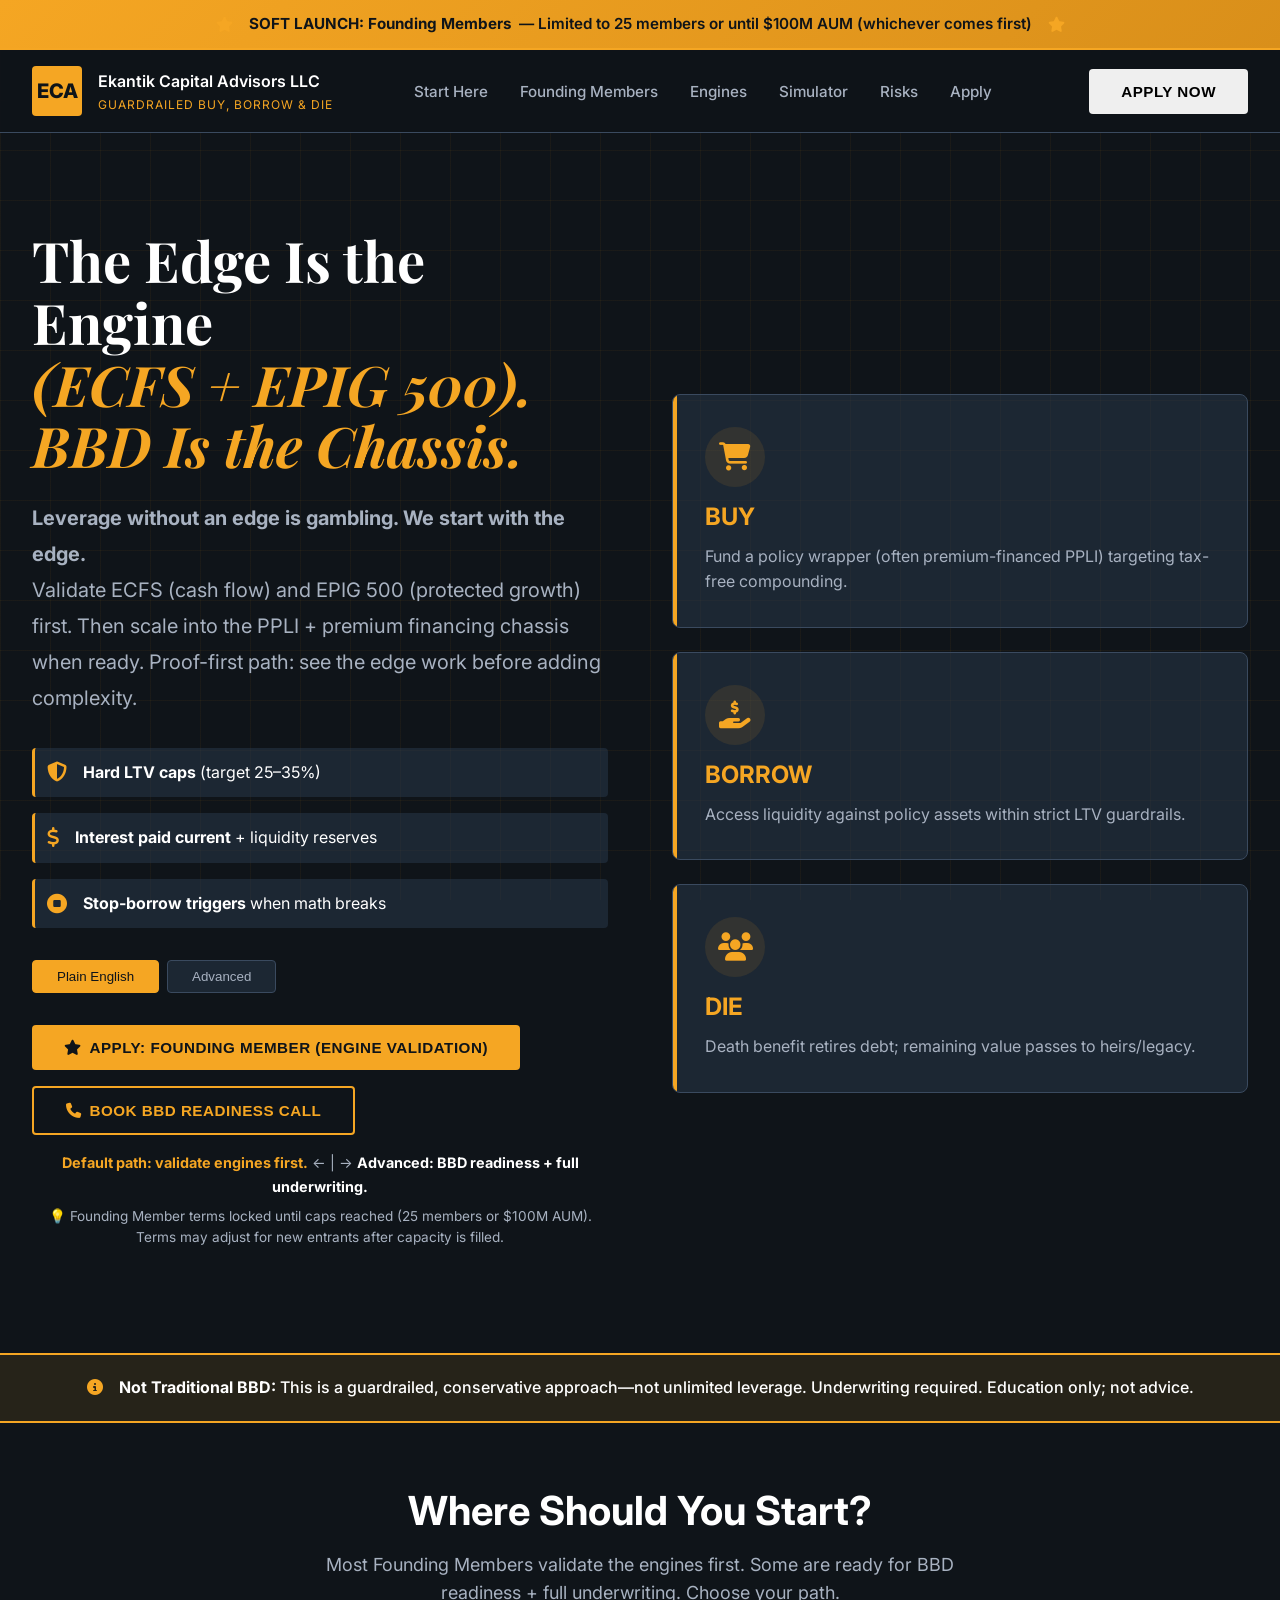
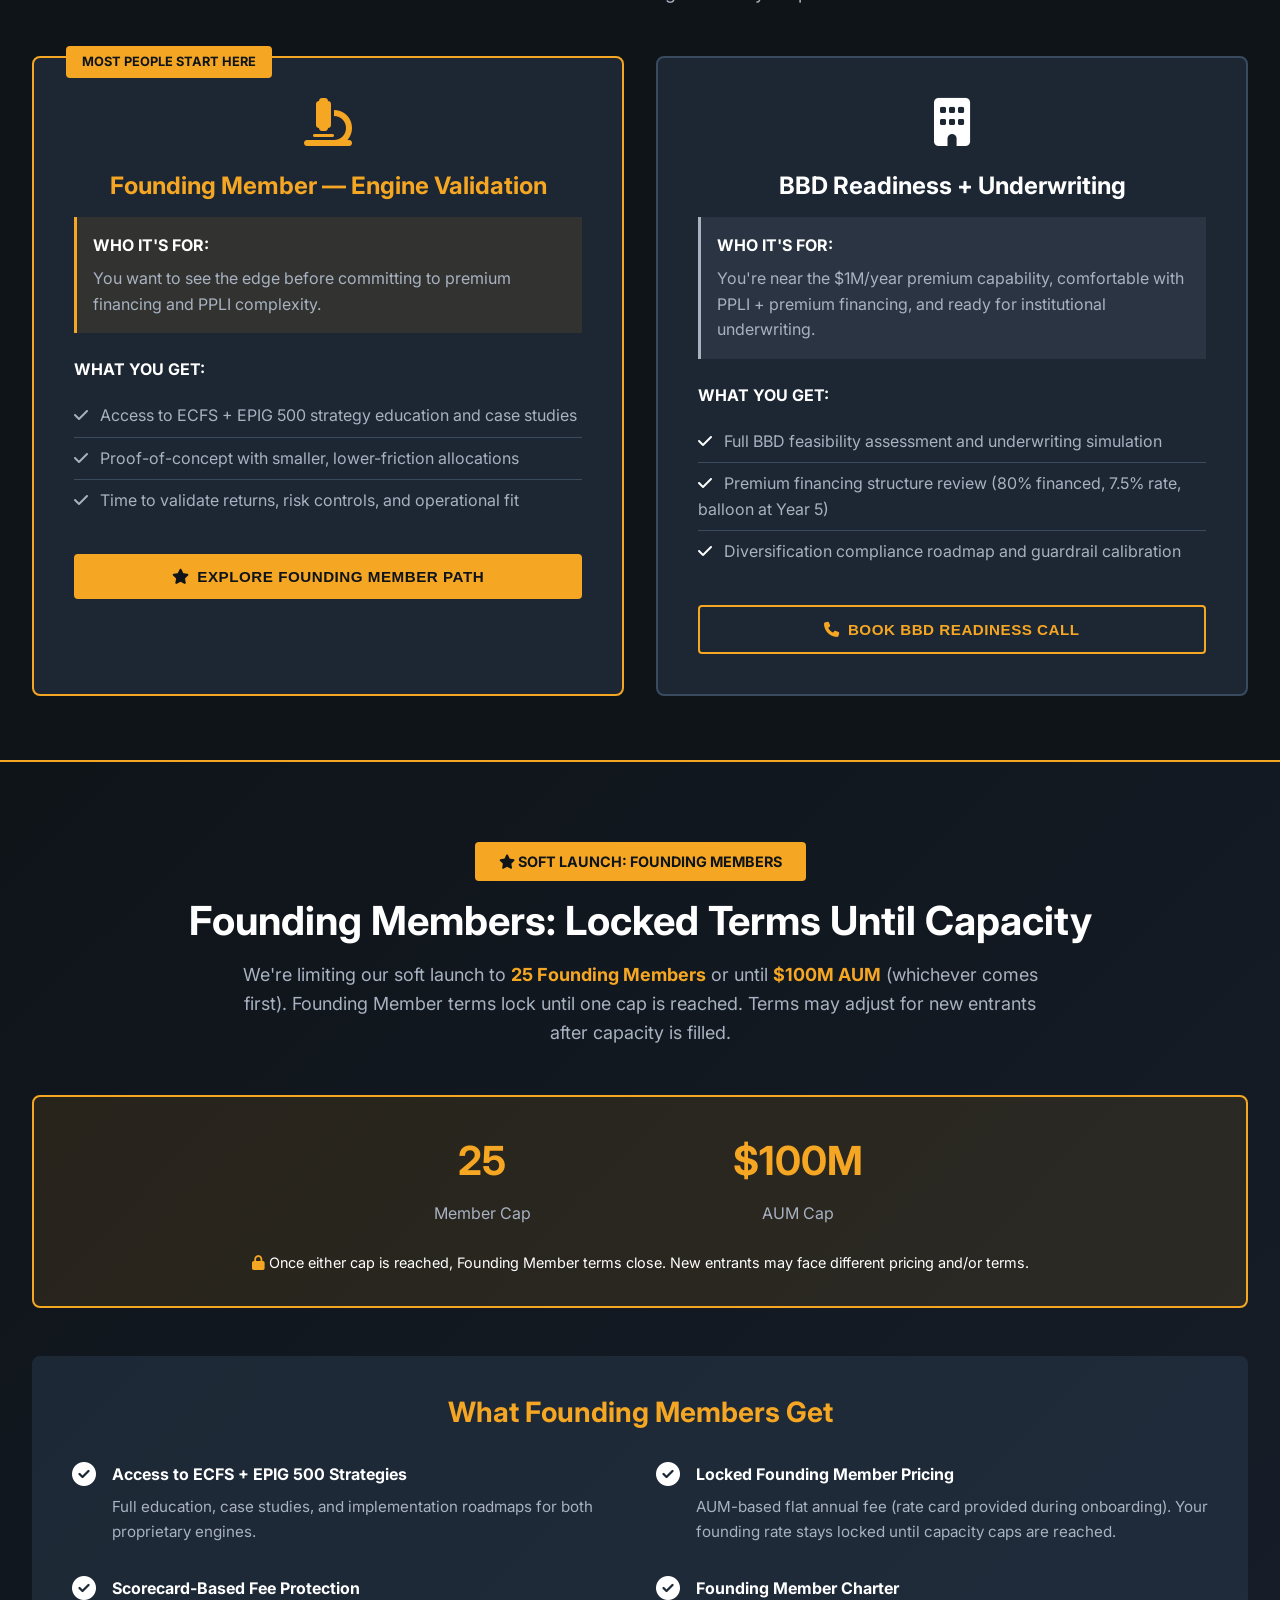
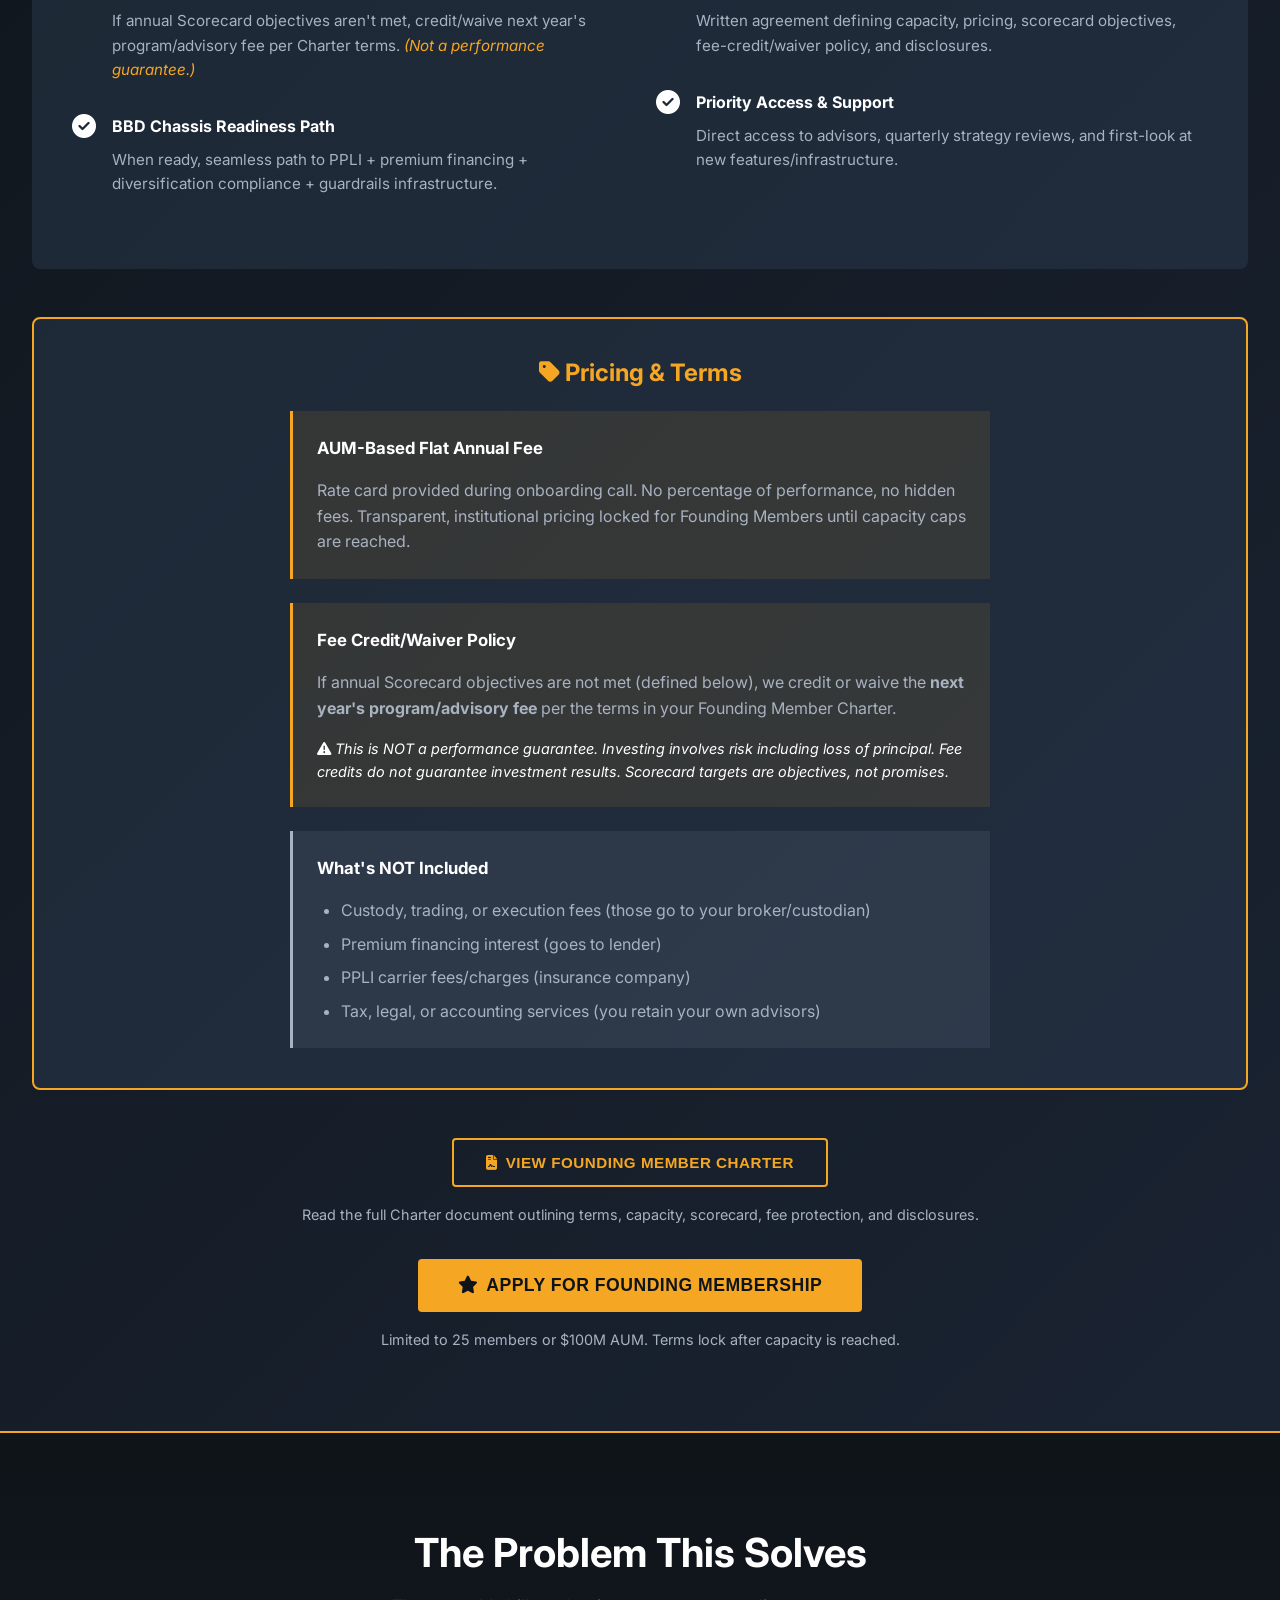
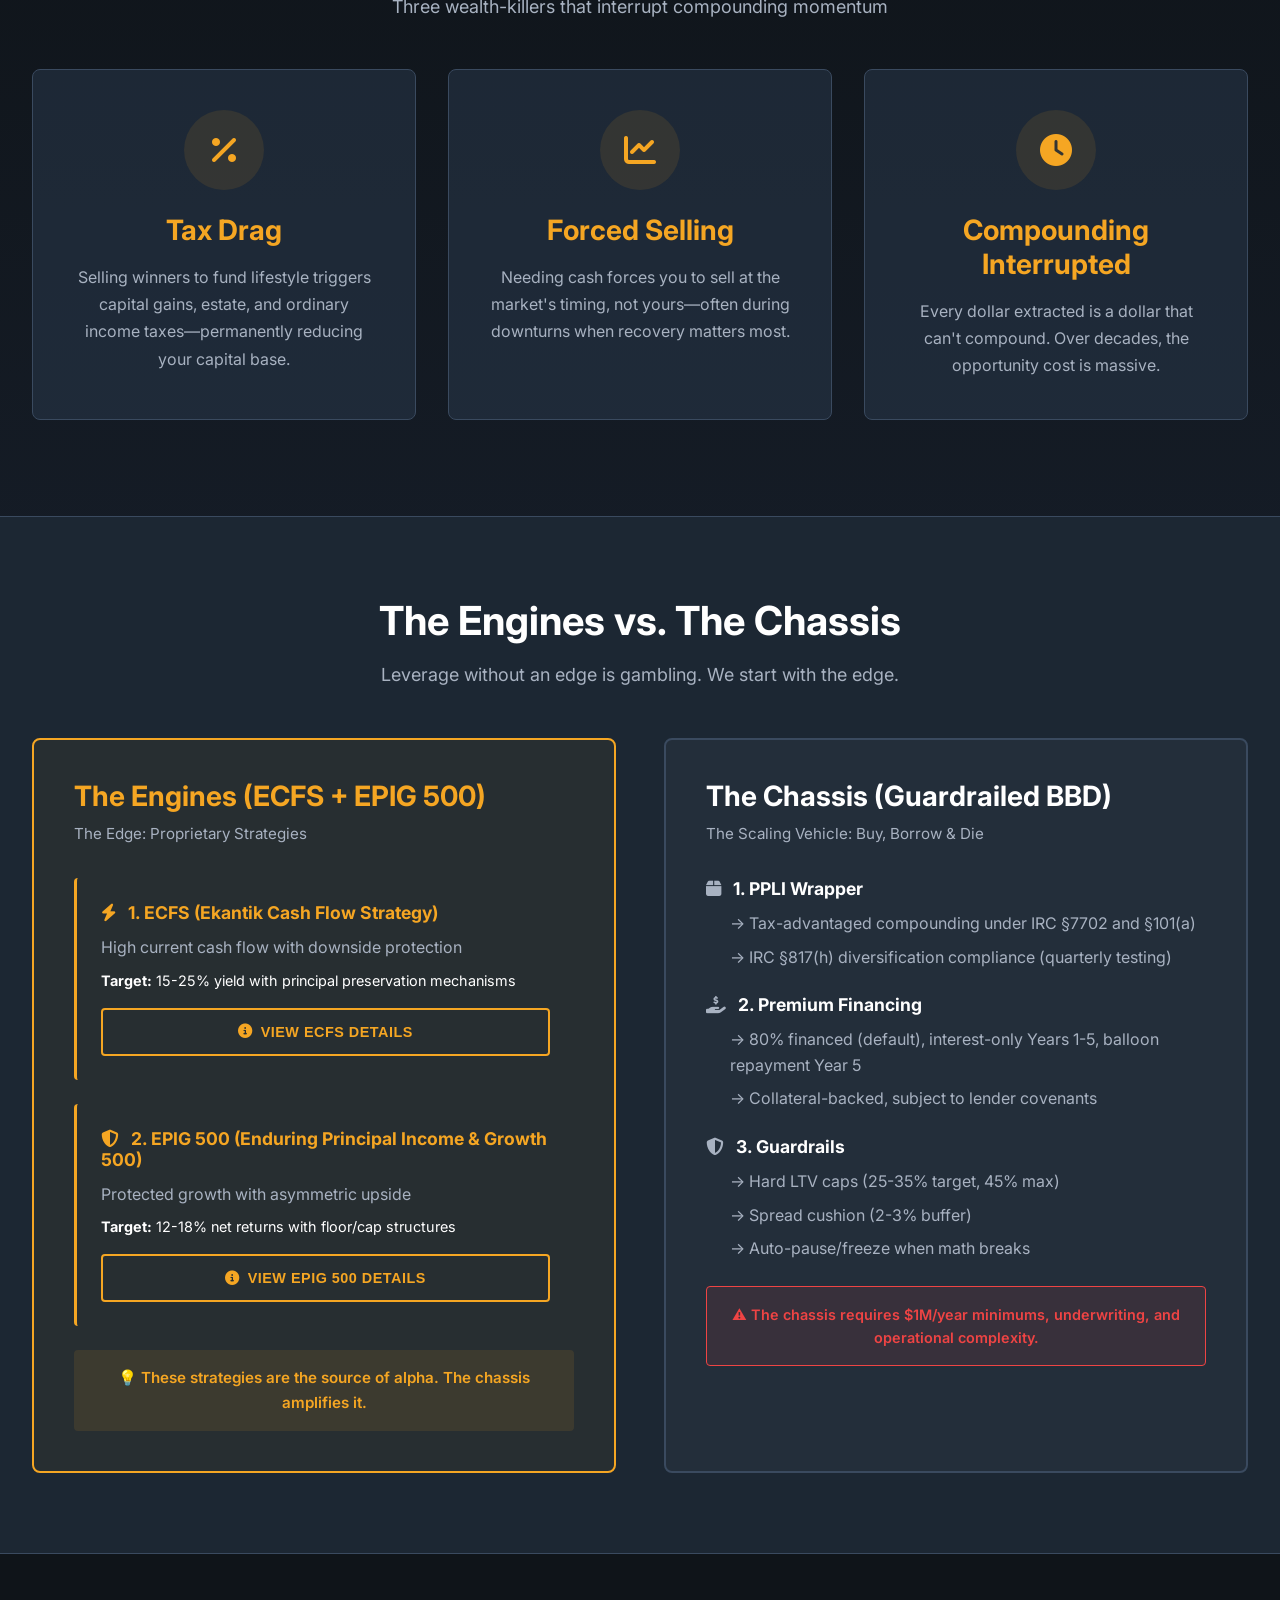
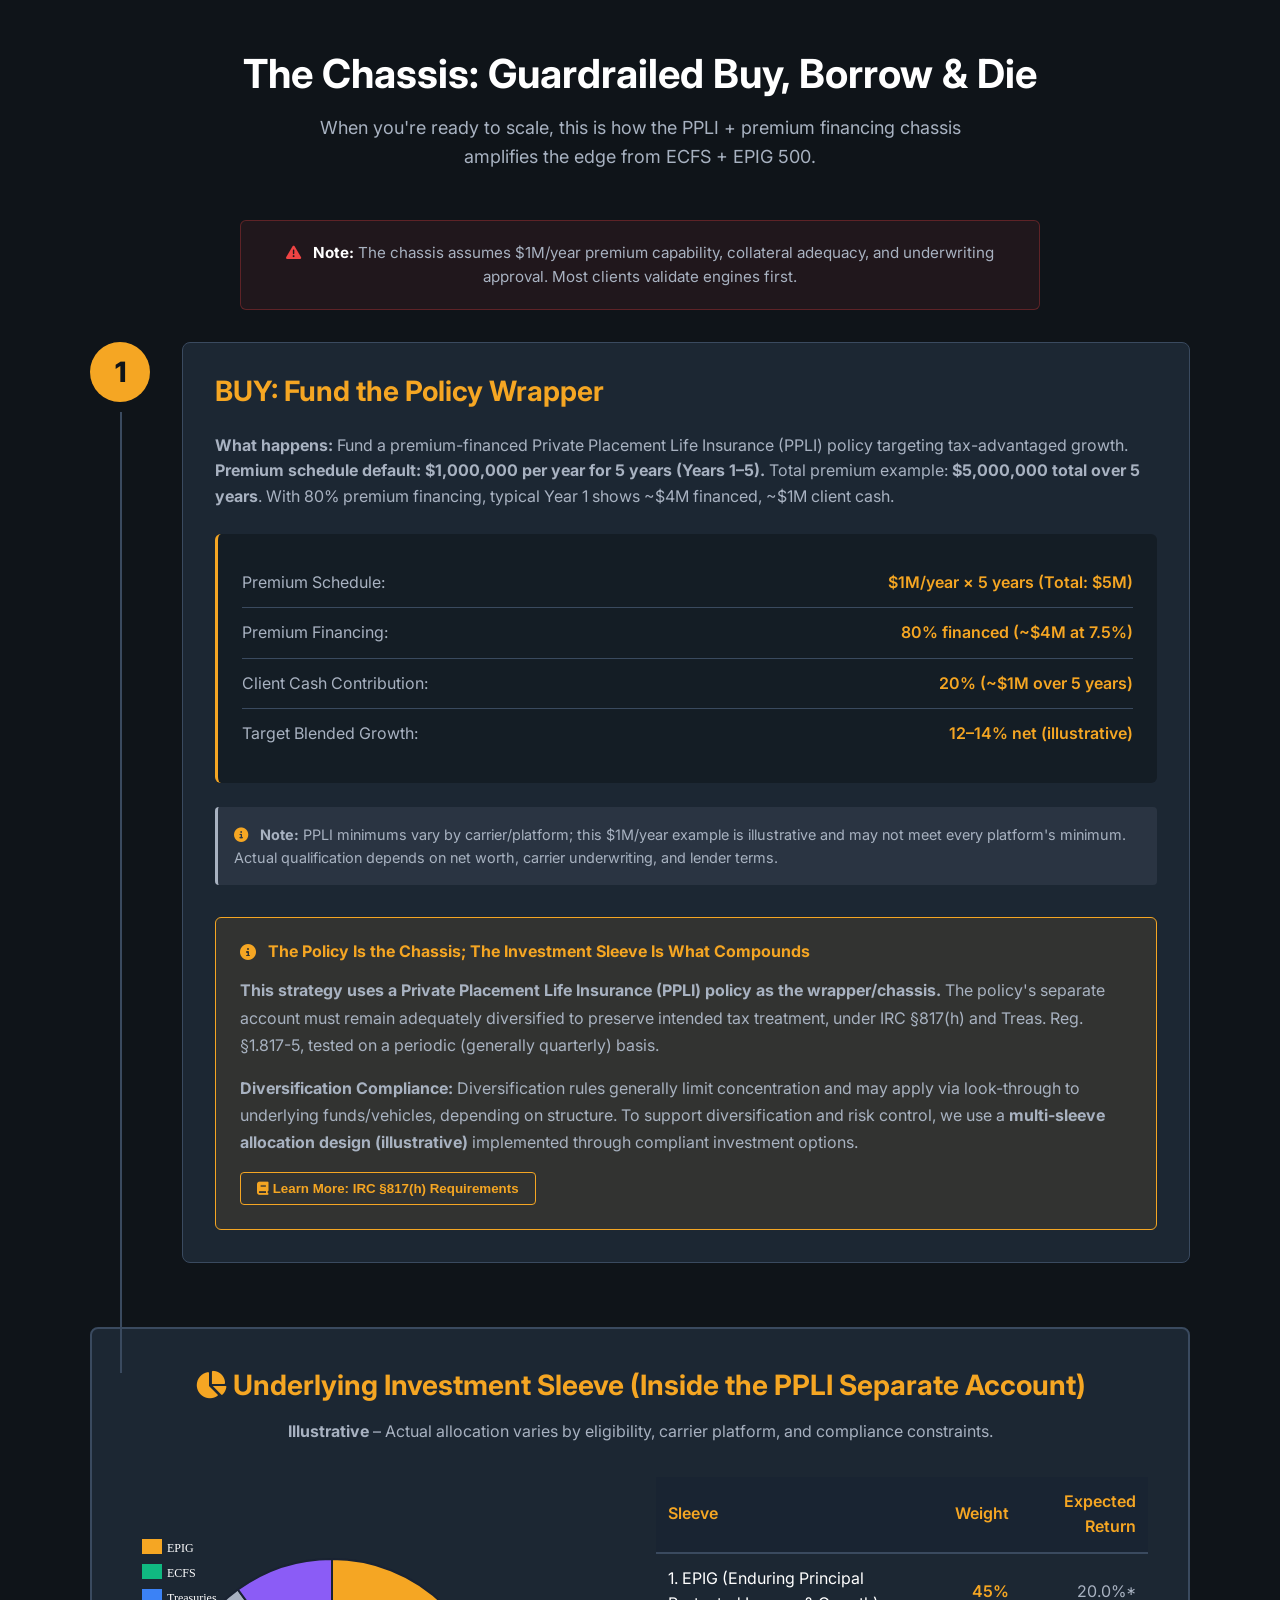
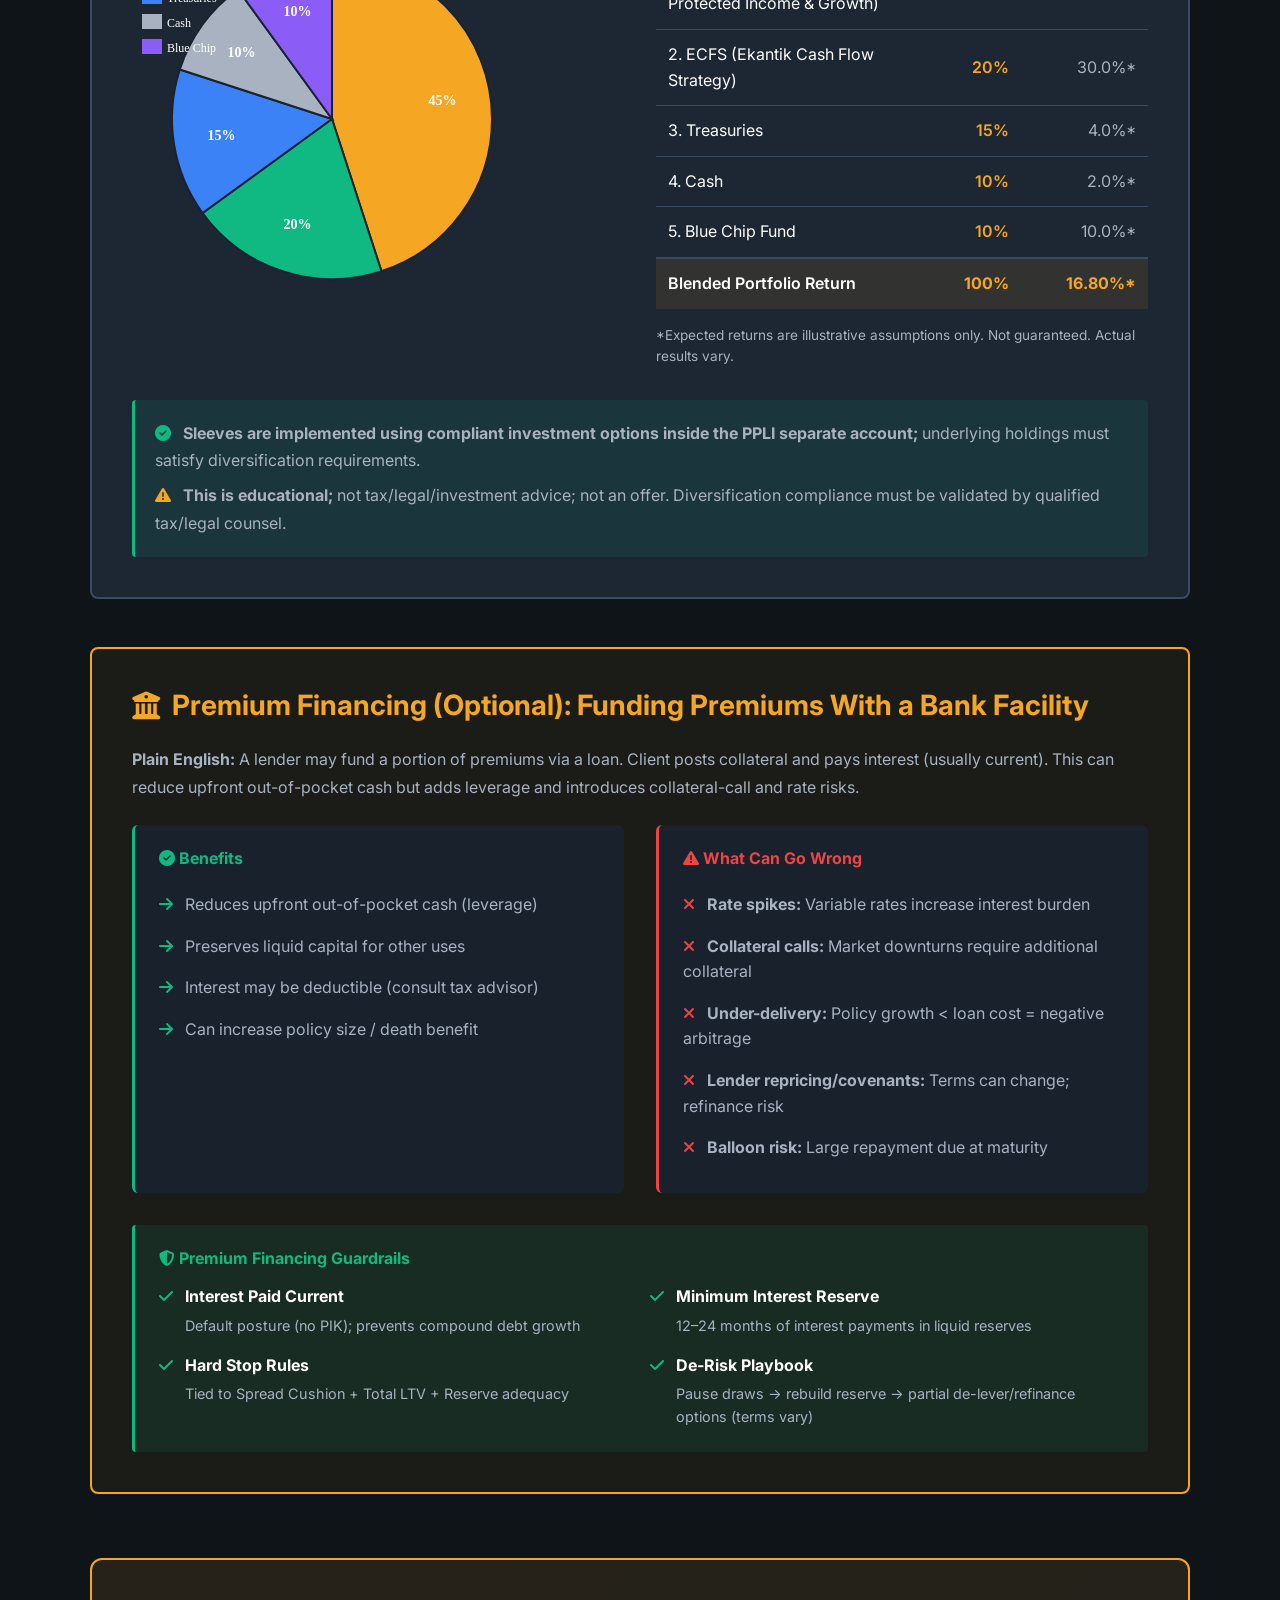
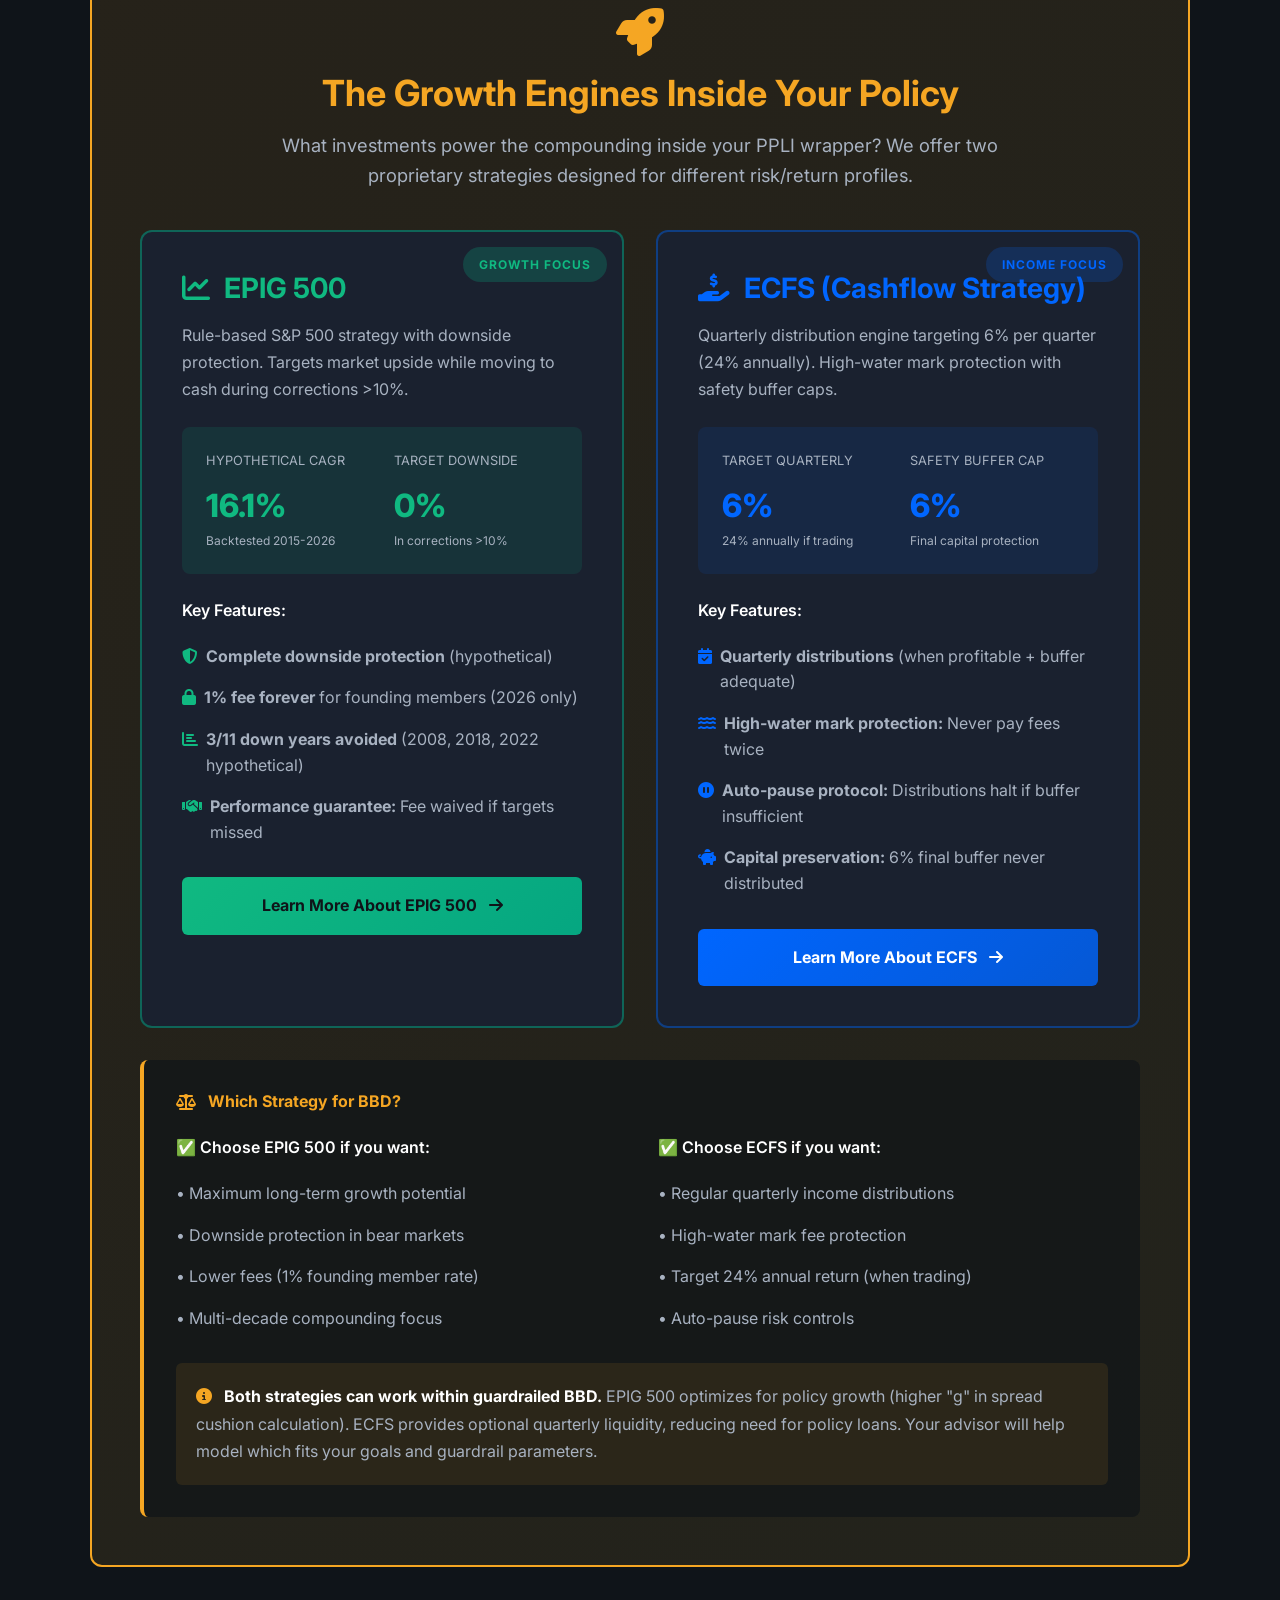
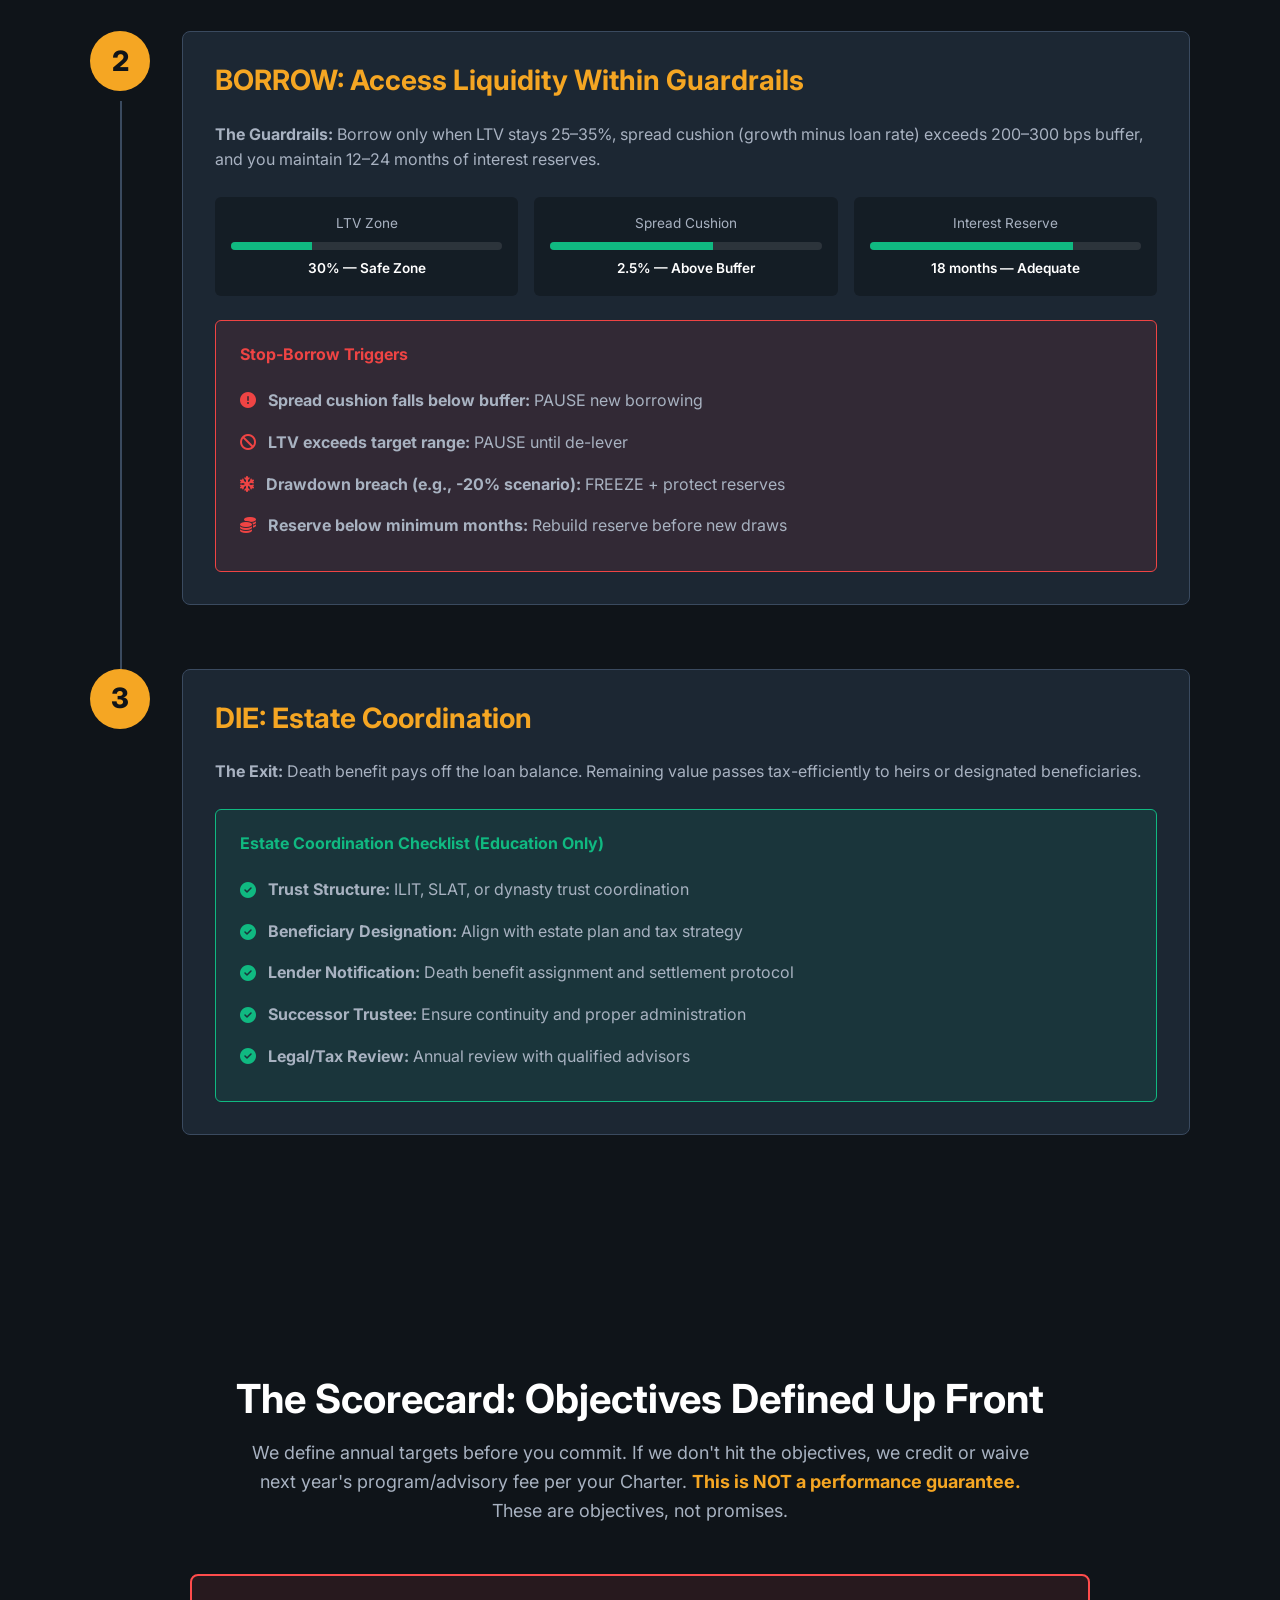
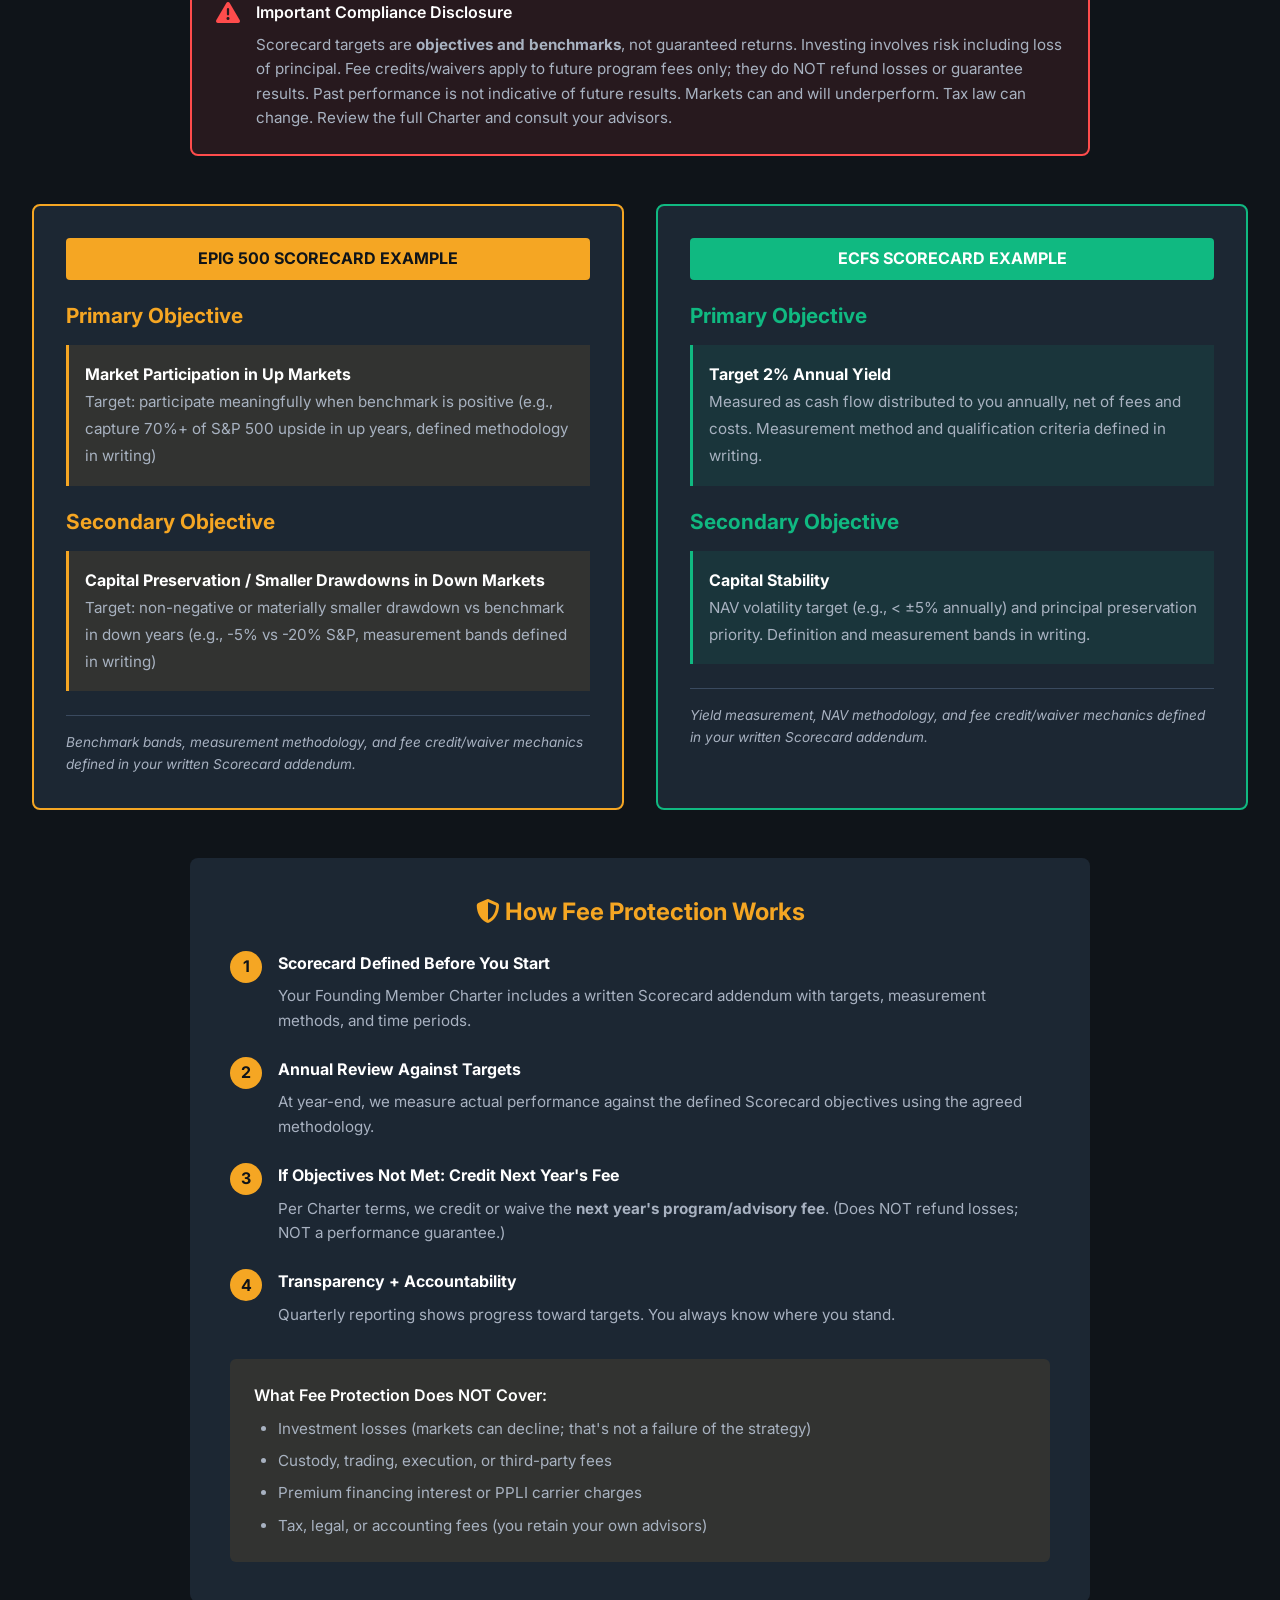
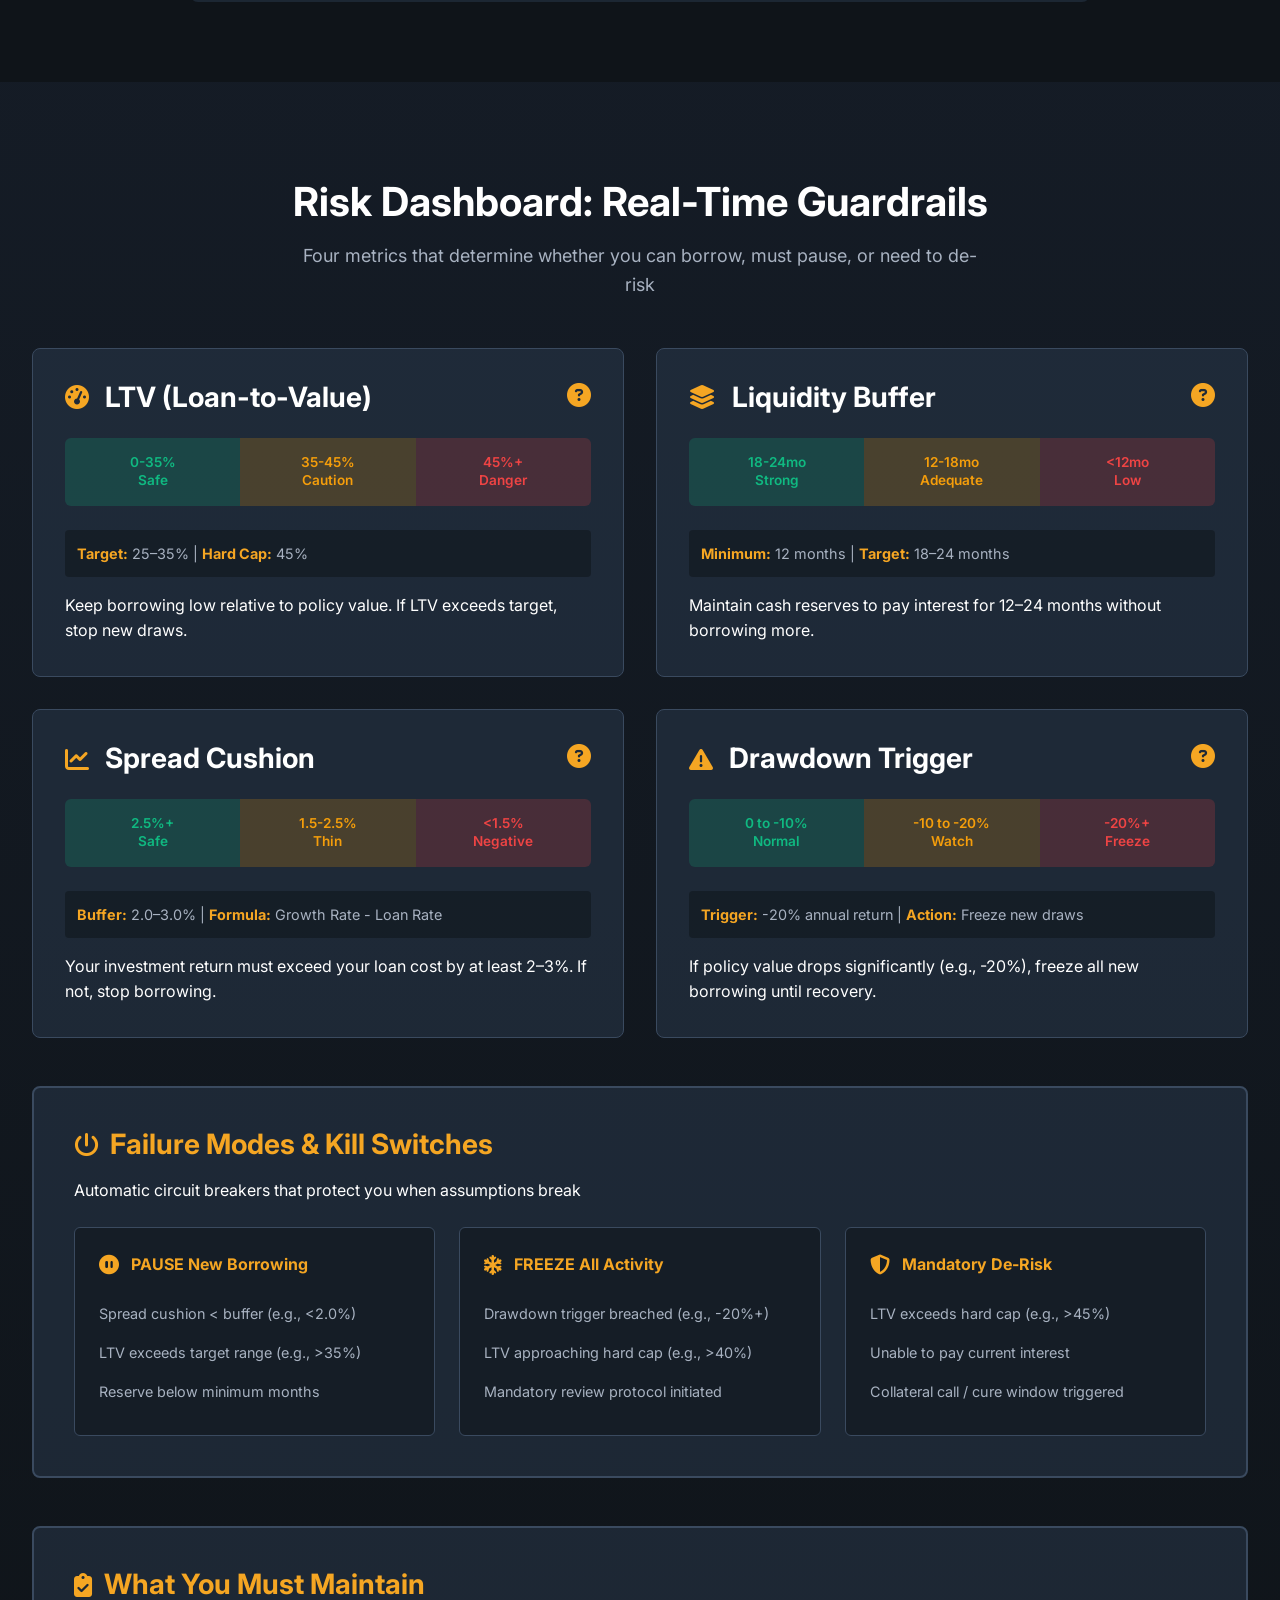
==== index.html @ 48457f81 "Add files via upload" ====
<!DOCTYPE html>
<html lang="en">
<head>
    <meta charset="UTF-8">
    <meta name="viewport" content="width=device-width, initial-scale=1.0">
    <title>Guardrailed Buy, Borrow & Die | Ekantik Capital Advisors</title>
    <link rel="stylesheet" href="css/style.css">
    <link href="https://fonts.googleapis.com/css2?family=Inter:wght@300;400;500;600;700;800&family=Playfair+Display:wght@600;700;800&display=swap" rel="stylesheet">
    <link rel="stylesheet" href="https://cdn.jsdelivr.net/npm/@fortawesome/fontawesome-free@6.4.0/css/all.min.css">
</head>
<body>
    <!-- Soft Launch Banner -->
    <div class="soft-launch-banner">
        <div class="banner-container">
            <i class="fas fa-star" style="color: var(--gold-primary); margin-right: 0.5rem;"></i>
            <strong>SOFT LAUNCH: Founding Members</strong> — Limited to 25 members or until $100M AUM (whichever comes first)
            <i class="fas fa-star" style="color: var(--gold-primary); margin-left: 0.5rem;"></i>
        </div>
    </div>

    <!-- Sticky Navigation -->
    <nav class="sticky-nav">
        <div class="nav-container">
            <div class="nav-logo">
                <div class="logo-box">ECA</div>
                <div class="logo-text">
                    <div class="company-name">Ekantik Capital Advisors LLC</div>
                    <div class="tagline">GUARDRAILED BUY, BORROW & DIE</div>
                </div>
            </div>
            <ul class="nav-menu">
                <li><a href="#start-here">Start Here</a></li>
                <li><a href="#founding-members">Founding Members</a></li>
                <li><a href="#engines">Engines</a></li>
                <li><a href="#underwriting-simulator">Simulator</a></li>
                <li><a href="#risks">Risks</a></li>
                <li><a href="#apply">Apply</a></li>
            </ul>
            <button class="cta-btn nav-cta" onclick="scrollToSection('apply')">APPLY NOW</button>
            <button class="mobile-menu-toggle" id="mobileMenuToggle">
                <i class="fas fa-bars"></i>
            </button>
        </div>
    </nav>

    <!-- Hero Section -->
    <section class="hero" id="hero">
        <div class="hero-container">
            <div class="hero-left">
                <h1 class="hero-title">
                    The Edge Is the Engine<br>
                    <span class="hero-accent">(ECFS + EPIG 500).<br>BBD Is the Chassis.</span>
                </h1>
                <p class="hero-subtitle">
                    <strong>Leverage without an edge is gambling. We start with the edge.</strong><br>
                    Validate ECFS (cash flow) and EPIG 500 (protected growth) first. Then scale into the PPLI + premium financing chassis when ready. Proof-first path: see the edge work before adding complexity.
                </p>
                
                <div class="guardrail-bullets">
                    <div class="bullet-item">
                        <i class="fas fa-shield-alt"></i>
                        <span><strong>Hard LTV caps</strong> (target 25–35%)</span>
                    </div>
                    <div class="bullet-item">
                        <i class="fas fa-dollar-sign"></i>
                        <span><strong>Interest paid current</strong> + liquidity reserves</span>
                    </div>
                    <div class="bullet-item">
                        <i class="fas fa-stop-circle"></i>
                        <span><strong>Stop-borrow triggers</strong> when math breaks</span>
                    </div>
                </div>

                <div class="hero-toggle">
                    <button class="toggle-btn active" data-mode="plain">Plain English</button>
                    <button class="toggle-btn" data-mode="advanced">Advanced</button>
                </div>

                <div class="hero-ctas">
                    <button class="cta-btn primary" onclick="scrollToSection('founding-members')">
                        <i class="fas fa-star"></i> APPLY: FOUNDING MEMBER (ENGINE VALIDATION)
                    </button>
                    <button class="cta-btn secondary" onclick="scrollToSection('apply')">
                        <i class="fas fa-phone"></i> BOOK BBD READINESS CALL
                    </button>
                </div>
                <div class="hero-cta-microcopy" style="text-align: center; margin-top: 1rem; color: var(--text-muted); font-size: 0.9rem; max-width: 600px; margin-left: auto; margin-right: auto;">
                    <p style="margin: 0.5rem 0;"><strong style="color: var(--gold-primary);">Default path: validate engines first.</strong> ← <span style="color: var(--text-muted);">|</span> → <strong style="color: var(--text-light);">Advanced: BBD readiness + full underwriting.</strong></p>
                    <p style="margin: 0.5rem 0; font-size: 0.85rem;">💡 Founding Member terms locked until caps reached (25 members or $100M AUM). Terms may adjust for new entrants after capacity is filled.</p>
                </div>
            </div>

            <div class="hero-right">
                <div class="system-cards">
                    <div class="system-card buy">
                        <div class="card-icon">
                            <i class="fas fa-shopping-cart"></i>
                        </div>
                        <h3>BUY</h3>
                        <p class="plain-text">Fund a policy wrapper (often premium-financed PPLI) targeting tax-free compounding.</p>
                        <p class="advanced-text hidden">Fund a premium-financed PPLI structure targeting IRC §7702 compliant tax-deferred growth with diversified underlying investments.</p>
                    </div>
                    <div class="system-card borrow">
                        <div class="card-icon">
                            <i class="fas fa-hand-holding-usd"></i>
                        </div>
                        <h3>BORROW</h3>
                        <p class="plain-text">Access liquidity against policy assets within strict LTV guardrails.</p>
                        <p class="advanced-text hidden">Execute policy loan or collateral assignment within 25–35% target LTV, maintaining 200–300 bps spread cushion and 12–24 month interest reserves.</p>
                    </div>
                    <div class="system-card die">
                        <div class="card-icon">
                            <i class="fas fa-users"></i>
                        </div>
                        <h3>DIE</h3>
                        <p class="plain-text">Death benefit retires debt; remaining value passes to heirs/legacy.</p>
                        <p class="advanced-text hidden">IRC §101(a) death benefit provides tax-free settlement of loan balance; net proceeds transfer to designated beneficiaries via ILIT/SLAT/dynasty structure.</p>
                    </div>
                </div>
            </div>
        </div>
    </section>

    <!-- Important Notice Banner -->
    <div class="notice-banner">
        <i class="fas fa-info-circle"></i>
        <span><strong>Not Traditional BBD:</strong> This is a guardrailed, conservative approach—not unlimited leverage. Underwriting required. Education only; not advice.</span>
    </div>

    <!-- Start Here Section -->
    <section class="start-here-section" id="start-here" style="background: var(--body-bg); padding: 4rem 0;">
        <div class="container">
            <h2 class="section-title">Where Should You Start?</h2>
            <p class="section-subtitle">Most Founding Members validate the engines first. Some are ready for BBD readiness + full underwriting. Choose your path.</p>
            
            <div style="display: grid; grid-template-columns: 1fr 1fr; gap: 2rem; margin-top: 3rem;">
                <!-- Card A: Engine Validation -->
                <div style="background: var(--card-bg); border: 2px solid var(--gold-primary); border-radius: 8px; padding: 2.5rem; position: relative;">
                    <div style="position: absolute; top: -12px; left: 2rem; background: var(--gold-primary); color: var(--navy-dark); padding: 0.35rem 1rem; border-radius: 4px; font-weight: 700; font-size: 0.8rem;">
                        MOST PEOPLE START HERE
                    </div>
                    
                    <div style="text-align: center; margin-bottom: 1.5rem;">
                        <i class="fas fa-microscope" style="font-size: 3rem; color: var(--gold-primary);"></i>
                    </div>
                    
                    <h3 style="color: var(--gold-primary); text-align: center; margin-bottom: 1rem; font-size: 1.5rem;">Founding Member — Engine Validation</h3>
                    
                    <div style="background: rgba(245, 166, 35, 0.1); border-left: 3px solid var(--gold-primary); padding: 1rem; margin-bottom: 1.5rem;">
                        <strong style="color: var(--text-light);">WHO IT'S FOR:</strong>
                        <p style="margin: 0.5rem 0 0 0; color: var(--text-muted);">You want to see the edge before committing to premium financing and PPLI complexity.</p>
                    </div>
                    
                    <div style="margin-bottom: 2rem;">
                        <strong style="color: var(--text-light); display: block; margin-bottom: 0.75rem;">WHAT YOU GET:</strong>
                        <ul style="list-style: none; padding: 0; margin: 0;">
                            <li style="padding: 0.5rem 0; border-bottom: 1px solid var(--border-color); color: var(--text-muted);">
                                <i class="fas fa-check" style="color: var(--green-success); margin-right: 0.5rem;"></i>
                                Access to ECFS + EPIG 500 strategy education and case studies
                            </li>
                            <li style="padding: 0.5rem 0; border-bottom: 1px solid var(--border-color); color: var(--text-muted);">
                                <i class="fas fa-check" style="color: var(--green-success); margin-right: 0.5rem;"></i>
                                Proof-of-concept with smaller, lower-friction allocations
                            </li>
                            <li style="padding: 0.5rem 0; color: var(--text-muted);">
                                <i class="fas fa-check" style="color: var(--green-success); margin-right: 0.5rem;"></i>
                                Time to validate returns, risk controls, and operational fit
                            </li>
                        </ul>
                    </div>
                    
                    <button class="cta-btn primary" onclick="scrollToSection('founding-members')" style="width: 100%; justify-content: center;">
                        <i class="fas fa-star"></i> EXPLORE FOUNDING MEMBER PATH
                    </button>
                </div>
                
                <!-- Card B: BBD Readiness -->
                <div style="background: var(--card-bg); border: 2px solid var(--border-color); border-radius: 8px; padding: 2.5rem;">
                    <div style="text-align: center; margin-bottom: 1.5rem;">
                        <i class="fas fa-building" style="font-size: 3rem; color: var(--text-light);"></i>
                    </div>
                    
                    <h3 style="color: var(--text-light); text-align: center; margin-bottom: 1rem; font-size: 1.5rem;">BBD Readiness + Underwriting</h3>
                    
                    <div style="background: rgba(168, 178, 193, 0.1); border-left: 3px solid var(--text-muted); padding: 1rem; margin-bottom: 1.5rem;">
                        <strong style="color: var(--text-light);">WHO IT'S FOR:</strong>
                        <p style="margin: 0.5rem 0 0 0; color: var(--text-muted);">You're near the $1M/year premium capability, comfortable with PPLI + premium financing, and ready for institutional underwriting.</p>
                    </div>
                    
                    <div style="margin-bottom: 2rem;">
                        <strong style="color: var(--text-light); display: block; margin-bottom: 0.75rem;">WHAT YOU GET:</strong>
                        <ul style="list-style: none; padding: 0; margin: 0;">
                            <li style="padding: 0.5rem 0; border-bottom: 1px solid var(--border-color); color: var(--text-muted);">
                                <i class="fas fa-check" style="color: var(--text-light); margin-right: 0.5rem;"></i>
                                Full BBD feasibility assessment and underwriting simulation
                            </li>
                            <li style="padding: 0.5rem 0; border-bottom: 1px solid var(--border-color); color: var(--text-muted);">
                                <i class="fas fa-check" style="color: var(--text-light); margin-right: 0.5rem;"></i>
                                Premium financing structure review (80% financed, 7.5% rate, balloon at Year 5)
                            </li>
                            <li style="padding: 0.5rem 0; color: var(--text-muted);">
                                <i class="fas fa-check" style="color: var(--text-light); margin-right: 0.5rem;"></i>
                                Diversification compliance roadmap and guardrail calibration
                            </li>
                        </ul>
                    </div>
                    
                    <button class="cta-btn secondary" onclick="scrollToSection('apply')" style="width: 100%; justify-content: center;">
                        <i class="fas fa-phone"></i> BOOK BBD READINESS CALL
                    </button>
                </div>
            </div>
        </div>
    </section>

    <!-- Founding Members Offer Section (NEW) -->
    <section class="founding-members-section" id="founding-members" style="background: linear-gradient(135deg, #0f1419 0%, #1a2332 100%); padding: 5rem 0; border-top: 2px solid var(--gold-primary); border-bottom: 2px solid var(--gold-primary);">
        <div class="container">
            <div style="text-align: center; margin-bottom: 3rem;">
                <div style="display: inline-block; background: var(--gold-primary); color: var(--navy-dark); padding: 0.5rem 1.5rem; border-radius: 4px; font-weight: 700; font-size: 0.9rem; margin-bottom: 1rem;">
                    <i class="fas fa-star"></i> SOFT LAUNCH: FOUNDING MEMBERS
                </div>
                <h2 class="section-title" style="margin-bottom: 1rem;">Founding Members: Locked Terms Until Capacity</h2>
                <p class="section-subtitle" style="max-width: 800px; margin: 0 auto;">
                    We're limiting our soft launch to <strong style="color: var(--gold-primary);">25 Founding Members</strong> or until <strong style="color: var(--gold-primary);">$100M AUM</strong> (whichever comes first). Founding Member terms lock until one cap is reached. Terms may adjust for new entrants after capacity is filled.
                </p>
            </div>

            <!-- Capacity Counter -->
            <div style="background: rgba(245, 166, 35, 0.1); border: 2px solid var(--gold-primary); border-radius: 8px; padding: 2rem; margin-bottom: 3rem; text-align: center;">
                <div style="display: grid; grid-template-columns: 1fr 1fr; gap: 2rem; max-width: 600px; margin: 0 auto;">
                    <div>
                        <div style="font-size: 2.5rem; font-weight: 700; color: var(--gold-primary);">25</div>
                        <div style="color: var(--text-muted); margin-top: 0.5rem;">Member Cap</div>
                    </div>
                    <div>
                        <div style="font-size: 2.5rem; font-weight: 700; color: var(--gold-primary);">$100M</div>
                        <div style="color: var(--text-muted); margin-top: 0.5rem;">AUM Cap</div>
                    </div>
                </div>
                <div style="margin-top: 1.5rem; font-size: 0.9rem; color: var(--text-light);">
                    <i class="fas fa-lock" style="color: var(--gold-primary);"></i> Once either cap is reached, Founding Member terms close. New entrants may face different pricing and/or terms.
                </div>
            </div>

            <!-- What You Get -->
            <div style="background: var(--card-bg); border-radius: 8px; padding: 2.5rem; margin-bottom: 3rem;">
                <h3 style="color: var(--gold-primary); margin-bottom: 2rem; text-align: center; font-size: 1.75rem;">What Founding Members Get</h3>
                
                <div style="display: grid; grid-template-columns: 1fr 1fr; gap: 2rem;">
                    <!-- Left Column -->
                    <div>
                        <div style="margin-bottom: 2rem;">
                            <div style="display: flex; align-items: start; margin-bottom: 1rem;">
                                <i class="fas fa-check-circle" style="color: var(--green-success); font-size: 1.5rem; margin-right: 1rem; flex-shrink: 0;"></i>
                                <div>
                                    <strong style="color: var(--text-light); display: block; margin-bottom: 0.5rem;">Access to ECFS + EPIG 500 Strategies</strong>
                                    <p style="margin: 0; color: var(--text-muted); font-size: 0.95rem;">Full education, case studies, and implementation roadmaps for both proprietary engines.</p>
                                </div>
                            </div>
                        </div>

                        <div style="margin-bottom: 2rem;">
                            <div style="display: flex; align-items: start; margin-bottom: 1rem;">
                                <i class="fas fa-check-circle" style="color: var(--green-success); font-size: 1.5rem; margin-right: 1rem; flex-shrink: 0;"></i>
                                <div>
                                    <strong style="color: var(--text-light); display: block; margin-bottom: 0.5rem;">Scorecard-Based Fee Protection</strong>
                                    <p style="margin: 0; color: var(--text-muted); font-size: 0.95rem;">If annual Scorecard objectives aren't met, credit/waive next year's program/advisory fee per Charter terms. <em style="color: var(--gold-primary);">(Not a performance guarantee.)</em></p>
                                </div>
                            </div>
                        </div>

                        <div style="margin-bottom: 2rem;">
                            <div style="display: flex; align-items: start; margin-bottom: 1rem;">
                                <i class="fas fa-check-circle" style="color: var(--green-success); font-size: 1.5rem; margin-right: 1rem; flex-shrink: 0;"></i>
                                <div>
                                    <strong style="color: var(--text-light); display: block; margin-bottom: 0.5rem;">BBD Chassis Readiness Path</strong>
                                    <p style="margin: 0; color: var(--text-muted); font-size: 0.95rem;">When ready, seamless path to PPLI + premium financing + diversification compliance + guardrails infrastructure.</p>
                                </div>
                            </div>
                        </div>
                    </div>

                    <!-- Right Column -->
                    <div>
                        <div style="margin-bottom: 2rem;">
                            <div style="display: flex; align-items: start; margin-bottom: 1rem;">
                                <i class="fas fa-check-circle" style="color: var(--green-success); font-size: 1.5rem; margin-right: 1rem; flex-shrink: 0;"></i>
                                <div>
                                    <strong style="color: var(--text-light); display: block; margin-bottom: 0.5rem;">Locked Founding Member Pricing</strong>
                                    <p style="margin: 0; color: var(--text-muted); font-size: 0.95rem;">AUM-based flat annual fee (rate card provided during onboarding). Your founding rate stays locked until capacity caps are reached.</p>
                                </div>
                            </div>
                        </div>

                        <div style="margin-bottom: 2rem;">
                            <div style="display: flex; align-items: start; margin-bottom: 1rem;">
                                <i class="fas fa-check-circle" style="color: var(--green-success); font-size: 1.5rem; margin-right: 1rem; flex-shrink: 0;"></i>
                                <div>
                                    <strong style="color: var(--text-light); display: block; margin-bottom: 0.5rem;">Founding Member Charter</strong>
                                    <p style="margin: 0; color: var(--text-muted); font-size: 0.95rem;">Written agreement defining capacity, pricing, scorecard objectives, fee-credit/waiver policy, and disclosures.</p>
                                </div>
                            </div>
                        </div>

                        <div style="margin-bottom: 2rem;">
                            <div style="display: flex; align-items: start; margin-bottom: 1rem;">
                                <i class="fas fa-check-circle" style="color: var(--green-success); font-size: 1.5rem; margin-right: 1rem; flex-shrink: 0;"></i>
                                <div>
                                    <strong style="color: var(--text-light); display: block; margin-bottom: 0.5rem;">Priority Access & Support</strong>
                                    <p style="margin: 0; color: var(--text-muted); font-size: 0.95rem;">Direct access to advisors, quarterly strategy reviews, and first-look at new features/infrastructure.</p>
                                </div>
                            </div>
                        </div>
                    </div>
                </div>
            </div>

            <!-- Pricing & Terms -->
            <div style="background: var(--card-bg); border: 2px solid var(--gold-primary); border-radius: 8px; padding: 2.5rem; margin-bottom: 3rem;">
                <h3 style="color: var(--gold-primary); margin-bottom: 1.5rem; text-align: center; font-size: 1.5rem;">
                    <i class="fas fa-tag"></i> Pricing & Terms
                </h3>
                
                <div style="max-width: 700px; margin: 0 auto;">
                    <div style="background: rgba(245, 166, 35, 0.1); border-left: 3px solid var(--gold-primary); padding: 1.5rem; margin-bottom: 1.5rem;">
                        <p style="margin: 0 0 1rem 0; color: var(--text-light); font-size: 1.05rem;"><strong>AUM-Based Flat Annual Fee</strong></p>
                        <p style="margin: 0; color: var(--text-muted);">Rate card provided during onboarding call. No percentage of performance, no hidden fees. Transparent, institutional pricing locked for Founding Members until capacity caps are reached.</p>
                    </div>

                    <div style="background: rgba(245, 166, 35, 0.1); border-left: 3px solid var(--gold-primary); padding: 1.5rem; margin-bottom: 1.5rem;">
                        <p style="margin: 0 0 1rem 0; color: var(--text-light); font-size: 1.05rem;"><strong>Fee Credit/Waiver Policy</strong></p>
                        <p style="margin: 0 0 1rem 0; color: var(--text-muted);">If annual Scorecard objectives are not met (defined below), we credit or waive the <strong>next year's program/advisory fee</strong> per the terms in your Founding Member Charter.</p>
                        <p style="margin: 0; color: var(--gold-muted); font-size: 0.9rem; font-style: italic;">
                            <i class="fas fa-exclamation-triangle"></i> This is NOT a performance guarantee. Investing involves risk including loss of principal. Fee credits do not guarantee investment results. Scorecard targets are objectives, not promises.
                        </p>
                    </div>

                    <div style="background: rgba(168, 178, 193, 0.1); border-left: 3px solid var(--text-muted); padding: 1.5rem;">
                        <p style="margin: 0 0 1rem 0; color: var(--text-light); font-size: 1.05rem;"><strong>What's NOT Included</strong></p>
                        <ul style="margin: 0; padding-left: 1.5rem; color: var(--text-muted);">
                            <li style="margin-bottom: 0.5rem;">Custody, trading, or execution fees (those go to your broker/custodian)</li>
                            <li style="margin-bottom: 0.5rem;">Premium financing interest (goes to lender)</li>
                            <li style="margin-bottom: 0.5rem;">PPLI carrier fees/charges (insurance company)</li>
                            <li>Tax, legal, or accounting services (you retain your own advisors)</li>
                        </ul>
                    </div>
                </div>
            </div>

            <!-- Download Charter -->
            <div style="text-align: center; margin-bottom: 2rem;">
                <button class="cta-btn secondary" onclick="openFoundingCharterModal()" style="display: inline-flex; align-items: center; gap: 0.5rem;">
                    <i class="fas fa-file-contract"></i> VIEW FOUNDING MEMBER CHARTER
                </button>
                <p style="margin-top: 1rem; color: var(--text-muted); font-size: 0.9rem;">
                    Read the full Charter document outlining terms, capacity, scorecard, fee protection, and disclosures.
                </p>
            </div>

            <!-- CTA -->
            <div style="text-align: center;">
                <button class="cta-btn primary" onclick="scrollToSection('apply')" style="font-size: 1.1rem; padding: 1rem 2.5rem;">
                    <i class="fas fa-star"></i> APPLY FOR FOUNDING MEMBERSHIP
                </button>
                <p style="margin-top: 1rem; color: var(--text-muted); font-size: 0.9rem;">
                    Limited to 25 members or $100M AUM. Terms lock after capacity is reached.
                </p>
            </div>
        </div>
    </section>

    <!-- The Problem Section -->
    <section class="problem-section" id="the-problem">
        <div class="container">
            <h2 class="section-title">The Problem This Solves</h2>
            <p class="section-subtitle">Three wealth-killers that interrupt compounding momentum</p>
            
            <div class="problem-grid">
                <div class="problem-card">
                    <div class="problem-icon">
                        <i class="fas fa-percent"></i>
                    </div>
                    <h3>Tax Drag</h3>
                    <p class="plain-text">Selling winners to fund lifestyle triggers capital gains, estate, and ordinary income taxes—permanently reducing your capital base.</p>
                    <p class="advanced-text hidden">Liquidation events crystallize long-term capital gains (23.8% federal max), state taxes, and potential NIIT exposure. Estate inclusion subjects assets to 40% federal estate tax above exemption thresholds.</p>
                </div>
                <div class="problem-card">
                    <div class="problem-icon">
                        <i class="fas fa-chart-line"></i>
                    </div>
                    <h3>Forced Selling</h3>
                    <p class="plain-text">Needing cash forces you to sell at the market's timing, not yours—often during downturns when recovery matters most.</p>
                    <p class="advanced-text hidden">Liquidity needs during market dislocations force pro-cyclical asset sales at depressed valuations, impairing long-term compounded annual growth rate (CAGR) and sequence-of-returns risk.</p>
                </div>
                <div class="problem-card">
                    <div class="problem-icon">
                        <i class="fas fa-clock"></i>
                    </div>
                    <h3>Compounding Interrupted</h3>
                    <p class="plain-text">Every dollar extracted is a dollar that can't compound. Over decades, the opportunity cost is massive.</p>
                    <p class="advanced-text hidden">Withdrawals reduce principal subjected to exponential growth. At 8% annual return, $1M withdrawn at age 50 represents ~$10M+ in foregone terminal wealth by age 80.</p>
                </div>
            </div>
        </div>
    </section>

    <!-- Engine vs Chassis Section (NEW) -->
    <section class="engine-chassis-section" style="background: var(--card-bg); padding: 5rem 0; border-top: 1px solid var(--border-color); border-bottom: 1px solid var(--border-color);">
        <div class="container">
            <h2 class="section-title">The Engines vs. The Chassis</h2>
            <p class="section-subtitle" style="max-width: 700px; margin: 0 auto 1rem auto;">Leverage without an edge is gambling. We start with the edge.</p>
            
            <div style="display: grid; grid-template-columns: 1fr 1fr; gap: 3rem; margin-top: 3rem;">
                <!-- LEFT: The Engines -->
                <div style="background: rgba(245, 166, 35, 0.05); border: 2px solid var(--gold-primary); border-radius: 8px; padding: 2.5rem;">
                    <h3 style="color: var(--gold-primary); margin-bottom: 0.5rem; font-size: 1.75rem;">The Engines (ECFS + EPIG 500)</h3>
                    <p style="color: var(--text-muted); font-size: 0.95rem; margin-bottom: 2rem;">The Edge: Proprietary Strategies</p>
                    
                    <div style="background: var(--body-bg); border-left: 3px solid var(--gold-primary); padding: 1.5rem; margin-bottom: 1.5rem; border-radius: 4px;">
                        <h4 style="color: var(--gold-primary); margin-bottom: 0.75rem; font-size: 1.1rem;">
                            <i class="fas fa-bolt" style="margin-right: 0.5rem;"></i>
                            1. ECFS (Ekantik Cash Flow Strategy)
                        </h4>
                        <p style="color: var(--text-muted); margin-bottom: 0.5rem; line-height: 1.6;">
                            High current cash flow with downside protection
                        </p>
                        <p style="color: var(--text-light); font-size: 0.9rem; margin-bottom: 1rem;">
                            <strong>Target:</strong> 15-25% yield with principal preservation mechanisms
                        </p>
                        <button class="cta-btn secondary" onclick="openECFSModal()" style="width: 100%; justify-content: center; font-size: 0.9rem;">
                            <i class="fas fa-info-circle"></i> VIEW ECFS DETAILS
                        </button>
                    </div>
                    
                    <div style="background: var(--body-bg); border-left: 3px solid var(--gold-primary); padding: 1.5rem; border-radius: 4px;">
                        <h4 style="color: var(--gold-primary); margin-bottom: 0.75rem; font-size: 1.1rem;">
                            <i class="fas fa-shield-alt" style="margin-right: 0.5rem;"></i>
                            2. EPIG 500 (Enduring Principal Income & Growth 500)
                        </h4>
                        <p style="color: var(--text-muted); margin-bottom: 0.5rem; line-height: 1.6;">
                            Protected growth with asymmetric upside
                        </p>
                        <p style="color: var(--text-light); font-size: 0.9rem; margin-bottom: 1rem;">
                            <strong>Target:</strong> 12-18% net returns with floor/cap structures
                        </p>
                        <button class="cta-btn secondary" onclick="openEPIGModal()" style="width: 100%; justify-content: center; font-size: 0.9rem;">
                            <i class="fas fa-info-circle"></i> VIEW EPIG 500 DETAILS
                        </button>
                    </div>
                    
                    <div style="background: rgba(245, 166, 35, 0.1); border-radius: 4px; padding: 1rem; margin-top: 1.5rem; text-align: center;">
                        <p style="margin: 0; color: var(--gold-primary); font-weight: 600; font-size: 0.95rem;">
                            💡 These strategies are the source of alpha. The chassis amplifies it.
                        </p>
                    </div>
                </div>
                
                <!-- RIGHT: The Chassis -->
                <div style="background: rgba(168, 178, 193, 0.05); border: 2px solid var(--border-color); border-radius: 8px; padding: 2.5rem;">
                    <h3 style="color: var(--text-light); margin-bottom: 0.5rem; font-size: 1.75rem;">The Chassis (Guardrailed BBD)</h3>
                    <p style="color: var(--text-muted); font-size: 0.95rem; margin-bottom: 2rem;">The Scaling Vehicle: Buy, Borrow & Die</p>
                    
                    <div style="margin-bottom: 1.5rem;">
                        <h4 style="color: var(--text-light); margin-bottom: 0.75rem; font-size: 1.1rem;">
                            <i class="fas fa-box" style="margin-right: 0.5rem; color: var(--text-muted);"></i>
                            1. PPLI Wrapper
                        </h4>
                        <ul style="list-style: none; padding: 0; margin: 0 0 0 1.5rem;">
                            <li style="color: var(--text-muted); margin-bottom: 0.5rem; line-height: 1.6;">
                                → Tax-advantaged compounding under IRC §7702 and §101(a)
                            </li>
                            <li style="color: var(--text-muted); line-height: 1.6;">
                                → IRC §817(h) diversification compliance (quarterly testing)
                            </li>
                        </ul>
                    </div>
                    
                    <div style="margin-bottom: 1.5rem;">
                        <h4 style="color: var(--text-light); margin-bottom: 0.75rem; font-size: 1.1rem;">
                            <i class="fas fa-hand-holding-usd" style="margin-right: 0.5rem; color: var(--text-muted);"></i>
                            2. Premium Financing
                        </h4>
                        <ul style="list-style: none; padding: 0; margin: 0 0 0 1.5rem;">
                            <li style="color: var(--text-muted); margin-bottom: 0.5rem; line-height: 1.6;">
                                → 80% financed (default), interest-only Years 1-5, balloon repayment Year 5
                            </li>
                            <li style="color: var(--text-muted); line-height: 1.6;">
                                → Collateral-backed, subject to lender covenants
                            </li>
                        </ul>
                    </div>
                    
                    <div style="margin-bottom: 1.5rem;">
                        <h4 style="color: var(--text-light); margin-bottom: 0.75rem; font-size: 1.1rem;">
                            <i class="fas fa-shield-alt" style="margin-right: 0.5rem; color: var(--text-muted);"></i>
                            3. Guardrails
                        </h4>
                        <ul style="list-style: none; padding: 0; margin: 0 0 0 1.5rem;">
                            <li style="color: var(--text-muted); margin-bottom: 0.5rem; line-height: 1.6;">
                                → Hard LTV caps (25-35% target, 45% max)
                            </li>
                            <li style="color: var(--text-muted); margin-bottom: 0.5rem; line-height: 1.6;">
                                → Spread cushion (2-3% buffer)
                            </li>
                            <li style="color: var(--text-muted); line-height: 1.6;">
                                → Auto-pause/freeze when math breaks
                            </li>
                        </ul>
                    </div>
                    
                    <div style="background: rgba(239, 68, 68, 0.1); border: 1px solid var(--red-danger); border-radius: 4px; padding: 1rem; text-align: center;">
                        <p style="margin: 0; color: var(--red-danger); font-weight: 600; font-size: 0.9rem;">
                            ⚠️ The chassis requires $1M/year minimums, underwriting, and operational complexity.
                        </p>
                    </div>
                </div>
            </div>
        </div>
    </section>

    <!-- How It Works Section -->
    <section class="how-it-works-section" id="how-it-works">
        <div class="container">
            <h2 class="section-title">The Chassis: Guardrailed Buy, Borrow & Die</h2>
            <p class="section-subtitle">When you're ready to scale, this is how the PPLI + premium financing chassis amplifies the edge from ECFS + EPIG 500.</p>
            
            <div style="background: rgba(239, 68, 68, 0.08); border: 1px solid rgba(239, 68, 68, 0.3); border-radius: 6px; padding: 1.25rem; margin: 2rem auto; max-width: 800px; text-align: center;">
                <p style="margin: 0; color: var(--text-muted); font-size: 0.95rem;">
                    <i class="fas fa-exclamation-triangle" style="color: var(--red-danger); margin-right: 0.5rem;"></i>
                    <strong style="color: var(--text-light);">Note:</strong> The chassis assumes $1M/year premium capability, collateral adequacy, and underwriting approval. Most clients validate engines first.
                </p>
            </div>
            
            <div class="stepper-timeline">
                <div class="step-item">
                    <div class="step-number">1</div>
                    <div class="step-content">
                        <h3>BUY: Fund the Policy Wrapper</h3>
                        <div class="step-details">
                            <p class="plain-text"><strong>What happens:</strong> Fund a premium-financed Private Placement Life Insurance (PPLI) policy targeting tax-advantaged growth. <strong>Premium schedule default: $1,000,000 per year for 5 years (Years 1–5).</strong> Total premium example: <strong>$5,000,000 total over 5 years</strong>. With 80% premium financing, typical Year 1 shows ~$4M financed, ~$1M client cash.</p>
                            <p class="advanced-text hidden"><strong>Structure:</strong> IRC §7702-compliant PPLI with institutional-grade carrier. Premium financing at advantageous rates reduces Year 1 out-of-pocket. Underlying assets: diversified alternatives, equities, fixed income per investor control requirements. <strong>Default financing: 80% financed (interest-only Years 1–5, balloon repayment at Year 5); PF loan rate 7.5% (5.0% reference + 2.5% spread); Collateral ratio 100% of PF loan.</strong></p>
                            
                            <div class="step-specs">
                                <div class="spec-item">
                                    <span class="spec-label">Premium Schedule:</span>
                                    <span class="spec-value">$1M/year × 5 years (Total: $5M)</span>
                                </div>
                                <div class="spec-item">
                                    <span class="spec-label">Premium Financing:</span>
                                    <span class="spec-value">80% financed (~$4M at 7.5%)</span>
                                </div>
                                <div class="spec-item">
                                    <span class="spec-label">Client Cash Contribution:</span>
                                    <span class="spec-value">20% (~$1M over 5 years)</span>
                                </div>
                                <div class="spec-item">
                                    <span class="spec-label">Target Blended Growth:</span>
                                    <span class="spec-value">12–14% net (illustrative)</span>
                                </div>
                            </div>
                            
                            <!-- PPLI Platform Minimums Disclaimer -->
                            <div class="platform-minimums-note" style="margin-top: 1.5rem; padding: 1rem; background: rgba(168, 178, 193, 0.1); border-left: 3px solid var(--text-muted); border-radius: 4px;">
                                <p style="color: var(--text-muted); font-size: 0.9rem; line-height: 1.6; margin: 0;">
                                    <i class="fas fa-info-circle" style="color: var(--gold-primary); margin-right: 0.5rem;"></i>
                                    <strong>Note:</strong> PPLI minimums vary by carrier/platform; this $1M/year example is illustrative and may not meet every platform's minimum. Actual qualification depends on net worth, carrier underwriting, and lender terms.
                                </p>
                            </div>
                            
                            <!-- Critical Clarification: The Chassis -->
                            <div class="chassis-clarification" style="margin-top: 2rem; padding: 1.5rem; background: rgba(245, 166, 35, 0.1); border: 1px solid var(--gold-primary); border-radius: 6px;">
                                <h4 style="color: var(--gold-primary); margin-bottom: 1rem; display: flex; align-items: center; gap: 0.75rem;">
                                    <i class="fas fa-info-circle"></i>
                                    The Policy Is the Chassis; The Investment Sleeve Is What Compounds
                                </h4>
                                <p class="plain-text" style="color: var(--text-muted); line-height: 1.7; margin-bottom: 1rem;">
                                    <strong>This strategy uses a Private Placement Life Insurance (PPLI) policy as the wrapper/chassis.</strong> The policy's separate account must remain adequately diversified to preserve intended tax treatment, under IRC §817(h) and Treas. Reg. §1.817-5, tested on a periodic (generally quarterly) basis.
                                </p>
                                <p class="advanced-text hidden" style="color: var(--text-muted); line-height: 1.7; margin-bottom: 1rem;">
                                    <strong>Technical: IRC §7702-compliant PPLI chassis.</strong> The policy separate account holds underlying investments that must satisfy diversification requirements under IRC §817(h) and implementing regulations (Treas. Reg. §1.817-5). Diversification rules generally limit concentration and may apply via look-through to underlying funds/vehicles, depending on structure. Compliance is tested periodically (generally quarterly) with safe harbors and related rules specified in regulations.
                                </p>
                                <p style="color: var(--text-muted); line-height: 1.7; margin-bottom: 1rem;">
                                    <strong>Diversification Compliance:</strong> Diversification rules generally limit concentration and may apply via look-through to underlying funds/vehicles, depending on structure. To support diversification and risk control, we use a <strong>multi-sleeve allocation design (illustrative)</strong> implemented through compliant investment options.
                                </p>
                                <button class="tooltip-trigger-btn" onclick="openDiversificationModal()" style="background: transparent; border: 1px solid var(--gold-primary); color: var(--gold-primary); padding: 0.5rem 1rem; border-radius: 4px; cursor: pointer; font-weight: 600; transition: all 0.3s;">
                                    <i class="fas fa-book"></i> Learn More: IRC §817(h) Requirements
                                </button>
                            </div>
                        </div>
                    </div>
                </div>
                
                <!-- NEW SECTION: 5-Sleeve Investment Allocation -->
                <div class="sleeve-allocation-section" style="margin: 3rem 0; padding: 2.5rem; background: var(--card-bg); border: 2px solid var(--border-color); border-radius: 8px;">
                    <h3 style="color: var(--gold-primary); margin-bottom: 1rem; text-align: center;">
                        <i class="fas fa-pie-chart"></i> Underlying Investment Sleeve (Inside the PPLI Separate Account)
                    </h3>
                    <p style="text-align: center; color: var(--text-muted); margin-bottom: 2rem; max-width: 800px; margin-left: auto; margin-right: auto;">
                        <strong>Illustrative</strong> – Actual allocation varies by eligibility, carrier platform, and compliance constraints.
                    </p>
                    
                    <div style="display: grid; grid-template-columns: 1fr 1fr; gap: 2rem; align-items: center;">
                        <!-- Pie Chart Visual -->
                        <div class="allocation-chart">
                            <canvas id="allocationPieChart" style="max-width: 400px; margin: 0 auto;"></canvas>
                        </div>
                        
                        <!-- Allocation Table -->
                        <div class="allocation-table-container">
                            <table class="allocation-table" style="width: 100%; border-collapse: collapse;">
                                <thead>
                                    <tr style="background: rgba(26, 35, 50, 0.8); border-bottom: 2px solid var(--border-color);">
                                        <th style="padding: 0.75rem; text-align: left; color: var(--gold-primary); font-weight: 600;">Sleeve</th>
                                        <th style="padding: 0.75rem; text-align: right; color: var(--gold-primary); font-weight: 600;">Weight</th>
                                        <th style="padding: 0.75rem; text-align: right; color: var(--gold-primary); font-weight: 600;">Expected Return</th>
                                    </tr>
                                </thead>
                                <tbody>
                                    <tr style="border-bottom: 1px solid var(--border-color);">
                                        <td style="padding: 0.75rem; color: var(--text-light);">1. EPIG (Enduring Principal Protected Income & Growth)</td>
                                        <td style="padding: 0.75rem; text-align: right; color: var(--gold-primary); font-weight: 600;">45%</td>
                                        <td style="padding: 0.75rem; text-align: right; color: var(--text-muted);">20.0%*</td>
                                    </tr>
                                    <tr style="border-bottom: 1px solid var(--border-color);">
                                        <td style="padding: 0.75rem; color: var(--text-light);">2. ECFS (Ekantik Cash Flow Strategy)</td>
                                        <td style="padding: 0.75rem; text-align: right; color: var(--gold-primary); font-weight: 600;">20%</td>
                                        <td style="padding: 0.75rem; text-align: right; color: var(--text-muted);">30.0%*</td>
                                    </tr>
                                    <tr style="border-bottom: 1px solid var(--border-color);">
                                        <td style="padding: 0.75rem; color: var(--text-light);">3. Treasuries</td>
                                        <td style="padding: 0.75rem; text-align: right; color: var(--gold-primary); font-weight: 600;">15%</td>
                                        <td style="padding: 0.75rem; text-align: right; color: var(--text-muted);">4.0%*</td>
                                    </tr>
                                    <tr style="border-bottom: 1px solid var(--border-color);">
                                        <td style="padding: 0.75rem; color: var(--text-light);">4. Cash</td>
                                        <td style="padding: 0.75rem; text-align: right; color: var(--gold-primary); font-weight: 600;">10%</td>
                                        <td style="padding: 0.75rem; text-align: right; color: var(--text-muted);">2.0%*</td>
                                    </tr>
                                    <tr style="border-bottom: 2px solid var(--border-color);">
                                        <td style="padding: 0.75rem; color: var(--text-light);">5. Blue Chip Fund</td>
                                        <td style="padding: 0.75rem; text-align: right; color: var(--gold-primary); font-weight: 600;">10%</td>
                                        <td style="padding: 0.75rem; text-align: right; color: var(--text-muted);">10.0%*</td>
                                    </tr>
                                    <tr style="background: rgba(245, 166, 35, 0.1);">
                                        <td style="padding: 0.75rem; color: var(--text-light); font-weight: 600;">Blended Portfolio Return</td>
                                        <td style="padding: 0.75rem; text-align: right; color: var(--gold-primary); font-weight: 700;">100%</td>
                                        <td style="padding: 0.75rem; text-align: right; color: var(--gold-primary); font-weight: 700;">16.80%*</td>
                                    </tr>
                                </tbody>
                            </table>
                            <p style="font-size: 0.85rem; color: var(--text-muted); margin-top: 1rem; line-height: 1.6;">
                                *Expected returns are illustrative assumptions only. Not guaranteed. Actual results vary.
                            </p>
                        </div>
                    </div>
                    
                    <div style="margin-top: 2rem; padding: 1.25rem; background: rgba(16, 185, 129, 0.1); border-left: 3px solid var(--green-safe); border-radius: 4px;">
                        <p style="color: var(--text-muted); line-height: 1.7; margin-bottom: 0.5rem;">
                            <i class="fas fa-check-circle" style="color: var(--green-safe); margin-right: 0.5rem;"></i>
                            <strong>Sleeves are implemented using compliant investment options inside the PPLI separate account;</strong> underlying holdings must satisfy diversification requirements.
                        </p>
                        <p style="color: var(--text-muted); line-height: 1.7; margin: 0;">
                            <i class="fas fa-exclamation-triangle" style="color: var(--gold-primary); margin-right: 0.5rem;"></i>
                            <strong>This is educational;</strong> not tax/legal/investment advice; not an offer. Diversification compliance must be validated by qualified tax/legal counsel.
                        </p>
                    </div>
                </div>

                <!-- NEW SECTION: Premium Financing (Optional) -->
                <div class="pf-section" style="margin: 3rem 0; padding: 2.5rem; background: rgba(245, 166, 35, 0.05); border: 2px solid var(--gold-primary); border-radius: 8px;">
                    <h3 style="color: var(--gold-primary); margin-bottom: 1.5rem; display: flex; align-items: center; gap: 0.75rem;">
                        <i class="fas fa-university"></i>
                        Premium Financing (Optional): Funding Premiums With a Bank Facility
                    </h3>
                    
                    <p class="plain-text" style="color: var(--text-muted); line-height: 1.7; margin-bottom: 1.5rem;">
                        <strong>Plain English:</strong> A lender may fund a portion of premiums via a loan. Client posts collateral and pays interest (usually current). This can reduce upfront out-of-pocket cash but adds leverage and introduces collateral-call and rate risks.
                    </p>
                    
                    <p class="advanced-text hidden" style="color: var(--text-muted); line-height: 1.7; margin-bottom: 1.5rem;">
                        <strong>Technical:</strong> Premium financing facility provides debt capital to fund PPLI premiums (typically 70-90% of premium). Borrower posts collateral (liquid securities, real estate, or policy itself after sufficient cash value buildup). Interest typically paid current; capitalization increases risk profile. Loan structured as interest-only with balloon maturity (commonly 5-10 years) or amortizing. Lender may require minimum FICO, net worth, liquid assets. Covenants include LTV maintenance, collateral value maintenance, timely interest payment.
                    </p>
                    
                    <div style="display: grid; grid-template-columns: 1fr 1fr; gap: 2rem; margin-bottom: 2rem;">
                        <div style="background: rgba(26, 35, 50, 0.8); padding: 1.5rem; border-radius: 6px; border-left: 3px solid var(--green-safe);">
                            <h4 style="color: var(--green-safe); margin-bottom: 1rem;"><i class="fas fa-check-circle"></i> Benefits</h4>
                            <ul style="list-style: none; padding: 0; margin: 0;">
                                <li style="padding: 0.5rem 0; color: var(--text-muted);"><i class="fas fa-arrow-right" style="color: var(--green-safe); margin-right: 0.5rem;"></i> Reduces upfront out-of-pocket cash (leverage)</li>
                                <li style="padding: 0.5rem 0; color: var(--text-muted);"><i class="fas fa-arrow-right" style="color: var(--green-safe); margin-right: 0.5rem;"></i> Preserves liquid capital for other uses</li>
                                <li style="padding: 0.5rem 0; color: var(--text-muted);"><i class="fas fa-arrow-right" style="color: var(--green-safe); margin-right: 0.5rem;"></i> Interest may be deductible (consult tax advisor)</li>
                                <li style="padding: 0.5rem 0; color: var(--text-muted);"><i class="fas fa-arrow-right" style="color: var(--green-safe); margin-right: 0.5rem;"></i> Can increase policy size / death benefit</li>
                            </ul>
                        </div>
                        
                        <div style="background: rgba(26, 35, 50, 0.8); padding: 1.5rem; border-radius: 6px; border-left: 3px solid var(--red-danger);">
                            <h4 style="color: var(--red-danger); margin-bottom: 1rem;"><i class="fas fa-exclamation-triangle"></i> What Can Go Wrong</h4>
                            <ul style="list-style: none; padding: 0; margin: 0;">
                                <li style="padding: 0.5rem 0; color: var(--text-muted);"><i class="fas fa-times" style="color: var(--red-danger); margin-right: 0.5rem;"></i> <strong>Rate spikes:</strong> Variable rates increase interest burden</li>
                                <li style="padding: 0.5rem 0; color: var(--text-muted);"><i class="fas fa-times" style="color: var(--red-danger); margin-right: 0.5rem;"></i> <strong>Collateral calls:</strong> Market downturns require additional collateral</li>
                                <li style="padding: 0.5rem 0; color: var(--text-muted);"><i class="fas fa-times" style="color: var(--red-danger); margin-right: 0.5rem;"></i> <strong>Under-delivery:</strong> Policy growth &lt; loan cost = negative arbitrage</li>
                                <li style="padding: 0.5rem 0; color: var(--text-muted);"><i class="fas fa-times" style="color: var(--red-danger); margin-right: 0.5rem;"></i> <strong>Lender repricing/covenants:</strong> Terms can change; refinance risk</li>
                                <li style="padding: 0.5rem 0; color: var(--text-muted);"><i class="fas fa-times" style="color: var(--red-danger); margin-right: 0.5rem;"></i> <strong>Balloon risk:</strong> Large repayment due at maturity</li>
                            </ul>
                        </div>
                    </div>
                    
                    <div style="background: rgba(16, 185, 129, 0.1); padding: 1.5rem; border-left: 3px solid var(--green-safe); border-radius: 4px;">
                        <h4 style="color: var(--green-safe); margin-bottom: 1rem;"><i class="fas fa-shield-alt"></i> Premium Financing Guardrails</h4>
                        <div style="display: grid; grid-template-columns: repeat(2, 1fr); gap: 1rem;">
                            <div style="display: flex; gap: 0.75rem;">
                                <i class="fas fa-check" style="color: var(--green-safe); margin-top: 0.25rem;"></i>
                                <div>
                                    <strong style="color: var(--text-light);">Interest Paid Current</strong>
                                    <p style="color: var(--text-muted); font-size: 0.9rem; margin: 0.25rem 0 0 0;">Default posture (no PIK); prevents compound debt growth</p>
                                </div>
                            </div>
                            <div style="display: flex; gap: 0.75rem;">
                                <i class="fas fa-check" style="color: var(--green-safe); margin-top: 0.25rem;"></i>
                                <div>
                                    <strong style="color: var(--text-light);">Minimum Interest Reserve</strong>
                                    <p style="color: var(--text-muted); font-size: 0.9rem; margin: 0.25rem 0 0 0;">12–24 months of interest payments in liquid reserves</p>
                                </div>
                            </div>
                            <div style="display: flex; gap: 0.75rem;">
                                <i class="fas fa-check" style="color: var(--green-safe); margin-top: 0.25rem;"></i>
                                <div>
                                    <strong style="color: var(--text-light);">Hard Stop Rules</strong>
                                    <p style="color: var(--text-muted); font-size: 0.9rem; margin: 0.25rem 0 0 0;">Tied to Spread Cushion + Total LTV + Reserve adequacy</p>
                                </div>
                            </div>
                            <div style="display: flex; gap: 0.75rem;">
                                <i class="fas fa-check" style="color: var(--green-safe); margin-top: 0.25rem;"></i>
                                <div>
                                    <strong style="color: var(--text-light);">De-Risk Playbook</strong>
                                    <p style="color: var(--text-muted); font-size: 0.9rem; margin: 0.25rem 0 0 0;">Pause draws → rebuild reserve → partial de-lever/refinance options (terms vary)</p>
                                </div>
                            </div>
                        </div>
                    </div>
                </div>

                <!-- Investment Engines Section -->
                <div id="engines" style="margin: 4rem 0; padding: 3rem; background: linear-gradient(135deg, rgba(245, 166, 35, 0.1) 0%, rgba(212, 175, 55, 0.1) 100%); border: 2px solid var(--gold-primary); border-radius: 12px;">
                    <div style="text-align: center; margin-bottom: 2.5rem;">
                        <i class="fas fa-rocket" style="font-size: 3rem; color: var(--gold-primary); margin-bottom: 1rem;"></i>
                        <h3 style="color: var(--gold-primary); font-size: 2.25rem; margin-bottom: 1rem;">The Growth Engines Inside Your Policy</h3>
                        <p style="color: var(--text-muted); font-size: 1.15rem; max-width: 800px; margin: 0 auto;">
                            What investments power the compounding inside your PPLI wrapper? We offer two proprietary strategies designed for different risk/return profiles.
                        </p>
                    </div>

                    <div style="display: grid; grid-template-columns: 1fr 1fr; gap: 2rem; margin-bottom: 2rem;">
                        <!-- EPIG 500 Card -->
                        <div style="background: rgba(26, 35, 50, 0.9); border: 2px solid rgba(0, 200, 150, 0.4); border-radius: 12px; padding: 2.5rem; position: relative; overflow: hidden;">
                            <div style="position: absolute; top: 15px; right: 15px;">
                                <div style="background: rgba(0, 200, 150, 0.2); color: var(--green-safe); padding: 0.5rem 1rem; border-radius: 20px; font-size: 0.75rem; font-weight: 700; text-transform: uppercase; letter-spacing: 1px;">
                                    Growth Focus
                                </div>
                            </div>

                            <h4 style="color: var(--green-safe); font-size: 1.75rem; margin-bottom: 1rem;">
                                <i class="fas fa-chart-line" style="margin-right: 0.5rem;"></i>
                                EPIG 500
                            </h4>
                            <p style="color: var(--text-muted); margin-bottom: 1.5rem; line-height: 1.7;">
                                Rule-based S&P 500 strategy with downside protection. Targets market upside while moving to cash during corrections >10%.
                            </p>

                            <div style="background: rgba(0, 200, 150, 0.1); padding: 1.5rem; border-radius: 8px; margin-bottom: 1.5rem;">
                                <div style="display: grid; grid-template-columns: repeat(2, 1fr); gap: 1.5rem;">
                                    <div>
                                        <div style="font-size: 0.8rem; color: var(--text-muted); text-transform: uppercase; margin-bottom: 0.5rem;">Hypothetical CAGR</div>
                                        <div style="font-size: 2rem; color: var(--green-safe); font-weight: 800;">16.1%</div>
                                        <div style="font-size: 0.75rem; color: var(--text-muted);">Backtested 2015-2026</div>
                                    </div>
                                    <div>
                                        <div style="font-size: 0.8rem; color: var(--text-muted); text-transform: uppercase; margin-bottom: 0.5rem;">Target Downside</div>
                                        <div style="font-size: 2rem; color: var(--green-safe); font-weight: 800;">0%</div>
                                        <div style="font-size: 0.75rem; color: var(--text-muted);">In corrections >10%</div>
                                    </div>
                                </div>
                            </div>

                            <div style="margin-bottom: 1.5rem;">
                                <div style="color: var(--text-light); font-weight: 600; margin-bottom: 0.75rem;">Key Features:</div>
                                <ul style="list-style: none; padding: 0; margin: 0;">
                                    <li style="padding: 0.5rem 0; color: var(--text-muted); display: flex; align-items: start; gap: 0.5rem;">
                                        <i class="fas fa-shield-alt" style="color: var(--green-safe); margin-top: 0.25rem;"></i>
                                        <span><strong>Complete downside protection</strong> (hypothetical)</span>
                                    </li>
                                    <li style="padding: 0.5rem 0; color: var(--text-muted); display: flex; align-items: start; gap: 0.5rem;">
                                        <i class="fas fa-lock" style="color: var(--green-safe); margin-top: 0.25rem;"></i>
                                        <span><strong>1% fee forever</strong> for founding members (2026 only)</span>
                                    </li>
                                    <li style="padding: 0.5rem 0; color: var(--text-muted); display: flex; align-items: start; gap: 0.5rem;">
                                        <i class="fas fa-chart-bar" style="color: var(--green-safe); margin-top: 0.25rem;"></i>
                                        <span><strong>3/11 down years avoided</strong> (2008, 2018, 2022 hypothetical)</span>
                                    </li>
                                    <li style="padding: 0.5rem 0; color: var(--text-muted); display: flex; align-items: start; gap: 0.5rem;">
                                        <i class="fas fa-handshake" style="color: var(--green-safe); margin-top: 0.25rem;"></i>
                                        <span><strong>Performance guarantee:</strong> Fee waived if targets missed</span>
                                    </li>
                                </ul>
                            </div>

                            <a href="https://epig500.ekantikcapital.com/" target="_blank" rel="noopener noreferrer" style="display: block; text-align: center; padding: 1rem; background: linear-gradient(135deg, var(--green-safe) 0%, rgba(0, 200, 150, 0.8) 100%); color: var(--navy-dark); font-weight: 700; text-decoration: none; border-radius: 6px; transition: all 0.3s;">
                                Learn More About EPIG 500 <i class="fas fa-arrow-right" style="margin-left: 0.5rem;"></i>
                            </a>
                        </div>

                        <!-- ECFS Card -->
                        <div style="background: rgba(26, 35, 50, 0.9); border: 2px solid rgba(0, 102, 255, 0.4); border-radius: 12px; padding: 2.5rem; position: relative; overflow: hidden;">
                            <div style="position: absolute; top: 15px; right: 15px;">
                                <div style="background: rgba(0, 102, 255, 0.2); color: #0066FF; padding: 0.5rem 1rem; border-radius: 20px; font-size: 0.75rem; font-weight: 700; text-transform: uppercase; letter-spacing: 1px;">
                                    Income Focus
                                </div>
                            </div>

                            <h4 style="color: #0066FF; font-size: 1.75rem; margin-bottom: 1rem;">
                                <i class="fas fa-hand-holding-usd" style="margin-right: 0.5rem;"></i>
                                ECFS (Cashflow Strategy)
                            </h4>
                            <p style="color: var(--text-muted); margin-bottom: 1.5rem; line-height: 1.7;">
                                Quarterly distribution engine targeting 6% per quarter (24% annually). High-water mark protection with safety buffer caps.
                            </p>

                            <div style="background: rgba(0, 102, 255, 0.1); padding: 1.5rem; border-radius: 8px; margin-bottom: 1.5rem;">
                                <div style="display: grid; grid-template-columns: repeat(2, 1fr); gap: 1.5rem;">
                                    <div>
                                        <div style="font-size: 0.8rem; color: var(--text-muted); text-transform: uppercase; margin-bottom: 0.5rem;">Target Quarterly</div>
                                        <div style="font-size: 2rem; color: #0066FF; font-weight: 800;">6%</div>
                                        <div style="font-size: 0.75rem; color: var(--text-muted);">24% annually if trading</div>
                                    </div>
                                    <div>
                                        <div style="font-size: 0.8rem; color: var(--text-muted); text-transform: uppercase; margin-bottom: 0.5rem;">Safety Buffer Cap</div>
                                        <div style="font-size: 2rem; color: #0066FF; font-weight: 800;">6%</div>
                                        <div style="font-size: 0.75rem; color: var(--text-muted);">Final capital protection</div>
                                    </div>
                                </div>
                            </div>

                            <div style="margin-bottom: 1.5rem;">
                                <div style="color: var(--text-light); font-weight: 600; margin-bottom: 0.75rem;">Key Features:</div>
                                <ul style="list-style: none; padding: 0; margin: 0;">
                                    <li style="padding: 0.5rem 0; color: var(--text-muted); display: flex; align-items: start; gap: 0.5rem;">
                                        <i class="fas fa-calendar-check" style="color: #0066FF; margin-top: 0.25rem;"></i>
                                        <span><strong>Quarterly distributions</strong> (when profitable + buffer adequate)</span>
                                    </li>
                                    <li style="padding: 0.5rem 0; color: var(--text-muted); display: flex; align-items: start; gap: 0.5rem;">
                                        <i class="fas fa-water" style="color: #0066FF; margin-top: 0.25rem;"></i>
                                        <span><strong>High-water mark protection:</strong> Never pay fees twice</span>
                                    </li>
                                    <li style="padding: 0.5rem 0; color: var(--text-muted); display: flex; align-items: start; gap: 0.5rem;">
                                        <i class="fas fa-pause-circle" style="color: #0066FF; margin-top: 0.25rem;"></i>
                                        <span><strong>Auto-pause protocol:</strong> Distributions halt if buffer insufficient</span>
                                    </li>
                                    <li style="padding: 0.5rem 0; color: var(--text-muted); display: flex; align-items: start; gap: 0.5rem;">
                                        <i class="fas fa-piggy-bank" style="color: #0066FF; margin-top: 0.25rem;"></i>
                                        <span><strong>Capital preservation:</strong> 6% final buffer never distributed</span>
                                    </li>
                                </ul>
                            </div>

                            <a href="https://cashflow.ekantikcapital.com/" target="_blank" rel="noopener noreferrer" style="display: block; text-align: center; padding: 1rem; background: linear-gradient(135deg, #0066FF 0%, rgba(0, 102, 255, 0.8) 100%); color: white; font-weight: 700; text-decoration: none; border-radius: 6px; transition: all 0.3s;">
                                Learn More About ECFS <i class="fas fa-arrow-right" style="margin-left: 0.5rem;"></i>
                            </a>
                        </div>
                    </div>

                    <!-- Comparison Summary -->
                    <div style="background: rgba(15, 20, 25, 0.7); padding: 2rem; border-radius: 8px; border-left: 4px solid var(--gold-primary);">
                        <h4 style="color: var(--gold-primary); margin-bottom: 1.5rem; display: flex; align-items: center; gap: 0.75rem;">
                            <i class="fas fa-balance-scale"></i>
                            Which Strategy for BBD?
                        </h4>
                        <div style="display: grid; grid-template-columns: 1fr 1fr; gap: 2rem;">
                            <div>
                                <div style="color: var(--text-light); font-weight: 600; margin-bottom: 0.75rem;">✅ Choose EPIG 500 if you want:</div>
                                <ul style="list-style: none; padding: 0; margin: 0; color: var(--text-muted);">
                                    <li style="padding: 0.5rem 0;">• Maximum long-term growth potential</li>
                                    <li style="padding: 0.5rem 0;">• Downside protection in bear markets</li>
                                    <li style="padding: 0.5rem 0;">• Lower fees (1% founding member rate)</li>
                                    <li style="padding: 0.5rem 0;">• Multi-decade compounding focus</li>
                                </ul>
                            </div>
                            <div>
                                <div style="color: var(--text-light); font-weight: 600; margin-bottom: 0.75rem;">✅ Choose ECFS if you want:</div>
                                <ul style="list-style: none; padding: 0; margin: 0; color: var(--text-muted);">
                                    <li style="padding: 0.5rem 0;">• Regular quarterly income distributions</li>
                                    <li style="padding: 0.5rem 0;">• High-water mark fee protection</li>
                                    <li style="padding: 0.5rem 0;">• Target 24% annual return (when trading)</li>
                                    <li style="padding: 0.5rem 0;">• Auto-pause risk controls</li>
                                </ul>
                            </div>
                        </div>
                        <div style="margin-top: 1.5rem; padding: 1.25rem; background: rgba(245, 166, 35, 0.1); border-radius: 6px;">
                            <p style="margin: 0; color: var(--text-muted); line-height: 1.7;">
                                <i class="fas fa-info-circle" style="color: var(--gold-primary); margin-right: 0.5rem;"></i>
                                <strong style="color: var(--text-light);">Both strategies can work within guardrailed BBD.</strong> EPIG 500 optimizes for policy growth (higher "g" in spread cushion calculation). ECFS provides optional quarterly liquidity, reducing need for policy loans. Your advisor will help model which fits your goals and guardrail parameters.
                            </p>
                        </div>
                    </div>
                </div>

                <div class="step-item">
                    <div class="step-number">2</div>
                    <div class="step-content">
                        <h3>BORROW: Access Liquidity Within Guardrails</h3>
                        <div class="step-details">
                            <p class="plain-text"><strong>The Guardrails:</strong> Borrow only when LTV stays 25–35%, spread cushion (growth minus loan rate) exceeds 200–300 bps buffer, and you maintain 12–24 months of interest reserves.</p>
                            <p class="advanced-text hidden"><strong>Loan Mechanics:</strong> Policy loan or collateral assignment against cash value. Reference rate (e.g., SOFR) + spread. Guardrailed LTV target 25–35%, hard cap 45%. Spread cushion = (g - r) must exceed buffer (2.0–3.0%). Interest paid current (no PIK in early years). Reserve requirement prevents liquidity crunch.</p>
                            
                            <div class="guardrail-dashboard-preview">
                                <div class="gauge-preview">
                                    <div class="gauge-label">LTV Zone</div>
                                    <div class="gauge-bar">
                                        <div class="gauge-fill safe" style="width: 30%;"></div>
                                    </div>
                                    <div class="gauge-status">30% — Safe Zone</div>
                                </div>
                                <div class="gauge-preview">
                                    <div class="gauge-label">Spread Cushion</div>
                                    <div class="gauge-bar">
                                        <div class="gauge-fill safe" style="width: 60%;"></div>
                                    </div>
                                    <div class="gauge-status">2.5% — Above Buffer</div>
                                </div>
                                <div class="gauge-preview">
                                    <div class="gauge-label">Interest Reserve</div>
                                    <div class="gauge-bar">
                                        <div class="gauge-fill safe" style="width: 75%;"></div>
                                    </div>
                                    <div class="gauge-status">18 months — Adequate</div>
                                </div>
                            </div>

                            <div class="borrow-triggers">
                                <h4>Stop-Borrow Triggers</h4>
                                <ul>
                                    <li><i class="fas fa-exclamation-circle"></i> <strong>Spread cushion falls below buffer:</strong> PAUSE new borrowing</li>
                                    <li><i class="fas fa-ban"></i> <strong>LTV exceeds target range:</strong> PAUSE until de-lever</li>
                                    <li><i class="fas fa-snowflake"></i> <strong>Drawdown breach (e.g., -20% scenario):</strong> FREEZE + protect reserves</li>
                                    <li><i class="fas fa-coins"></i> <strong>Reserve below minimum months:</strong> Rebuild reserve before new draws</li>
                                </ul>
                            </div>
                        </div>
                    </div>
                </div>

                <div class="step-item">
                    <div class="step-number">3</div>
                    <div class="step-content">
                        <h3>DIE: Estate Coordination</h3>
                        <div class="step-details">
                            <p class="plain-text"><strong>The Exit:</strong> Death benefit pays off the loan balance. Remaining value passes tax-efficiently to heirs or designated beneficiaries.</p>
                            <p class="advanced-text hidden"><strong>Estate Structures (education only):</strong> IRC §101(a) provides income-tax-free death benefit. ILIT (Irrevocable Life Insurance Trust) removes policy from taxable estate. SLAT (Spousal Lifetime Access Trust) or dynasty trust for multi-generational wealth transfer. Coordination with estate attorney essential.</p>
                            
                            <div class="estate-checklist">
                                <h4>Estate Coordination Checklist (Education Only)</h4>
                                <div class="checklist-item">
                                    <i class="fas fa-check-circle"></i>
                                    <span><strong>Trust Structure:</strong> ILIT, SLAT, or dynasty trust coordination</span>
                                </div>
                                <div class="checklist-item">
                                    <i class="fas fa-check-circle"></i>
                                    <span><strong>Beneficiary Designation:</strong> Align with estate plan and tax strategy</span>
                                </div>
                                <div class="checklist-item">
                                    <i class="fas fa-check-circle"></i>
                                    <span><strong>Lender Notification:</strong> Death benefit assignment and settlement protocol</span>
                                </div>
                                <div class="checklist-item">
                                    <i class="fas fa-check-circle"></i>
                                    <span><strong>Successor Trustee:</strong> Ensure continuity and proper administration</span>
                                </div>
                                <div class="checklist-item">
                                    <i class="fas fa-check-circle"></i>
                                    <span><strong>Legal/Tax Review:</strong> Annual review with qualified advisors</span>
                                </div>
                            </div>
                        </div>
                    </div>
                </div>
            </div>
        </div>
    </section>

    <!-- Scorecard Section (NEW) -->
    <section class="scorecard-section" id="scorecard" style="background: var(--body-bg); padding: 5rem 0;">
        <div class="container">
            <h2 class="section-title">The Scorecard: Objectives Defined Up Front</h2>
            <p class="section-subtitle" style="max-width: 800px; margin: 0 auto 3rem auto;">
                We define annual targets before you commit. If we don't hit the objectives, we credit or waive next year's program/advisory fee per your Charter. <strong style="color: var(--gold-primary);">This is NOT a performance guarantee.</strong> These are objectives, not promises.
            </p>

            <!-- Scorecard Disclaimer -->
            <div style="background: rgba(255, 76, 76, 0.1); border: 2px solid #ff4c4c; border-radius: 8px; padding: 1.5rem; margin-bottom: 3rem; max-width: 900px; margin-left: auto; margin-right: auto;">
                <div style="display: flex; align-items: start; gap: 1rem;">
                    <i class="fas fa-exclamation-triangle" style="color: #ff4c4c; font-size: 1.5rem; flex-shrink: 0;"></i>
                    <div>
                        <p style="margin: 0 0 0.5rem 0; color: var(--text-light); font-weight: 600;">Important Compliance Disclosure</p>
                        <p style="margin: 0; color: var(--text-muted); font-size: 0.95rem; line-height: 1.6;">
                            Scorecard targets are <strong>objectives and benchmarks</strong>, not guaranteed returns. Investing involves risk including loss of principal. Fee credits/waivers apply to future program fees only; they do NOT refund losses or guarantee results. Past performance is not indicative of future results. Markets can and will underperform. Tax law can change. Review the full Charter and consult your advisors.
                        </p>
                    </div>
                </div>
            </div>

            <!-- Example Scorecards -->
            <div style="display: grid; grid-template-columns: 1fr 1fr; gap: 2rem; margin-bottom: 3rem;">
                <!-- EPIG 500 Scorecard -->
                <div style="background: var(--card-bg); border: 2px solid var(--gold-primary); border-radius: 8px; padding: 2rem;">
                    <div style="background: var(--gold-primary); color: var(--navy-dark); padding: 0.5rem 1rem; border-radius: 4px; font-weight: 700; text-align: center; margin-bottom: 1.5rem;">
                        EPIG 500 SCORECARD EXAMPLE
                    </div>

                    <h3 style="color: var(--gold-primary); margin-bottom: 1rem; font-size: 1.3rem;">Primary Objective</h3>
                    <div style="background: rgba(245, 166, 35, 0.1); border-left: 3px solid var(--gold-primary); padding: 1rem; margin-bottom: 1.5rem;">
                        <p style="margin: 0; color: var(--text-light); line-height: 1.7;">
                            <strong>Market Participation in Up Markets</strong><br>
                            <span style="color: var(--text-muted); font-size: 0.95rem;">Target: participate meaningfully when benchmark is positive (e.g., capture 70%+ of S&P 500 upside in up years, defined methodology in writing)</span>
                        </p>
                    </div>

                    <h3 style="color: var(--gold-primary); margin-bottom: 1rem; font-size: 1.3rem;">Secondary Objective</h3>
                    <div style="background: rgba(245, 166, 35, 0.1); border-left: 3px solid var(--gold-primary); padding: 1rem; margin-bottom: 1.5rem;">
                        <p style="margin: 0; color: var(--text-light); line-height: 1.7;">
                            <strong>Capital Preservation / Smaller Drawdowns in Down Markets</strong><br>
                            <span style="color: var(--text-muted); font-size: 0.95rem;">Target: non-negative or materially smaller drawdown vs benchmark in down years (e.g., -5% vs -20% S&P, measurement bands defined in writing)</span>
                        </p>
                    </div>

                    <div style="border-top: 1px solid var(--border-color); padding-top: 1rem; margin-top: 1rem;">
                        <p style="margin: 0; color: var(--text-muted); font-size: 0.85rem; font-style: italic;">
                            Benchmark bands, measurement methodology, and fee credit/waiver mechanics defined in your written Scorecard addendum.
                        </p>
                    </div>
                </div>

                <!-- ECFS Scorecard -->
                <div style="background: var(--card-bg); border: 2px solid #10b981; border-radius: 8px; padding: 2rem;">
                    <div style="background: #10b981; color: white; padding: 0.5rem 1rem; border-radius: 4px; font-weight: 700; text-align: center; margin-bottom: 1.5rem;">
                        ECFS SCORECARD EXAMPLE
                    </div>

                    <h3 style="color: #10b981; margin-bottom: 1rem; font-size: 1.3rem;">Primary Objective</h3>
                    <div style="background: rgba(16, 185, 129, 0.1); border-left: 3px solid #10b981; padding: 1rem; margin-bottom: 1.5rem;">
                        <p style="margin: 0; color: var(--text-light); line-height: 1.7;">
                            <strong>Target 2% Annual Yield</strong><br>
                            <span style="color: var(--text-muted); font-size: 0.95rem;">Measured as cash flow distributed to you annually, net of fees and costs. Measurement method and qualification criteria defined in writing.</span>
                        </p>
                    </div>

                    <h3 style="color: #10b981; margin-bottom: 1rem; font-size: 1.3rem;">Secondary Objective</h3>
                    <div style="background: rgba(16, 185, 129, 0.1); border-left: 3px solid #10b981; padding: 1rem; margin-bottom: 1.5rem;">
                        <p style="margin: 0; color: var(--text-light); line-height: 1.7;">
                            <strong>Capital Stability</strong><br>
                            <span style="color: var(--text-muted); font-size: 0.95rem;">NAV volatility target (e.g., < ±5% annually) and principal preservation priority. Definition and measurement bands in writing.</span>
                        </p>
                    </div>

                    <div style="border-top: 1px solid var(--border-color); padding-top: 1rem; margin-top: 1rem;">
                        <p style="margin: 0; color: var(--text-muted); font-size: 0.85rem; font-style: italic;">
                            Yield measurement, NAV methodology, and fee credit/waiver mechanics defined in your written Scorecard addendum.
                        </p>
                    </div>
                </div>
            </div>

            <!-- How Fee Protection Works -->
            <div style="background: var(--card-bg); border-radius: 8px; padding: 2.5rem; max-width: 900px; margin: 0 auto;">
                <h3 style="color: var(--gold-primary); margin-bottom: 1.5rem; text-align: center; font-size: 1.5rem;">
                    <i class="fas fa-shield-alt"></i> How Fee Protection Works
                </h3>

                <div style="display: grid; gap: 1.5rem;">
                    <div style="display: flex; align-items: start; gap: 1rem;">
                        <div style="background: var(--gold-primary); color: var(--navy-dark); width: 32px; height: 32px; border-radius: 50%; display: flex; align-items: center; justify-content: center; flex-shrink: 0; font-weight: 700;">
                            1
                        </div>
                        <div>
                            <p style="margin: 0; color: var(--text-light);"><strong>Scorecard Defined Before You Start</strong></p>
                            <p style="margin: 0.5rem 0 0 0; color: var(--text-muted); font-size: 0.95rem;">Your Founding Member Charter includes a written Scorecard addendum with targets, measurement methods, and time periods.</p>
                        </div>
                    </div>

                    <div style="display: flex; align-items: start; gap: 1rem;">
                        <div style="background: var(--gold-primary); color: var(--navy-dark); width: 32px; height: 32px; border-radius: 50%; display: flex; align-items: center; justify-content: center; flex-shrink: 0; font-weight: 700;">
                            2
                        </div>
                        <div>
                            <p style="margin: 0; color: var(--text-light);"><strong>Annual Review Against Targets</strong></p>
                            <p style="margin: 0.5rem 0 0 0; color: var(--text-muted); font-size: 0.95rem;">At year-end, we measure actual performance against the defined Scorecard objectives using the agreed methodology.</p>
                        </div>
                    </div>

                    <div style="display: flex; align-items: start; gap: 1rem;">
                        <div style="background: var(--gold-primary); color: var(--navy-dark); width: 32px; height: 32px; border-radius: 50%; display: flex; align-items: center; justify-content: center; flex-shrink: 0; font-weight: 700;">
                            3
                        </div>
                        <div>
                            <p style="margin: 0; color: var(--text-light);"><strong>If Objectives Not Met: Credit Next Year's Fee</strong></p>
                            <p style="margin: 0.5rem 0 0 0; color: var(--text-muted); font-size: 0.95rem;">Per Charter terms, we credit or waive the <strong>next year's program/advisory fee</strong>. (Does NOT refund losses; NOT a performance guarantee.)</p>
                        </div>
                    </div>

                    <div style="display: flex; align-items: start; gap: 1rem;">
                        <div style="background: var(--gold-primary); color: var(--navy-dark); width: 32px; height: 32px; border-radius: 50%; display: flex; align-items: center; justify-content: center; flex-shrink: 0; font-weight: 700;">
                            4
                        </div>
                        <div>
                            <p style="margin: 0; color: var(--text-light);"><strong>Transparency + Accountability</strong></p>
                            <p style="margin: 0.5rem 0 0 0; color: var(--text-muted); font-size: 0.95rem;">Quarterly reporting shows progress toward targets. You always know where you stand.</p>
                        </div>
                    </div>
                </div>

                <div style="background: rgba(245, 166, 35, 0.1); border-radius: 6px; padding: 1.5rem; margin-top: 2rem;">
                    <p style="margin: 0 0 0.5rem 0; color: var(--text-light); font-weight: 600;">What Fee Protection Does NOT Cover:</p>
                    <ul style="margin: 0; padding-left: 1.5rem; color: var(--text-muted); font-size: 0.95rem;">
                        <li style="margin-bottom: 0.5rem;">Investment losses (markets can decline; that's not a failure of the strategy)</li>
                        <li style="margin-bottom: 0.5rem;">Custody, trading, execution, or third-party fees</li>
                        <li style="margin-bottom: 0.5rem;">Premium financing interest or PPLI carrier charges</li>
                        <li>Tax, legal, or accounting fees (you retain your own advisors)</li>
                    </ul>
                </div>
            </div>
        </div>
    </section>

    <!-- Guardrails Dashboard Section -->
    <section class="guardrails-section" id="guardrails">
        <div class="container">
            <h2 class="section-title">Risk Dashboard: Real-Time Guardrails</h2>
            <p class="section-subtitle">Four metrics that determine whether you can borrow, must pause, or need to de-risk</p>
            
            <div class="dashboard-grid">
                <div class="dashboard-card">
                    <div class="dashboard-header">
                        <i class="fas fa-tachometer-alt"></i>
                        <h3>LTV (Loan-to-Value)</h3>
                        <span class="tooltip-trigger" data-tooltip="ltv-tooltip">
                            <i class="fas fa-question-circle"></i>
                        </span>
                    </div>
                    <div class="dashboard-gauge">
                        <div class="gauge-zones">
                            <div class="zone green">0-35%<br>Safe</div>
                            <div class="zone amber">35-45%<br>Caution</div>
                            <div class="zone red">45%+<br>Danger</div>
                        </div>
                        <div class="gauge-needle" style="transform: rotate(30deg);"></div>
                    </div>
                    <div class="dashboard-status">
                        <strong>Target:</strong> 25–35% | <strong>Hard Cap:</strong> 45%
                    </div>
                    <p class="plain-text">Keep borrowing low relative to policy value. If LTV exceeds target, stop new draws.</p>
                    <p class="advanced-text hidden">LTV = Loan Balance / Policy Value. Target range 25–35% maintains substantial equity buffer. Hard cap at 45% prevents over-leverage. Exceeding cap triggers mandatory de-risk protocol.</p>
                </div>

                <div class="dashboard-card">
                    <div class="dashboard-header">
                        <i class="fas fa-layer-group"></i>
                        <h3>Liquidity Buffer</h3>
                        <span class="tooltip-trigger" data-tooltip="buffer-tooltip">
                            <i class="fas fa-question-circle"></i>
                        </span>
                    </div>
                    <div class="dashboard-gauge">
                        <div class="gauge-zones">
                            <div class="zone green">18-24mo<br>Strong</div>
                            <div class="zone amber">12-18mo<br>Adequate</div>
                            <div class="zone red">&lt;12mo<br>Low</div>
                        </div>
                        <div class="gauge-needle" style="transform: rotate(60deg);"></div>
                    </div>
                    <div class="dashboard-status">
                        <strong>Minimum:</strong> 12 months | <strong>Target:</strong> 18–24 months
                    </div>
                    <p class="plain-text">Maintain cash reserves to pay interest for 12–24 months without borrowing more.</p>
                    <p class="advanced-text hidden">Interest Reserve = Annual Interest Cost × (Reserve Months / 12). Prevents forced draws during market stress. Below minimum triggers mandatory rebuild before new borrowing.</p>
                </div>

                <div class="dashboard-card">
                    <div class="dashboard-header">
                        <i class="fas fa-chart-line"></i>
                        <h3>Spread Cushion</h3>
                        <span class="tooltip-trigger" data-tooltip="spread-tooltip">
                            <i class="fas fa-question-circle"></i>
                        </span>
                    </div>
                    <div class="dashboard-gauge">
                        <div class="gauge-zones">
                            <div class="zone green">2.5%+<br>Safe</div>
                            <div class="zone amber">1.5-2.5%<br>Thin</div>
                            <div class="zone red">&lt;1.5%<br>Negative</div>
                        </div>
                        <div class="gauge-needle" style="transform: rotate(45deg);"></div>
                    </div>
                    <div class="dashboard-status">
                        <strong>Buffer:</strong> 2.0–3.0% | <strong>Formula:</strong> Growth Rate - Loan Rate
                    </div>
                    <p class="plain-text">Your investment return must exceed your loan cost by at least 2–3%. If not, stop borrowing.</p>
                    <p class="advanced-text hidden">Spread Cushion = Net Policy Growth Rate (g) - All-in Loan Rate (r). Must exceed 200–300 bps buffer to ensure positive arbitrage. Falling below buffer triggers pause on new borrowing.</p>
                </div>

                <div class="dashboard-card">
                    <div class="dashboard-header">
                        <i class="fas fa-exclamation-triangle"></i>
                        <h3>Drawdown Trigger</h3>
                        <span class="tooltip-trigger" data-tooltip="drawdown-tooltip">
                            <i class="fas fa-question-circle"></i>
                        </span>
                    </div>
                    <div class="dashboard-gauge">
                        <div class="gauge-zones">
                            <div class="zone green">0 to -10%<br>Normal</div>
                            <div class="zone amber">-10 to -20%<br>Watch</div>
                            <div class="zone red">-20%+<br>Freeze</div>
                        </div>
                        <div class="gauge-needle" style="transform: rotate(15deg);"></div>
                    </div>
                    <div class="dashboard-status">
                        <strong>Trigger:</strong> -20% annual return | <strong>Action:</strong> Freeze new draws
                    </div>
                    <p class="plain-text">If policy value drops significantly (e.g., -20%), freeze all new borrowing until recovery.</p>
                    <p class="advanced-text hidden">Severe drawdown scenarios (-20% or worse) trigger immediate freeze on new borrowing and mandatory portfolio review. Prevents forced selling at depressed valuations while maintaining collateral adequacy.</p>
                </div>
            </div>

            <!-- Failure Modes Panel -->
            <div class="failure-modes-panel">
                <h3><i class="fas fa-power-off"></i> Failure Modes & Kill Switches</h3>
                <p>Automatic circuit breakers that protect you when assumptions break</p>
                
                <div class="failure-grid">
                    <div class="failure-item">
                        <div class="failure-header">
                            <i class="fas fa-pause-circle"></i>
                            <strong>PAUSE New Borrowing</strong>
                        </div>
                        <ul>
                            <li>Spread cushion &lt; buffer (e.g., &lt;2.0%)</li>
                            <li>LTV exceeds target range (e.g., &gt;35%)</li>
                            <li>Reserve below minimum months</li>
                        </ul>
                    </div>
                    <div class="failure-item">
                        <div class="failure-header">
                            <i class="fas fa-snowflake"></i>
                            <strong>FREEZE All Activity</strong>
                        </div>
                        <ul>
                            <li>Drawdown trigger breached (e.g., -20%+)</li>
                            <li>LTV approaching hard cap (e.g., &gt;40%)</li>
                            <li>Mandatory review protocol initiated</li>
                        </ul>
                    </div>
                    <div class="failure-item">
                        <div class="failure-header">
                            <i class="fas fa-shield-alt"></i>
                            <strong>Mandatory De-Risk</strong>
                        </div>
                        <ul>
                            <li>LTV exceeds hard cap (e.g., &gt;45%)</li>
                            <li>Unable to pay current interest</li>
                            <li>Collateral call / cure window triggered</li>
                        </ul>
                    </div>
                </div>
            </div>

            <!-- What You Must Maintain -->
            <div class="requirements-panel">
                <h3><i class="fas fa-clipboard-check"></i> What You Must Maintain</h3>
                <div class="requirements-grid">
                    <div class="requirement-item">
                        <i class="fas fa-money-check-alt"></i>
                        <div>
                            <strong>Interest Paid Current</strong>
                            <p class="plain-text">Pay loan interest as it accrues—no payment-in-kind (PIK) in early years.</p>
                            <p class="advanced-text hidden">Current interest payments prevent compound debt growth. PIK (payment-in-kind) accelerates loan balance and LTV deterioration. Discipline required.</p>
                        </div>
                    </div>
                    <div class="requirement-item">
                        <i class="fas fa-piggy-bank"></i>
                        <div>
                            <strong>Required Interest Reserve</strong>
                            <p class="plain-text">Maintain 12–24 months of interest payments in liquid reserves.</p>
                            <p class="advanced-text hidden">Reserve Requirement = Annual Interest × (12-24 months / 12). Provides buffer during market volatility or personal cashflow disruption.</p>
                        </div>
                    </div>
                    <div class="requirement-item">
                        <i class="fas fa-balance-scale"></i>
                        <div>
                            <strong>Collateral / Cure Window</strong>
                            <p class="plain-text">If LTV or covenant breach occurs, you may need to post additional collateral or de-lever within specified timeframe.</p>
                            <p class="advanced-text hidden">Loan agreements typically include covenant triggers and cure periods (30-90 days). Additional collateral, cash infusion, or partial loan repayment may be required to restore compliance. (Education only—actual terms vary by lender.)</p>
                        </div>
                    </div>
                </div>
            </div>
        </div>
    </section>

    <!-- Calculator Section -->
    <section class="calculator-section" id="underwriting-simulator">
        <div class="container">
            <h2 class="section-title">Underwriting Simulator (Illustrative)</h2>
            <p class="section-subtitle">This is an underwriting tool, not a sales tool. Stress-test assumptions and see what breaks before you commit. The simulator shows when guardrails trigger—that's a feature, not a bug.</p>
            
            <!-- Skeptic Mode Panel (NEW) -->
            <div style="background: rgba(168, 178, 193, 0.1); border: 2px solid var(--text-muted); border-radius: 8px; padding: 2rem; margin: 2rem 0; max-width: 900px; margin-left: auto; margin-right: auto;">
                <div style="display: flex; align-items: flex-start; gap: 1.5rem;">
                    <div style="flex-shrink: 0;">
                        <i class="fas fa-flask" style="font-size: 2.5rem; color: var(--text-muted);"></i>
                    </div>
                    <div>
                        <h3 style="color: var(--text-light); margin-bottom: 1rem; font-size: 1.3rem;">SKEPTIC MODE ENCOURAGED</h3>
                        <p style="color: var(--text-muted); margin-bottom: 1rem; line-height: 1.7;">
                            This simulator is designed to show you failure modes, not just success cases.
                        </p>
                        <ul style="list-style: none; padding: 0; margin: 0 0 1rem 0;">
                            <li style="padding: 0.5rem 0; color: var(--text-muted);">
                                <i class="fas fa-check" style="color: var(--green-success); margin-right: 0.5rem;"></i>
                                Lower the sleeve returns to stress-test under-delivery
                            </li>
                            <li style="padding: 0.5rem 0; color: var(--text-muted);">
                                <i class="fas fa-check" style="color: var(--green-success); margin-right: 0.5rem;"></i>
                                Raise the loan rates to model a rate spike (+2-3%)
                            </li>
                            <li style="padding: 0.5rem 0; color: var(--text-muted);">
                                <i class="fas fa-check" style="color: var(--green-success); margin-right: 0.5rem;"></i>
                                Trigger the drawdown scenario (e.g., -20% in Year 3)
                            </li>
                        </ul>
                        <p style="color: var(--text-light); font-weight: 600; margin-bottom: 0.5rem;">
                            If the simulator suggests "Pause" or "Freeze," the guardrails are working.
                        </p>
                        <p style="color: var(--text-muted); font-size: 0.9rem; margin: 0;">
                            That's the system protecting you from forced selling or collateral calls.
                        </p>
                        <p style="color: var(--text-muted); font-size: 0.85rem; margin: 1rem 0 0 0; font-style: italic;">
                            ⚠️ Illustrative only. Actual performance will vary. Not a guarantee.
                        </p>
                    </div>
                </div>
            </div>
            
            <div class="calculator-tabs">
                <button class="calc-tab-btn active" data-calc="feasibility">
                    <i class="fas fa-calculator"></i> Feasibility Calculator
                </button>
                <button class="calc-tab-btn" data-calc="stress">
                    <i class="fas fa-bolt"></i> Stress Test Simulator
                </button>
            </div>

            <!-- Calculator #1: Feasibility -->
            <div class="calculator-panel" id="feasibility-calc">
                <div class="calc-disclaimer">
                    <i class="fas fa-exclamation-triangle"></i>
                    <strong>Illustrative Only.</strong> Not a guarantee. Actual results vary. Not advice. Underwriting required.
                </div>

                <div class="calc-layout">
                    <div class="calc-inputs">
                        <h3>Your Assumptions</h3>
                        
                        <!-- Policy Value & Loan Balance Section -->
                        <div class="calc-section-collapsible" id="section-policy-loan">
                            <button class="calc-section-header" type="button">
                                <h4><i class="fas fa-wallet"></i> Policy Value & Loan Balance</h4>
                                <span class="calc-section-toggle"><i class="fas fa-chevron-down"></i></span>
                            </button>
                            <div class="calc-section-content">
                                <div class="input-group">
                                    <label>
                                        Initial Policy Value (P₀)
                                        <span class="tooltip-trigger" data-tooltip="p0-tooltip"><i class="fas fa-question-circle"></i></span>
                                    </label>
                                    <div class="input-with-prefix">
                                        <span class="prefix">$</span>
                                        <input type="number" id="policyValue" value="5000000" step="100000" min="1000000" placeholder="5000000">
                                    </div>
                                    <p class="input-hint">Example: 5,000,000 = $5 million</p>
                                </div>

                                <div class="input-group">
                                    <label>
                                        Initial Loan Balance (L₀)
                                        <span class="tooltip-trigger" data-tooltip="l0-tooltip"><i class="fas fa-question-circle"></i></span>
                                    </label>
                                    <div class="input-with-prefix">
                                        <span class="prefix">$</span>
                                        <input type="number" id="loanBalance" value="1750000" step="100000" min="0" placeholder="1750000">
                                    </div>
                                    <p class="input-hint">Recommended: 25-35% of policy value. Example: 1,750,000 = 35% of $5M</p>
                                </div>
                            </div>
                        </div>

                        <!-- Portfolio Sleeve Returns Section -->
                        <div class="calc-section-collapsible collapsed" id="section-portfolio">
                            <button class="calc-section-header" type="button">
                                <h4><i class="fas fa-layer-group"></i> Portfolio Sleeve Returns (Blended)</h4>
                                <span class="calc-section-toggle"><i class="fas fa-chevron-down"></i></span>
                            </button>
                            <div class="calc-section-content">
                                <div style="background: rgba(245, 166, 35, 0.05); padding: 1.5rem; border-radius: 6px; border: 1px solid var(--gold-primary);">
                                    <div style="display: flex; align-items: center; justify-content: space-between; margin-bottom: 1rem;">
                                        <span style="font-weight: 600;">Configure Allocation</span>
                                        <button type="button" class="toggle-sleeve-mode" onclick="toggleSleeveMode()" style="background: transparent; border: 1px solid var(--gold-primary); color: var(--gold-primary); padding: 0.25rem 0.75rem; border-radius: 4px; font-size: 0.85rem; cursor: pointer;">
                                            <i class="fas fa-exchange-alt"></i> <span id="sleeveModeLabel">Switch to Simple</span>
                                        </button>
                                    </div>
                            <!-- Blended Portfolio Mode (Default) -->
                            <div id="blendedMode" class="sleeve-inputs">
                                <!-- IRC 817(h) Compliance Badge -->
                                <div style="background: rgba(16, 185, 129, 0.15); border: 2px solid var(--green-safe); border-radius: 6px; padding: 1rem; margin: 1rem 0 1.5rem 0;">
                                    <div style="display: flex; align-items: center; gap: 0.75rem; margin-bottom: 0.5rem;">
                                        <i class="fas fa-shield-alt" style="color: var(--green-safe); font-size: 1.5rem;"></i>
                                        <div style="flex: 1;">
                                            <div class="irc-compliance-status" style="color: var(--green-safe); font-weight: 700; font-size: 1.05rem;">
                                                ✓ IRC §817(h) COMPLIANT
                                            </div>
                                            <div style="color: var(--text-light); font-size: 0.85rem; margin-top: 0.25rem;">
                                                Default allocation meets PPLI diversification safe harbor requirements
                                            </div>
                                        </div>
                                    </div>
                                    <div style="background: rgba(26, 35, 50, 0.6); padding: 0.75rem; border-radius: 4px; margin-top: 0.75rem;">
                                        <div style="font-size: 0.8rem; color: var(--text-muted); line-height: 1.5;">
                                            <strong style="color: var(--text-light);">Safe Harbor Test (Real-Time):</strong><br>
                                            <span class="irc-compliance-tests">
                                                • Single asset ≤ 55% (highest: 45% ✓)<br>
                                                • Any 2 assets ≤ 70% (top 2: 65% ✓)<br>
                                                • Any 3 assets ≤ 80% (top 3: 80% ✓)<br>
                                                • Any 4 assets ≤ 90% (top 4: 90% ✓)
                                            </span>
                                        </div>
                                    </div>
                                </div>
                                
                                <div class="allocation-warning" style="background: rgba(239, 68, 68, 0.1); border: 1px solid var(--red-danger); border-radius: 4px; padding: 0.75rem; margin: 1rem 0 1.5rem 0; font-size: 0.85rem;">
                                    <i class="fas fa-exclamation-triangle" style="color: var(--red-danger);"></i>
                                    <strong style="color: var(--red-danger);">Important:</strong> If you adjust allocations, you must ensure continued compliance with IRC §817(h) diversification requirements (Reg. §1.817-5). Failing safe harbor tests may result in loss of PPLI tax benefits.
                                </div>
                                
                                <div style="margin-bottom: 1rem;">
                                    <div style="display: flex; justify-content: space-between; align-items: center; margin-bottom: 0.5rem;">
                                        <label style="margin: 0;">1. EPIG</label>
                                        <span style="color: var(--gold-primary); font-weight: 600;"><span id="epigWeightDisplay">45</span>%</span>
                                    </div>
                                    <input type="range" id="epigWeight" min="0" max="100" step="5" value="45" onchange="updateWeights()">
                                    <div style="margin-top: 0.5rem;">
                                        <label style="font-size: 0.85rem; color: var(--text-muted);">Expected Return:</label>
                                        <input type="range" id="epigReturn" min="3" max="25" step="0.5" value="20.0">
                                        <div class="range-value"><span id="epigReturnValue">20.0</span>%</div>
                                    </div>
                                </div>
                                
                                <div style="margin-bottom: 1rem;">
                                    <div style="display: flex; justify-content: space-between; align-items: center; margin-bottom: 0.5rem;">
                                        <label style="margin: 0;">2. ECFS</label>
                                        <span style="color: var(--gold-primary); font-weight: 600;"><span id="ecfsWeightDisplay">20</span>%</span>
                                    </div>
                                    <input type="range" id="ecfsWeight" min="0" max="100" step="5" value="20" onchange="updateWeights()">
                                    <div style="margin-top: 0.5rem;">
                                        <label style="font-size: 0.85rem; color: var(--text-muted);">Expected Return:</label>
                                        <input type="range" id="ecfsReturn" min="3" max="40" step="0.5" value="30.0">
                                        <div class="range-value"><span id="ecfsReturnValue">30.0</span>%</div>
                                    </div>
                                </div>
                                
                                <div style="margin-bottom: 1rem;">
                                    <div style="display: flex; justify-content: space-between; align-items: center; margin-bottom: 0.5rem;">
                                        <label style="margin: 0;">3. Treasuries</label>
                                        <span style="color: var(--gold-primary); font-weight: 600;"><span id="tsyWeightDisplay">15</span>%</span>
                                    </div>
                                    <input type="range" id="tsyWeight" min="0" max="100" step="5" value="15" onchange="updateWeights()">
                                    <div style="margin-top: 0.5rem;">
                                        <label style="font-size: 0.85rem; color: var(--text-muted);">Expected Return:</label>
                                        <input type="range" id="tsyReturn" min="2" max="8" step="0.25" value="4.0">
                                        <div class="range-value"><span id="tsyReturnValue">4.0</span>%</div>
                                    </div>
                                </div>
                                
                                <div style="margin-bottom: 1rem;">
                                    <div style="display: flex; justify-content: space-between; align-items: center; margin-bottom: 0.5rem;">
                                        <label style="margin: 0;">4. Cash</label>
                                        <span style="color: var(--gold-primary); font-weight: 600;"><span id="cashWeightDisplay">10</span>%</span>
                                    </div>
                                    <input type="range" id="cashWeight" min="0" max="100" step="5" value="10" onchange="updateWeights()">
                                    <div style="margin-top: 0.5rem;">
                                        <label style="font-size: 0.85rem; color: var(--text-muted);">Expected Return:</label>
                                        <input type="range" id="cashReturn" min="0" max="6" step="0.25" value="2.0">
                                        <div class="range-value"><span id="cashReturnValue">2.0</span>%</div>
                                    </div>
                                </div>
                                
                                <div style="margin-bottom: 1rem;">
                                    <div style="display: flex; justify-content: space-between; align-items: center; margin-bottom: 0.5rem;">
                                        <label style="margin: 0;">5. Blue Chip Fund</label>
                                        <span style="color: var(--gold-primary); font-weight: 600;"><span id="blueWeightDisplay">10</span>%</span>
                                    </div>
                                    <input type="range" id="blueWeight" min="0" max="100" step="5" value="10" onchange="updateWeights()">
                                    <div style="margin-top: 0.5rem;">
                                        <label style="font-size: 0.85rem; color: var(--text-muted);">Expected Return:</label>
                                        <input type="range" id="blueReturn" min="4" max="18" step="0.5" value="10.0">
                                        <div class="range-value"><span id="blueReturnValue">10.0</span>%</div>
                                    </div>
                                </div>
                                
                                <div style="background: rgba(26, 35, 50, 0.8); padding: 1rem; border-radius: 4px; border-left: 3px solid var(--gold-primary); margin-top: 1.5rem;">
                                    <div style="display: flex; justify-content: space-between; align-items: center;">
                                        <strong style="color: var(--text-light);">Total Weight:</strong>
                                        <span id="totalWeight" style="color: var(--gold-primary); font-weight: 700; font-size: 1.1rem;">100%</span>
                                    </div>
                                    <div style="display: flex; justify-content: space-between; align-items: center; margin-top: 0.75rem;">
                                        <strong style="color: var(--text-light);">Blended Return (r_BLEND):</strong>
                                        <span id="blendedReturn" style="color: var(--gold-primary); font-weight: 700; font-size: 1.25rem;">16.80%</span>
                                    </div>
                                    <p style="font-size: 0.8rem; color: var(--text-muted); margin-top: 0.5rem; margin-bottom: 0;">
                                        Formula: r_BLEND = Σ (w<sub>i</sub> × r<sub>i</sub>) where Σw<sub>i</sub> = 100%
                                    </p>
                                </div>
                            </div>
                            
                            <!-- Simple Mode (Hidden by default) -->
                            <div id="simpleMode" style="display: none;">
                                <div class="input-group">
                                    <label>
                                        Net Policy Growth Rate (g)
                                        <span class="tooltip-trigger" data-tooltip="growth-tooltip"><i class="fas fa-question-circle"></i></span>
                                    </label>
                                    <input type="range" id="growthRate" min="4" max="25" step="0.5" value="16.80">
                                    <div class="range-value"><span id="growthRateValue">16.80</span>%</div>
                                    <p class="input-hint">Net of policy fees/charges (illustrative)</p>
                                </div>
                            </div>
                        </div>
                            </div>
                        </div>

                        <!-- TWO-PHASE RETURN REGIME (NEW) -->
                        <div class="calc-section-collapsible collapsed" id="section-two-phase">
                            <button class="calc-section-header" type="button">
                                <h4><i class="fas fa-chart-line"></i> Return Regime: Two-Phase Model</h4>
                                <span class="calc-section-toggle"><i class="fas fa-chevron-down"></i></span>
                            </button>
                            <div class="calc-section-content">
                                <div style="background: rgba(16, 185, 129, 0.05); padding: 1.5rem; border-radius: 6px; border: 1px solid var(--green-safe);">
                            <h4 style="display: flex; align-items: center; gap: 0.5rem;">
                                <i class="fas fa-chart-line" style="color: var(--green-safe);"></i> 
                                Return Regime: Two-Phase Model
                            </h4>
                            <p style="font-size: 0.85rem; color: var(--text-muted); margin-bottom: 1rem;">
                                <strong>Years 1-N:</strong> Active engine strategies (ECFS + EPIG 500).<br>
                                <strong>Years N+:</strong> Transition to diversified index (SPY-like) for long-term sustainability.
                            </p>
                            
                            <div class="input-group">
                                <label>Engine Years (N)</label>
                                <input type="range" id="engineYears" min="5" max="20" step="1" value="10">
                                <div class="range-value"><span id="engineYearsValue">10</span> years</div>
                                <p class="input-hint">How many years to use active engine returns before transitioning to index</p>
                            </div>
                            
                            <div class="input-group">
                                <label>Engine Return (Years 1-N)</label>
                                <input type="range" id="engineReturn" min="10" max="35" step="1" value="15">
                                <div class="range-value"><span id="engineReturnValue">15.0</span>%</div>
                                <p class="input-hint">Target blended return during active engine phase</p>
                            </div>
                            
                            <div class="input-group">
                                <label>Index Return (Years N+)</label>
                                <input type="range" id="spyReturn" min="6" max="15" step="0.5" value="10">
                                <div class="range-value"><span id="spyReturnValue">10.0</span>%</div>
                                <p class="input-hint">Long-term index return assumption (historical SPY ~10%)</p>
                            </div>
                            
                            <div style="background: rgba(26, 35, 50, 0.8); padding: 1rem; border-radius: 4px; margin-top: 1rem;">
                                <div style="font-size: 0.85rem; color: var(--text-muted);">
                                    <strong style="color: var(--green-safe);">Preset: Guardrailed Example</strong><br>
                                    Years 1-10: 15% (Engines) → Years 11+: 10% (Index)
                                </div>
                            </div>
                        </div>
                            </div>
                        </div>

                        <!-- Loan Rate Section -->
                        <div class="calc-section-collapsible collapsed" id="section-loan-rate">
                            <button class="calc-section-header" type="button">
                                <h4><i class="fas fa-percent"></i> Loan Rate</h4>
                                <span class="calc-section-toggle"><i class="fas fa-chevron-down"></i></span>
                            </button>
                            <div class="calc-section-content">
                                <div class="input-group">
                            <label>Loan Rate (r)</label>
                            <div class="radio-group">
                                <label class="radio-label">
                                    <input type="radio" name="rateType" value="components" checked>
                                    <span>Reference Rate + Spread</span>
                                </label>
                                <label class="radio-label">
                                    <input type="radio" name="rateType" value="allin">
                                    <span>All-in Rate</span>
                                </label>
                            </div>
                            
                            <div id="rateComponents">
                                <div class="input-subgroup">
                                    <label>Reference Rate (e.g., SOFR)</label>
                                    <input type="range" id="refRate" min="2" max="8" step="0.25" value="4.5">
                                    <div class="range-value"><span id="refRateValue">4.5</span>%</div>
                                </div>
                                <div class="input-subgroup">
                                    <label>Spread</label>
                                    <input type="range" id="spread" min="1.0" max="5" step="0.25" value="1.5">
                                    <div class="range-value"><span id="spreadValue">1.5</span>%</div>
                                </div>
                            </div>
                            
                            <div id="allInRate" style="display: none;">
                                <input type="range" id="allInRateInput" min="3" max="12" step="0.25" value="6.0">
                                <div class="range-value"><span id="allInRateValue">6.0</span>%</div>
                            </div>
                        </div>

                        <div class="input-group">
                            <label>Interest Handling</label>
                            <div class="toggle-switch">
                                <input type="checkbox" id="payCurrentInterest" checked>
                                <label for="payCurrentInterest">
                                    <span class="toggle-label-on">Pay Current (Recommended)</span>
                                    <span class="toggle-label-off">Capitalize Interest (Higher Risk)</span>
                                </label>
                            </div>
                        </div>
                            </div>
                        </div>

                        <!-- Guardrail Settings Section -->
                        <div class="calc-section-collapsible collapsed" id="section-guardrails">
                            <button class="calc-section-header" type="button">
                                <h4><i class="fas fa-shield-alt"></i> Guardrail Settings</h4>
                                <span class="calc-section-toggle"><i class="fas fa-chevron-down"></i></span>
                            </button>
                            <div class="calc-section-content">
                                <div class="input-group-section">
                            <h4 style="margin-top: 0;">Guardrail Settings</h4>
                            
                            <div class="input-group">
                                <label>LTV Target Range</label>
                                <div class="dual-input">
                                    <input type="number" id="ltvMin" value="25" step="1" min="10" max="40">
                                    <span>to</span>
                                    <input type="number" id="ltvMax" value="35" step="1" min="15" max="45">
                                    <span>%</span>
                                </div>
                            </div>

                            <div class="input-group">
                                <label>LTV Hard Cap</label>
                                <input type="range" id="ltvCap" min="40" max="60" step="1" value="45">
                                <div class="range-value"><span id="ltvCapValue">45</span>%</div>
                            </div>

                            <div class="input-group">
                                <label>Spread Safety Buffer</label>
                                <input type="range" id="spreadBuffer" min="1.0" max="4.0" step="0.25" value="2.0">
                                <div class="range-value"><span id="spreadBufferValue">2.0</span>%</div>
                            </div>

                            <div class="input-group">
                                <label>Drawdown Freeze Trigger</label>
                                <input type="range" id="drawdownTrigger" min="-35" max="-10" step="1" value="-20">
                                <div class="range-value"><span id="drawdownTriggerValue">-20</span>%</div>
                            </div>
                        </div>
                            </div>
                        </div>

                        <!-- Reserve & Borrowing Section -->
                        <div class="calc-section-collapsible collapsed" id="section-reserve">
                            <button class="calc-section-header" type="button">
                                <h4><i class="fas fa-piggy-bank"></i> Reserve & Borrowing</h4>
                                <span class="calc-section-toggle"><i class="fas fa-chevron-down"></i></span>
                            </button>
                            <div class="calc-section-content">
                                <div class="input-group-section">
                            <h4>Reserve & Borrowing</h4>
                            
                            <div class="input-group">
                                <label>Interest Reserve (months)</label>
                                <input type="range" id="reserveMonths" min="12" max="24" step="1" value="18">
                                <div class="range-value"><span id="reserveMonthsValue">18</span> months</div>
                            </div>

                            <div class="input-group">
                                <label>Additional Borrowing Plan</label>
                                <div class="radio-group">
                                    <label class="radio-label">
                                        <input type="radio" name="borrowPlan" value="auto" checked>
                                        <span>Auto: Borrow up to LTV target</span>
                                    </label>
                                    <label class="radio-label">
                                        <input type="radio" name="borrowPlan" value="manual">
                                        <span>Manual: Annual amount</span>
                                    </label>
                                </div>
                                <div id="manualBorrowInput" style="display: none;">
                                    <div class="input-with-prefix">
                                        <span class="prefix">$</span>
                                        <input type="number" id="annualBorrow" value="0" step="50000" min="0">
                                    </div>
                                </div>
                            </div>
                        </div>

                        </div>
                            </div>
                        </div>

                        <!-- Platform Minimums Section -->
                        <div class="calc-section-collapsible collapsed" id="section-platform-min">
                            <button class="calc-section-header" type="button">
                                <h4><i class="fas fa-clipboard-check"></i> Platform Minimums Check (Optional)</h4>
                                <span class="calc-section-toggle"><i class="fas fa-chevron-down"></i></span>
                            </button>
                            <div class="calc-section-content">
                        <!-- Platform Minimums Check Panel (Optional) -->
                        <div class="input-group-section" style="background: rgba(168, 178, 193, 0.08); border: 1px dashed var(--border-color);">
                            <h4 style="display: flex; align-items: center; gap: 0.5rem;">
                                <i class="fas fa-clipboard-check"></i> Platform Minimums Check (Optional)
                            </h4>
                            <p style="font-size: 0.85rem; color: var(--text-muted); margin-bottom: 1rem;">
                                PPLI carriers have varying minimum premium requirements. Use this to verify your scenario meets common thresholds.
                            </p>
                            
                            <div class="input-group">
                                <label>First-Year Premium Minimum</label>
                                <select id="platformFirstYearMin" style="width: 100%; padding: 0.75rem; background: var(--card-bg); border: 1px solid var(--border-color); color: var(--text-light); border-radius: 4px; font-size: 0.95rem;">
                                    <option value="1000000" selected>$1,000,000</option>
                                    <option value="2000000">$2,000,000</option>
                                    <option value="5000000">$5,000,000</option>
                                    <option value="custom">Custom</option>
                                </select>
                            </div>

                            <div class="input-group">
                                <label>Total Premium Minimum (5 years)</label>
                                <select id="platformTotalMin" style="width: 100%; padding: 0.75rem; background: var(--card-bg); border: 1px solid var(--border-color); color: var(--text-light); border-radius: 4px; font-size: 0.95rem;">
                                    <option value="5000000" selected>$5,000,000</option>
                                    <option value="10000000">$10,000,000</option>
                                    <option value="custom">Custom</option>
                                </select>
                            </div>

                            <div id="platformMinimumStatus" style="margin-top: 1rem; padding: 0.75rem; border-radius: 4px; display: none;">
                                <!-- Populated by JavaScript -->
                            </div>
                        </div>

                        </div>
                            </div>
                        </div>

                        <!-- DEATH BENEFIT ESTIMATOR (NEW) -->
                        <div class="calc-section-collapsible collapsed" id="section-death-benefit">
                            <button class="calc-section-header" type="button">
                                <h4><i class="fas fa-heartbeat"></i> Death Benefit Estimator (Illustrative)</h4>
                                <span class="calc-section-toggle"><i class="fas fa-chevron-down"></i></span>
                            </button>
                            <div class="calc-section-content">
                        <div class="input-group-section" style="background: rgba(168, 178, 193, 0.08); border: 1px dashed var(--gold-primary);">
                            <h4 style="display: flex; align-items: center; gap: 0.5rem;">
                                <i class="fas fa-heartbeat"></i> Death Benefit Estimator (Illustrative)
                            </h4>
                            <p style="font-size: 0.85rem; color: var(--text-muted); margin-bottom: 1rem;">
                                <strong style="color: var(--amber-caution);">IMPORTANT:</strong> This is NOT a carrier illustration. Actual death benefit depends on underwriting, corridor rules, charges, and carrier pricing.
                            </p>
                            
                            <div class="input-group">
                                <label>Current Age</label>
                                <input type="number" id="dbAge" min="30" max="85" step="1" value="50" style="width: 100%; padding: 0.75rem; background: var(--card-bg); border: 1px solid var(--border-color); color: var(--text-light); border-radius: 4px;">
                            </div>
                            
                            <div class="input-group">
                                <label>Sex</label>
                                <select id="dbSex" style="width: 100%; padding: 0.75rem; background: var(--card-bg); border: 1px solid var(--border-color); color: var(--text-light); border-radius: 4px;">
                                    <option value="Male" selected>Male</option>
                                    <option value="Female">Female</option>
                                </select>
                            </div>
                            
                            <div class="input-group">
                                <label>Underwriting Class</label>
                                <select id="dbClass" style="width: 100%; padding: 0.75rem; background: var(--card-bg); border: 1px solid var(--border-color); color: var(--text-light); border-radius: 4px;">
                                    <option value="Standard" selected>Standard</option>
                                    <option value="Preferred">Preferred</option>
                                    <option value="PreferredPlus">Preferred Plus</option>
                                </select>
                            </div>
                            
                            <div class="input-group">
                                <label>Death Benefit Option</label>
                                <select id="dbOption" style="width: 100%; padding: 0.75rem; background: var(--card-bg); border: 1px solid var(--border-color); color: var(--text-light); border-radius: 4px;">
                                    <option value="A">Option A: Level</option>
                                    <option value="B" selected>Option B: Increasing (Recommended for accumulation)</option>
                                </select>
                                <p class="input-hint">Option B: DB = Specified Amount + Cash Value</p>
                            </div>
                            
                            <div class="input-group">
                                <label>Initial Specified Amount</label>
                                <div class="input-with-prefix">
                                    <span class="prefix">$</span>
                                    <input type="number" id="dbSpecified" value="0" step="100000" min="0">
                                </div>
                                <p class="input-hint">Optional: Additional death benefit beyond policy value. Often $0 for max accumulation.</p>
                            </div>
                            
                            <div class="input-group">
                                <label>
                                    <input type="checkbox" id="dbUseCorridor" checked style="margin-right: 0.5rem;">
                                    Use Corridor Minimum
                                </label>
                                <p class="input-hint">IRC §7702 requires minimum death benefit (corridor factor) based on age</p>
                            </div>
                            
                            <div style="background: rgba(26, 35, 50, 0.8); padding: 1rem; border-radius: 4px; margin-top: 1rem;">
                                <div style="font-size: 0.8rem; color: var(--text-muted); line-height: 1.6;">
                                    <strong>Corridor Factors (Actuarial Proxy):</strong><br>
                                    Age ≤40: 1.25x | Age 41-50: 1.20x | Age 51-60: 1.15x | Age 61-70: 1.10x | Age 71+: 1.05x
                                </div>
                            </div>
                        </div>
                            </div>
                        </div>

                        <!-- COMPARE MODE TOGGLE (NEW) -->
                        <div class="input-group" style="background: rgba(245, 166, 35, 0.05); padding: 1rem; border-radius: 6px; border: 1px solid var(--gold-primary);">
                            <label style="display: flex; align-items: center; gap: 0.5rem; cursor: pointer;">
                                <input type="checkbox" id="compareMode" style="width: 20px; height: 20px; cursor: pointer;">
                                <span style="font-weight: 600; color: var(--gold-primary);">
                                    <i class="fas fa-balance-scale"></i> Compare: Engines vs SPY-Only
                                </span>
                            </label>
                            <p style="font-size: 0.85rem; color: var(--text-muted); margin: 0.5rem 0 0 0;">
                                Shows side-by-side comparison: Two-phase engines vs SPY-only for all 30 years
                            </p>
                        </div>

                        <button class="cta-btn primary" id="calculateBtn">
                            <i class="fas fa-calculator"></i> Calculate Projections
                        </button>
                    </div>

                    <div class="calc-outputs" id="calcOutputs">
                        <div class="output-placeholder">
                            <i class="fas fa-chart-line"></i>
                            <p>Adjust assumptions and click Calculate to see your projections</p>
                        </div>
                    </div>
                </div>
                
                <!-- Pause/Freeze Explanation Panel (NEW) -->
                <div style="background: rgba(168, 178, 193, 0.08); border: 1px solid var(--border-color); border-radius: 8px; padding: 2rem; margin-top: 2rem;">
                    <h4 style="color: var(--text-light); margin-bottom: 1rem; font-size: 1.2rem;">
                        <i class="fas fa-info-circle" style="color: var(--gold-primary); margin-right: 0.5rem;"></i>
                        WHAT "PAUSE" OR "FREEZE" MEANS
                    </h4>
                    <div style="display: grid; grid-template-columns: repeat(auto-fit, minmax(250px, 1fr)); gap: 1.5rem;">
                        <div>
                            <div style="display: flex; align-items: center; gap: 0.5rem; margin-bottom: 0.5rem;">
                                <i class="fas fa-check" style="color: var(--green-success);"></i>
                                <strong style="color: var(--text-light);">PAUSE</strong>
                            </div>
                            <p style="color: var(--text-muted); font-size: 0.9rem; margin: 0;">
                                Stop new borrowing until LTV or spread cushion improves
                            </p>
                        </div>
                        <div>
                            <div style="display: flex; align-items: center; gap: 0.5rem; margin-bottom: 0.5rem;">
                                <i class="fas fa-check" style="color: #3b82f6;"></i>
                                <strong style="color: var(--text-light);">FREEZE</strong>
                            </div>
                            <p style="color: var(--text-muted); font-size: 0.9rem; margin: 0;">
                                Severe drawdown detected; preserve reserves and avoid new leverage
                            </p>
                        </div>
                        <div>
                            <div style="display: flex; align-items: center; gap: 0.5rem; margin-bottom: 0.5rem;">
                                <i class="fas fa-check" style="color: var(--red-danger);"></i>
                                <strong style="color: var(--text-light);">RED</strong>
                            </div>
                            <p style="color: var(--text-muted); font-size: 0.9rem; margin: 0;">
                                Hard cap breach; mandatory de-lever or collateral call imminent
                            </p>
                        </div>
                    </div>
                    <div style="background: rgba(245, 166, 35, 0.1); border-left: 3px solid var(--gold-primary); padding: 1rem; margin-top: 1.5rem; border-radius: 4px;">
                        <p style="margin: 0; color: var(--text-muted); line-height: 1.7;">
                            <strong style="color: var(--gold-primary);">These are features.</strong> The guardrails exist to prevent catastrophic outcomes.
                        </p>
                        <p style="margin: 0.75rem 0 0 0; color: var(--text-muted); font-size: 0.9rem; line-height: 1.6;">
                            If the simulator shows frequent Pause/Freeze triggers, the strategy may not be suitable for your risk tolerance or return assumptions. That's valuable information before committing $1M/year.
                        </p>
                    </div>
                </div>
            </div>

            <!-- Calculator #2: Stress Test -->
            <div class="calculator-panel" id="stress-calc" style="display: none;">
                <div class="calc-disclaimer">
                    <i class="fas fa-exclamation-triangle"></i>
                    <strong>Scenario Analysis.</strong> Shows how guardrails respond under stress. Illustrative only.
                </div>

                <div class="stress-layout">
                    <div class="stress-controls">
                        <h3>Stress Scenarios</h3>
                        
                        <div class="scenario-selector">
                            <button class="scenario-btn active" data-scenario="base">
                                <i class="fas fa-check-circle"></i>
                                <strong>Base Case</strong>
                                <span>Growth 8% | Rate 7%</span>
                            </button>
                            <button class="scenario-btn" data-scenario="rate-spike">
                                <i class="fas fa-arrow-up"></i>
                                <strong>Rate Spike</strong>
                                <span>Growth 8% | Rate +2% (9%)</span>
                            </button>
                            <button class="scenario-btn" data-scenario="under-deliver">
                                <i class="fas fa-arrow-down"></i>
                                <strong>Under-Delivery</strong>
                                <span>Growth -3% (5%) | Rate 7%</span>
                            </button>
                            <button class="scenario-btn" data-scenario="drawdown">
                                <i class="fas fa-exclamation-triangle"></i>
                                <strong>Drawdown Year</strong>
                                <span>One year shock: -15% to -30%</span>
                            </button>
                        </div>

                        <div class="custom-scenario" id="customScenario">
                            <h4>Custom Scenario</h4>
                            
                            <div class="input-group">
                                <label>Base Growth Rate</label>
                                <input type="range" id="stressGrowth" min="2" max="12" step="0.5" value="8">
                                <div class="range-value"><span id="stressGrowthValue">8.0</span>%</div>
                            </div>

                            <div class="input-group">
                                <label>Loan Rate</label>
                                <input type="range" id="stressRate" min="4" max="12" step="0.5" value="7">
                                <div class="range-value"><span id="stressRateValue">7.0</span>%</div>
                            </div>

                            <div class="input-group" id="drawdownControls" style="display: none;">
                                <label>Drawdown Year Return</label>
                                <input type="range" id="drawdownReturn" min="-30" max="-10" step="1" value="-20">
                                <div class="range-value"><span id="drawdownReturnValue">-20</span>%</div>
                                
                                <label>Which Year?</label>
                                <input type="number" id="drawdownYear" value="3" min="1" max="10" step="1">
                            </div>
                        </div>

                        <button class="cta-btn primary" id="runStressTest">
                            <i class="fas fa-bolt"></i> Run Stress Test
                        </button>
                    </div>

                    <div class="stress-results" id="stressResults">
                        <div class="output-placeholder">
                            <i class="fas fa-vial"></i>
                            <p>Select a scenario and run the stress test</p>
                        </div>
                    </div>
                </div>
            </div>

            <div class="calculator-footer">
                <button class="cta-btn secondary" id="downloadScenario">
                    <i class="fas fa-download"></i> Download Your Scenario
                </button>
                <button class="cta-btn primary" onclick="scrollToSection('qualify')">
                    <i class="fas fa-phone"></i> Discuss Results with Advisor
                </button>
            </div>
        </div>
    </section>

    <!-- De-Risking & Failure Modes Section -->
    <section class="risks-section" id="risks">
        <div class="container">
            <h2 class="section-title">How It Fails—And What We Do</h2>
            <p class="section-subtitle">Transparency first. Here's what can go wrong, how the guardrails respond, and when we pull the kill switch.</p>
            
            <div class="risks-grid">
                <div class="risk-card">
                    <div class="risk-icon">
                        <i class="fas fa-chart-line"></i>
                    </div>
                    <h3>Under-Delivery Risk</h3>
                    <div class="risk-content">
                        <p class="plain-text"><strong>What happens:</strong> Investment returns fall short of projections. Spread cushion shrinks or goes negative.</p>
                        <p class="advanced-text hidden"><strong>Technical:</strong> Realized net policy return (g_actual) &lt; projected (g_assumed). Spread cushion (g - r) compresses. If cushion &lt; buffer (e.g., &lt;2%), automatic PAUSE on new borrowing.</p>
                        
                        <div class="risk-response">
                            <strong>Guardrail Response:</strong>
                            <ul>
                                <li><i class="fas fa-pause-circle"></i> Auto-pause new borrowing when spread &lt; buffer</li>
                                <li><i class="fas fa-search"></i> Reassess investment strategy and assumptions</li>
                                <li><i class="fas fa-piggy-bank"></i> Rebuild reserves or consider partial de-lever</li>
                            </ul>
                        </div>
                    </div>
                </div>

                <div class="risk-card">
                    <div class="risk-icon">
                        <i class="fas fa-arrow-down"></i>
                    </div>
                    <h3>Drawdown Risk</h3>
                    <div class="risk-content">
                        <p class="plain-text"><strong>What happens:</strong> Market crash causes policy value to drop sharply (e.g., -20% or worse). LTV spikes.</p>
                        <p class="advanced-text hidden"><strong>Technical:</strong> Severe negative return (e.g., -20%+) reduces Pt significantly while Lt remains constant. LTV = Lt / Pt increases. May approach hard cap or trigger covenant breach.</p>
                        
                        <div class="risk-response">
                            <strong>Guardrail Response:</strong>
                            <ul>
                                <li><i class="fas fa-snowflake"></i> FREEZE all new borrowing immediately</li>
                                <li><i class="fas fa-shield-alt"></i> Preserve liquidity reserves for interest payments</li>
                                <li><i class="fas fa-balance-scale"></i> Monitor collateral adequacy; prepare cure options</li>
                                <li><i class="fas fa-chart-bar"></i> Wait for recovery; avoid forced selling at depressed levels</li>
                            </ul>
                        </div>
                    </div>
                </div>

                <div class="risk-card">
                    <div class="risk-icon">
                        <i class="fas fa-percentage"></i>
                    </div>
                    <h3>Rate Spike Risk</h3>
                    <div class="risk-content">
                        <p class="plain-text"><strong>What happens:</strong> Reference rates (SOFR, etc.) jump higher. Your loan cost increases, spread cushion shrinks.</p>
                        <p class="advanced-text hidden"><strong>Technical:</strong> If reference rate increases +200 bps, all-in rate r increases proportionally. Spread cushion (g - r) compresses. If r &gt; g, negative arbitrage condition.</p>
                        
                        <div class="risk-response">
                            <strong>Guardrail Response:</strong>
                            <ul>
                                <li><i class="fas fa-pause-circle"></i> Auto-pause if spread &lt; buffer (prevents digging deeper)</li>
                                <li><i class="fas fa-money-bill-wave"></i> Increase reserve to cover higher interest cost</li>
                                <li><i class="fas fa-handshake"></i> Explore rate hedging or loan renegotiation</li>
                                <li><i class="fas fa-hand-holding-usd"></i> Consider partial repayment to lower interest burden</li>
                            </ul>
                        </div>
                    </div>
                </div>

                <div class="risk-card">
                    <div class="risk-icon">
                        <i class="fas fa-building"></i>
                    </div>
                    <h3>Carrier / Lender Risk</h3>
                    <div class="risk-content">
                        <p class="plain-text"><strong>What happens:</strong> Policy carrier rating downgrade, lender changes terms, or availability disruption.</p>
                        <p class="advanced-text hidden"><strong>Technical:</strong> Carrier financial strength rating downgrade may trigger policy replacement considerations. Lender covenant changes or credit line reduction may require refinancing or delever.</p>
                        
                        <div class="risk-response">
                            <strong>Guardrail Response:</strong>
                            <ul>
                                <li><i class="fas fa-shield-alt"></i> Use only highly-rated carriers (A+ or better recommended)</li>
                                <li><i class="fas fa-sync-alt"></i> Maintain diversified lender relationships where feasible</li>
                                <li><i class="fas fa-clipboard-list"></i> Annual review of carrier and lender health</li>
                                <li><i class="fas fa-exchange-alt"></i> Have contingency refinancing plan</li>
                            </ul>
                        </div>
                    </div>
                </div>

                <div class="risk-card">
                    <div class="risk-icon">
                        <i class="fas fa-gavel"></i>
                    </div>
                    <h3>Compliance / Tax Law Risk</h3>
                    <div class="risk-content">
                        <p class="plain-text"><strong>What happens:</strong> Tax laws change. IRC §7702 rules modified. Policy loses favorable tax treatment.</p>
                        <p class="advanced-text hidden"><strong>Technical:</strong> Congressional changes to IRC §7702 (life insurance definition), §101(a) (death benefit exclusion), or new anti-abuse provisions could alter tax efficiency or require policy restructuring.</p>
                        
                        <div class="risk-response">
                            <strong>Guardrail Response:</strong>
                            <ul>
                                <li><i class="fas fa-user-tie"></i> Annual tax/legal review with qualified advisors</li>
                                <li><i class="fas fa-file-contract"></i> Monitor legislative changes and IRS guidance</li>
                                <li><i class="fas fa-exclamation-triangle"></i> Conservative structuring minimizes aggressive positions</li>
                                <li><i class="fas fa-tools"></i> Restructuring options if laws change materially</li>
                            </ul>
                        </div>
                    </div>
                </div>

                <div class="risk-card">
                    <div class="risk-icon">
                        <i class="fas fa-user"></i>
                    </div>
                    <h3>Personal Liquidity Risk</h3>
                    <div class="risk-content">
                        <p class="plain-text"><strong>What happens:</strong> You can't pay current interest due to personal cashflow disruption.</p>
                        <p class="advanced-text hidden"><strong>Technical:</strong> Income loss, unexpected expenses, or other cashflow shock prevents timely interest payment. Forced to capitalize interest (PIK), accelerating loan balance and LTV growth.</p>
                        
                        <div class="risk-response">
                            <strong>Guardrail Response:</strong>
                            <ul>
                                <li><i class="fas fa-piggy-bank"></i> Mandatory 12–24 month interest reserve provides buffer</li>
                                <li><i class="fas fa-pause-circle"></i> Reserves allow time to resolve cashflow issues</li>
                                <li><i class="fas fa-hand-holding-usd"></i> Options: tap reserves, partial policy loan, or de-lever</li>
                                <li><i class="fas fa-exclamation-circle"></i> Avoid PIK if possible—compounds debt problem</li>
                            </ul>
                        </div>
                    </div>
                </div>
            </div>

            <div class="trust-statement">
                <i class="fas fa-certificate"></i>
                <div>
                    <h3>Our Philosophy: Conservative, Transparent, Guardrailed</h3>
                    <p>We don't promise guarantees. We engineer risk controls. This strategy works best when growth exceeds borrowing cost with margin to spare—and when you have the discipline and resources to maintain the guardrails. If assumptions break, we stop, reassess, and protect capital. That's the difference.</p>
                </div>
            </div>
        </div>
    </section>

    <!-- What's Required from You Section -->
    <section class="requirements-highlight-section" style="padding: 4rem 0; background: linear-gradient(180deg, rgba(15, 20, 25, 0) 0%, rgba(26, 35, 50, 0.5) 100%);">
        <div class="container">
            <h2 class="section-title" style="color: var(--gold-primary);">What's Required from You</h2>
            <p class="section-subtitle" style="max-width: 800px;">This strategy demands discipline, resources, and active engagement—not just capital</p>
            
            <div style="display: grid; grid-template-columns: repeat(2, 1fr); gap: 2rem; max-width: 1000px; margin: 0 auto;">
                <div style="background: var(--card-bg); padding: 2rem; border-radius: 8px; border-left: 4px solid var(--gold-primary);">
                    <div style="display: flex; align-items: center; gap: 1rem; margin-bottom: 1rem;">
                        <i class="fas fa-money-check-alt" style="font-size: 2rem; color: var(--gold-primary);"></i>
                        <h3 style="color: var(--text-light); margin: 0;">Stable Cashflow</h3>
                    </div>
                    <p style="color: var(--text-muted); line-height: 1.7;">
                        You must pay loan interest <strong>current</strong> (especially in early years) without relying on further borrowing. Income disruptions require immediate mitigation plans.
                    </p>
                </div>
                
                <div style="background: var(--card-bg); padding: 2rem; border-radius: 8px; border-left: 4px solid var(--gold-primary);">
                    <div style="display: flex; align-items: center; gap: 1rem; margin-bottom: 1rem;">
                        <i class="fas fa-piggy-bank" style="font-size: 2rem; color: var(--gold-primary);"></i>
                        <h3 style="color: var(--text-light); margin: 0;">Reserve Discipline</h3>
                    </div>
                    <p style="color: var(--text-muted); line-height: 1.7;">
                        Maintain 12–24 months of interest reserves at all times. If reserves fall below minimum, you must rebuild <strong>before</strong> any new borrowing. No exceptions.
                    </p>
                </div>
                
                <div style="background: var(--card-bg); padding: 2rem; border-radius: 8px; border-left: 4px solid var(--gold-primary);">
                    <div style="display: flex; align-items: center; gap: 1rem; margin-bottom: 1rem;">
                        <i class="fas fa-balance-scale" style="font-size: 2rem; color: var(--gold-primary);"></i>
                        <h3 style="color: var(--text-light); margin: 0;">Collateral Tolerance</h3>
                    </div>
                    <p style="color: var(--text-muted); line-height: 1.7;">
                        Understand and accept that market downturns may trigger collateral calls or cure windows (30–90 days). You need liquidity options or additional collateral.
                    </p>
                </div>
                
                <div style="background: var(--card-bg); padding: 2rem; border-radius: 8px; border-left: 4px solid var(--gold-primary);">
                    <div style="display: flex; align-items: center; gap: 1rem; margin-bottom: 1rem;">
                        <i class="fas fa-stop-circle" style="font-size: 2rem; color: var(--gold-primary);"></i>
                        <h3 style="color: var(--text-light); margin: 0;">Pause/Freeze Adherence</h3>
                    </div>
                    <p style="color: var(--text-muted); line-height: 1.7;">
                        When guardrails trigger <strong>PAUSE</strong> or <strong>FREEZE</strong>, you must comply immediately. Ignoring triggers accelerates risk and defeats the system.
                    </p>
                </div>
            </div>
            
            <div style="margin-top: 3rem; padding: 1.5rem; background: rgba(239, 68, 68, 0.1); border: 2px solid var(--red-danger); border-radius: 6px; max-width: 900px; margin-left: auto; margin-right: auto; text-align: center;">
                <i class="fas fa-exclamation-triangle" style="color: var(--red-danger); font-size: 2rem; margin-bottom: 0.75rem;"></i>
                <p style="color: var(--text-light); font-weight: 600; margin-bottom: 0.5rem; font-size: 1.1rem;">
                    Compliance Requirement
                </p>
                <p style="color: var(--text-muted); line-height: 1.7; margin: 0;">
                    <strong>Diversification compliance is tested periodically (generally quarterly)</strong> and structure must be validated by qualified tax/legal counsel. IRC §817(h) and Treas. Reg. §1.817-5 requirements are complex and non-negotiable for preserving tax treatment.
                </p>
            </div>
            
            <!-- Kill Switch Protocol Panel (NEW) -->
            <div style="background: rgba(239, 68, 68, 0.08); border: 3px solid var(--red-danger); border-radius: 8px; padding: 2.5rem; margin-top: 3rem;">
                <div style="text-align: center; margin-bottom: 2rem;">
                    <i class="fas fa-power-off" style="font-size: 3rem; color: var(--red-danger); margin-bottom: 1rem;"></i>
                    <h3 style="color: var(--red-danger); font-size: 1.75rem; margin-bottom: 0.5rem;">🚨 KILL SWITCH PROTOCOL</h3>
                    <p style="color: var(--text-muted); max-width: 700px; margin: 0 auto;">
                        When guardrails breach hard caps or lender covenants trigger, we execute a systematic de-risk protocol. This is not optional—it's part of the underwriting.
                    </p>
                </div>
                
                <div style="display: grid; grid-template-columns: repeat(auto-fit, minmax(280px, 1fr)); gap: 1.5rem; margin-bottom: 2rem;">
                    <div style="background: var(--card-bg); border-left: 4px solid var(--red-danger); padding: 1.5rem; border-radius: 4px;">
                        <h4 style="color: var(--red-danger); margin-bottom: 0.75rem; font-size: 1.1rem;">
                            STEP 1: PAUSE NEW BORROWING
                        </h4>
                        <p style="color: var(--text-muted); font-size: 0.9rem; margin: 0; line-height: 1.6;">
                            Stop all new liquidity draws immediately. Preserve capital for interest coverage.
                        </p>
                    </div>
                    
                    <div style="background: var(--card-bg); border-left: 4px solid var(--red-danger); padding: 1.5rem; border-radius: 4px;">
                        <h4 style="color: var(--red-danger); margin-bottom: 0.75rem; font-size: 1.1rem;">
                            STEP 2: REBUILD RESERVES
                        </h4>
                        <p style="color: var(--text-muted); font-size: 0.9rem; margin: 0; line-height: 1.6;">
                            Restore 12-24 months of interest reserves from external sources or policy distributions.
                        </p>
                    </div>
                    
                    <div style="background: var(--card-bg); border-left: 4px solid var(--red-danger); padding: 1.5rem; border-radius: 4px;">
                        <h4 style="color: var(--red-danger); margin-bottom: 0.75rem; font-size: 1.1rem;">
                            STEP 3: REDUCE LEVERAGE
                        </h4>
                        <p style="color: var(--text-muted); font-size: 0.9rem; margin: 0; line-height: 1.6;">
                            Partial de-lever: repay PF loan or liquidity loan to bring Total LTV below hard cap (45%).
                        </p>
                    </div>
                    
                    <div style="background: var(--card-bg); border-left: 4px solid var(--red-danger); padding: 1.5rem; border-radius: 4px;">
                        <h4 style="color: var(--red-danger); margin-bottom: 0.75rem; font-size: 1.1rem;">
                            STEP 4: RE-UNDERWRITE ASSUMPTIONS
                        </h4>
                        <p style="color: var(--text-muted); font-size: 0.9rem; margin: 0; line-height: 1.6;">
                            Recalibrate sleeve returns, loan rates, and guardrail settings. Stress-test new baseline.
                        </p>
                    </div>
                    
                    <div style="background: var(--card-bg); border-left: 4px solid var(--red-danger); padding: 1.5rem; border-radius: 4px;">
                        <h4 style="color: var(--red-danger); margin-bottom: 0.75rem; font-size: 1.1rem;">
                            STEP 5: CONSIDER RESTRUCTURE/REFINANCE
                        </h4>
                        <p style="color: var(--text-muted); font-size: 0.9rem; margin: 0; line-height: 1.6;">
                            Evaluate: refinance PF loan at lower rate, extend balloon term, or pivot to alternative structure. Terms vary by lender, carrier, and market conditions.
                        </p>
                    </div>
                </div>
                
                <div style="background: var(--body-bg); border: 1px solid var(--red-danger); border-radius: 4px; padding: 1.5rem;">
                    <p style="color: var(--text-muted); font-size: 0.9rem; margin: 0; line-height: 1.7;">
                        <i class="fas fa-exclamation-triangle" style="color: var(--red-danger); margin-right: 0.5rem;"></i>
                        <strong style="color: var(--text-light);">Kill switch execution may require additional capital, collateral top-ups, or liquidation of external assets.</strong> This is not advice—consult your legal, tax, and financial advisors.
                    </p>
                </div>
            </div>
        </div>
    </section>
    
    <!-- Who This Is For Section -->
    <section class="who-section">
        <div class="container">
            <h2 class="section-title">Who This Is For / Not For</h2>
            
            <div class="who-grid">
                <div class="who-card for">
                    <div class="who-header">
                        <i class="fas fa-check-circle"></i>
                        <h3>This Strategy Is For You If:</h3>
                    </div>
                    <ul>
                        <li>
                            <i class="fas fa-dollar-sign"></i>
                            <div class="who-item-content">
                                <span class="who-label">You have</span>
                                <strong>substantial liquid net worth</strong>
                                <span class="who-detail">($5M–$50M+) and stable cashflow</span>
                            </div>
                        </li>
                        <li>
                            <i class="fas fa-chart-line"></i>
                            <div class="who-item-content">
                                <span class="who-label">You want to</span>
                                <strong>preserve compounding</strong>
                                <span class="who-detail">while accessing liquidity for lifestyle or opportunities</span>
                            </div>
                        </li>
                        <li>
                            <i class="fas fa-brain"></i>
                            <div class="who-item-content">
                                <span class="who-label">You understand leverage and can</span>
                                <strong>maintain discipline</strong>
                                <span class="who-detail">during market volatility</span>
                            </div>
                        </li>
                        <li>
                            <i class="fas fa-clock"></i>
                            <div class="who-item-content">
                                <span class="who-label">You have</span>
                                <strong>multi-decade time horizon</strong>
                                <span class="who-detail">and aren't forced to sell during downturns</span>
                            </div>
                        </li>
                        <li>
                            <i class="fas fa-piggy-bank"></i>
                            <div class="who-item-content">
                                <span class="who-label">You can</span>
                                <strong>maintain interest reserves</strong>
                                <span class="who-detail">(12–24 months) and pay interest current</span>
                            </div>
                        </li>
                        <li>
                            <i class="fas fa-users"></i>
                            <div class="who-item-content">
                                <span class="who-label">You have</span>
                                <strong>estate planning goals</strong>
                                <span class="who-detail">and want tax-efficient wealth transfer</span>
                            </div>
                        </li>
                        <li>
                            <i class="fas fa-user-tie"></i>
                            <div class="who-item-content">
                                <span class="who-label">You work with</span>
                                <strong>qualified advisors</strong>
                                <span class="who-detail">(tax, legal, financial) and do annual reviews</span>
                            </div>
                        </li>
                    </ul>
                </div>

                <div class="who-card not-for">
                    <div class="who-header">
                        <i class="fas fa-times-circle"></i>
                        <h3>This Strategy Is NOT For You If:</h3>
                    </div>
                    <ul>
                        <li>
                            <i class="fas fa-money-bill-wave"></i>
                            <div class="who-item-content">
                                <span class="who-label">You need</span>
                                <strong>liquidity immediately</strong>
                                <span class="who-detail">or can't wait for underwriting/setup (3–6+ months)</span>
                            </div>
                        </li>
                        <li>
                            <i class="fas fa-exclamation-triangle"></i>
                            <div class="who-item-content">
                                <span class="who-label">You're</span>
                                <strong>uncomfortable with leverage</strong>
                                <span class="who-detail">or can't maintain guardrails under stress</span>
                            </div>
                        </li>
                        <li>
                            <i class="fas fa-ban"></i>
                            <div class="who-item-content">
                                <span class="who-label">You want</span>
                                <strong>guaranteed returns</strong>
                                <span class="who-detail">or can't tolerate market volatility</span>
                            </div>
                        </li>
                        <li>
                            <i class="fas fa-hourglass-end"></i>
                            <div class="who-item-content">
                                <span class="who-label">You have a</span>
                                <strong>short time horizon</strong>
                                <span class="who-detail">(&lt;10 years) or need to exit soon</span>
                            </div>
                        </li>
                        <li>
                            <i class="fas fa-coins"></i>
                            <div class="who-item-content">
                                <span class="who-label">You</span>
                                <strong>can't maintain interest reserves</strong>
                                <span class="who-detail">or pay current interest consistently</span>
                            </div>
                        </li>
                        <li>
                            <i class="fas fa-user-slash"></i>
                            <div class="who-item-content">
                                <span class="who-label">You don't have or won't engage</span>
                                <strong>qualified advisors</strong>
                                <span class="who-detail">for annual oversight</span>
                            </div>
                        </li>
                        <li>
                            <i class="fas fa-hand-paper"></i>
                            <div class="who-item-content">
                                <span class="who-label">You expect this to be</span>
                                <strong>"set and forget"</strong>
                                <span class="who-detail">—this requires active monitoring</span>
                            </div>
                        </li>
                        <li>
                            <i class="fas fa-rocket"></i>
                            <div class="who-item-content">
                                <span class="who-label">You're seeking</span>
                                <strong>aggressive leverage</strong>
                                <span class="who-detail">or maximum borrowing capacity</span>
                            </div>
                        </li>
                    </ul>
                </div>
            </div>

            <div class="qualification-note">
                <i class="fas fa-clipboard-check"></i>
                <p><strong>Important:</strong> This strategy requires comprehensive underwriting including financial statements, tax returns, investment policy statement, estate plan review, and carrier/lender approval. Not everyone will qualify. The strategy must fit your specific situation—we won't force a square peg into a round hole.</p>
            </div>
        </div>
    </section>

    <!-- FAQ Section -->
    <section class="faq-section" id="faq">
        <div class="container">
            <h2 class="section-title">Frequently Asked Questions</h2>
            <p class="section-subtitle" style="text-align: center; margin-bottom: 3rem;">Browse by category or expand sections to explore comprehensive answers</p>
            
            <!-- FAQ Category: FOUNDING MEMBERS PROGRAM -->
            <div class="faq-category active">
                <div class="faq-category-header">
                    <i class="fas fa-star"></i>
                    <h3>Founding Members Program</h3>
                    <i class="fas fa-chevron-down"></i>
                </div>
                <div class="faq-category-content">
                    <div class="faq-grid">
                        <!-- FAQ #1 -->
                        <div class="faq-item">
                            <div class="faq-question">
                                <i class="fas fa-chevron-down"></i>
                                <h3>What is Founding Member status and why does it matter?</h3>
                            </div>
                            <div class="faq-answer">
                                <p class="plain-text">Founding Members get locked pricing, scorecard-based fee protection, and priority access until capacity caps are reached (25 members or $100M AUM). Once either cap is hit, new entrants may face different pricing/terms. It's a soft launch opportunity to lock in favorable terms early.</p>
                                <p class="advanced-text hidden">Founding Member benefits: (1) AUM-based flat annual fee locked until capacity caps reached; (2) Scorecard addendum with defined ECFS/EPIG 500 objectives; (3) Fee credit/waiver if objectives not met (next year's program fee waived—NOT a refund of losses or guarantee); (4) Priority access to advisors, quarterly reviews, first-look at new features; (5) Written Founding Member Charter documenting all terms. Capacity limited to 25 members OR $100M AUM (whichever first). After capacity filled, new entrants subject to standard pricing/terms at ECA's discretion. Founding Members lock favorable economics during soft launch phase.</p>
                            </div>
                        </div>

                        <!-- FAQ #2 -->
                        <div class="faq-item">
                            <div class="faq-question">
                                <i class="fas fa-chevron-down"></i>
                                <h3>How does the Scorecard work and what are the targets?</h3>
                            </div>
                            <div class="faq-answer">
                                <p class="plain-text">Your Scorecard defines annual performance objectives (not guarantees) for ECFS and EPIG 500. Example: EPIG 500 might target meaningful market participation in up years and smaller drawdowns in down years; ECFS targets 2% yield. If objectives aren't met, we credit/waive next year's program fee. Targets are objectives, not promises.</p>
                                <p class="advanced-text hidden">Scorecard structure: (1) Written addendum signed at onboarding defining objectives, benchmark bands, measurement methodology, time periods; (2) Example EPIG 500 targets: (a) Primary: market participation in up markets (e.g., capture 70%+ of S&P 500 upside in positive years); (b) Secondary: capital preservation / materially smaller drawdowns in down markets (e.g., -5% vs -20% S&P); (3) Example ECFS targets: (a) Primary: 2% annual yield (cash flow distributed net of fees); (b) Secondary: capital stability (NAV volatility target); (4) Annual review at year-end measures actual vs targets using agreed methodology; (5) If objectives not met, fee credit/waiver applies to NEXT year's program/advisory fee only (not a refund of losses; not a guarantee). Scorecard provides transparency and accountability but does NOT eliminate investment risk. Markets can underperform—that's not a strategy failure.</p>
                            </div>
                        </div>

                        <!-- FAQ #3 -->
                        <div class="faq-item">
                            <div class="faq-question">
                                <i class="fas fa-chevron-down"></i>
                                <h3>What does the fee credit/waiver policy cover (and NOT cover)?</h3>
                            </div>
                            <div class="faq-answer">
                                <p class="plain-text">COVERS: If Scorecard objectives aren't met, we credit/waive next year's ECA program/advisory fee. DOES NOT COVER: Investment losses, custody/trading fees, premium financing interest, PPLI carrier charges, tax/legal fees. This is NOT a performance guarantee or refund policy. It's accountability for our part of the equation.</p>
                                <p class="advanced-text hidden">Fee credit/waiver mechanics: (1) At year-end, ECA measures actual performance against written Scorecard objectives; (2) If objectives not met, ECA credits or waives the NEXT year's program/advisory fee per Charter terms; (3) Credit/waiver is prospective (future fee), not retroactive (no refund of prior year's fee or investment losses); (4) Exclusions: (a) Investment losses (market declines are not strategy failures); (b) Custody, trading, execution fees paid to third parties; (c) Premium financing interest or lender fees; (d) PPLI carrier fees/charges/policy costs; (e) Tax, legal, accounting services (Member retains own advisors). Rationale: ECA controls strategy design, education, and implementation roadmap. ECA does NOT control markets, third-party costs, or external fees. Fee protection aligns incentives: if we don't deliver on our defined objectives, we don't get paid for that year's program services. But it is NOT insurance against market losses or a performance guarantee.</p>
                            </div>
                        </div>

                        <!-- FAQ #4 -->
                        <div class="faq-item">
                            <div class="faq-question">
                                <i class="fas fa-chevron-down"></i>
                                <h3>Can I start as a Founding Member (Engine Validation) and add the BBD chassis later?</h3>
                            </div>
                            <div class="faq-answer">
                                <p class="plain-text">Yes. Most Founding Members start with ECFS/EPIG 500 validation in taxable accounts or trusts. Once you've validated returns, operational fit, and the edge is proven, you can transition to the BBD chassis (PPLI + premium financing + guardrails) when you're ready. No pressure to commit upfront.</p>
                                <p class="advanced-text hidden">Typical Founding Member path: (1) Onboarding: Review ECFS/EPIG 500 case studies, sign Charter, deploy initial allocations in taxable accounts or existing trusts; (2) Validation phase (6-24 months): Monitor returns, cash flow, risk controls, operational integration; assess edge vs objectives in Scorecard; (3) BBD Readiness decision: If validation successful and Member is near $1M/year premium capability, initiate BBD feasibility assessment: (a) PPLI carrier selection and underwriting; (b) Premium financing term sheet (80% LTV, 7.5% rate, balloon structure); (c) IRC §817(h) diversification compliance roadmap; (d) Guardrails calibration (LTV targets, reserves, spread cushions); (4) Implementation (3-6+ months): Underwriting, carrier approval, lender approval, policy issuance, transfer of existing ECFS/EPIG 500 positions into policy (if compatible with carrier); (5) Ongoing: Quarterly reviews, annual Scorecard reconciliation, fee credit/waiver determination. Founding Member status and locked pricing persist regardless of BBD adoption timeline (until capacity caps reached). Modular approach reduces commitment risk and allows Member to validate edge before scaling into leverage and complexity.</p>
                            </div>
                        </div>

                        <!-- FAQ #5 -->
                        <div class="faq-item">
                            <div class="faq-question">
                                <i class="fas fa-chevron-down"></i>
                                <h3>What happens to my Founding Member terms after capacity caps are reached?</h3>
                            </div>
                            <div class="faq-answer">
                                <p class="plain-text">Your locked Founding Member pricing and Charter terms continue indefinitely (until you terminate the relationship). Once either capacity cap is hit (25 members or $100M AUM), new entrants may face different pricing/terms, but YOUR terms stay locked. First-mover advantage.</p>
                                <p class="advanced-text hidden">Founding Member term protection: (1) Once you're accepted as a Founding Member (before capacity caps reached), your AUM-based fee rate, Scorecard objectives, and fee credit/waiver policy lock per your Charter; (2) Your locked terms continue annually until you terminate the relationship (60 days' written notice) or ECA terminates for cause (rare; defined in Investment Advisory Agreement); (3) After capacity caps reached (25 members OR $100M AUM), ECA may adjust pricing/terms for new entrants at its discretion—but YOUR terms remain unchanged; (4) Example: If you lock Founding Member pricing at 0.X% on AUM in Year 1, and ECA raises standard pricing to 0.Y% for new entrants in Year 3, you continue paying 0.X%; (5) Rationale: Founding Members take early commitment risk during soft launch; locked terms reward that commitment and provide predictability. This is a permanent lock (subject only to voluntary termination or for-cause termination), not a temporary promotional rate.</p>
                            </div>
                        </div>
                    </div>
                </div>
            </div>

            <!-- FAQ Category: GETTING STARTED & PATH OPTIONS -->
            <div class="faq-category active">
                <div class="faq-category-header">
                    <i class="fas fa-route"></i>
                    <h3>Getting Started & Path Options</h3>
                    <i class="fas fa-chevron-down"></i>
                </div>
                <div class="faq-category-content">
                    <div class="faq-grid">
                        <!-- FAQ #6 -->
                        <div class="faq-item">
                            <div class="faq-question">
                                <i class="fas fa-chevron-down"></i>
                                <h3>What's the difference between Engine Validation and BBD Readiness?</h3>
                            </div>
                            <div class="faq-answer">
                                <p class="plain-text">Engine Validation is a lower-friction starting point where you validate ECFS + EPIG 500 strategies (the "engines") with smaller allocations before committing to $1M/year PPLI premiums. BBD Readiness assumes you're near the premium capability, comfortable with leverage, and ready for institutional underwriting. Most clients start with validation.</p>
                                <p class="advanced-text hidden">Engine Validation path: (1) Review ECFS (high cash flow strategy) and EPIG 500 (protected growth strategy) case studies; (2) Deploy smaller, standalone allocations in taxable accounts or trusts; (3) Validate returns, operational fit, and risk controls over 6-12 months; (4) Scale into PPLI chassis if math works and edge is proven. BBD Readiness path: (1) Immediate feasibility assessment for $1M/year PPLI + 80% premium financing; (2) Full underwriting (financial, insurance, legal); (3) Carrier/lender structuring; (4) 3-6+ month implementation timeline. Engine Validation reduces commitment risk and provides proof before complexity.</p>
                            </div>
                        </div>

                        <!-- FAQ #7 -->
                        <div class="faq-item">
                            <div class="faq-question">
                                <i class="fas fa-chevron-down"></i>
                                <h3>Can I use ECFS or EPIG 500 outside of the BBD chassis?</h3>
                            </div>
                            <div class="faq-answer">
                                <p class="plain-text">Yes. ECFS and EPIG 500 are standalone proprietary strategies. You can deploy them in taxable accounts, trusts, or other structures without PPLI. The BBD chassis (PPLI + premium financing) amplifies tax efficiency and scaling potential, but it's optional. Validate the engines first.</p>
                                <p class="advanced-text hidden">ECFS (Ekantik Cash Flow Strategy) and EPIG 500 (Enduring Principal Income & Growth 500) are proprietary investment strategies that can be implemented independently: (1) Taxable brokerage accounts; (2) Revocable or irrevocable trusts; (3) Corporate/entity structures; (4) Standalone managed accounts. The BBD chassis adds: (a) IRC §7702 tax-deferred compounding; (b) IRC §101(a) death benefit tax treatment; (c) Premium financing (80% leverage at 7.5%); (d) IRC §817(h) diversification compliance obligations. Chassis is powerful scaling vehicle but adds complexity, cost, and underwriting requirements. Many clients validate ECFS/EPIG 500 standalone for 12-24 months before scaling into PPLI + financing.</p>
                            </div>
                        </div>

                        <!-- FAQ #8 -->
                        <div class="faq-item">
                            <div class="faq-question">
                                <i class="fas fa-chevron-down"></i>
                                <h3>What if the Underwriting Simulator shows frequent "Pause" or "Freeze" triggers?</h3>
                            </div>
                            <div class="faq-answer">
                                <p class="plain-text">That's valuable information. It means the strategy may not suit your return assumptions, risk tolerance, or liquidity needs. Frequent guardrail triggers suggest you should either: (a) lower your borrowing assumptions, (b) increase your return expectations (if justified), or (c) skip BBD and deploy ECFS/EPIG 500 standalone. The simulator is designed to reveal failure modes—use it.</p>
                                <p class="advanced-text hidden">Frequent Pause/Freeze triggers indicate: (1) Spread cushion (g - r) insufficient to support target LTV with 2-3% buffer; (2) Volatility/drawdown assumptions incompatible with leveraged structure; (3) Interest coverage fragile relative to reserve capacity. Diagnostic steps: (a) Reduce target LTV from 30% to 20-25%; (b) Increase reserve months from 18 to 24; (c) Lower expected growth rate (g) by 1-2% to stress-test; (d) Raise loan rate (r) by 100-200 bps to model rate spike scenario. If adjustments still show frequent triggers, BBD may not be suitable—consider ECFS/EPIG 500 in taxable accounts or lower-leverage structures. Simulator honesty prevents over-commitment to unsuitable strategy.</p>
                            </div>
                        </div>
                    </div>
                </div>
            </div>

            <!-- FAQ Category: BBD STRATEGY & STRUCTURE -->
            <div class="faq-category">
                <div class="faq-category-header">
                    <i class="fas fa-chart-line"></i>
                    <h3>BBD Strategy & Structure</h3>
                    <i class="fas fa-chevron-down"></i>
                </div>
                <div class="faq-category-content">
                    <div class="faq-grid">
                        <!-- FAQ #9 -->
                        <div class="faq-item">
                            <div class="faq-question">
                                <i class="fas fa-chevron-down"></i>
                                <h3>How is this different from traditional "Buy, Borrow, Die"?</h3>
                            </div>
                            <div class="faq-answer">
                                <p class="plain-text">Traditional BBD often lacks explicit guardrails and can lead to over-leverage. Our approach adds hard LTV caps (25–35% target, 45% max), spread cushion requirements (2–3% buffer), mandatory interest reserves (12–24 months), and automatic stop-borrow triggers. If the math breaks, we pause—not accelerate.</p>
                                <p class="advanced-text hidden">Traditional BBD strategies may allow LTV ratios exceeding 50–70%, capitalize interest (PIK), and lack formal stop-loss triggers. Our guardrailed variant explicitly defines: (1) target and hard-cap LTV thresholds; (2) spread cushion requirements ensuring positive arbitrage; (3) mandatory liquidity reserves; (4) drawdown freeze protocols. This conservative framework prioritizes capital preservation over maximum leverage.</p>
                            </div>
                        </div>

                        <!-- FAQ #10 -->
                        <div class="faq-item">
                            <div class="faq-question">
                                <i class="fas fa-chevron-down"></i>
                                <h3>What is PPLI and why use it?</h3>
                            </div>
                            <div class="faq-answer">
                                <p class="plain-text">Private Placement Life Insurance (PPLI) is a tax-advantaged insurance wrapper that lets you invest in diversified assets while growth compounds tax-deferred (and death benefit is potentially tax-free). It's designed for accredited investors seeking tax efficiency.</p>
                                <p class="advanced-text hidden">PPLI is a variable life insurance product complying with IRC §7702 (life insurance tax treatment) and typically offered under Regulation D exemptions to qualified purchasers/accredited investors. Benefits: (1) Tax-deferred growth on underlying investments; (2) IRC §101(a) income-tax-free death benefit; (3) Estate planning flexibility via ILIT/SLAT structures; (4) Investor control over diversified alternatives/equities/fixed income within policy guidelines. Requires robust compliance and annual administration.</p>
                            </div>
                        </div>
                    </div>
                </div>
            </div>

            <!-- FAQ Category: TAX & LEGAL -->
            <div class="faq-category">
                <div class="faq-category-header">
                    <i class="fas fa-balance-scale"></i>
                    <h3>Tax & Legal</h3>
                    <i class="fas fa-chevron-down"></i>
                </div>
                <div class="faq-category-content">
                    <div class="faq-grid">
                        <!-- FAQ #11 -->
                        <div class="faq-item">
                            <div class="faq-question">
                                <i class="fas fa-chevron-down"></i>
                                <h3>Is the growth and death benefit really "tax-free"?</h3>
                            </div>
                            <div class="faq-answer">
                                <p class="plain-text">Not guaranteed. <em>Potentially</em> tax-advantaged, depending on structure and laws. Growth inside a properly-structured life insurance policy is tax-deferred. Death benefits under IRC §101(a) are generally income-tax-free, but tax laws can change. Not advice—consult your tax advisor.</p>
                                <p class="advanced-text hidden">IRC §7702 defines qualifying life insurance; internal buildup is tax-deferred (not taxed annually). IRC §101(a) excludes death benefits from gross income. However: (1) Tax laws subject to Congressional change; (2) Improper structuring or policy lapses can trigger taxable events (e.g., MEC status, §7702A); (3) Estate tax may apply if policy not held in ILIT; (4) Lifetime distributions may have tax consequences depending on withdrawal/loan structure. Tax treatment is <em>conditionally favorable</em>, not "guaranteed tax-free." Legal/tax counsel essential.</p>
                            </div>
                        </div>

                        <!-- FAQ #12 -->
                        <div class="faq-item">
                            <div class="faq-question">
                                <i class="fas fa-chevron-down"></i>
                                <h3>Is this legal? Is this aggressive tax planning?</h3>
                            </div>
                            <div class="faq-answer">
                                <p class="plain-text">Yes, it's legal when structured correctly. Life insurance tax benefits (IRC §7702, §101(a)) and borrowing against assets are well-established. We use conservative structures and qualified advisors to stay well within legal boundaries. This is <em>efficient</em>, not <em>aggressive</em>. But tax laws can change—annual reviews essential.</p>
                                <p class="advanced-text hidden">Legal foundations: (1) IRC §7702 defines life insurance tax treatment (decades-old, well-established law); (2) IRC §101(a) excludes life insurance death benefits from gross income (since 1913 tax code); (3) Borrowing against policy or using collateral assignment is standard financial practice; (4) PPLI has IRS guidance and decades of precedent. <strong>Not aggressive:</strong> We avoid variable prepaid forwards, monetized installment sales, or abusive micro-captives. We use institutional carriers, transparent fee structures, and economic substance. <strong>Compliance:</strong> Investor control limitations per Rev Rul 2003-91, diversification requirements per Rev Rul 2003-92, proper §7702 corridor maintenance. <strong>Risk:</strong> Congressional tax reform could alter §7702 or §101(a) treatment (historically stable but not guaranteed). Annual legal/tax review ensures ongoing compliance. Conservative structuring minimizes audit and challenge risk.</p>
                            </div>
                        </div>
                    </div>
                </div>
            </div>

            <!-- FAQ Category: RISK MANAGEMENT & STRESS SCENARIOS -->
            <div class="faq-category">
                <div class="faq-category-header">
                    <i class="fas fa-shield-alt"></i>
                    <h3>Risk Management & Stress Scenarios</h3>
                    <i class="fas fa-chevron-down"></i>
                </div>
                <div class="faq-category-content">
                    <div class="faq-grid">
                        <!-- FAQ #13 -->
                        <div class="faq-item">
                            <div class="faq-question">
                                <i class="fas fa-chevron-down"></i>
                                <h3>What happens if I can't pay the interest one year?</h3>
                            </div>
                            <div class="faq-answer">
                                <p class="plain-text">Your 12–24 month interest reserve is designed for this scenario. You tap reserves to cover payments temporarily. If reserves run low, you must rebuild them or consider partial loan repayment. Avoid capitalizing interest (PIK) if possible—it accelerates debt growth.</p>
                                <p class="advanced-text hidden">Interest reserve provides liquidity buffer during personal cashflow disruptions. If reserves fall below minimum months, guardrails trigger mandatory rebuild protocol before new borrowing allowed. If unable to pay current and reserves exhausted, options: (1) Capitalize interest (PIK)—increases loan balance Lt, deteriorates LTV and spread cushion; (2) Partial loan repayment from other assets; (3) Policy loan/withdrawal (may trigger tax/compliance issues); (4) Full de-lever and exit strategy. PIK should be avoided in early years as it compounds risk. Discipline and reserve maintenance critical.</p>
                            </div>
                        </div>

                        <!-- FAQ #14 -->
                        <div class="faq-item">
                            <div class="faq-question">
                                <i class="fas fa-chevron-down"></i>
                                <h3>What if the market crashes 30% in one year?</h3>
                            </div>
                            <div class="faq-answer">
                                <p class="plain-text">The drawdown trigger (e.g., -20%) would activate, freezing all new borrowing. You'd continue paying interest from reserves but stop increasing leverage. The goal: preserve liquidity and wait for recovery rather than forced selling at the bottom. If LTV approaches the hard cap, you may need to post additional collateral or de-lever.</p>
                                <p class="advanced-text hidden">Severe drawdown scenario (e.g., -30% return) reduces Pt significantly. Example: $5M policy → $3.5M post-crash. If loan balance Lt = $1.75M (was 35% LTV), new LTV = $1.75M / $3.5M = 50%, exceeding hard cap (45%). Guardrail response: (1) FREEZE new borrowing immediately; (2) Preserve liquidity reserves for interest continuity; (3) Monitor covenant compliance—lender may issue collateral call with cure window (30-90 days); (4) Options: post additional collateral, inject cash to pay down loan, or wait for Pt recovery if cure window allows. Critical: do NOT sell underlying assets at depressed prices unless forced. Guardrails designed to avoid this by maintaining low baseline LTV (25-35%) with buffer to hard cap.</p>
                            </div>
                        </div>

                        <!-- FAQ #15 -->
                        <div class="faq-item">
                            <div class="faq-question">
                                <i class="fas fa-chevron-down"></i>
                                <h3>What if I outlive the policy projections?</h3>
                            </div>
                            <div class="faq-answer">
                                <p class="plain-text">PPLI policies are designed to age 100+. If you live longer than expected (great news!), the policy continues. You may need to adjust borrowing, make additional premium payments, or reduce loan balance to ensure policy stays in force. Annual reviews help manage this.</p>
                                <p class="advanced-text hidden">Life insurance policies illustrate performance to age 100–121 (varies by carrier). Longevity beyond projections can stress policy if: (1) Insurance charges (mortality costs) increase at older ages; (2) Loan balance + accrued interest grows larger than projected; (3) Cash value insufficient to cover charges + loan interest. Mitigation: (1) Conservative initial LTV (25-35%) provides buffer; (2) Paying current interest prevents compound debt growth; (3) Annual policy performance reviews allow mid-course corrections (additional premiums, loan paydown, borrowing reduction); (4) High-quality carriers with strong long-term performance reduce risk; (5) Flexible premium options allow adjustments. Policy lapse protection and guaranteed minimum death benefit riders (if available) add security. Annual monitoring essential to ensure policy sustainability across extended lifespans.</p>
                            </div>
                        </div>
                    </div>
                </div>
            </div>

            <!-- FAQ Category: COSTS, FEES & ECONOMICS -->
            <div class="faq-category">
                <div class="faq-category-header">
                    <i class="fas fa-dollar-sign"></i>
                    <h3>Costs, Fees & Economics</h3>
                    <i class="fas fa-chevron-down"></i>
                </div>
                <div class="faq-category-content">
                    <div class="faq-grid">
                        <!-- FAQ #16 -->
                        <div class="faq-item">
                            <div class="faq-question">
                                <i class="fas fa-chevron-down"></i>
                                <h3>What are the typical costs and fees?</h3>
                            </div>
                            <div class="faq-answer">
                                <p class="plain-text">PPLI has insurance charges (mortality, administrative), investment management fees inside the policy (vary by underlying funds), potential premium financing costs, and loan interest. Total costs typically range 1.5–3%+ annually depending on structure. Costs reduce net growth rate (which is why we stress-test scenarios).</p>
                                <p class="advanced-text hidden">Typical PPLI cost structure: (1) Insurance charges: mortality & expense (M&E) ~0.5–1.5%, administrative ~0.1–0.3%; (2) Underlying investment fees: 0.5–2.0%+ depending on asset class (alternatives higher); (3) Premium financing interest (if used): market rates during financing period; (4) Loan interest: reference rate + spread (e.g., SOFR + 2.5%); (5) Advisory/structuring fees: varies by advisor. Aggregate impact on net return (g): if gross return 10%, total costs 2%, net g = 8%. Transparency critical—request full fee disclosure and illustration before commitment.</p>
                            </div>
                        </div>

                        <!-- FAQ #17 -->
                        <div class="faq-item">
                            <div class="faq-question">
                                <i class="fas fa-chevron-down"></i>
                                <h3>Can I get my money back out if I change my mind?</h3>
                            </div>
                            <div class="faq-answer">
                                <p class="plain-text">PPLI policies have surrender charges (especially early years) and loan repayment obligations. Exiting early can be expensive and may trigger taxes. This is a long-term (multi-decade) strategy. If you need short-term flexibility, this isn't the right approach.</p>
                                <p class="advanced-text hidden">PPLI policies typically have back-end surrender charges (declining over 7-15 years) and limited liquidity during early years (due to insurance charges and premium financing payoff requirements). Early exit triggers: (1) Surrender charges reducing net cash value; (2) Loan repayment obligation—must repay Lt from policy cash value or external funds; (3) Potential taxable event if policy gain exceeds cost basis; (4) Loss of tax-deferred compounding and estate benefits. Illiquidity is intentional—designed for long-term wealth compounding and transfer, not short-term liquidity. Minimum recommended horizon: 10–20+ years.</p>
                            </div>
                        </div>
                    </div>
                </div>
            </div>

            <!-- FAQ Category: IMPLEMENTATION & REQUIREMENTS -->
            <div class="faq-category">
                <div class="faq-category-header">
                    <i class="fas fa-tasks"></i>
                    <h3>Implementation & Requirements</h3>
                    <i class="fas fa-chevron-down"></i>
                </div>
                <div class="faq-category-content">
                    <div class="faq-grid">
                        <!-- FAQ #18 -->
                        <div class="faq-item">
                            <div class="faq-question">
                                <i class="fas fa-chevron-down"></i>
                                <h3>How long does setup take?</h3>
                            </div>
                            <div class="faq-answer">
                                <p class="plain-text">Plan for 3–6+ months. Steps include: initial strategy session, financial underwriting, insurance underwriting (medical exams, etc.), legal review (estate structures), carrier approval, lender approval, policy issuance, and funding. Complex cases take longer.</p>
                                <p class="advanced-text hidden">Typical timeline: (1) Strategy session & feasibility analysis: 2–4 weeks; (2) Financial underwriting (net worth verification, tax returns, etc.): 2–4 weeks; (3) Insurance underwriting (medical exams, carrier review): 4–8 weeks (can be longer for complex health or high face amounts); (4) Legal structuring (ILIT/SLAT drafting, estate plan coordination): 4–6 weeks; (5) Carrier policy issuance: 2–4 weeks post-underwriting approval; (6) Lender loan approval & documentation: 4–6 weeks; (7) Funding & policy delivery: 1–2 weeks. Accelerated timelines possible for straightforward cases; complex situations (multi-jurisdiction, unique assets, estate complexity) can extend to 9–12 months. Plan accordingly.</p>
                            </div>
                        </div>

                        <!-- FAQ #19 -->
                        <div class="faq-item">
                            <div class="faq-question">
                                <i class="fas fa-chevron-down"></i>
                                <h3>What's the minimum net worth or policy size?</h3>
                            </div>
                            <div class="faq-answer">
                                <p class="plain-text">Typically $5M+ liquid net worth and $2M+ policy face amount. PPLI economics and premium financing work better at scale. Smaller cases may not justify the complexity and costs. Each situation is unique—we'll assess feasibility during qualification.</p>
                                <p class="advanced-text hidden">PPLI is designed for high-net-worth / ultra-high-net-worth clients (generally $5M–$50M+ liquid net worth). Minimum policy sizes typically $2M–$5M face amount to achieve favorable pricing and justify fixed structuring costs (legal, administration). Below minimums, cost-to-benefit ratio deteriorates. Premium financing also scale-dependent—lenders typically require minimum loan amounts ($1M+). Qualified purchaser ($5M+ investable assets) or accredited investor status required for most PPLI carriers. Specific carrier, lender, and advisor minimums vary. Qualification process will determine suitability and feasibility.</p>
                            </div>
                        </div>

                        <!-- FAQ #20 -->
                        <div class="faq-item">
                            <div class="faq-question">
                                <i class="fas fa-chevron-down"></i>
                                <h3>Who provides the loan—the insurance carrier or a bank?</h3>
                            </div>
                            <div class="faq-answer">
                                <p class="plain-text">Loans can come from the insurance carrier (policy loan) or an external lender (collateral assignment). Policy loans often have simpler terms but may affect death benefit. External lenders may offer better rates but require more underwriting. We'll help structure the optimal approach for your situation.</p>
                                <p class="advanced-text hidden">Two primary structures: (1) <strong>Policy Loan</strong>: Carrier loans against policy cash value. Pros: simpler, no external credit review, often fixed loan rates, less documentation. Cons: reduces death benefit dollar-for-dollar until repaid, carrier-specific terms, may have lower LTV limits. (2) <strong>Collateral Assignment</strong>: External lender (bank, specialty finance firm) loans against policy as collateral. Pros: potentially better rates (reference rate + spread), higher LTV flexibility, death benefit preserved (loan paid from benefit at death). Cons: requires lender underwriting, personal guarantees or additional collateral may be required, covenant compliance. Hybrid structures also possible. Optimal choice depends on client credit profile, desired LTV, rate environment, and estate planning goals. Advisory team will model both and recommend structure.</p>
                            </div>
                        </div>
                    </div>
                </div>
            </div>
        </div>
    </section>


    <!-- CTA + Qualification Form Section -->
    <section class="qualify-section" id="apply">
        <div class="container">
            <div class="qualify-header">
                <h2 class="section-title">Choose Your Starting Point</h2>
                <p class="section-subtitle">Founding Member or BBD Readiness. No pressure. No wrong answer. Start where you're comfortable.</p>
            </div>

            <div style="display: grid; grid-template-columns: 1fr 1fr; gap: 3rem; margin-top: 3rem;">
                <!-- CTA A: Founding Member - Engine Validation -->
                <div style="background: var(--card-bg); border: 3px solid var(--gold-primary); border-radius: 8px; padding: 3rem; text-align: center;">
                    <div style="margin-bottom: 2rem;">
                        <i class="fas fa-star" style="font-size: 4rem; color: var(--gold-primary);"></i>
                    </div>
                    
                    <h3 style="color: var(--gold-primary); font-size: 1.75rem; margin-bottom: 1rem;">FOUNDING MEMBER:<br>ENGINE VALIDATION</h3>
                    
                    <p style="color: var(--text-muted); margin-bottom: 1.5rem; font-size: 1.05rem;">
                        Validate ECFS + EPIG 500 first. Locked Founding Member terms until capacity caps.
                    </p>
                    
                    <div style="background: rgba(245, 166, 35, 0.1); border-radius: 6px; padding: 1.5rem; margin-bottom: 2rem; text-align: left;">
                        <strong style="color: var(--text-light); display: block; margin-bottom: 1rem;">WHAT HAPPENS NEXT:</strong>
                        <ul style="list-style: none; padding: 0; margin: 0;">
                            <li style="padding: 0.5rem 0; color: var(--text-muted); font-size: 0.95rem;">
                                <i class="fas fa-arrow-right" style="color: var(--gold-primary); margin-right: 0.5rem;"></i>
                                Review ECFS + EPIG 500 strategy education and case studies
                            </li>
                            <li style="padding: 0.5rem 0; color: var(--text-muted); font-size: 0.95rem;">
                                <i class="fas fa-arrow-right" style="color: var(--gold-primary); margin-right: 0.5rem;"></i>
                                Discuss smaller, lower-friction allocation options
                            </li>
                            <li style="padding: 0.5rem 0; color: var(--text-muted); font-size: 0.95rem;">
                                <i class="fas fa-arrow-right" style="color: var(--gold-primary); margin-right: 0.5rem;"></i>
                                See the edge before committing to the chassis
                            </li>
                        </ul>
                    </div>
                    
                    <a href="https://calendly.com/hd-ekantikcapital/30min" target="_blank" class="cta-btn primary" style="width: 100%; justify-content: center; text-decoration: none; display: inline-flex;">
                        <i class="fas fa-star"></i> APPLY FOR FOUNDING MEMBERSHIP
                    </a>
                </div>
                
                <!-- CTA B: BBD Readiness -->
                <div style="background: var(--card-bg); border: 3px solid var(--border-color); border-radius: 8px; padding: 3rem; text-align: center;">
                    <div style="margin-bottom: 2rem;">
                        <i class="fas fa-building" style="font-size: 4rem; color: var(--text-light);"></i>
                    </div>
                    
                    <h3 style="color: var(--text-light); font-size: 1.75rem; margin-bottom: 1rem;">BOOK BBD READINESS CALL</h3>
                    
                    <p style="color: var(--text-muted); margin-bottom: 1.5rem; font-size: 1.05rem;">
                        For those already near the $1M/year capability.
                    </p>
                    
                    <div style="background: rgba(168, 178, 193, 0.1); border-radius: 6px; padding: 1.5rem; margin-bottom: 2rem; text-align: left;">
                        <strong style="color: var(--text-light); display: block; margin-bottom: 1rem;">WHAT HAPPENS NEXT:</strong>
                        <ul style="list-style: none; padding: 0; margin: 0;">
                            <li style="padding: 0.5rem 0; color: var(--text-muted); font-size: 0.95rem;">
                                <i class="fas fa-arrow-right" style="color: var(--text-light); margin-right: 0.5rem;"></i>
                                Full BBD feasibility assessment and underwriting simulation
                            </li>
                            <li style="padding: 0.5rem 0; color: var(--text-muted); font-size: 0.95rem;">
                                <i class="fas fa-arrow-right" style="color: var(--text-light); margin-right: 0.5rem;"></i>
                                Premium financing structure review (80% financed, 7.5% rate)
                            </li>
                            <li style="padding: 0.5rem 0; color: var(--text-muted); font-size: 0.95rem;">
                                <i class="fas fa-arrow-right" style="color: var(--text-light); margin-right: 0.5rem;"></i>
                                Diversification compliance roadmap and guardrail calibration
                            </li>
                        </ul>
                    </div>
                    
                    <a href="https://calendly.com/hd-ekantikcapital/30min" target="_blank" class="cta-btn secondary" style="width: 100%; justify-content: center; text-decoration: none; display: inline-flex;">
                        <i class="fas fa-phone"></i> BOOK BBD READINESS CALL
                    </a>
                </div>
            </div>
            
            <div style="text-align: center; margin-top: 2rem; padding: 1.5rem; background: rgba(168, 178, 193, 0.05); border-radius: 6px;">
                <p style="color: var(--text-muted); font-size: 0.85rem; line-height: 1.7; margin: 0;">
                    ⚠️ Educational only. Not tax/legal/investment advice. Underwriting required. Premium financing uses leverage; collateral calls possible; rates can rise; lender/carrier terms can change; tax laws can change. Projections are hypothetical; results vary; past performance not indicative.
                </p>
            </div>
            
            <!-- Calendly CTA -->
            <div style="margin-top: 4rem; max-width: 700px; margin-left: auto; margin-right: auto;">
                <div style="background: linear-gradient(135deg, rgba(245, 166, 35, 0.15) 0%, rgba(26, 35, 50, 0.8) 100%); border: 2px solid var(--gold-primary); border-radius: 12px; padding: 3rem; text-align: center;">
                    <div style="margin-bottom: 2rem;">
                        <i class="fas fa-calendar-alt" style="font-size: 4rem; color: var(--gold-primary);"></i>
                    </div>
                    
                    <h3 style="color: var(--text-light); margin-bottom: 1rem; font-size: 2rem;">Ready to Take the Next Step?</h3>
                    
                    <p style="color: var(--text-muted); margin-bottom: 2rem; font-size: 1.1rem; line-height: 1.7;">
                        Schedule your 30-minute strategy call to discuss:<br>
                        <strong style="color: var(--text-light);">Founding Member status, engine validation, or BBD readiness.</strong>
                    </p>
                    
                    <a href="https://calendly.com/hd-ekantikcapital/30min" target="_blank" class="cta-btn primary" style="font-size: 1.2rem; padding: 1.25rem 2.5rem; text-decoration: none; display: inline-flex; align-items: center; gap: 0.75rem;">
                        <i class="fas fa-calendar-check"></i> SCHEDULE YOUR CALL NOW
                    </a>
                    
                    <p style="color: var(--text-muted); margin-top: 1.5rem; font-size: 0.9rem;">
                        <i class="fas fa-lock" style="color: var(--gold-primary);"></i> No obligation. No pressure. Just a conversation.
                    </p>
                </div>
            </div>
        </div>
    </section>

    <!-- Footer -->
    <footer class="footer">
        <div class="container">
            <div class="footer-content">
                <div class="footer-col">
                    <div class="footer-logo">
                        <div class="logo-box">ECA</div>
                        <div class="footer-company">
                            <strong>Ekantik Capital Advisors LLC</strong>
                            <p>Guardrailed Buy, Borrow & Die</p>
                        </div>
                    </div>
                </div>

                <div class="footer-col">
                    <h4>Quick Links</h4>
                    <ul>
                        <li><a href="#how-it-works">How It Works</a></li>
                        <li><a href="#guardrails">Guardrails</a></li>
                        <li><a href="#calculator">Calculator</a></li>
                        <li><a href="#risks">Risks</a></li>
                    </ul>
                </div>

                <div class="footer-col">
                    <h4>Resources</h4>
                    <ul>
                        <li><a href="#faq">FAQ</a></li>
                        <li><a href="#" onclick="openRiskDisclosure(); return false;">Risk Disclosure</a></li>
                        <li><a href="#">Privacy Policy</a></li>
                        <li><a href="#">Terms of Use</a></li>
                    </ul>
                </div>

                <div class="footer-col">
                    <h4>Contact</h4>
                    <p><a href="mailto:contact@ekantik-capital.com">contact@ekantik-capital.com</a></p>
                    <p><a href="#qualify">Book a Strategy Call</a></p>
                </div>
            </div>

            <div class="footer-disclaimers">
                <h4>Important Disclosures</h4>
                <p><strong>Educational Purposes Only:</strong> This website provides educational information only. Nothing herein constitutes tax, legal, investment, or financial advice. This is not an offer to sell or solicitation to buy any security, insurance product, or investment.</p>
                
                <p><strong>No Guarantees:</strong> Projections, illustrations, and scenarios are hypothetical and for educational purposes only. Actual results will vary. Past performance is not indicative of future results. Investment returns are not guaranteed.</p>
                
                <p><strong>Risks:</strong> Borrowing magnifies investment losses. Leverage increases risk. Policy values can decline. Loan interest rates can increase. LTV ratios can breach covenant thresholds requiring additional collateral or deleveraging. Tax laws can change. Policy carriers and lenders can modify terms. Illiquidity during surrender charge period. Early exit may result in losses and tax consequences.</p>
                
                <p><strong>Tax Treatment:</strong> Tax advantages depend on current law (IRC §7702, §101(a)) and proper structuring. Tax laws are subject to change. Potential tax benefits are not guaranteed. Consult qualified tax and legal advisors before implementing any strategy.</p>
                
                <p><strong>Underwriting Required:</strong> Eligibility for PPLI policies and premium financing/policy loans subject to comprehensive financial underwriting, insurance underwriting (medical exams, health history), carrier approval, and lender approval. Not all applicants will qualify.</p>
                
                <p><strong>Advisor Requirement:</strong> This strategy requires coordination with qualified independent tax advisors, estate planning attorneys, and financial professionals. Ekantik Capital Advisors does not provide tax or legal advice.</p>
                
                <p><strong>Suitability:</strong> This strategy is designed for high-net-worth individuals ($5M+ liquid net worth) with long-term time horizons (10+ years), stable cashflow, risk tolerance for leverage, and ability to maintain guardrails. Not suitable for all investors.</p>
                
                <p class="footer-copyright">
                    © 2025 Ekantik Capital Advisors LLC. All rights reserved. "Guardrailed Buy, Borrow & Die" is a descriptive term for educational purposes; not a registered trademark or product name.
                </p>
            </div>
        </div>
    </footer>

    <!-- Risk Disclosure Modal -->
    <div class="modal" id="riskModal">
        <div class="modal-content">
            <div class="modal-header">
                <h2><i class="fas fa-exclamation-triangle"></i> Risk Disclosure</h2>
                <button class="modal-close" onclick="closeRiskDisclosure()">&times;</button>
            </div>
            <div class="modal-body">
                <h3>Important Risk Information</h3>
                
                <div class="risk-disclosure-section">
                    <h4>Investment and Market Risks</h4>
                    <ul>
                        <li>Investment returns are not guaranteed and can be negative</li>
                        <li>Policy cash values can decline significantly during market downturns</li>
                        <li>Drawdowns of -20%, -30%, or worse are possible</li>
                        <li>Recovery from losses is not guaranteed and may take years</li>
                        <li>Underlying investment risks include equity volatility, alternative illiquidity, manager risk</li>
                    </ul>
                </div>

                <div class="risk-disclosure-section">
                    <h4>Leverage and Borrowing Risks</h4>
                    <ul>
                        <li>Borrowing magnifies losses; leverage increases risk exponentially</li>
                        <li>Loan interest rates can increase, narrowing or eliminating spread cushion</li>
                        <li>Negative arbitrage (loan cost > investment return) can occur</li>
                        <li>LTV ratios can breach covenants, triggering collateral calls or forced deleveraging</li>
                        <li>Inability to pay current interest forces PIK, accelerating debt growth</li>
                        <li>Margin calls and cure windows may require immediate liquidity</li>
                    </ul>
                </div>

                <div class="risk-disclosure-section">
                    <h4>Insurance and Carrier Risks</h4>
                    <ul>
                        <li>Policy performance depends on carrier financial strength (credit risk)</li>
                        <li>Insurance charges can increase over time</li>
                        <li>Policy may lapse if cash value insufficient to cover charges + loan interest</li>
                        <li>Surrender charges apply during early years (typically 7-15 years)</li>
                        <li>PPLI requires ongoing compliance with IRC §7702 and investor control limitations</li>
                    </ul>
                </div>

                <div class="risk-disclosure-section">
                    <h4>Tax and Legal Risks</h4>
                    <ul>
                        <li>Tax laws (IRC §7702, §101(a)) can change, eliminating or reducing tax benefits</li>
                        <li>Improper structuring can trigger Modified Endowment Contract (MEC) status and tax penalties</li>
                        <li>Policy loans/withdrawals can create taxable income</li>
                        <li>Estate tax treatment depends on proper trust structuring and ongoing compliance</li>
                        <li>IRS audits and challenges possible if structures deemed abusive</li>
                    </ul>
                </div>

                <div class="risk-disclosure-section">
                    <h4>Liquidity and Exit Risks</h4>
                    <ul>
                        <li>PPLI policies are illiquid during surrender charge period</li>
                        <li>Early exit typically results in significant surrender charges and potential losses</li>
                        <li>Loan repayment required upon exit, reducing net proceeds</li>
                        <li>Inability to access capital quickly during emergencies</li>
                    </ul>
                </div>

                <div class="risk-disclosure-section">
                    <h4>Personal and Behavioral Risks</h4>
                    <ul>
                        <li>Requires discipline to maintain guardrails during market stress</li>
                        <li>Temptation to over-borrow or ignore stop-triggers</li>
                        <li>Cashflow disruptions can force unplanned deleveraging or policy lapse</li>
                        <li>Requires active monitoring and annual reviews (not "set and forget")</li>
                    </ul>
                </div>

                <p class="risk-summary">
                    <strong>Summary:</strong> Guardrailed Buy, Borrow & Die involves significant risks including investment loss, leverage magnification, interest rate changes, carrier/lender credit risk, tax law changes, illiquidity, and potential for total loss of capital. The guardrails are designed to mitigate these risks but cannot eliminate them. This strategy requires substantial financial resources, long-term commitment, professional advisor oversight, and emotional discipline. Only pursue this strategy if you fully understand and can tolerate these risks.
                </p>

                <button class="cta-btn primary" onclick="closeRiskDisclosure()">I Understand</button>
            </div>
        </div>
    </div>

    <!-- Diversification Compliance Modal -->
    <div class="modal" id="diversificationModal">
        <div class="modal-content">
            <div class="modal-header">
                <h2><i class="fas fa-book"></i> IRC §817(h) Diversification Requirements</h2>
                <button class="modal-close" onclick="closeDiversificationModal()">&times;</button>
            </div>
            <div class="modal-body">
                <h3>Understanding Diversification Compliance (Plain English)</h3>
                
                <div class="risk-disclosure-section">
                    <h4>What is IRC §817(h)?</h4>
                    <p style="color: var(--text-muted); line-height: 1.7;">
                        IRC §817(h) is a tax code provision that requires variable life insurance and annuity contracts to maintain adequate diversification of their underlying investments. This ensures that the insurance policy is not being used primarily as an investment vehicle, but rather maintains its insurance character for tax purposes.
                    </p>
                </div>

                <div class="risk-disclosure-section">
                    <h4>Treasury Regulation §1.817-5</h4>
                    <p style="color: var(--text-muted); line-height: 1.7;">
                        The implementing regulations (Treas. Reg. §1.817-5) provide the specific rules, tests, and safe harbors for determining whether a policy's separate account is adequately diversified. Key aspects include:
                    </p>
                    <ul>
                        <li><strong>Diversification tests</strong> that limit concentration in any single investment</li>
                        <li><strong>Look-through rules</strong> that may apply to underlying funds or vehicles</li>
                        <li><strong>Safe harbor provisions</strong> for certain types of investments</li>
                        <li><strong>Quarterly testing requirements</strong> to ensure ongoing compliance</li>
                        <li><strong>Asset class limitations</strong> (generally, no more than 55% in one asset class, no more than 70% in two asset classes, no more than 80% in three)</li>
                    </ul>
                </div>

                <div class="risk-disclosure-section">
                    <h4>Why This Matters</h4>
                    <p style="color: var(--text-muted); line-height: 1.7;">
                        <strong>Tax Treatment Depends on Compliance:</strong> If a policy fails to maintain adequate diversification, it may lose its favorable tax treatment under IRC §7702 and §101(a). This could result in:
                    </p>
                    <ul>
                        <li>Loss of tax-deferred growth inside the policy</li>
                        <li>Current taxation on policy earnings</li>
                        <li>Loss of income-tax-free death benefit treatment</li>
                        <li>Potential penalties and interest</li>
                    </ul>
                </div>

                <div class="risk-disclosure-section">
                    <h4>Our Multi-Sleeve Approach</h4>
                    <p style="color: var(--text-muted); line-height: 1.7;">
                        To support diversification and risk control, the illustrative 5-sleeve allocation model shown on this page is designed with compliance in mind. However:
                    </p>
                    <ul>
                        <li>Actual allocations depend on carrier platform capabilities and investment options</li>
                        <li>Specific structures vary based on client eligibility and suitability</li>
                        <li>Ongoing monitoring and quarterly testing are required</li>
                        <li>Allocation changes must be reviewed for compliance impact</li>
                    </ul>
                </div>

                <div class="risk-disclosure-section">
                    <h4>Important Disclaimers</h4>
                    <p style="color: var(--text-muted); line-height: 1.7; background: rgba(239, 68, 68, 0.1); padding: 1rem; border-radius: 4px; border-left: 3px solid var(--red-danger);">
                        <i class="fas fa-exclamation-triangle" style="color: var(--red-danger);"></i>
                        <strong>This is educational information only.</strong> It is not tax or legal advice. Diversification compliance is complex and fact-specific. You must work with qualified tax and legal counsel to validate that any specific structure satisfies IRC §817(h), Treas. Reg. §1.817-5, and related requirements. We do not provide tax or legal advice.
                    </p>
                </div>

                <p style="text-align: center; margin-top: 2rem;">
                    <button class="cta-btn primary" onclick="closeDiversificationModal()">
                        <i class="fas fa-check"></i> I Understand
                    </button>
                </p>
            </div>
        </div>
    </div>

    <!-- ECFS Modal (NEW) -->
    <div class="modal" id="ecfsModal">
        <div class="modal-content">
            <div class="modal-header">
                <h2><i class="fas fa-bolt"></i> ECFS (Ekantik Cash Flow Strategy)</h2>
                <button class="modal-close" onclick="closeECFSModal()">&times;</button>
            </div>
            <div class="modal-body">
                <p style="color: var(--text-light); font-size: 1.1rem; line-height: 1.7; margin-bottom: 1.5rem;">
                    A proprietary options-based income strategy designed for high current cash flow with principal protection mechanisms.
                </p>
                
                <div style="background: rgba(245, 166, 35, 0.1); border-left: 3px solid var(--gold-primary); padding: 1.5rem; margin-bottom: 1.5rem; border-radius: 4px;">
                    <ul style="list-style: none; padding: 0; margin: 0;">
                        <li style="padding: 0.75rem 0; border-bottom: 1px solid rgba(245, 166, 35, 0.2); color: var(--text-muted);">
                            <i class="fas fa-check" style="color: var(--gold-primary); margin-right: 0.5rem;"></i>
                            <strong style="color: var(--text-light);">Target Yield:</strong> 15-25% (illustrative; not guaranteed)
                        </li>
                        <li style="padding: 0.75rem 0; border-bottom: 1px solid rgba(245, 166, 35, 0.2); color: var(--text-muted);">
                            <i class="fas fa-check" style="color: var(--gold-primary); margin-right: 0.5rem;"></i>
                            <strong style="color: var(--text-light);">Downside Protection:</strong> Floor structures and hedging protocols
                        </li>
                        <li style="padding: 0.75rem 0; color: var(--text-muted);">
                            <i class="fas fa-check" style="color: var(--gold-primary); margin-right: 0.5rem;"></i>
                            <strong style="color: var(--text-light);">Monthly/Quarterly Distributions:</strong> Cash flow for interest coverage or lifestyle
                        </li>
                    </ul>
                </div>
                
                <div style="background: rgba(239, 68, 68, 0.1); padding: 1rem; border-radius: 4px; border-left: 3px solid var(--red-danger); margin-bottom: 1.5rem;">
                    <p style="margin: 0; color: var(--text-muted); font-size: 0.9rem; line-height: 1.6;">
                        <i class="fas fa-exclamation-triangle" style="color: var(--red-danger);"></i>
                        <strong style="color: var(--text-light);">This is educational only. Not investment advice.</strong> Performance varies. Past performance not indicative. Underwriting required.
                    </p>
                </div>
                
                <p style="text-align: center;">
                    <a href="https://cashflow.ekantikcapital.com/" target="_blank" class="cta-btn primary" style="display: inline-flex; text-decoration: none; margin-bottom: 1rem;">
                        <i class="fas fa-external-link-alt"></i> GO TO FULL ECFS LANDING PAGE
                    </a>
                    <br>
                    <button class="cta-btn secondary" onclick="closeECFSModal()" style="margin-top: 0.5rem;">
                        <i class="fas fa-times"></i> CLOSE
                    </button>
                </p>
            </div>
        </div>
    </div>

    <!-- EPIG Modal (NEW) -->
    <div class="modal" id="epigModal">
        <div class="modal-content">
            <div class="modal-header">
                <h2><i class="fas fa-shield-alt"></i> EPIG 500 (Enduring Principal Income & Growth 500)</h2>
                <button class="modal-close" onclick="closeEPIGModal()">&times;</button>
            </div>
            <div class="modal-body">
                <p style="color: var(--text-light); font-size: 1.1rem; line-height: 1.7; margin-bottom: 1.5rem;">
                    A protected growth strategy with asymmetric upside, designed for tax-advantaged compounding inside PPLI or standalone deployment.
                </p>
                
                <div style="background: rgba(245, 166, 35, 0.1); border-left: 3px solid var(--gold-primary); padding: 1.5rem; margin-bottom: 1.5rem; border-radius: 4px;">
                    <ul style="list-style: none; padding: 0; margin: 0;">
                        <li style="padding: 0.75rem 0; border-bottom: 1px solid rgba(245, 166, 35, 0.2); color: var(--text-muted);">
                            <i class="fas fa-check" style="color: var(--gold-primary); margin-right: 0.5rem;"></i>
                            <strong style="color: var(--text-light);">Target Return:</strong> 12-18% net (illustrative; not guaranteed)
                        </li>
                        <li style="padding: 0.75rem 0; border-bottom: 1px solid rgba(245, 166, 35, 0.2); color: var(--text-muted);">
                            <i class="fas fa-check" style="color: var(--gold-primary); margin-right: 0.5rem;"></i>
                            <strong style="color: var(--text-light);">Principal Protection:</strong> Floor/cap structures with downside buffers
                        </li>
                        <li style="padding: 0.75rem 0; color: var(--text-muted);">
                            <i class="fas fa-check" style="color: var(--gold-primary); margin-right: 0.5rem;"></i>
                            <strong style="color: var(--text-light);">Tax-Efficient:</strong> Designed for IRC §817(h) compliance when used in PPLI
                        </li>
                    </ul>
                </div>
                
                <div style="background: rgba(239, 68, 68, 0.1); padding: 1rem; border-radius: 4px; border-left: 3px solid var(--red-danger); margin-bottom: 1.5rem;">
                    <p style="margin: 0; color: var(--text-muted); font-size: 0.9rem; line-height: 1.6;">
                        <i class="fas fa-exclamation-triangle" style="color: var(--red-danger);"></i>
                        <strong style="color: var(--text-light);">This is educational only. Not investment advice.</strong> Performance varies. Past performance not indicative. Underwriting required.
                    </p>
                </div>
                
                <p style="text-align: center;">
                    <a href="https://EPIG500.ekantikcapital.com/" target="_blank" class="cta-btn primary" style="display: inline-flex; text-decoration: none; margin-bottom: 1rem;">
                        <i class="fas fa-external-link-alt"></i> GO TO FULL EPIG 500 LANDING PAGE
                    </a>
                    <br>
                    <button class="cta-btn secondary" onclick="closeEPIGModal()" style="margin-top: 0.5rem;">
                        <i class="fas fa-times"></i> CLOSE
                    </button>
                </p>
            </div>
        </div>
    </div>

    <!-- Founding Member Charter Modal (NEW) -->
    <div class="modal" id="foundingCharterModal">
        <div class="modal-content" style="max-width: 900px;">
            <div class="modal-header">
                <h2 style="margin: 0; color: var(--gold-primary);">
                    <i class="fas fa-file-contract"></i> Founding Member Charter
                </h2>
                <button class="modal-close" onclick="closeFoundingCharterModal()">&times;</button>
            </div>
            <div class="modal-body" style="max-height: 70vh; overflow-y: auto; padding: 2rem;">
                
                <div style="background: rgba(245, 166, 35, 0.1); border: 2px solid var(--gold-primary); border-radius: 6px; padding: 1.5rem; margin-bottom: 2rem;">
                    <p style="margin: 0; color: var(--text-light); font-size: 1.05rem; line-height: 1.7;">
                        <strong>This Charter defines the terms, capacity caps, pricing, scorecard objectives, fee credit/waiver policy, and disclosures for Ekantik Capital Advisors' Founding Member soft launch.</strong>
                    </p>
                </div>

                <!-- Section 1: Purpose -->
                <div style="margin-bottom: 2rem; padding-bottom: 1.5rem; border-bottom: 1px solid var(--border-color);">
                    <h3 style="color: var(--gold-primary); margin-bottom: 1rem;">1. PURPOSE</h3>
                    <p style="color: var(--text-muted); line-height: 1.7; margin: 0;">
                        This Charter establishes the framework for Ekantik Capital Advisors LLC's ("ECA") Founding Member program. Founding Members receive early access to ECA's proprietary investment strategies (ECFS and EPIG 500) with locked pricing, defined scorecard objectives, and fee credit/waiver protection for a limited capacity.
                    </p>
                </div>

                <!-- Section 2: Capacity Caps -->
                <div style="margin-bottom: 2rem; padding-bottom: 1.5rem; border-bottom: 1px solid var(--border-color);">
                    <h3 style="color: var(--gold-primary); margin-bottom: 1rem;">2. CAPACITY CAPS</h3>
                    <p style="color: var(--text-muted); line-height: 1.7; margin-bottom: 1rem;">
                        Founding Member status is limited by two caps:
                    </p>
                    <ul style="color: var(--text-muted); line-height: 1.7; padding-left: 1.5rem; margin: 0;">
                        <li style="margin-bottom: 0.5rem;"><strong style="color: var(--text-light);">Member Cap:</strong> Maximum 25 Founding Members</li>
                        <li><strong style="color: var(--text-light);">AUM Cap:</strong> Maximum $100,000,000 in aggregate AUM across all Founding Members</li>
                    </ul>
                    <p style="color: var(--text-muted); line-height: 1.7; margin: 1rem 0 0 0; font-style: italic;">
                        Once either cap is reached, Founding Member status closes. New entrants after capacity is filled may face different pricing and/or terms at ECA's discretion.
                    </p>
                </div>

                <!-- Section 3: Eligibility -->
                <div style="margin-bottom: 2rem; padding-bottom: 1.5rem; border-bottom: 1px solid var(--border-color);">
                    <h3 style="color: var(--gold-primary); margin-bottom: 1rem;">3. ELIGIBILITY</h3>
                    <p style="color: var(--text-muted); line-height: 1.7; margin: 0;">
                        Founding Member candidates must be accredited investors (as defined by SEC Rule 501 of Regulation D) with substantial liquid net worth (typically $5M+ liquid, $10M+ net worth) and the operational capacity to engage qualified tax and legal advisors. Acceptance is at ECA's sole discretion and subject to suitability assessment.
                    </p>
                </div>

                <!-- Section 4: Scope of Services -->
                <div style="margin-bottom: 2rem; padding-bottom: 1.5rem; border-bottom: 1px solid var(--border-color);">
                    <h3 style="color: var(--gold-primary); margin-bottom: 1rem;">4. SCOPE OF SERVICES</h3>
                    <p style="color: var(--text-muted); line-height: 1.7; margin-bottom: 1rem;">
                        Founding Members receive:
                    </p>
                    <ul style="color: var(--text-muted); line-height: 1.7; padding-left: 1.5rem; margin: 0 0 1rem 0;">
                        <li style="margin-bottom: 0.5rem;">Access to ECFS (Ekantik Cash Flow Strategy) and EPIG 500 (Enduring Principal Income & Growth 500) strategy education, case studies, and implementation roadmaps</li>
                        <li style="margin-bottom: 0.5rem;">Scorecard-based fee protection (see Section 7)</li>
                        <li style="margin-bottom: 0.5rem;">Priority path to BBD Chassis readiness (PPLI wrapper, premium financing, diversification compliance, guardrails infrastructure) when Member is ready</li>
                        <li style="margin-bottom: 0.5rem;">Quarterly strategy reviews and performance reporting</li>
                        <li>Priority access to ECA advisors and first-look at new features/infrastructure</li>
                    </ul>
                    <p style="color: var(--text-muted); line-height: 1.7; margin: 0; font-weight: 600;">
                        NOT INCLUDED: Custody, trading, execution fees (paid to broker/custodian); premium financing interest (paid to lender); PPLI carrier fees (paid to insurance company); tax, legal, or accounting services (Member retains own advisors).
                    </p>
                </div>

                <!-- Section 5: Term -->
                <div style="margin-bottom: 2rem; padding-bottom: 1.5rem; border-bottom: 1px solid var(--border-color);">
                    <h3 style="color: var(--gold-primary); margin-bottom: 1rem;">5. TERM & TERMINATION</h3>
                    <p style="color: var(--text-muted); line-height: 1.7; margin: 0;">
                        The Founding Member relationship continues annually until terminated by either party with 60 days' written notice. Fee credit/waiver protections apply for each completed annual period during which Founding Member status is active and capacity caps remain unfilled.
                    </p>
                </div>

                <!-- Section 6: Pricing -->
                <div style="margin-bottom: 2rem; padding-bottom: 1.5rem; border-bottom: 1px solid var(--border-color);">
                    <h3 style="color: var(--gold-primary); margin-bottom: 1rem;">6. PRICING</h3>
                    <p style="color: var(--text-muted); line-height: 1.7; margin-bottom: 1rem;">
                        Founding Members pay an AUM-based flat annual program/advisory fee. The rate card is provided during onboarding and remains locked for the duration of Founding Member status (i.e., until capacity caps are reached).
                    </p>
                    <ul style="color: var(--text-muted); line-height: 1.7; padding-left: 1.5rem; margin: 0;">
                        <li style="margin-bottom: 0.5rem;">No percentage of performance fees</li>
                        <li style="margin-bottom: 0.5rem;">No hidden fees or charges beyond disclosed AUM-based annual rate</li>
                        <li>Transparent, institutional pricing locked until capacity caps are filled</li>
                    </ul>
                </div>

                <!-- Section 7: Scorecard & Fee Credit/Waiver Policy -->
                <div style="margin-bottom: 2rem; padding-bottom: 1.5rem; border-bottom: 1px solid var(--border-color);">
                    <h3 style="color: var(--gold-primary); margin-bottom: 1rem;">7. SCORECARD & FEE CREDIT/WAIVER POLICY</h3>
                    
                    <p style="color: var(--text-muted); line-height: 1.7; margin-bottom: 1rem;"><strong style="color: var(--text-light);">7.1 Scorecard Defined:</strong></p>
                    <p style="color: var(--text-muted); line-height: 1.7; margin-bottom: 1rem;">
                        Each Founding Member receives a written Scorecard addendum defining annual performance objectives, measurement methodology, and time periods for ECFS and EPIG 500 allocations. Example objectives (not guarantees):
                    </p>
                    <ul style="color: var(--text-muted); line-height: 1.7; padding-left: 1.5rem; margin: 0 0 1rem 0;">
                        <li style="margin-bottom: 0.5rem;"><strong style="color: var(--text-light);">EPIG 500:</strong> Market participation in up markets (e.g., capture 70%+ of S&P 500 upside); capital preservation / materially smaller drawdowns in down markets (e.g., -5% vs -20% S&P)</li>
                        <li style="margin-bottom: 0.5rem;"><strong style="color: var(--text-light);">ECFS:</strong> Target 2% annual yield (cash flow distributed net of fees); capital stability (NAV volatility target)</li>
                    </ul>
                    <p style="color: var(--text-muted); line-height: 1.7; margin-bottom: 1rem;">
                        Benchmark bands, measurement methods, and definitions are set forth in the Scorecard addendum signed at onboarding.
                    </p>

                    <p style="color: var(--text-muted); line-height: 1.7; margin-bottom: 1rem;"><strong style="color: var(--text-light);">7.2 Fee Credit/Waiver:</strong></p>
                    <p style="color: var(--text-muted); line-height: 1.7; margin-bottom: 1rem;">
                        At the end of each annual period, ECA measures actual performance against Scorecard objectives. If objectives are not met:
                    </p>
                    <ul style="color: var(--text-muted); line-height: 1.7; padding-left: 1.5rem; margin: 0 0 1rem 0;">
                        <li style="margin-bottom: 0.5rem;">ECA will credit or waive the <strong style="color: var(--text-light);">next year's program/advisory fee</strong></li>
                        <li style="margin-bottom: 0.5rem;">The credit/waiver applies only to ECA's program fee; it does NOT refund investment losses, custody fees, trading fees, premium financing interest, or PPLI carrier charges</li>
                        <li>The credit/waiver is prospective (next year's fee), not a refund of the prior year's fee or investment losses</li>
                    </ul>

                    <div style="background: rgba(255, 76, 76, 0.1); border-left: 3px solid #ff4c4c; padding: 1rem; margin-top: 1rem;">
                        <p style="margin: 0; color: var(--text-light); font-weight: 600;">⚠️ THIS IS NOT A PERFORMANCE GUARANTEE.</p>
                        <p style="margin: 0.5rem 0 0 0; color: var(--text-muted); font-size: 0.95rem; line-height: 1.7;">
                            Scorecard targets are objectives and benchmarks, not promised returns. Investing involves risk including loss of principal. Markets can and will underperform. Fee credits/waivers do not guarantee investment results or protect against losses.
                        </p>
                    </div>
                </div>

                <!-- Section 8: Exclusions -->
                <div style="margin-bottom: 2rem; padding-bottom: 1.5rem; border-bottom: 1px solid var(--border-color);">
                    <h3 style="color: var(--gold-primary); margin-bottom: 1rem;">8. EXCLUSIONS</h3>
                    <p style="color: var(--text-muted); line-height: 1.7; margin-bottom: 1rem;">
                        The fee credit/waiver policy does NOT apply to:
                    </p>
                    <ul style="color: var(--text-muted); line-height: 1.7; padding-left: 1.5rem; margin: 0;">
                        <li style="margin-bottom: 0.5rem;">Investment losses (markets declining is not a failure of the strategy)</li>
                        <li style="margin-bottom: 0.5rem;">Custody, trading, or execution fees paid to third parties</li>
                        <li style="margin-bottom: 0.5rem;">Premium financing interest or lender fees</li>
                        <li style="margin-bottom: 0.5rem;">PPLI carrier fees, charges, or policy costs</li>
                        <li>Tax, legal, or accounting fees (Member retains own advisors)</li>
                    </ul>
                </div>

                <!-- Section 9: Reporting -->
                <div style="margin-bottom: 2rem; padding-bottom: 1.5rem; border-bottom: 1px solid var(--border-color);">
                    <h3 style="color: var(--gold-primary); margin-bottom: 1rem;">9. REPORTING & TRANSPARENCY</h3>
                    <p style="color: var(--text-muted); line-height: 1.7; margin: 0;">
                        Founding Members receive quarterly performance reports showing progress toward Scorecard objectives, with annual reconciliation and fee credit/waiver determination. All reporting follows the measurement methodology defined in the Scorecard addendum.
                    </p>
                </div>

                <!-- Section 10: Disclosures -->
                <div style="margin-bottom: 2rem;">
                    <h3 style="color: var(--gold-primary); margin-bottom: 1rem;">10. DISCLOSURES & COMPLIANCE</h3>
                    <p style="color: var(--text-muted); line-height: 1.7; margin-bottom: 1rem;">
                        <strong style="color: var(--text-light);">Educational Only; Not Advice:</strong> This Charter and all ECA materials are educational only. They do not constitute tax, legal, or investment advice. Member must retain qualified independent advisors.
                    </p>
                    <p style="color: var(--text-muted); line-height: 1.7; margin-bottom: 1rem;">
                        <strong style="color: var(--text-light);">Risk of Loss:</strong> All investments involve risk including loss of principal. Past performance is not indicative of future results. Projections and illustrations are hypothetical; actual results will vary.
                    </p>
                    <p style="color: var(--text-muted); line-height: 1.7; margin-bottom: 1rem;">
                        <strong style="color: var(--text-light);">No Guarantees:</strong> Scorecard objectives are targets and benchmarks, not guaranteed returns. Markets can underperform. Tax laws can change. Fee credits/waivers do not guarantee results or protect against losses.
                    </p>
                    <p style="color: var(--text-muted); line-height: 1.7; margin-bottom: 1rem;">
                        <strong style="color: var(--text-light);">Premium Financing & PPLI Risks:</strong> Premium financing uses leverage; collateral calls are possible; interest rates can rise; lender and carrier terms can change. PPLI tax treatment depends on compliance with IRC §7702, §817(h), and related regulations; consult qualified tax counsel.
                    </p>
                    <p style="color: var(--text-muted); line-height: 1.7; margin: 0;">
                        <strong style="color: var(--text-light);">Governing Law:</strong> This Charter is governed by the laws of [State] and is subject to the terms of the separate Investment Advisory Agreement between Member and ECA.
                    </p>
                </div>

                <div style="background: rgba(245, 166, 35, 0.1); border-radius: 6px; padding: 1.5rem; text-align: center;">
                    <p style="margin: 0; color: var(--text-light); font-weight: 600;">
                        Full Charter document provided during onboarding. Questions? Contact us at <a href="mailto:contact@ekantik-capital.com" style="color: var(--gold-primary);">contact@ekantik-capital.com</a>
                    </p>
                </div>
            </div>
            <div class="modal-footer" style="text-align: center; padding: 1.5rem;">
                <button class="cta-btn secondary" onclick="closeFoundingCharterModal()">
                    <i class="fas fa-times"></i> Close
                </button>
            </div>
        </div>
    </div>

    <!-- Tooltips Container -->
    <div class="tooltips-container">
        <div class="tooltip-content" id="ltv-tooltip">
            <strong>LTV (Loan-to-Value):</strong> The ratio of your loan balance to policy value. Example: $1.75M loan / $5M policy = 35% LTV. Lower is safer.
        </div>
        <div class="tooltip-content" id="buffer-tooltip">
            <strong>Liquidity Buffer:</strong> Cash reserves sufficient to pay loan interest for 12-24 months without new borrowing. Protects against cashflow disruptions.
        </div>
        <div class="tooltip-content" id="spread-tooltip">
            <strong>Spread Cushion:</strong> The difference between your investment growth rate and loan interest rate. Must exceed 2-3% buffer to ensure positive arbitrage.
        </div>
        <div class="tooltip-content" id="drawdown-tooltip">
            <strong>Drawdown Trigger:</strong> The maximum annual loss before freezing new borrowing. Example: -20% return triggers immediate freeze to preserve capital.
        </div>
        <div class="tooltip-content" id="p0-tooltip">
            <strong>Initial Policy Value (P₀):</strong> The starting cash value of your life insurance policy (after initial premium and any premium financing). Typically $2M-$10M+.
        </div>
        <div class="tooltip-content" id="l0-tooltip">
            <strong>Initial Loan Balance (L₀):</strong> Your starting loan amount (could be from premium financing or initial borrowing). Should start well below LTV target.
        </div>
        <div class="tooltip-content" id="growth-tooltip">
            <strong>Net Policy Growth Rate (g):</strong> Your expected annual return on underlying investments, <em>after</em> all policy fees and insurance charges. Be conservative. Illustrative only.
        </div>
    </div>

    <script src="js/main.js"></script>
</body>
</html>
---- css/style.css ----
/* ===================================
   EKANTIK CAPITAL ADVISORS
   Guardrailed Buy, Borrow & Die
   Brand Colors: Dark Navy #1a2332, Gold #f5a623
   =================================== */

/* CSS Reset & Base Styles */
* {
    margin: 0;
    padding: 0;
    box-sizing: border-box;
}

:root {
    --navy-dark: #0f1419;
    --navy-primary: #1a2332;
    --navy-light: #2a3a4f;
    --gold-primary: #f5a623;
    --gold-hover: #d98f1a;
    --gold-light: #ffc04d;
    --text-light: #ffffff;
    --text-muted: #a8b2c1;
    --text-dark: #1a1a1a;
    --green-safe: #10b981;
    --amber-caution: #f59e0b;
    --red-danger: #ef4444;
    --border-color: #3a4a5f;
    --card-bg: rgba(42, 58, 79, 0.5);
    --card-hover: rgba(42, 58, 79, 0.8);
}

body {
    font-family: 'Inter', -apple-system, BlinkMacSystemFont, 'Segoe UI', sans-serif;
    background: var(--navy-dark);
    color: var(--text-light);
    line-height: 1.6;
    overflow-x: hidden;
    position: relative;
}

/* Grid Background Pattern */
body::before {
    content: '';
    position: fixed;
    top: 0;
    left: 0;
    width: 100%;
    height: 100%;
    background-image: 
        linear-gradient(rgba(245, 166, 35, 0.05) 1px, transparent 1px),
        linear-gradient(90deg, rgba(245, 166, 35, 0.05) 1px, transparent 1px);
    background-size: 50px 50px;
    pointer-events: none;
    z-index: 0;
}

.container {
    max-width: 1400px;
    margin: 0 auto;
    padding: 0 2rem;
    position: relative;
    z-index: 1;
}

/* Typography */
h1, h2, h3, h4, h5, h6 {
    font-weight: 700;
    line-height: 1.2;
    margin-bottom: 1rem;
}

h1 {
    font-size: 3.5rem;
    font-family: 'Playfair Display', serif;
}

h2 {
    font-size: 2.5rem;
}

h3 {
    font-size: 1.75rem;
}

.section-title {
    text-align: center;
    color: var(--text-light);
    margin-bottom: 1rem;
}

.section-subtitle {
    text-align: center;
    color: var(--text-muted);
    font-size: 1.125rem;
    margin-bottom: 3rem;
    max-width: 700px;
    margin-left: auto;
    margin-right: auto;
}

/* Hidden Text Toggle */
.hidden {
    display: none !important;
}

/* ===================================
   SOFT LAUNCH BANNER
   =================================== */

.soft-launch-banner {
    background: linear-gradient(135deg, var(--gold-primary) 0%, var(--gold-hover) 100%);
    color: var(--navy-dark);
    padding: 0.75rem 0;
    text-align: center;
    font-weight: 600;
    font-size: 0.95rem;
    border-bottom: 2px solid var(--gold-primary);
    position: relative;
    z-index: 1001;
}

.banner-container {
    max-width: 1200px;
    margin: 0 auto;
    padding: 0 1rem;
    display: flex;
    align-items: center;
    justify-content: center;
    gap: 0.5rem;
}

/* ===================================
   STICKY NAVIGATION
   =================================== */

.sticky-nav {
    position: sticky;
    top: 0;
    background: rgba(15, 20, 25, 0.95);
    backdrop-filter: blur(10px);
    border-bottom: 1px solid var(--border-color);
    z-index: 1000;
    padding: 1rem 0;
}

.nav-container {
    max-width: 1400px;
    margin: 0 auto;
    padding: 0 2rem;
    display: flex;
    align-items: center;
    justify-content: space-between;
}

.nav-logo {
    display: flex;
    align-items: center;
    gap: 1rem;
}

.logo-box {
    width: 50px;
    height: 50px;
    background: var(--gold-primary);
    color: var(--navy-dark);
    display: flex;
    align-items: center;
    justify-content: center;
    font-weight: 800;
    font-size: 1.25rem;
    border-radius: 4px;
}

.logo-text {
    display: flex;
    flex-direction: column;
}

.company-name {
    font-weight: 600;
    font-size: 1rem;
    color: var(--text-light);
}

.tagline {
    font-size: 0.75rem;
    color: var(--gold-primary);
    text-transform: uppercase;
    letter-spacing: 1px;
}

.nav-menu {
    display: flex;
    list-style: none;
    gap: 2rem;
    align-items: center;
}

.nav-menu li a {
    color: var(--text-muted);
    text-decoration: none;
    font-weight: 500;
    transition: color 0.3s;
    font-size: 0.95rem;
}

.nav-menu li a:hover {
    color: var(--gold-primary);
}

.nav-cta {
    margin-left: 1rem;
}

.mobile-menu-toggle {
    display: none;
    background: none;
    border: none;
    color: var(--text-light);
    font-size: 1.5rem;
    cursor: pointer;
}

/* ===================================
   BUTTONS
   =================================== */

.cta-btn {
    padding: 0.875rem 2rem;
    font-weight: 600;
    font-size: 0.95rem;
    border: none;
    border-radius: 4px;
    cursor: pointer;
    transition: all 0.3s;
    text-transform: uppercase;
    letter-spacing: 0.5px;
    display: inline-flex;
    align-items: center;
    gap: 0.5rem;
}

.cta-btn.primary {
    background: var(--gold-primary);
    color: var(--navy-dark);
}

.cta-btn.primary:hover {
    background: var(--gold-hover);
    transform: translateY(-2px);
    box-shadow: 0 4px 12px rgba(245, 166, 35, 0.4);
}

.cta-btn.secondary {
    background: transparent;
    color: var(--gold-primary);
    border: 2px solid var(--gold-primary);
}

.cta-btn.secondary:hover {
    background: var(--gold-primary);
    color: var(--navy-dark);
}

/* ===================================
   HERO SECTION
   =================================== */

.hero {
    padding: 6rem 0;
    position: relative;
}

.hero-container {
    max-width: 1400px;
    margin: 0 auto;
    padding: 0 2rem;
    display: grid;
    grid-template-columns: 1fr 1fr;
    gap: 4rem;
    align-items: center;
}

.hero-left {
    z-index: 2;
}

.hero-title {
    font-size: 3.5rem;
    line-height: 1.1;
    margin-bottom: 1.5rem;
    color: var(--text-light);
}

.hero-accent {
    color: var(--gold-primary);
    font-style: italic;
}

.hero-subtitle {
    font-size: 1.25rem;
    color: var(--text-muted);
    margin-bottom: 2rem;
    line-height: 1.8;
}

.guardrail-bullets {
    margin-bottom: 2rem;
}

.bullet-item {
    display: flex;
    align-items: center;
    gap: 1rem;
    margin-bottom: 1rem;
    padding: 0.75rem;
    background: var(--card-bg);
    border-left: 3px solid var(--gold-primary);
    border-radius: 4px;
}

.bullet-item i {
    color: var(--gold-primary);
    font-size: 1.25rem;
}

.hero-toggle {
    display: flex;
    gap: 0.5rem;
    margin-bottom: 2rem;
}

.toggle-btn {
    padding: 0.5rem 1.5rem;
    background: var(--card-bg);
    border: 1px solid var(--border-color);
    color: var(--text-muted);
    border-radius: 4px;
    cursor: pointer;
    font-weight: 500;
    transition: all 0.3s;
}

.toggle-btn.active {
    background: var(--gold-primary);
    color: var(--navy-dark);
    border-color: var(--gold-primary);
}

.hero-ctas {
    display: flex;
    gap: 1rem;
    flex-wrap: wrap;
}

.hero-right {
    z-index: 2;
}

.system-cards {
    display: flex;
    flex-direction: column;
    gap: 1.5rem;
}

.system-card {
    background: var(--card-bg);
    border: 1px solid var(--border-color);
    border-radius: 8px;
    padding: 2rem;
    transition: all 0.3s;
    position: relative;
    overflow: hidden;
}

.system-card::before {
    content: '';
    position: absolute;
    top: 0;
    left: 0;
    width: 4px;
    height: 100%;
    background: var(--gold-primary);
}

.system-card.buy::before {
    background: var(--gold-primary);
}

.system-card.borrow::before {
    background: var(--gold-primary);
}

.system-card.die::before {
    background: var(--gold-primary);
}

.system-card:hover {
    background: var(--card-hover);
    border-color: var(--gold-primary);
    transform: translateX(5px);
}

.card-icon {
    width: 60px;
    height: 60px;
    background: rgba(245, 166, 35, 0.1);
    border-radius: 50%;
    display: flex;
    align-items: center;
    justify-content: center;
    margin-bottom: 1rem;
}

.card-icon i {
    font-size: 1.75rem;
    color: var(--gold-primary);
}

.system-card h3 {
    color: var(--gold-primary);
    margin-bottom: 0.75rem;
    font-size: 1.5rem;
}

.system-card p {
    color: var(--text-muted);
    line-height: 1.6;
}

/* ===================================
   NOTICE BANNER
   =================================== */

.notice-banner {
    background: rgba(245, 166, 35, 0.1);
    border-top: 2px solid var(--gold-primary);
    border-bottom: 2px solid var(--gold-primary);
    padding: 1.25rem 0;
    text-align: center;
    font-weight: 500;
}

.notice-banner i {
    color: var(--gold-primary);
    margin-right: 0.75rem;
}

/* ===================================
   PROBLEM SECTION
   =================================== */

.problem-section {
    padding: 6rem 0;
    background: linear-gradient(180deg, rgba(15, 20, 25, 0) 0%, rgba(26, 35, 50, 0.5) 100%);
}

.problem-grid {
    display: grid;
    grid-template-columns: repeat(3, 1fr);
    gap: 2rem;
}

.problem-card {
    background: var(--card-bg);
    border: 1px solid var(--border-color);
    border-radius: 8px;
    padding: 2.5rem;
    text-align: center;
    transition: all 0.3s;
}

.problem-card:hover {
    background: var(--card-hover);
    border-color: var(--gold-primary);
    transform: translateY(-5px);
}

.problem-icon {
    width: 80px;
    height: 80px;
    background: rgba(245, 166, 35, 0.1);
    border-radius: 50%;
    display: flex;
    align-items: center;
    justify-content: center;
    margin: 0 auto 1.5rem;
}

.problem-icon i {
    font-size: 2rem;
    color: var(--gold-primary);
}

.problem-card h3 {
    color: var(--gold-primary);
    margin-bottom: 1rem;
}

.problem-card p {
    color: var(--text-muted);
    line-height: 1.7;
}

/* ===================================
   HOW IT WORKS SECTION
   =================================== */

.how-it-works-section {
    padding: 6rem 0;
}

.stepper-timeline {
    max-width: 1100px;
    margin: 0 auto;
}

.step-item {
    display: flex;
    gap: 2rem;
    margin-bottom: 4rem;
    position: relative;
}

.step-item::after {
    content: '';
    position: absolute;
    left: 30px;
    top: 70px;
    width: 2px;
    height: calc(100% + 40px);
    background: var(--border-color);
}

.step-item:last-child::after {
    display: none;
}

.step-number {
    width: 60px;
    height: 60px;
    background: var(--gold-primary);
    color: var(--navy-dark);
    border-radius: 50%;
    display: flex;
    align-items: center;
    justify-content: center;
    font-size: 1.75rem;
    font-weight: 800;
    flex-shrink: 0;
    position: relative;
    z-index: 2;
}

.step-content {
    flex: 1;
    background: var(--card-bg);
    border: 1px solid var(--border-color);
    border-radius: 8px;
    padding: 2rem;
}

.step-content h3 {
    color: var(--gold-primary);
    margin-bottom: 1.5rem;
    font-size: 1.75rem;
}

.step-details {
    color: var(--text-muted);
}

.step-specs {
    margin-top: 1.5rem;
    padding: 1.5rem;
    background: rgba(15, 20, 25, 0.5);
    border-radius: 6px;
    border-left: 3px solid var(--gold-primary);
}

.spec-item {
    display: flex;
    justify-content: space-between;
    padding: 0.75rem 0;
    border-bottom: 1px solid var(--border-color);
}

.spec-item:last-child {
    border-bottom: none;
}

.spec-label {
    color: var(--text-muted);
}

.spec-value {
    color: var(--gold-primary);
    font-weight: 600;
}

.guardrail-dashboard-preview {
    margin-top: 1.5rem;
    display: grid;
    grid-template-columns: repeat(3, 1fr);
    gap: 1rem;
}

.gauge-preview {
    background: rgba(15, 20, 25, 0.5);
    padding: 1rem;
    border-radius: 6px;
    text-align: center;
}

.gauge-label {
    font-size: 0.85rem;
    color: var(--text-muted);
    margin-bottom: 0.5rem;
}

.gauge-bar {
    height: 8px;
    background: rgba(255, 255, 255, 0.1);
    border-radius: 4px;
    overflow: hidden;
    margin-bottom: 0.5rem;
}

.gauge-fill {
    height: 100%;
    transition: width 0.3s;
}

.gauge-fill.safe {
    background: var(--green-safe);
}

.gauge-fill.amber {
    background: var(--amber-caution);
}

.gauge-fill.red {
    background: var(--red-danger);
}

.gauge-status {
    font-size: 0.85rem;
    color: var(--text-light);
    font-weight: 600;
}

.borrow-triggers {
    margin-top: 1.5rem;
    padding: 1.5rem;
    background: rgba(239, 68, 68, 0.1);
    border: 1px solid var(--red-danger);
    border-radius: 6px;
}

.borrow-triggers h4 {
    color: var(--red-danger);
    margin-bottom: 1rem;
}

.borrow-triggers ul {
    list-style: none;
}

.borrow-triggers li {
    padding: 0.5rem 0;
    color: var(--text-muted);
}

.borrow-triggers li i {
    color: var(--red-danger);
    margin-right: 0.5rem;
}

.estate-checklist {
    margin-top: 1.5rem;
    padding: 1.5rem;
    background: rgba(16, 185, 129, 0.1);
    border: 1px solid var(--green-safe);
    border-radius: 6px;
}

.estate-checklist h4 {
    color: var(--green-safe);
    margin-bottom: 1rem;
}

.checklist-item {
    display: flex;
    align-items: center;
    gap: 0.75rem;
    padding: 0.5rem 0;
    color: var(--text-muted);
}

.checklist-item i {
    color: var(--green-safe);
}

/* ===================================
   GUARDRAILS SECTION
   =================================== */

.guardrails-section {
    padding: 6rem 0;
    background: linear-gradient(180deg, rgba(26, 35, 50, 0.5) 0%, rgba(15, 20, 25, 0) 100%);
}

.dashboard-grid {
    display: grid;
    grid-template-columns: repeat(2, 1fr);
    gap: 2rem;
    margin-bottom: 3rem;
}

.dashboard-card {
    background: var(--card-bg);
    border: 1px solid var(--border-color);
    border-radius: 8px;
    padding: 2rem;
    transition: all 0.3s;
}

.dashboard-card:hover {
    border-color: var(--gold-primary);
}

.dashboard-header {
    display: flex;
    align-items: center;
    gap: 1rem;
    margin-bottom: 1.5rem;
}

.dashboard-header i {
    color: var(--gold-primary);
    font-size: 1.5rem;
}

.dashboard-header h3 {
    color: var(--text-light);
    margin: 0;
}

.tooltip-trigger {
    color: var(--text-muted);
    cursor: help;
    margin-left: auto;
}

.dashboard-gauge {
    margin: 1.5rem 0;
}

.gauge-zones {
    display: flex;
    border-radius: 6px;
    overflow: hidden;
    margin-bottom: 1rem;
}

.zone {
    flex: 1;
    padding: 1rem 0.5rem;
    text-align: center;
    font-size: 0.85rem;
    font-weight: 600;
    line-height: 1.3;
}

.zone.green {
    background: rgba(16, 185, 129, 0.2);
    color: var(--green-safe);
}

.zone.amber {
    background: rgba(245, 158, 11, 0.2);
    color: var(--amber-caution);
}

.zone.red {
    background: rgba(239, 68, 68, 0.2);
    color: var(--red-danger);
}

.dashboard-status {
    padding: 0.75rem;
    background: rgba(15, 20, 25, 0.5);
    border-radius: 4px;
    font-size: 0.9rem;
    color: var(--text-muted);
    margin: 1rem 0;
}

.dashboard-status strong {
    color: var(--gold-primary);
}

.failure-modes-panel, .requirements-panel {
    margin-top: 3rem;
    padding: 2.5rem;
    background: var(--card-bg);
    border: 2px solid var(--border-color);
    border-radius: 8px;
}

.failure-modes-panel h3, .requirements-panel h3 {
    color: var(--gold-primary);
    margin-bottom: 1rem;
    display: flex;
    align-items: center;
    gap: 0.75rem;
}

.failure-modes-panel h3 i, .requirements-panel h3 i {
    font-size: 1.5rem;
}

.failure-grid {
    display: grid;
    grid-template-columns: repeat(3, 1fr);
    gap: 1.5rem;
    margin-top: 1.5rem;
}

.failure-item {
    background: rgba(15, 20, 25, 0.5);
    padding: 1.5rem;
    border-radius: 6px;
    border: 1px solid var(--border-color);
}

.failure-header {
    display: flex;
    align-items: center;
    gap: 0.75rem;
    margin-bottom: 1rem;
    color: var(--gold-primary);
}

.failure-header i {
    font-size: 1.25rem;
}

.failure-item ul {
    list-style: none;
    color: var(--text-muted);
}

.failure-item li {
    padding: 0.5rem 0;
    font-size: 0.9rem;
}

.requirements-grid {
    display: grid;
    grid-template-columns: repeat(3, 1fr);
    gap: 1.5rem;
    margin-top: 1.5rem;
}

.requirement-item {
    display: flex;
    gap: 1rem;
}

.requirement-item i {
    color: var(--gold-primary);
    font-size: 1.5rem;
    flex-shrink: 0;
}

.requirement-item strong {
    color: var(--text-light);
    display: block;
    margin-bottom: 0.5rem;
}

.requirement-item p {
    color: var(--text-muted);
    font-size: 0.9rem;
}

/* ===================================
   CALCULATOR SECTION
   =================================== */

.calculator-section {
    padding: 6rem 0;
}

.calculator-tabs {
    display: flex;
    gap: 1rem;
    margin-bottom: 2rem;
    justify-content: center;
}

.calc-tab-btn {
    padding: 1rem 2rem;
    background: var(--card-bg);
    border: 1px solid var(--border-color);
    color: var(--text-muted);
    border-radius: 6px;
    cursor: pointer;
    font-weight: 600;
    transition: all 0.3s;
    display: flex;
    align-items: center;
    gap: 0.75rem;
}

.calc-tab-btn:hover {
    border-color: var(--gold-primary);
    color: var(--text-light);
}

.calc-tab-btn.active {
    background: var(--gold-primary);
    color: var(--navy-dark);
    border-color: var(--gold-primary);
}

.calculator-panel {
    background: var(--card-bg);
    border: 1px solid var(--border-color);
    border-radius: 8px;
    padding: 2rem;
}

.calc-disclaimer {
    background: rgba(239, 68, 68, 0.1);
    border: 1px solid var(--red-danger);
    border-radius: 6px;
    padding: 1rem;
    margin-bottom: 2rem;
    display: flex;
    align-items: center;
    gap: 0.75rem;
}

.calc-disclaimer i {
    color: var(--red-danger);
    font-size: 1.25rem;
}

.calc-layout {
    display: flex;
    flex-direction: column;
    gap: 2rem;
}

.calc-inputs, .calc-outputs {
    background: rgba(15, 20, 25, 0.5);
    padding: 2rem;
    border-radius: 6px;
}

.calc-inputs h3, .calc-outputs h3 {
    color: var(--gold-primary);
    margin-bottom: 1.5rem;
}

/* Collapsible Calculator Sections */
.calc-section-collapsible {
    margin-bottom: 1rem;
    border: 1px solid var(--border-color);
    border-radius: 6px;
    background: rgba(26, 35, 50, 0.3);
    overflow: hidden;
}

.calc-section-header {
    display: flex;
    align-items: center;
    justify-content: space-between;
    padding: 1rem 1.25rem;
    cursor: pointer;
    background: rgba(26, 35, 50, 0.5);
    border: none;
    width: 100%;
    text-align: left;
    transition: background 0.2s ease;
}

.calc-section-header:hover {
    background: rgba(42, 58, 79, 0.5);
}

.calc-section-header h4 {
    color: var(--text-light);
    font-size: 1rem;
    font-weight: 600;
    margin: 0;
    display: flex;
    align-items: center;
    gap: 0.5rem;
}

.calc-section-header h4 i {
    color: var(--gold-primary);
}

.calc-section-toggle {
    color: var(--gold-primary);
    font-size: 1.2rem;
    transition: transform 0.3s ease;
}

.calc-section-collapsible.collapsed .calc-section-toggle {
    transform: rotate(-90deg);
}

.calc-section-content {
    padding: 1.5rem 1.25rem;
    max-height: 5000px;
    overflow: hidden;
    transition: max-height 0.4s ease, padding 0.4s ease;
}

.calc-section-collapsible.collapsed .calc-section-content {
    max-height: 0;
    padding-top: 0;
    padding-bottom: 0;
}

.input-group {
    margin-bottom: 1.5rem;
}

.input-group label {
    display: block;
    color: var(--text-light);
    font-weight: 500;
    margin-bottom: 0.5rem;
    font-size: 0.95rem;
}

.input-group input[type="number"],
.input-group input[type="text"],
.input-group input[type="email"],
.input-group input[type="tel"],
.input-group select,
.input-group textarea {
    width: 100%;
    padding: 0.75rem;
    background: rgba(26, 35, 50, 0.8);
    border: 1px solid var(--border-color);
    border-radius: 4px;
    color: #ffffff !important;
    font-size: 0.95rem;
    font-weight: 500;
}

/* Ensure input text is visible */
.input-with-prefix input {
    color: #ffffff !important;
    padding-left: 2rem;
}

.input-group input:focus,
.input-group select:focus,
.input-group textarea:focus {
    outline: none;
    border-color: var(--gold-primary);
    background: rgba(26, 35, 50, 1);
}

.input-with-prefix {
    position: relative;
}

.input-with-prefix .prefix {
    position: absolute;
    left: 0.75rem;
    top: 50%;
    transform: translateY(-50%);
    color: var(--gold-primary);
    font-weight: 700;
    font-size: 1rem;
    pointer-events: none;
    z-index: 10;
}

.input-with-prefix input {
    padding-left: 2rem;
}

.input-group input[type="range"] {
    width: 100%;
    height: 6px;
    background: rgba(255, 255, 255, 0.1);
    border-radius: 3px;
    outline: none;
}

.input-group input[type="range"]::-webkit-slider-thumb {
    appearance: none;
    width: 18px;
    height: 18px;
    background: var(--gold-primary);
    border-radius: 50%;
    cursor: pointer;
}

.input-group input[type="range"]::-moz-range-thumb {
    width: 18px;
    height: 18px;
    background: var(--gold-primary);
    border-radius: 50%;
    cursor: pointer;
    border: none;
}

.range-value {
    text-align: center;
    color: var(--gold-primary);
    font-weight: 600;
    font-size: 1.1rem;
    margin-top: 0.5rem;
}

.input-hint {
    font-size: 0.85rem;
    color: var(--text-muted);
    margin-top: 0.25rem;
}

.radio-group {
    display: flex;
    flex-direction: column;
    gap: 0.75rem;
    margin-bottom: 1rem;
}

.radio-label {
    display: flex;
    align-items: center;
    gap: 0.5rem;
    cursor: pointer;
}

.radio-label input[type="radio"] {
    width: auto;
}

.toggle-switch {
    position: relative;
    display: inline-block;
    width: 100%;
}

.toggle-switch input[type="checkbox"] {
    display: none;
}

.toggle-switch label {
    display: block;
    padding: 0.75rem 1rem;
    background: rgba(26, 35, 50, 0.8);
    border: 1px solid var(--border-color);
    border-radius: 4px;
    cursor: pointer;
    transition: all 0.3s;
}

.toggle-switch input[type="checkbox"]:checked + label {
    background: rgba(16, 185, 129, 0.2);
    border-color: var(--green-safe);
}

.toggle-switch input[type="checkbox"]:not(:checked) + label {
    background: rgba(239, 68, 68, 0.2);
    border-color: var(--red-danger);
}

.toggle-label-on, .toggle-label-off {
    font-weight: 500;
}

.toggle-switch input[type="checkbox"]:checked + label .toggle-label-off {
    display: none;
}

.toggle-switch input[type="checkbox"]:not(:checked) + label .toggle-label-on {
    display: none;
}

.input-group-section {
    margin-top: 2rem;
    padding-top: 2rem;
    border-top: 1px solid var(--border-color);
}

.input-group-section h4 {
    color: var(--gold-primary);
    margin-bottom: 1rem;
}

.dual-input {
    display: flex;
    align-items: center;
    gap: 0.5rem;
}

.dual-input input {
    flex: 1;
}

.dual-input span {
    color: var(--text-muted);
}

.output-placeholder {
    text-align: center;
    padding: 4rem 2rem;
    color: var(--text-muted);
}

.output-placeholder i {
    font-size: 4rem;
    color: var(--gold-primary);
    margin-bottom: 1rem;
}

/* Calculator Outputs */
.output-cards {
    display: grid;
    grid-template-columns: repeat(3, 1fr);
    gap: 1rem;
    margin-bottom: 2rem;
}

.output-card {
    background: rgba(26, 35, 50, 0.8);
    padding: 1.5rem;
    border-radius: 6px;
    border: 1px solid var(--border-color);
    text-align: center;
}

.output-label {
    font-size: 0.85rem;
    color: var(--text-muted);
    margin-bottom: 0.5rem;
}

.output-value {
    font-size: 1.75rem;
    color: var(--gold-primary);
    font-weight: 700;
}

.output-status-badge {
    display: inline-block;
    padding: 0.5rem 1rem;
    border-radius: 4px;
    font-weight: 600;
    margin-top: 1rem;
}

.output-status-badge.green {
    background: rgba(16, 185, 129, 0.2);
    color: var(--green-safe);
}

.output-status-badge.amber {
    background: rgba(245, 158, 11, 0.2);
    color: var(--amber-caution);
}

.output-status-badge.red {
    background: rgba(239, 68, 68, 0.2);
    color: var(--red-danger);
}

.output-chart {
    margin: 2rem 0;
    height: 400px;
    background: rgba(26, 35, 50, 0.8);
    border-radius: 6px;
    padding: 1rem;
}

.output-table {
    width: 100%;
    border-collapse: collapse;
    margin-top: 2rem;
}

.output-table th {
    background: rgba(26, 35, 50, 0.8);
    padding: 0.75rem;
    text-align: left;
    color: var(--gold-primary);
    font-weight: 600;
    border-bottom: 2px solid var(--border-color);
}

.output-table td {
    padding: 0.75rem;
    border-bottom: 1px solid var(--border-color);
    color: var(--text-muted);
}

.output-table tr:hover {
    background: rgba(245, 166, 35, 0.05);
}

/* Stress Test Layout */
.stress-layout {
    display: grid;
    grid-template-columns: 1fr 2fr;
    gap: 2rem;
}

.stress-controls, .stress-results {
    background: rgba(15, 20, 25, 0.5);
    padding: 2rem;
    border-radius: 6px;
}

.scenario-selector {
    display: flex;
    flex-direction: column;
    gap: 1rem;
    margin-bottom: 2rem;
}

.scenario-btn {
    padding: 1.25rem;
    background: rgba(26, 35, 50, 0.8);
    border: 1px solid var(--border-color);
    border-radius: 6px;
    cursor: pointer;
    transition: all 0.3s;
    text-align: left;
    display: flex;
    flex-direction: column;
    gap: 0.5rem;
}

.scenario-btn:hover {
    border-color: var(--gold-primary);
}

.scenario-btn.active {
    background: rgba(245, 166, 35, 0.1);
    border-color: var(--gold-primary);
}

.scenario-btn i {
    color: var(--gold-primary);
    margin-right: 0.5rem;
}

.scenario-btn strong {
    color: var(--text-light);
    font-size: 1.05rem;
}

.scenario-btn span {
    color: var(--text-muted);
    font-size: 0.9rem;
}

.custom-scenario {
    padding-top: 1.5rem;
    border-top: 1px solid var(--border-color);
}

.custom-scenario h4 {
    color: var(--gold-primary);
    margin-bottom: 1rem;
}

.calculator-footer {
    display: flex;
    gap: 1rem;
    justify-content: center;
    margin-top: 2rem;
    padding-top: 2rem;
    border-top: 1px solid var(--border-color);
}

/* ===================================
   RISKS SECTION
   =================================== */

.risks-section {
    padding: 6rem 0;
    background: linear-gradient(180deg, rgba(15, 20, 25, 0) 0%, rgba(26, 35, 50, 0.5) 100%);
}

.risks-grid {
    display: grid;
    grid-template-columns: repeat(2, 1fr);
    gap: 2rem;
    margin-bottom: 3rem;
}

.risk-card {
    background: var(--card-bg);
    border: 1px solid var(--border-color);
    border-radius: 8px;
    padding: 2rem;
    transition: all 0.3s;
}

.risk-card:hover {
    border-color: var(--red-danger);
}

.risk-icon {
    width: 70px;
    height: 70px;
    background: rgba(239, 68, 68, 0.1);
    border-radius: 50%;
    display: flex;
    align-items: center;
    justify-content: center;
    margin-bottom: 1.5rem;
}

.risk-icon i {
    font-size: 1.75rem;
    color: var(--red-danger);
}

.risk-card h3 {
    color: var(--text-light);
    margin-bottom: 1rem;
}

.risk-content p {
    color: var(--text-muted);
    line-height: 1.7;
    margin-bottom: 1rem;
}

.risk-response {
    margin-top: 1.5rem;
    padding: 1.25rem;
    background: rgba(16, 185, 129, 0.1);
    border-left: 3px solid var(--green-safe);
    border-radius: 4px;
}

.risk-response strong {
    color: var(--green-safe);
    display: block;
    margin-bottom: 0.75rem;
}

.risk-response ul {
    list-style: none;
}

.risk-response li {
    padding: 0.5rem 0;
    color: var(--text-muted);
}

.risk-response li i {
    color: var(--green-safe);
    margin-right: 0.5rem;
}

.trust-statement {
    background: var(--card-bg);
    border: 2px solid var(--gold-primary);
    border-radius: 8px;
    padding: 2.5rem;
    display: flex;
    gap: 1.5rem;
    align-items: flex-start;
}

.trust-statement i {
    font-size: 3rem;
    color: var(--gold-primary);
    flex-shrink: 0;
}

.trust-statement h3 {
    color: var(--gold-primary);
    margin-bottom: 0.75rem;
}

.trust-statement p {
    color: var(--text-muted);
    line-height: 1.7;
}

/* ===================================
   WHO SECTION
   =================================== */

.who-section {
    padding: 6rem 0;
}

.who-grid {
    display: grid;
    grid-template-columns: repeat(2, 1fr);
    gap: 2rem;
    margin-bottom: 2rem;
}

.who-card {
    background: var(--card-bg);
    border: 2px solid var(--border-color);
    border-radius: 8px;
    padding: 2.5rem;
}

.who-card.for {
    border-color: var(--green-safe);
}

.who-card.not-for {
    border-color: var(--red-danger);
}

.who-header {
    display: flex;
    align-items: center;
    gap: 1rem;
    margin-bottom: 1.5rem;
}

.who-header i {
    font-size: 2rem;
}

.who-card.for .who-header i {
    color: var(--green-safe);
}

.who-card.not-for .who-header i {
    color: var(--red-danger);
}

.who-card h3 {
    color: var(--text-light);
    margin: 0;
}

.who-card ul {
    list-style: none;
}

.who-card li {
    padding: 1rem 0;
    color: var(--text-muted);
    line-height: 1.6;
    display: flex;
    align-items: flex-start;
    gap: 1rem;
    border-bottom: 1px solid rgba(58, 74, 95, 0.3);
}

.who-card li:last-child {
    border-bottom: none;
}

.who-card.for li i {
    color: var(--green-safe);
    margin-top: 0.25rem;
    font-size: 1.1rem;
    flex-shrink: 0;
}

.who-card.not-for li i {
    color: var(--red-danger);
    margin-top: 0.25rem;
    font-size: 1.1rem;
    flex-shrink: 0;
}

.who-item-content {
    flex: 1;
    display: flex;
    flex-wrap: wrap;
    align-items: baseline;
    gap: 0.35rem;
}

.who-item-content .who-label {
    color: var(--text-muted);
    font-size: 0.95rem;
}

.who-item-content strong {
    color: var(--text-light);
    font-weight: 600;
    font-size: 0.95rem;
}

.who-item-content .who-detail {
    color: var(--text-muted);
    font-size: 0.9rem;
}

.qualification-note {
    background: rgba(245, 166, 35, 0.1);
    border: 1px solid var(--gold-primary);
    border-radius: 6px;
    padding: 1.5rem;
    display: flex;
    gap: 1rem;
    align-items: flex-start;
}

.qualification-note i {
    color: var(--gold-primary);
    font-size: 1.5rem;
    flex-shrink: 0;
}

.qualification-note p {
    color: var(--text-muted);
    line-height: 1.7;
}

/* ===================================
   FAQ SECTION
   =================================== */

.faq-section {
    padding: 6rem 0;
}

.faq-category {
    margin-bottom: 2.5rem;
    max-width: 1000px;
    margin-left: auto;
    margin-right: auto;
}

.faq-category-header {
    display: flex;
    align-items: center;
    gap: 1rem;
    padding: 1.5rem 2rem;
    background: linear-gradient(135deg, rgba(245, 166, 35, 0.15) 0%, rgba(26, 35, 50, 0.8) 100%);
    border: 2px solid var(--gold-primary);
    border-radius: 8px;
    cursor: pointer;
    transition: all 0.3s;
    margin-bottom: 1rem;
}

.faq-category-header:hover {
    background: linear-gradient(135deg, rgba(245, 166, 35, 0.25) 0%, rgba(26, 35, 50, 0.9) 100%);
    transform: translateY(-2px);
}

.faq-category-header > i:first-child {
    font-size: 1.5rem;
    color: var(--gold-primary);
    flex-shrink: 0;
}

.faq-category-header h3 {
    color: var(--text-light);
    margin: 0;
    font-size: 1.35rem;
    font-weight: 600;
    flex-grow: 1;
    text-transform: uppercase;
    letter-spacing: 0.5px;
}

.faq-category-header > i:last-child {
    color: var(--gold-primary);
    transition: transform 0.3s;
    font-size: 1.2rem;
}

.faq-category.active .faq-category-header > i:last-child {
    transform: rotate(180deg);
}

.faq-category-content {
    max-height: 0;
    overflow: hidden;
    transition: max-height 0.5s ease-out;
}

.faq-category.active .faq-category-content {
    max-height: 10000px;
}

.faq-grid {
    max-width: 1000px;
    margin: 0 auto;
}

.faq-item {
    background: var(--card-bg);
    border: 1px solid var(--border-color);
    border-radius: 6px;
    margin-bottom: 1rem;
    overflow: hidden;
}

.faq-question {
    display: flex;
    align-items: center;
    gap: 1rem;
    padding: 1.5rem;
    cursor: pointer;
    transition: all 0.3s;
}

.faq-question:hover {
    background: var(--card-hover);
}

.faq-question i {
    color: var(--gold-primary);
    transition: transform 0.3s;
}

.faq-item.active .faq-question i {
    transform: rotate(180deg);
}

.faq-question h3 {
    color: var(--text-light);
    margin: 0;
    font-size: 1.15rem;
}

.faq-answer {
    max-height: 0;
    overflow: hidden;
    transition: max-height 0.3s ease-out;
    padding: 0 1.5rem;
}

.faq-item.active .faq-answer {
    max-height: 1000px;
    padding: 0 1.5rem 1.5rem;
}

.faq-answer p {
    color: var(--text-muted);
    line-height: 1.7;
    margin-bottom: 1rem;
}

/* ===================================
   QUALIFY SECTION
   =================================== */

.qualify-section {
    padding: 6rem 0;
    background: linear-gradient(180deg, rgba(26, 35, 50, 0.5) 0%, rgba(15, 20, 25, 0) 100%);
}

.qualify-header {
    margin-bottom: 3rem;
}

.qualify-content {
    display: grid;
    grid-template-columns: 1fr 1fr;
    gap: 3rem;
}

.qualify-left h3 {
    color: var(--gold-primary);
    margin-bottom: 1.5rem;
}

.next-steps {
    margin-bottom: 2rem;
}

.next-step {
    display: flex;
    gap: 1.5rem;
    margin-bottom: 2rem;
    align-items: flex-start;
}

.step-num {
    width: 50px;
    height: 50px;
    background: var(--gold-primary);
    color: var(--navy-dark);
    border-radius: 50%;
    display: flex;
    align-items: center;
    justify-content: center;
    font-size: 1.5rem;
    font-weight: 800;
    flex-shrink: 0;
}

.step-desc strong {
    color: var(--text-light);
    display: block;
    margin-bottom: 0.5rem;
}

.step-desc p {
    color: var(--text-muted);
    line-height: 1.6;
}

.contact-info {
    background: var(--card-bg);
    padding: 1.5rem;
    border-radius: 6px;
    border-left: 3px solid var(--gold-primary);
}

.contact-info h4 {
    color: var(--gold-primary);
    margin-bottom: 1rem;
}

.contact-info p {
    color: var(--text-muted);
    margin-bottom: 0.5rem;
}

.contact-info a {
    color: var(--gold-primary);
    text-decoration: none;
}

.contact-info a:hover {
    text-decoration: underline;
}

.qualify-form {
    background: var(--card-bg);
    padding: 2.5rem;
    border-radius: 8px;
    border: 1px solid var(--border-color);
}

.qualify-form h3 {
    color: var(--gold-primary);
    margin-bottom: 1.5rem;
}

.form-group {
    margin-bottom: 1.5rem;
}

.form-group label {
    display: block;
    color: var(--text-light);
    font-weight: 500;
    margin-bottom: 0.5rem;
}

.checkbox-group {
    display: flex;
    align-items: flex-start;
    gap: 0.75rem;
}

.checkbox-label {
    display: flex;
    align-items: flex-start;
    gap: 0.75rem;
    cursor: pointer;
    font-weight: 400 !important;
}

.checkbox-label input[type="checkbox"] {
    margin-top: 0.25rem;
    width: auto;
    flex-shrink: 0;
}

.submit-btn {
    width: 100%;
    justify-content: center;
    margin-top: 1rem;
}

.form-disclaimer {
    font-size: 0.85rem;
    color: var(--text-muted);
    text-align: center;
    margin-top: 1rem;
    line-height: 1.5;
}

/* ===================================
   FOOTER
   =================================== */

.footer {
    background: var(--navy-primary);
    border-top: 1px solid var(--border-color);
    padding: 4rem 0 2rem;
}

.footer-content {
    display: grid;
    grid-template-columns: repeat(4, 1fr);
    gap: 2rem;
    margin-bottom: 3rem;
}

.footer-col h4 {
    color: var(--gold-primary);
    margin-bottom: 1rem;
}

.footer-col ul {
    list-style: none;
}

.footer-col ul li {
    margin-bottom: 0.5rem;
}

.footer-col a {
    color: var(--text-muted);
    text-decoration: none;
    transition: color 0.3s;
}

.footer-col a:hover {
    color: var(--gold-primary);
}

.footer-logo {
    display: flex;
    align-items: center;
    gap: 1rem;
}

.footer-company strong {
    color: var(--text-light);
    display: block;
    margin-bottom: 0.25rem;
}

.footer-company p {
    color: var(--text-muted);
    font-size: 0.85rem;
}

.footer-disclaimers {
    padding-top: 2rem;
    border-top: 1px solid var(--border-color);
}

.footer-disclaimers h4 {
    color: var(--gold-primary);
    margin-bottom: 1rem;
}

.footer-disclaimers p {
    color: var(--text-muted);
    font-size: 0.85rem;
    line-height: 1.7;
    margin-bottom: 1rem;
}

.footer-copyright {
    text-align: center;
    padding-top: 2rem;
    border-top: 1px solid var(--border-color);
    margin-top: 2rem;
}

/* ===================================
   MODAL
   =================================== */

.modal {
    display: none;
    position: fixed;
    z-index: 9999;
    left: 0;
    top: 0;
    width: 100%;
    height: 100%;
    background: rgba(0, 0, 0, 0.8);
    overflow-y: auto;
}

.modal.show {
    display: flex;
    align-items: center;
    justify-content: center;
    padding: 2rem;
}

.modal-content {
    background: var(--navy-primary);
    border-radius: 8px;
    max-width: 900px;
    width: 100%;
    max-height: 90vh;
    overflow-y: auto;
    border: 2px solid var(--gold-primary);
}

.modal-header {
    background: var(--navy-light);
    padding: 1.5rem 2rem;
    border-bottom: 1px solid var(--border-color);
    display: flex;
    justify-content: space-between;
    align-items: center;
}

.modal-header h2 {
    color: var(--gold-primary);
    margin: 0;
    display: flex;
    align-items: center;
    gap: 0.75rem;
}

.modal-close {
    background: none;
    border: none;
    color: var(--text-muted);
    font-size: 2rem;
    cursor: pointer;
    transition: color 0.3s;
}

.modal-close:hover {
    color: var(--text-light);
}

.modal-body {
    padding: 2rem;
}

.modal-body h3 {
    color: var(--gold-primary);
    margin-bottom: 1.5rem;
}

.risk-disclosure-section {
    margin-bottom: 2rem;
}

.risk-disclosure-section h4 {
    color: var(--text-light);
    margin-bottom: 1rem;
}

.risk-disclosure-section ul {
    list-style: none;
    padding-left: 1rem;
}

.risk-disclosure-section li {
    color: var(--text-muted);
    padding: 0.5rem 0;
    position: relative;
    padding-left: 1.5rem;
}

.risk-disclosure-section li::before {
    content: '▸';
    position: absolute;
    left: 0;
    color: var(--red-danger);
}

.risk-summary {
    background: rgba(239, 68, 68, 0.1);
    border: 1px solid var(--red-danger);
    border-radius: 6px;
    padding: 1.5rem;
    color: var(--text-muted);
    line-height: 1.7;
    margin-top: 2rem;
}

.risk-summary strong {
    color: var(--red-danger);
}

/* ===================================
   TOOLTIPS
   =================================== */

.tooltips-container {
    display: none;
}

.tooltip-content {
    position: absolute;
    background: var(--navy-primary);
    border: 1px solid var(--gold-primary);
    border-radius: 6px;
    padding: 1rem;
    color: var(--text-muted);
    font-size: 0.9rem;
    max-width: 300px;
    z-index: 10000;
    box-shadow: 0 4px 12px rgba(0, 0, 0, 0.5);
    line-height: 1.5;
    pointer-events: none;
    opacity: 0;
    transition: opacity 0.3s;
}

.tooltip-content.show {
    opacity: 1;
}

.tooltip-content strong {
    color: var(--gold-primary);
    display: block;
    margin-bottom: 0.5rem;
}

/* ===================================
   RESPONSIVE DESIGN
   =================================== */

@media (max-width: 1200px) {
    .hero-container {
        grid-template-columns: 1fr;
        gap: 3rem;
    }
    
    .dashboard-grid {
        grid-template-columns: 1fr;
    }
    
    .calc-layout {
        grid-template-columns: 1fr;
    }
    
    .stress-layout {
        grid-template-columns: 1fr;
    }
}

@media (max-width: 968px) {
    h1 {
        font-size: 2.5rem;
    }
    
    .hero-title {
        font-size: 2.5rem;
    }
    
    .problem-grid {
        grid-template-columns: 1fr;
    }
    
    .failure-grid {
        grid-template-columns: 1fr;
    }
    
    .requirements-grid {
        grid-template-columns: 1fr;
    }
    
    .risks-grid {
        grid-template-columns: 1fr;
    }
    
    .who-grid {
        grid-template-columns: 1fr;
    }
    
    .qualify-content {
        grid-template-columns: 1fr;
    }
    
    .footer-content {
        grid-template-columns: repeat(2, 1fr);
    }
    
    .output-cards {
        grid-template-columns: 1fr;
    }
    
    .guardrail-dashboard-preview {
        grid-template-columns: 1fr;
    }
}

@media (max-width: 768px) {
    .nav-menu {
        display: none;
    }
    
    .mobile-menu-toggle {
        display: block;
    }
    
    .nav-cta {
        display: none;
    }
    
    .hero-ctas {
        flex-direction: column;
    }
    
    .cta-btn {
        width: 100%;
        justify-content: center;
    }
    
    .calculator-tabs {
        flex-direction: column;
    }
    
    .calc-tab-btn {
        width: 100%;
    }
    
    /* Responsive: Soft Launch Banner */
    .soft-launch-banner {
        font-size: 0.85rem;
        padding: 0.5rem 0;
    }
    
    /* Responsive: Start Here 2-col grid */
    section[id="start-here"] > .container > div[style*="grid-template-columns: 1fr 1fr"] {
        grid-template-columns: 1fr !important;
    }
    
    /* Responsive: Founding Members 2-col grids */
    .founding-members-section div[style*="grid-template-columns: 1fr 1fr"] {
        grid-template-columns: 1fr !important;
    }
    
    /* Responsive: Scorecard 2-col grid */
    .scorecard-section div[style*="grid-template-columns: 1fr 1fr"] {
        grid-template-columns: 1fr !important;
    }
    
    /* Responsive: Final CTA 2-col grid */
    section[id="apply"] div[style*="grid-template-columns: 1fr 1fr"] {
        grid-template-columns: 1fr !important;
    }
}

@media (max-width: 576px) {
    .container {
        padding: 0 1rem;
    }
    
    .nav-container {
        padding: 0 1rem;
    }
    
    h1, .hero-title {
        font-size: 2rem;
    }
    
    h2, .section-title {
        font-size: 1.75rem;
    }
    
    .footer-content {
        grid-template-columns: 1fr;
    }
}

/* Scrollbar Styling */
::-webkit-scrollbar {
    width: 10px;
}

::-webkit-scrollbar-track {
    background: var(--navy-dark);
}

::-webkit-scrollbar-thumb {
    background: var(--gold-primary);
    border-radius: 5px;
}

::-webkit-scrollbar-thumb:hover {
    background: var(--gold-hover);
}

/* Smooth Scroll */
html {
    scroll-behavior: smooth;
}

/* Selection */
::selection {
    background: var(--gold-primary);
    color: var(--navy-dark);
}
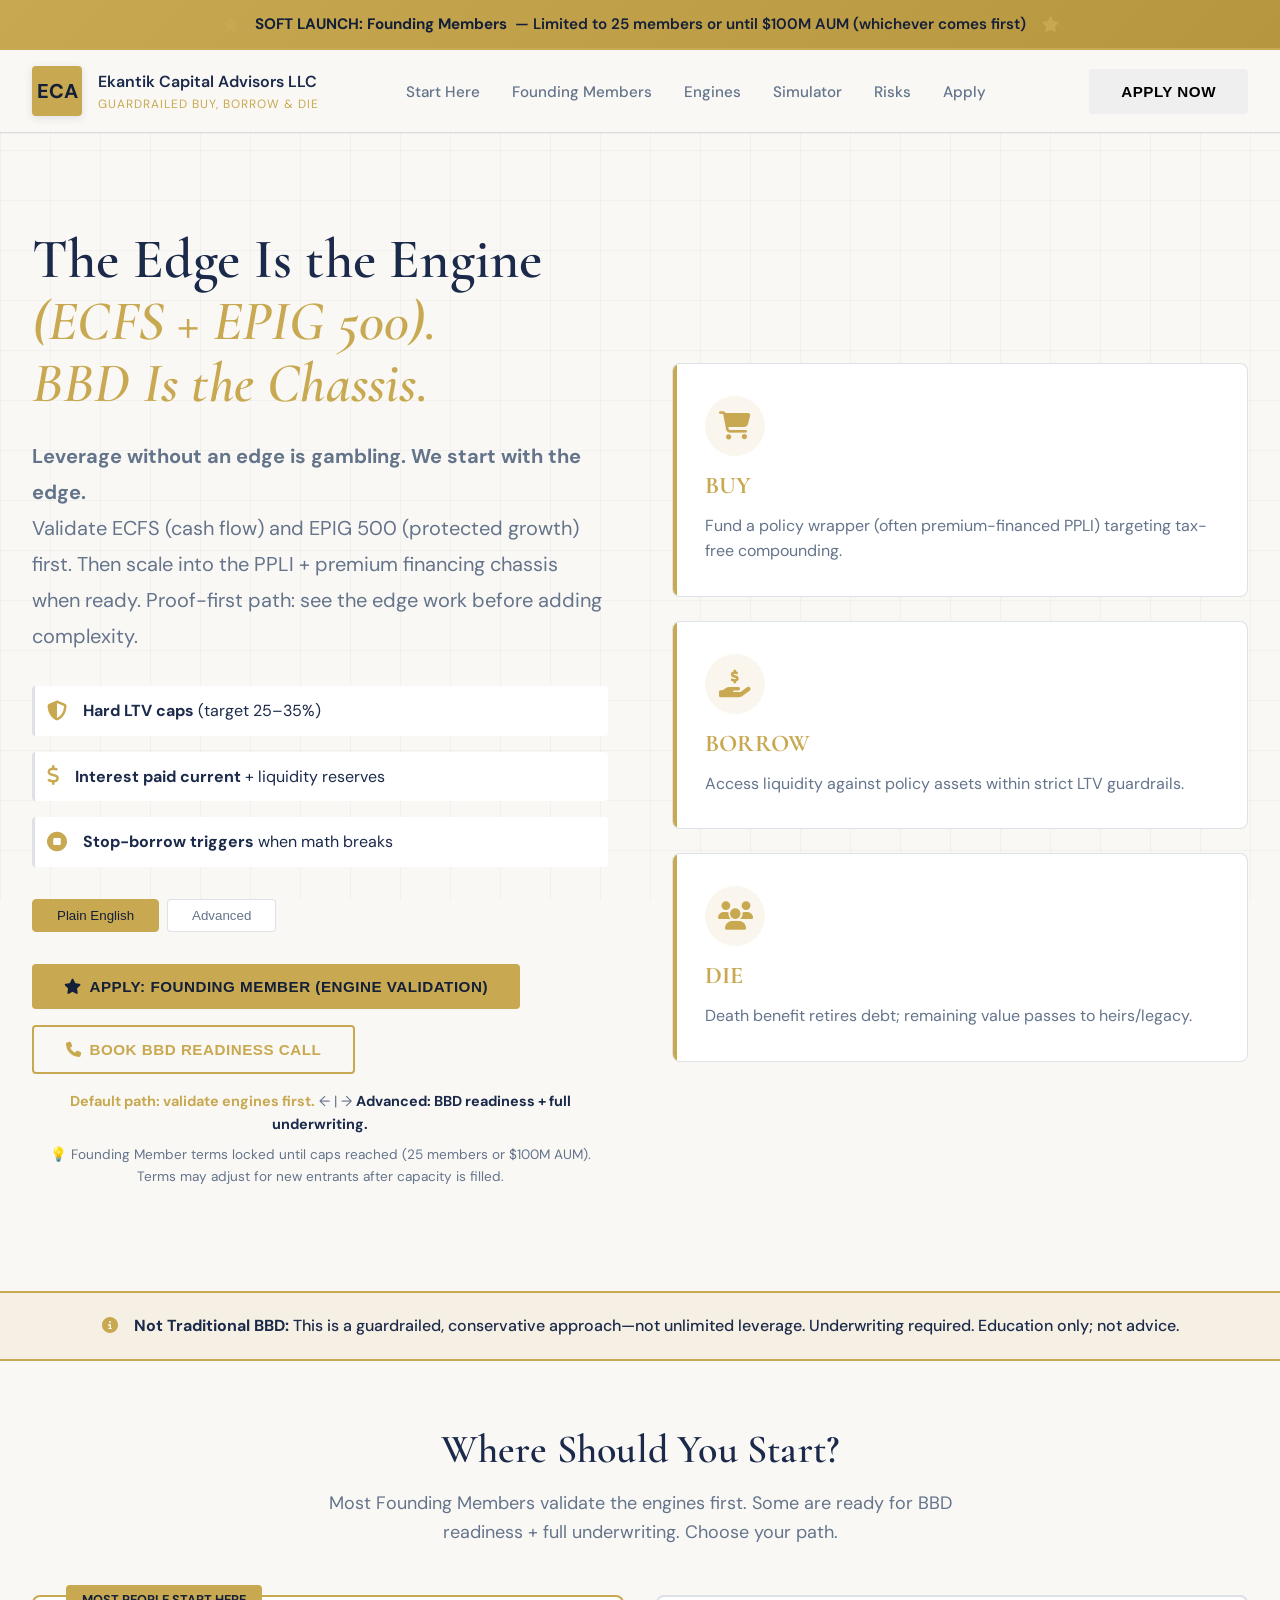
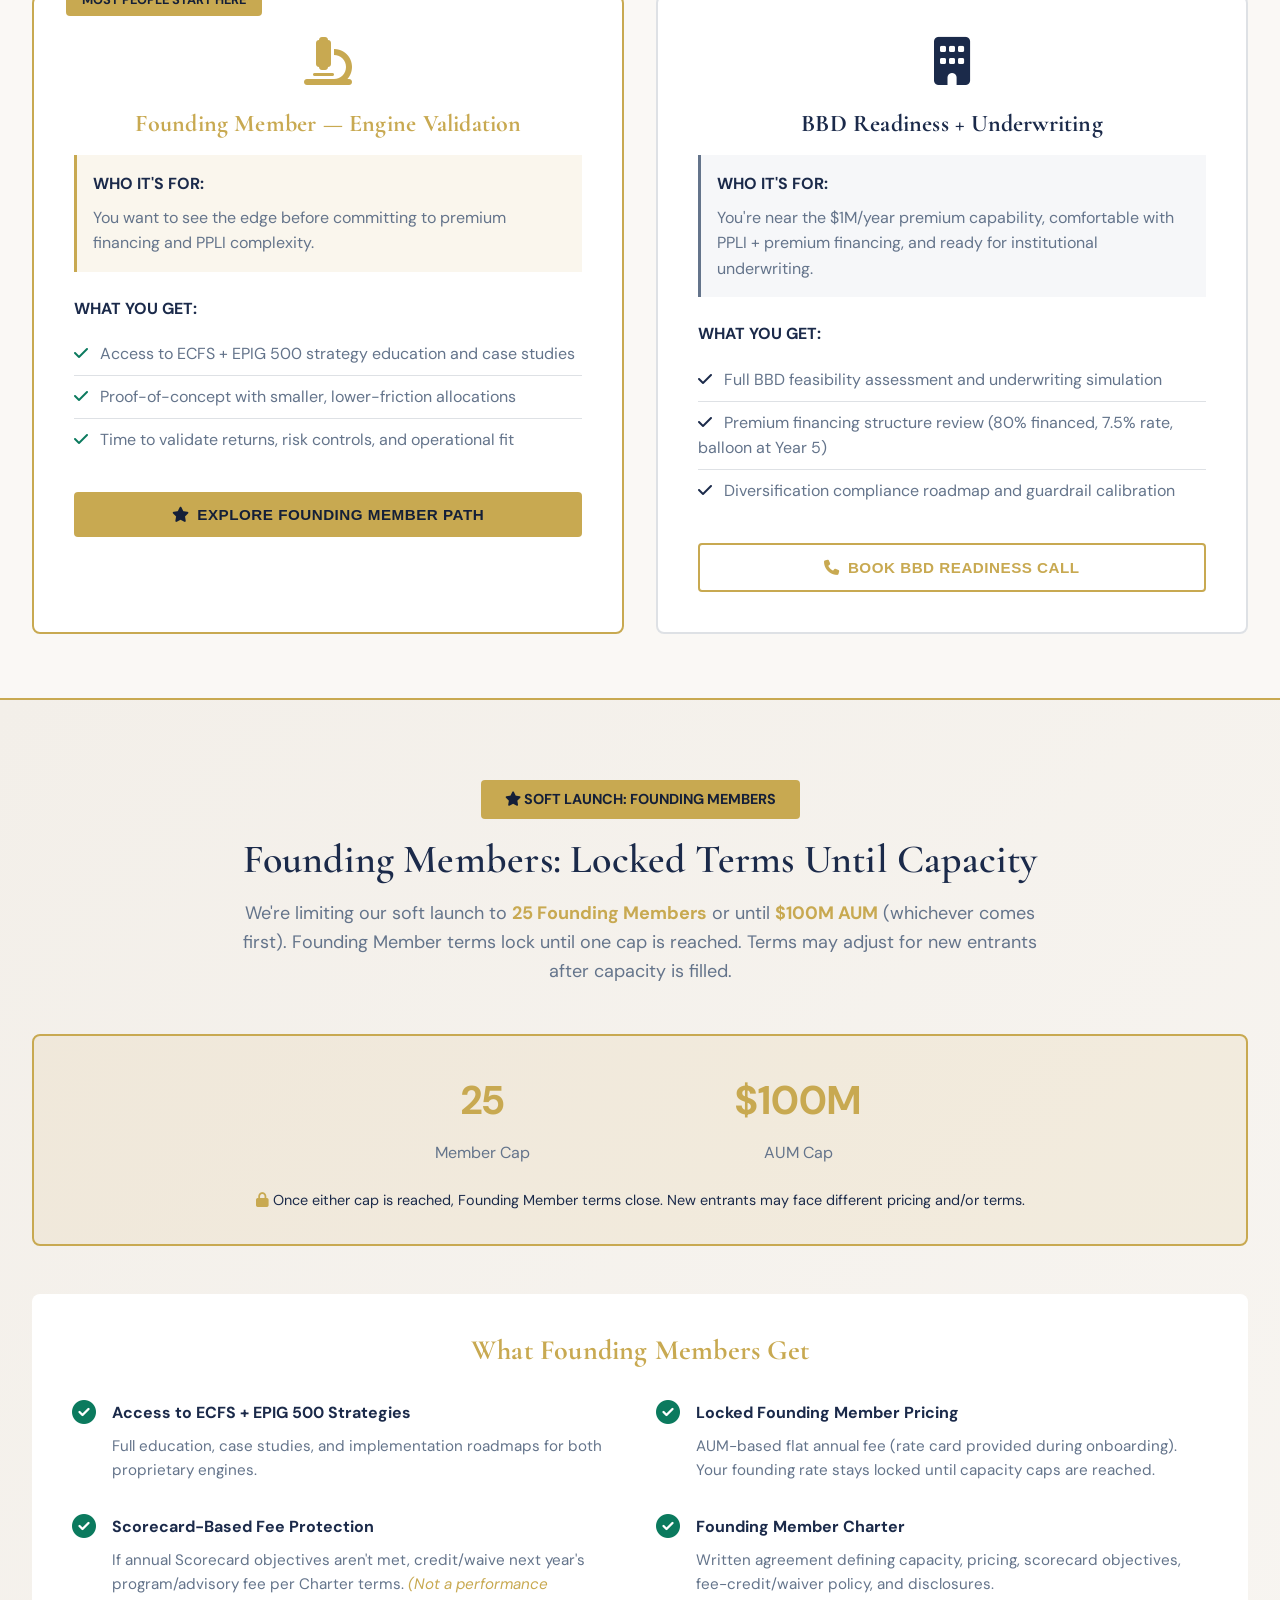
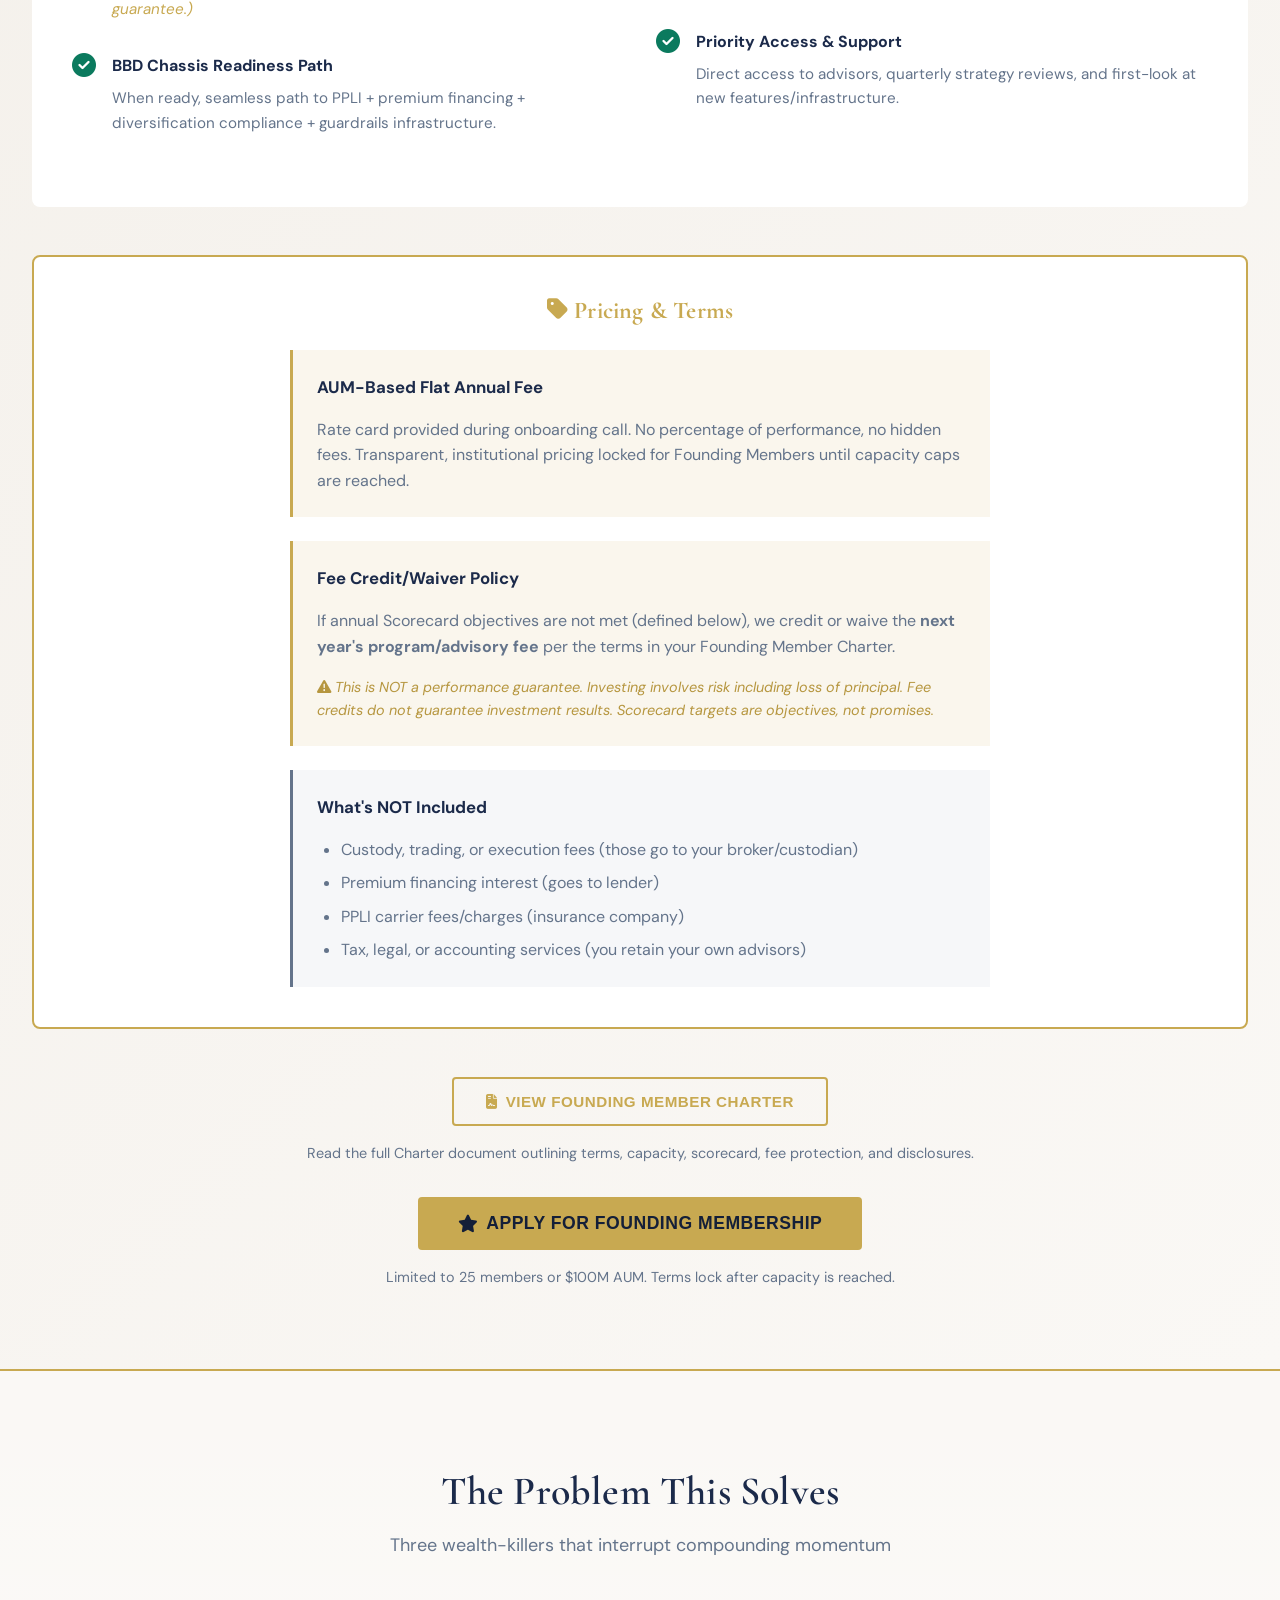
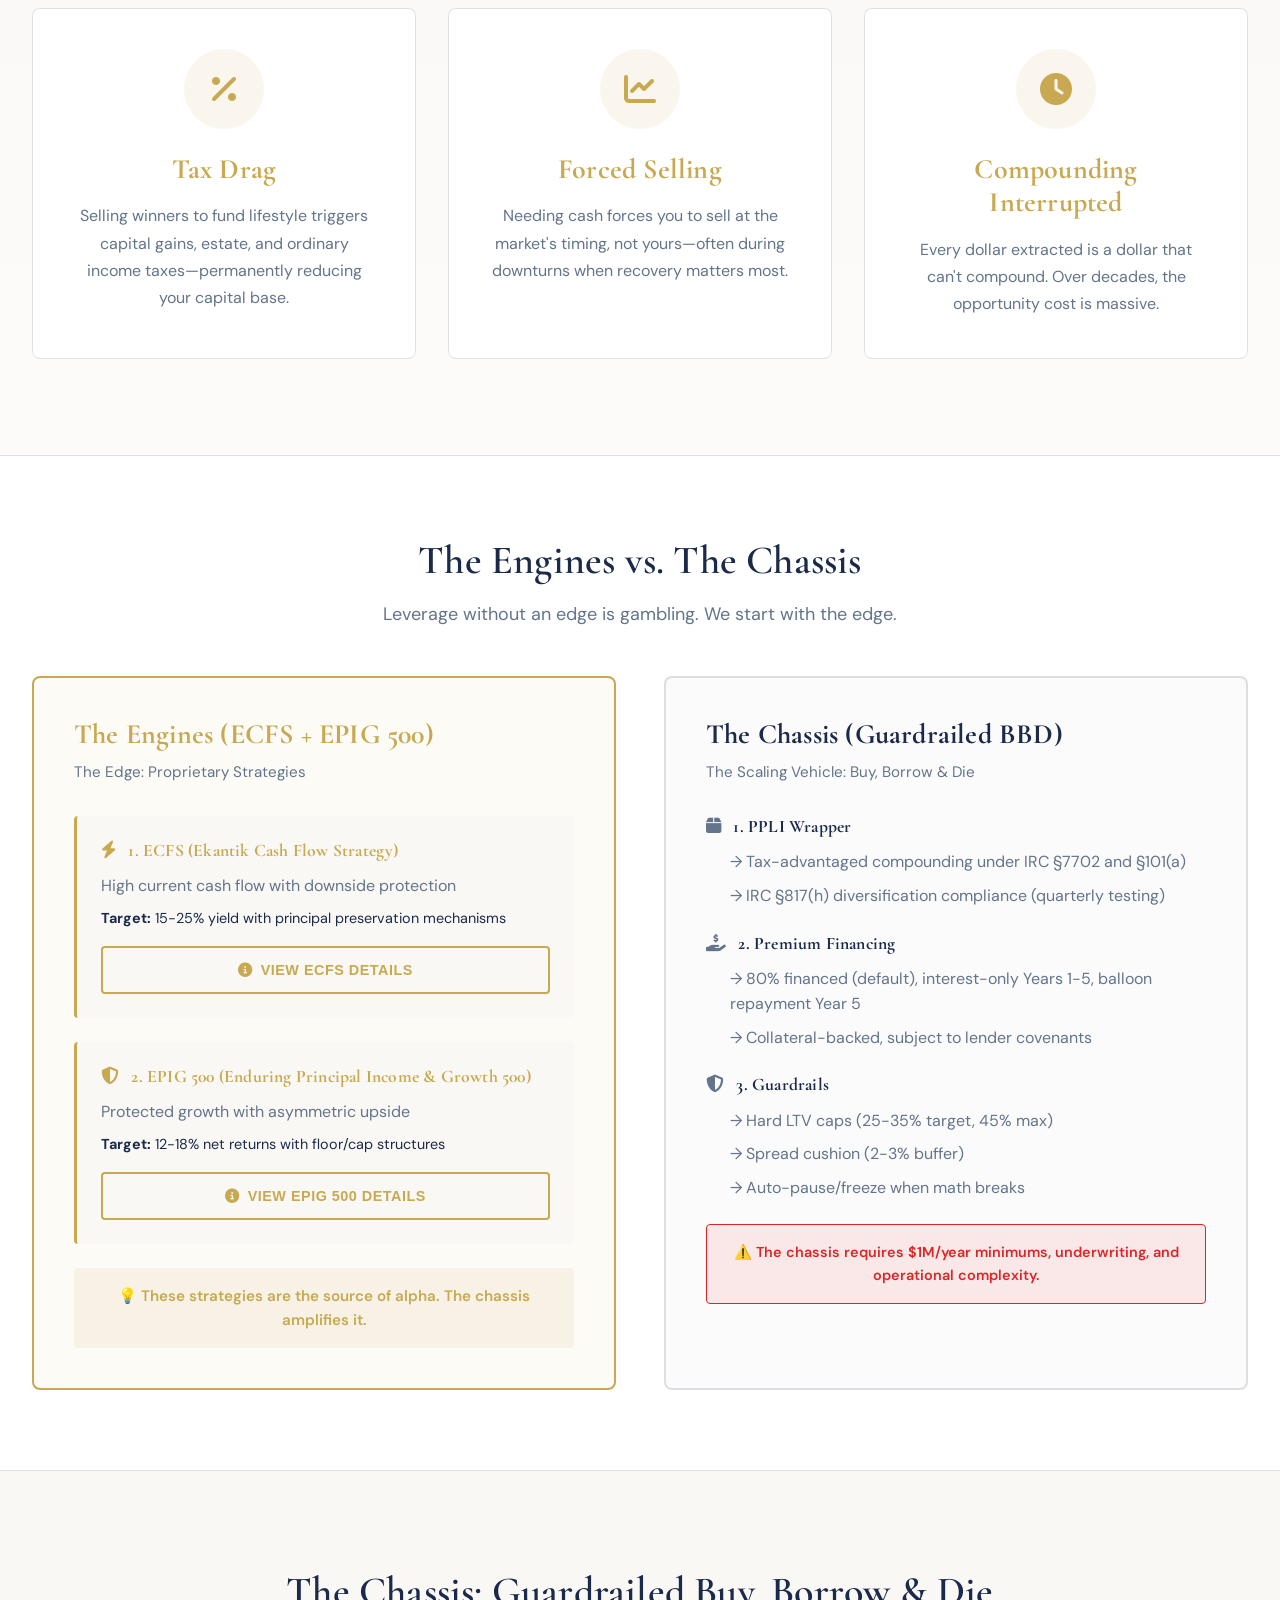
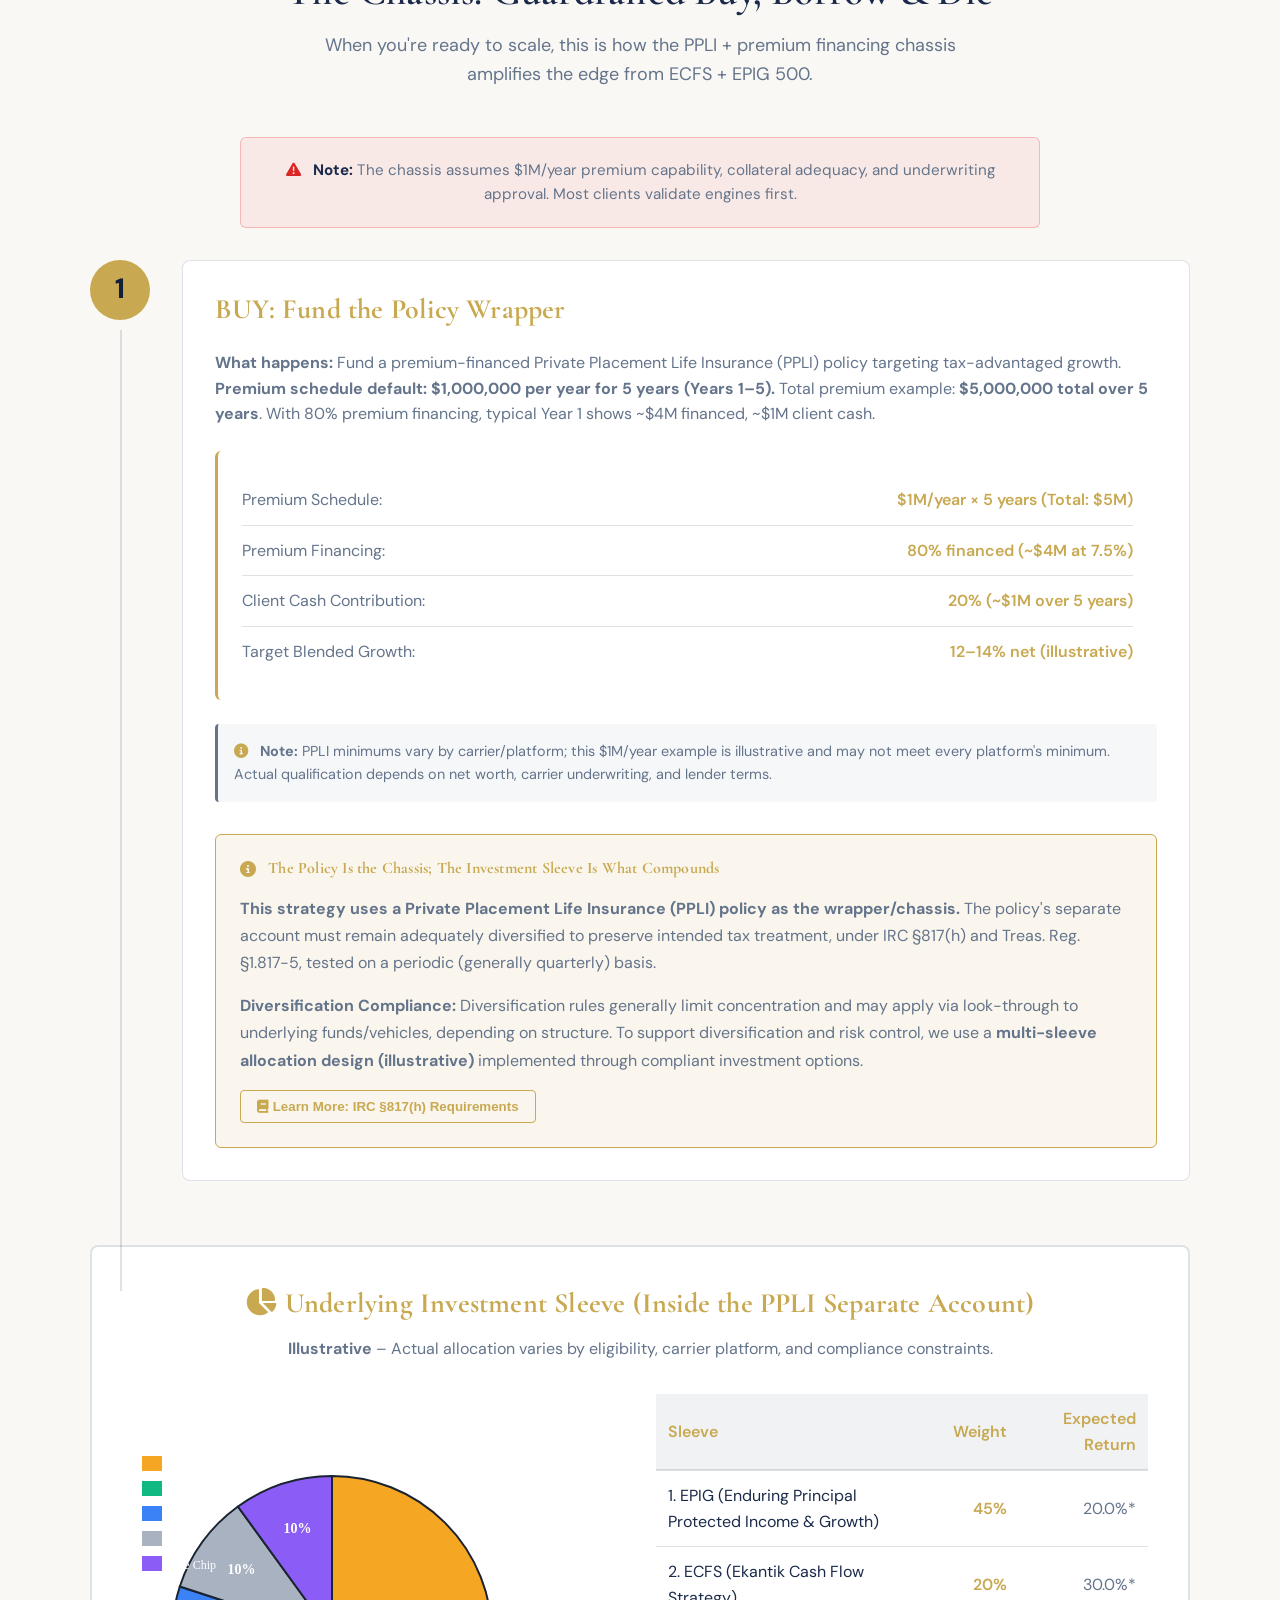
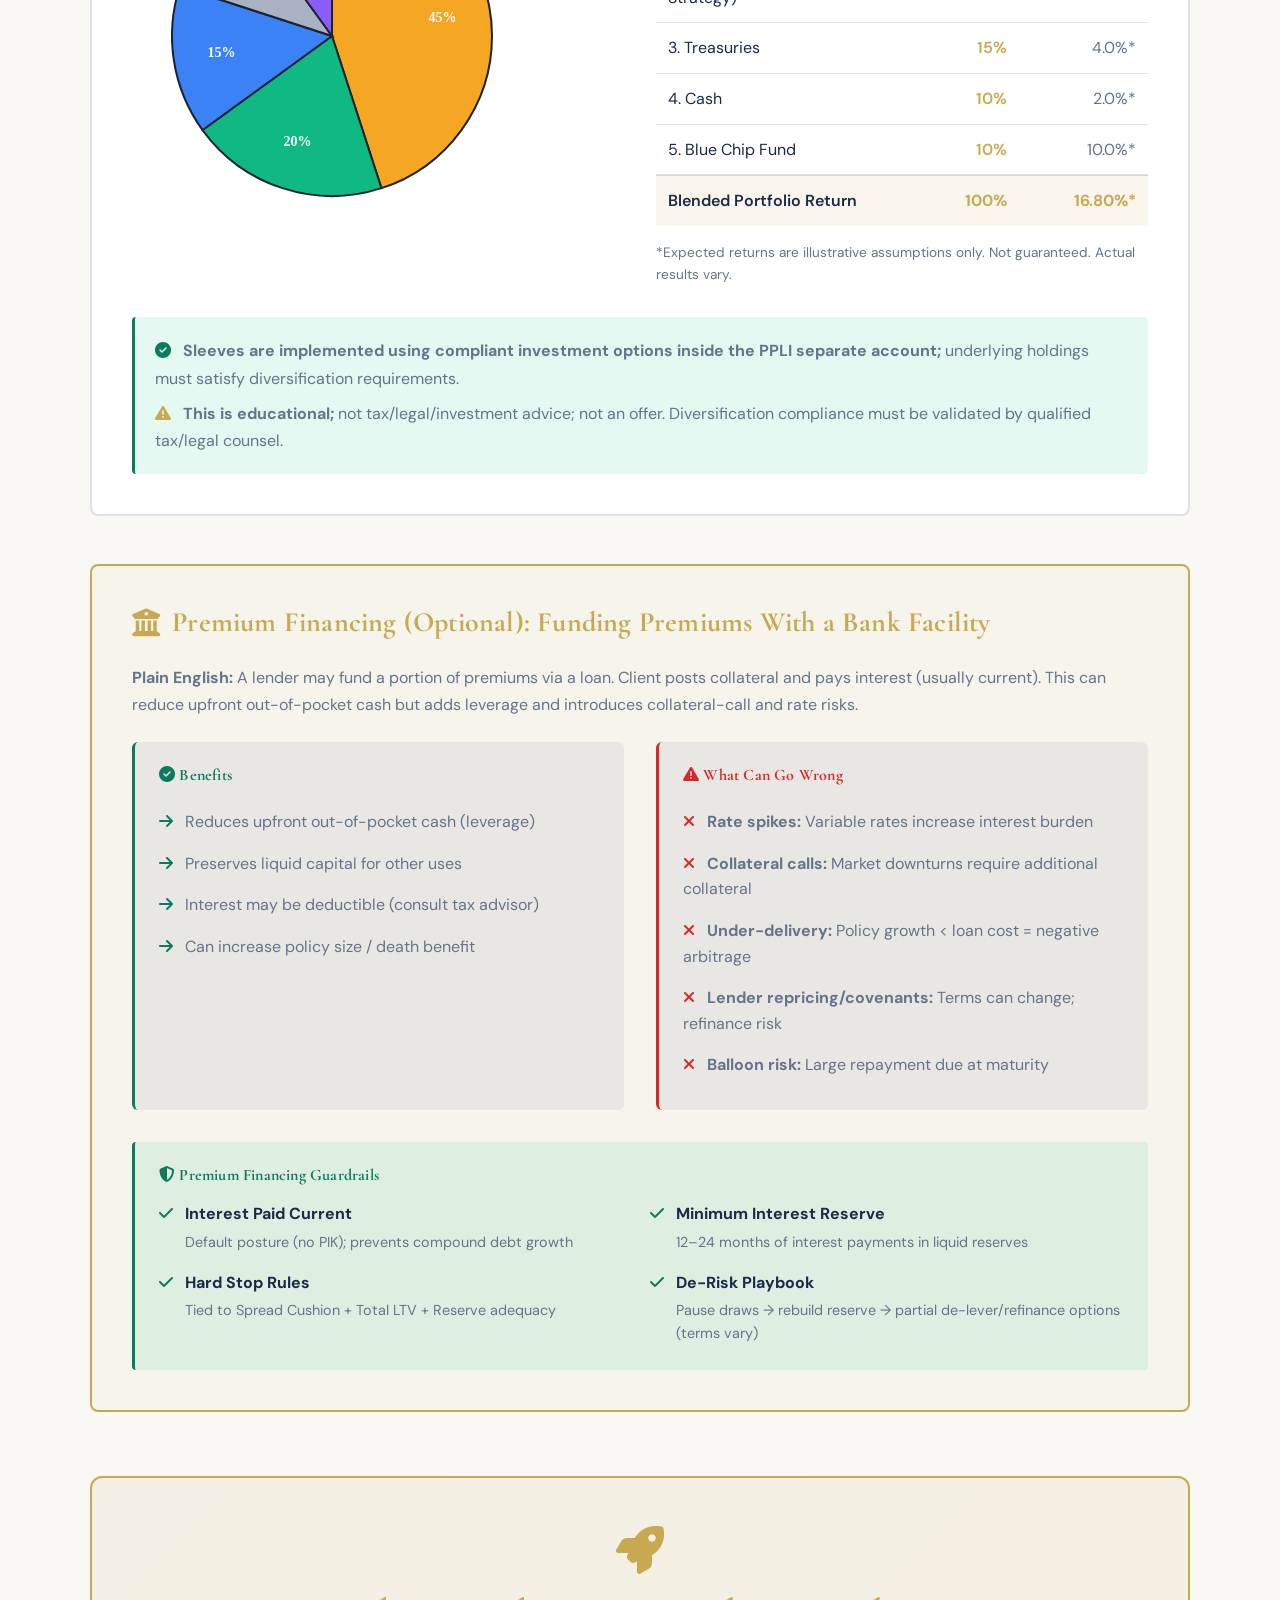
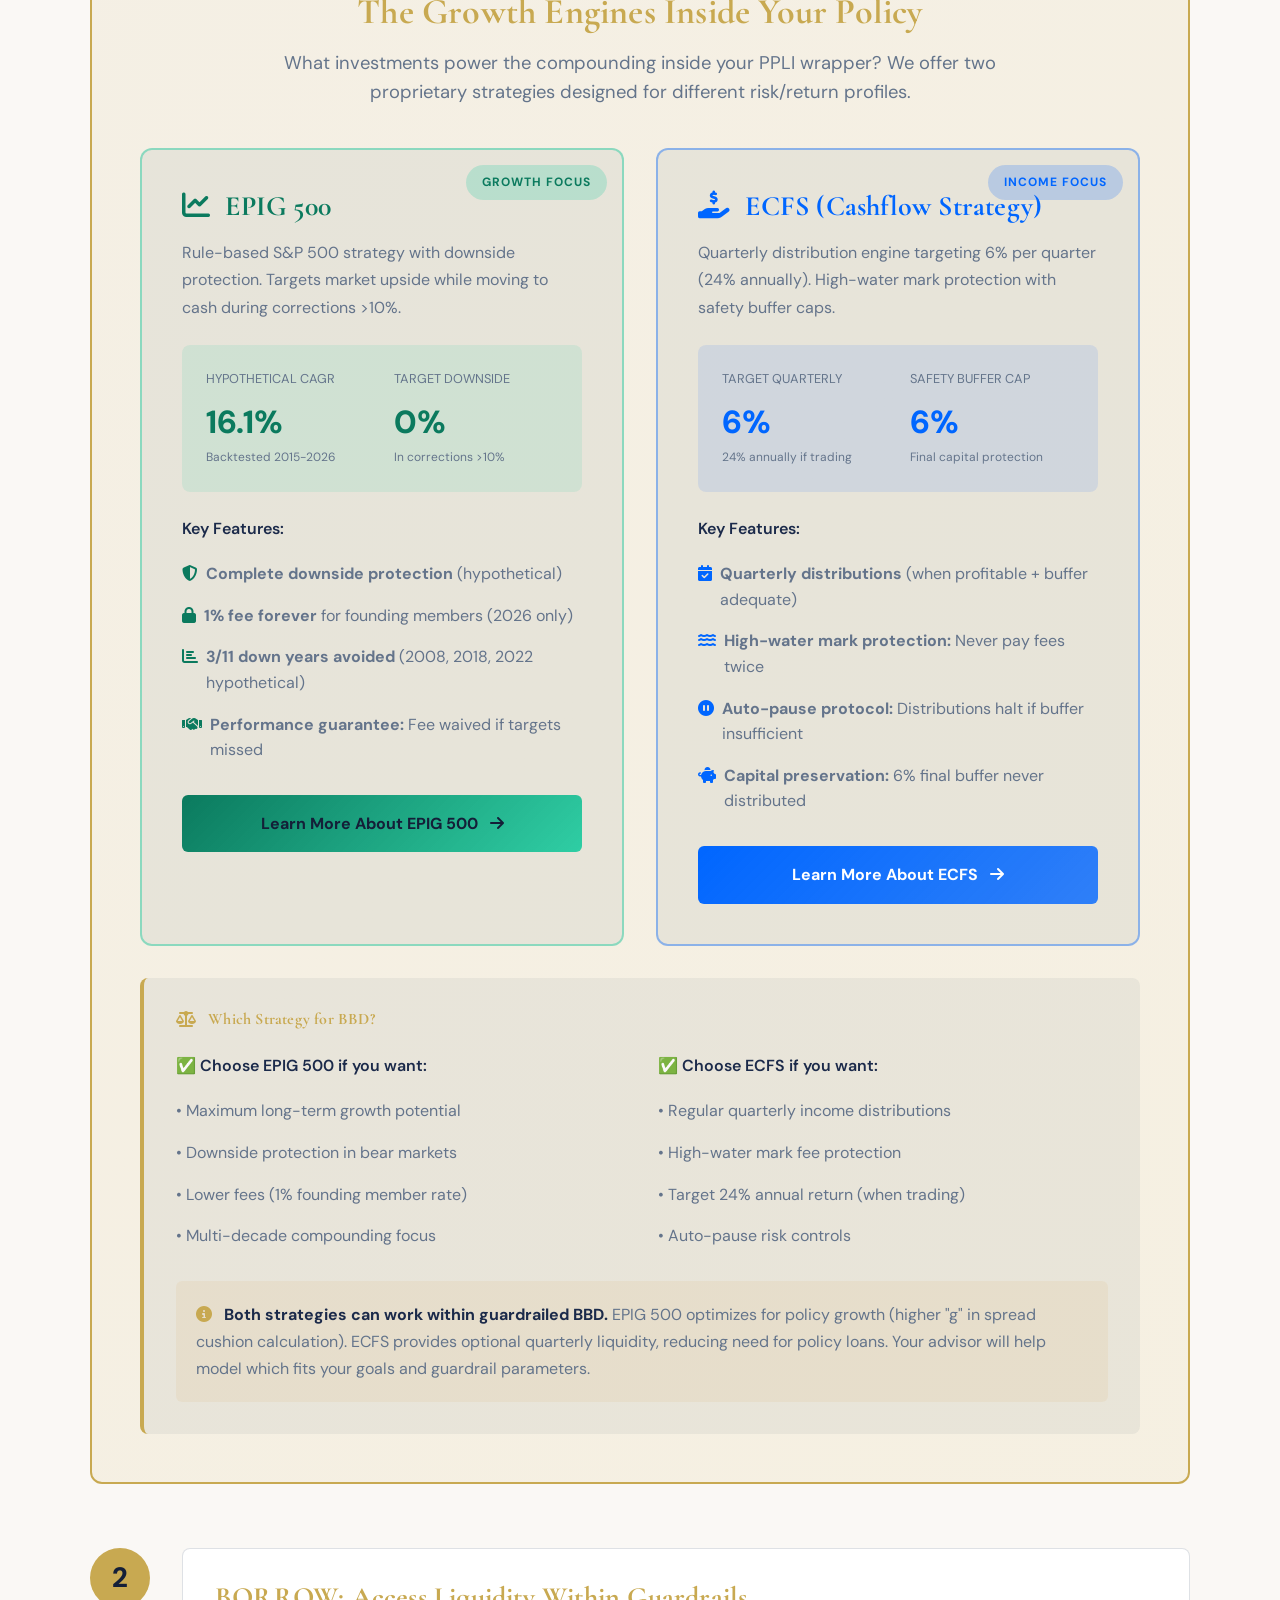
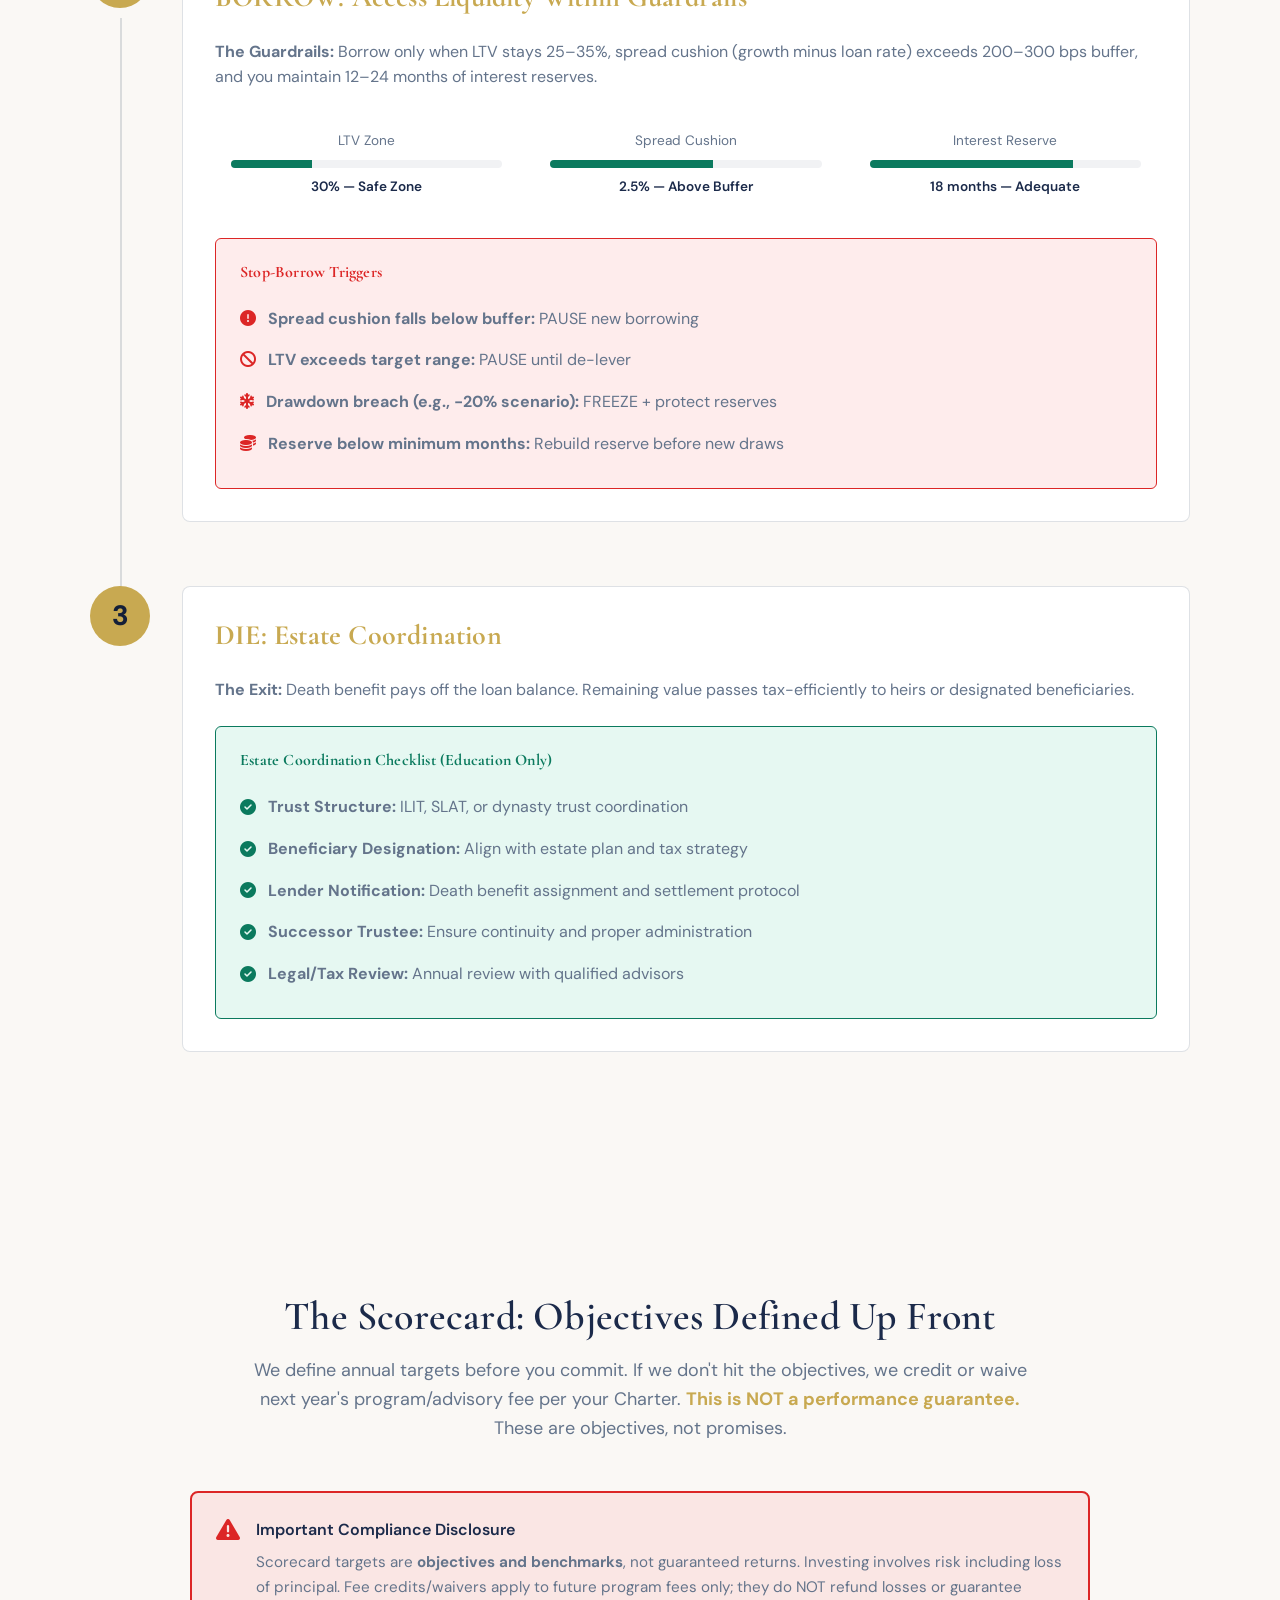
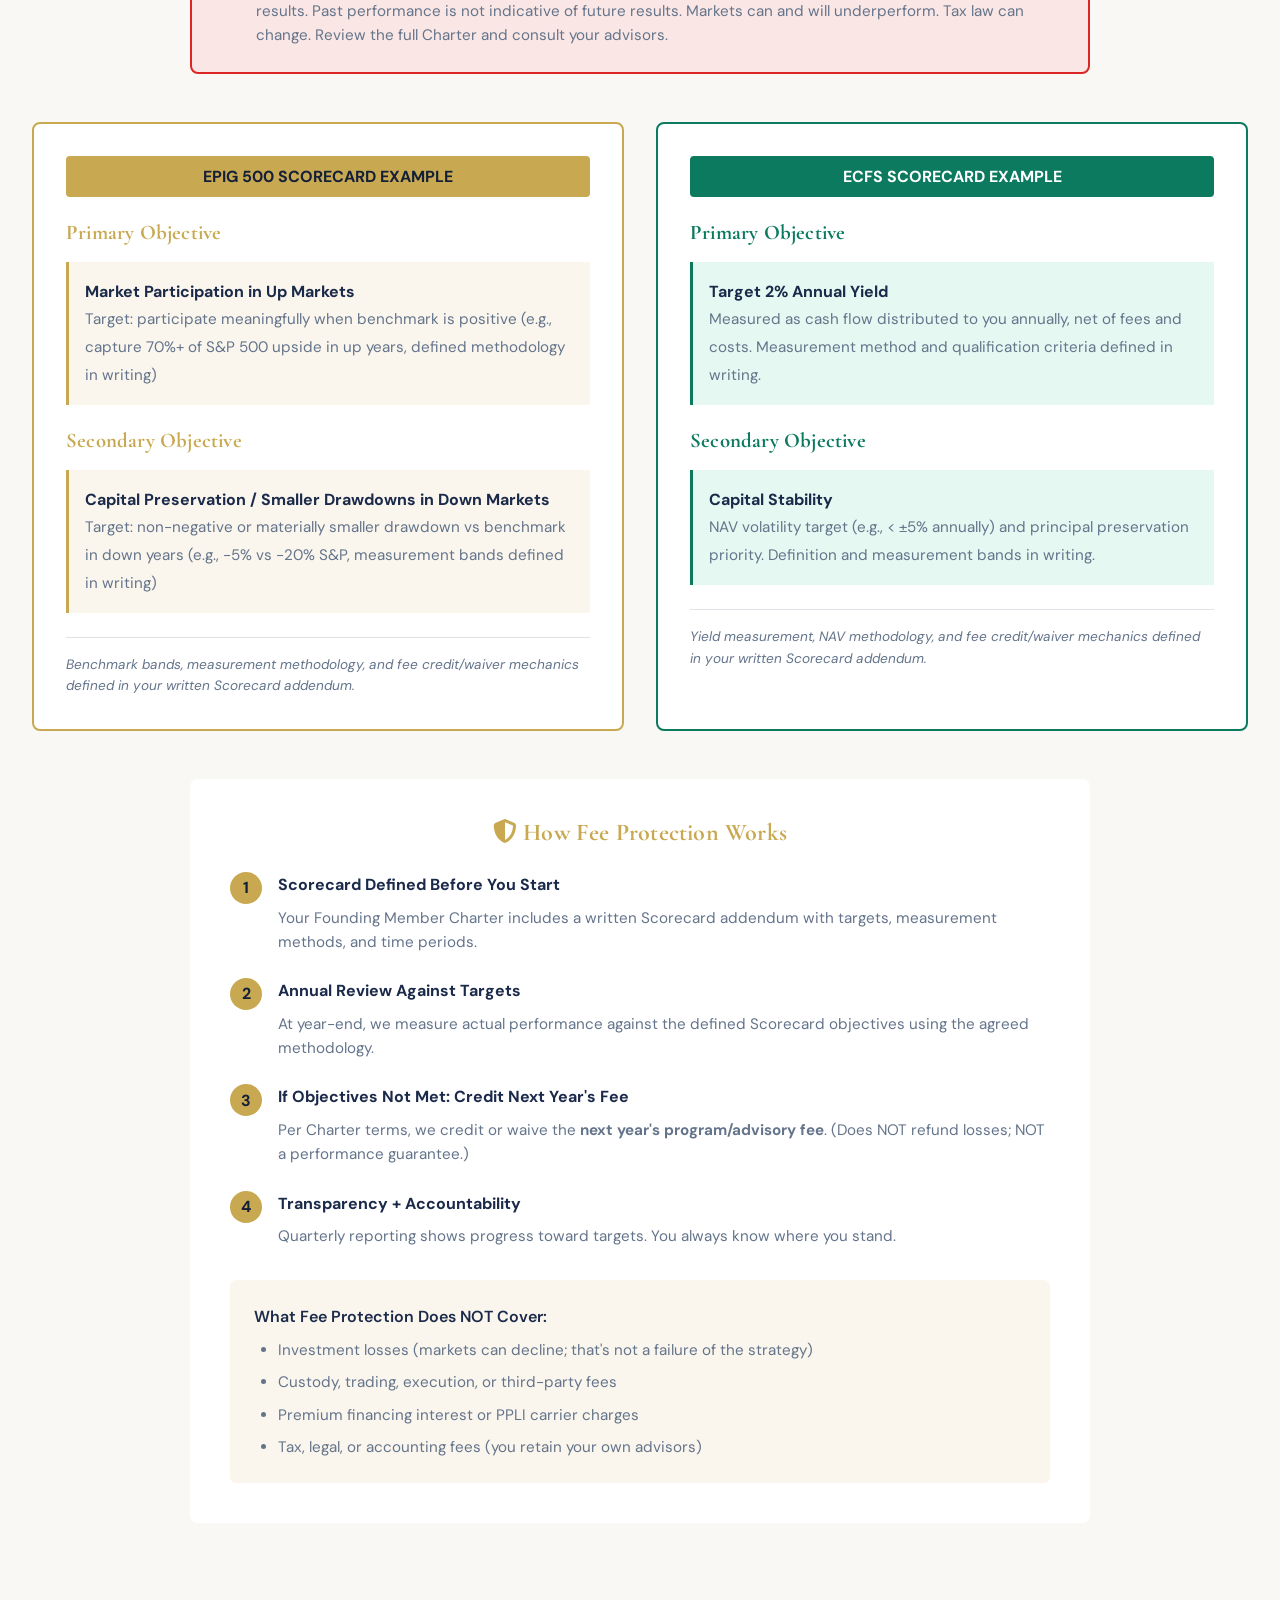
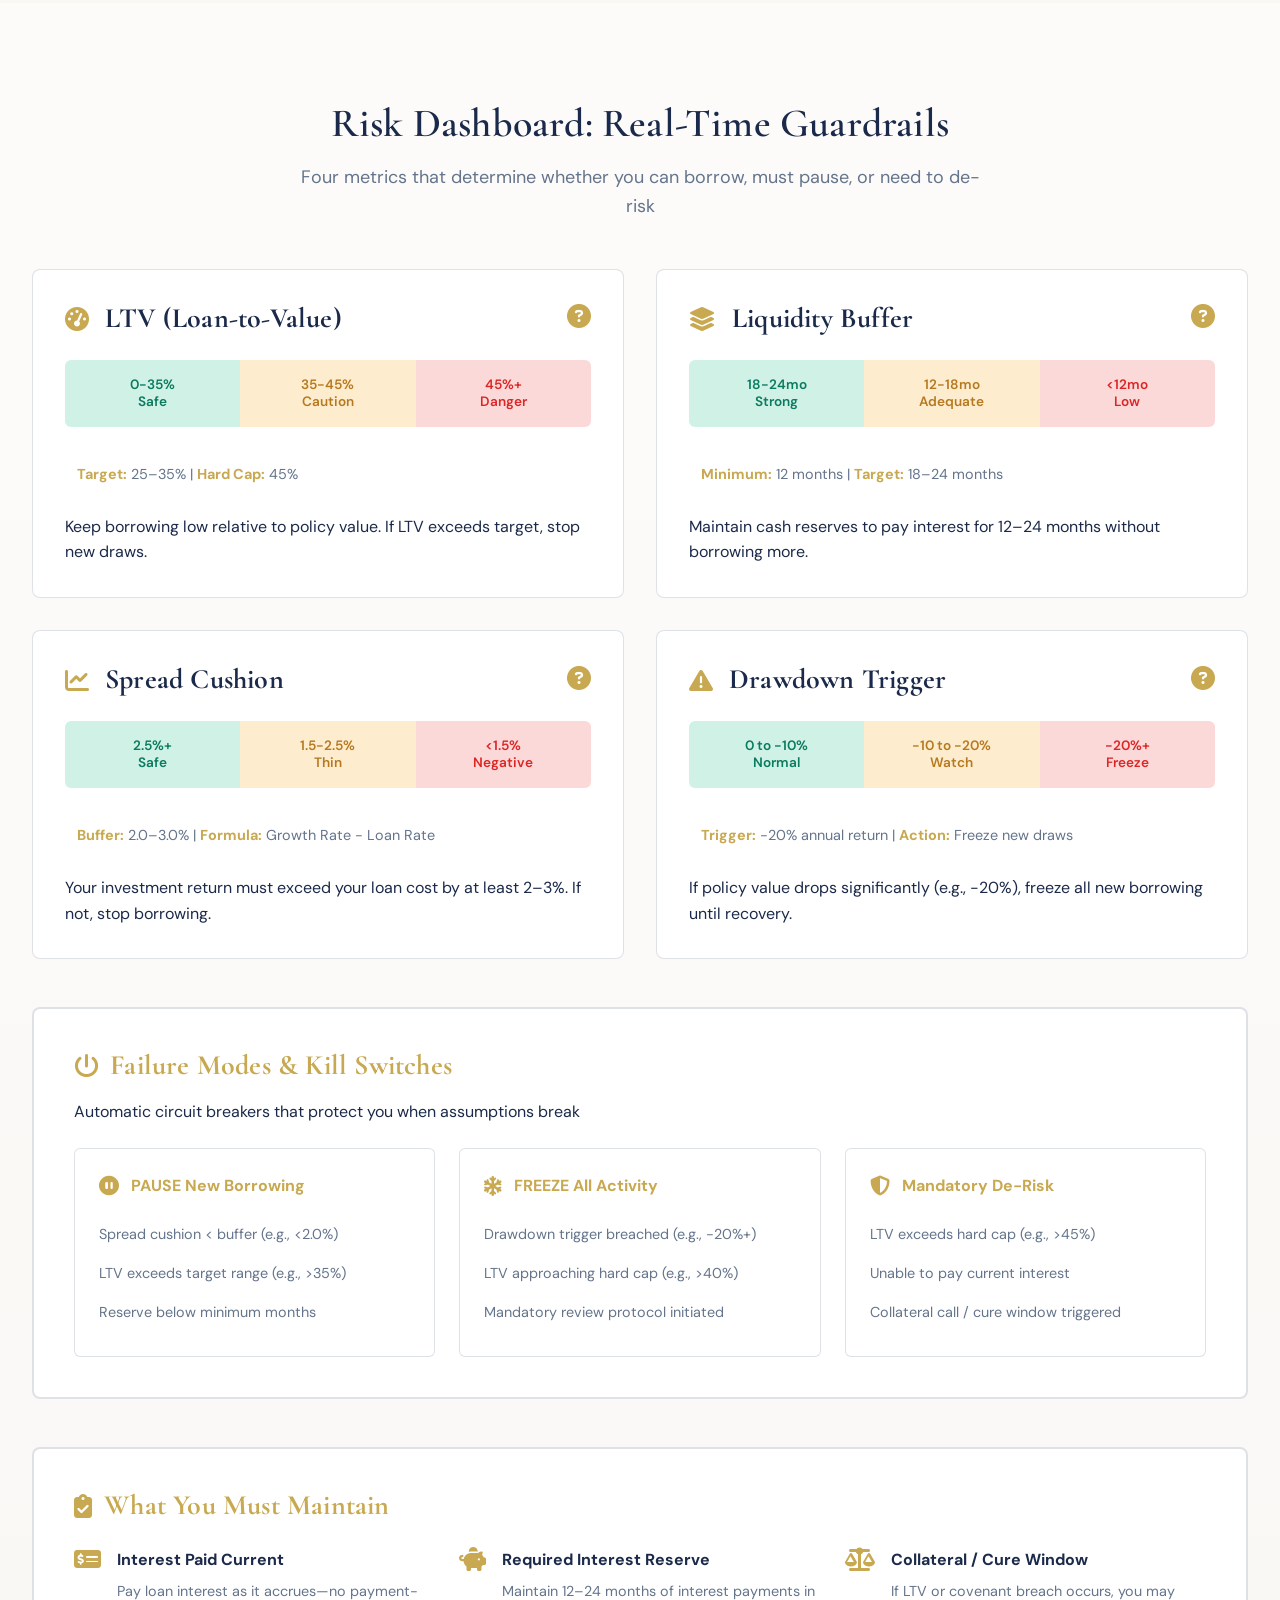
==== commit 2eb97363: "Re-theme BBD landing page to Ekantik brand (ivory/navy/gold) Convert the page from the dark theme to" ====
--- a/index.html
+++ b/index.html
@@ -5,7 +5,9 @@
     <meta name="viewport" content="width=device-width, initial-scale=1.0">
     <title>Guardrailed Buy, Borrow & Die | Ekantik Capital Advisors</title>
     <link rel="stylesheet" href="css/style.css">
-    <link href="https://fonts.googleapis.com/css2?family=Inter:wght@300;400;500;600;700;800&family=Playfair+Display:wght@600;700;800&display=swap" rel="stylesheet">
+    <link rel="preconnect" href="https://fonts.googleapis.com">
+    <link rel="preconnect" href="https://fonts.gstatic.com" crossorigin>
+    <link href="https://fonts.googleapis.com/css2?family=Cormorant+Garamond:ital,wght@0,500;0,600;0,700;1,500;1,600&family=DM+Sans:wght@300;400;500;600;700&family=JetBrains+Mono:wght@400;500&display=swap" rel="stylesheet">
     <link rel="stylesheet" href="https://cdn.jsdelivr.net/npm/@fortawesome/fontawesome-free@6.4.0/css/all.min.css">
 </head>
 <body>
@@ -146,7 +148,7 @@
                     
                     <h3 style="color: var(--gold-primary); text-align: center; margin-bottom: 1rem; font-size: 1.5rem;">Founding Member — Engine Validation</h3>
                     
-                    <div style="background: rgba(245, 166, 35, 0.1); border-left: 3px solid var(--gold-primary); padding: 1rem; margin-bottom: 1.5rem;">
+                    <div style="background: rgba(200, 169, 81, 0.1); border-left: 3px solid var(--gold-primary); padding: 1rem; margin-bottom: 1.5rem;">
                         <strong style="color: var(--text-light);">WHO IT'S FOR:</strong>
                         <p style="margin: 0.5rem 0 0 0; color: var(--text-muted);">You want to see the edge before committing to premium financing and PPLI complexity.</p>
                     </div>
@@ -214,7 +216,7 @@
     </section>
 
     <!-- Founding Members Offer Section (NEW) -->
-    <section class="founding-members-section" id="founding-members" style="background: linear-gradient(135deg, #0f1419 0%, #1a2332 100%); padding: 5rem 0; border-top: 2px solid var(--gold-primary); border-bottom: 2px solid var(--gold-primary);">
+    <section class="founding-members-section" id="founding-members" style="background: linear-gradient(135deg, #F3EFE9 0%, #FAF8F5 100%); padding: 5rem 0; border-top: 2px solid var(--gold-primary); border-bottom: 2px solid var(--gold-primary);">
         <div class="container">
             <div style="text-align: center; margin-bottom: 3rem;">
                 <div style="display: inline-block; background: var(--gold-primary); color: var(--navy-dark); padding: 0.5rem 1.5rem; border-radius: 4px; font-weight: 700; font-size: 0.9rem; margin-bottom: 1rem;">
@@ -227,7 +229,7 @@
             </div>
 
             <!-- Capacity Counter -->
-            <div style="background: rgba(245, 166, 35, 0.1); border: 2px solid var(--gold-primary); border-radius: 8px; padding: 2rem; margin-bottom: 3rem; text-align: center;">
+            <div style="background: rgba(200, 169, 81, 0.1); border: 2px solid var(--gold-primary); border-radius: 8px; padding: 2rem; margin-bottom: 3rem; text-align: center;">
                 <div style="display: grid; grid-template-columns: 1fr 1fr; gap: 2rem; max-width: 600px; margin: 0 auto;">
                     <div>
                         <div style="font-size: 2.5rem; font-weight: 700; color: var(--gold-primary);">25</div>
@@ -323,12 +325,12 @@
                 </h3>
                 
                 <div style="max-width: 700px; margin: 0 auto;">
-                    <div style="background: rgba(245, 166, 35, 0.1); border-left: 3px solid var(--gold-primary); padding: 1.5rem; margin-bottom: 1.5rem;">
+                    <div style="background: rgba(200, 169, 81, 0.1); border-left: 3px solid var(--gold-primary); padding: 1.5rem; margin-bottom: 1.5rem;">
                         <p style="margin: 0 0 1rem 0; color: var(--text-light); font-size: 1.05rem;"><strong>AUM-Based Flat Annual Fee</strong></p>
                         <p style="margin: 0; color: var(--text-muted);">Rate card provided during onboarding call. No percentage of performance, no hidden fees. Transparent, institutional pricing locked for Founding Members until capacity caps are reached.</p>
                     </div>
 
-                    <div style="background: rgba(245, 166, 35, 0.1); border-left: 3px solid var(--gold-primary); padding: 1.5rem; margin-bottom: 1.5rem;">
+                    <div style="background: rgba(200, 169, 81, 0.1); border-left: 3px solid var(--gold-primary); padding: 1.5rem; margin-bottom: 1.5rem;">
                         <p style="margin: 0 0 1rem 0; color: var(--text-light); font-size: 1.05rem;"><strong>Fee Credit/Waiver Policy</strong></p>
                         <p style="margin: 0 0 1rem 0; color: var(--text-muted);">If annual Scorecard objectives are not met (defined below), we credit or waive the <strong>next year's program/advisory fee</strong> per the terms in your Founding Member Charter.</p>
                         <p style="margin: 0; color: var(--gold-muted); font-size: 0.9rem; font-style: italic;">
@@ -413,7 +415,7 @@
             
             <div style="display: grid; grid-template-columns: 1fr 1fr; gap: 3rem; margin-top: 3rem;">
                 <!-- LEFT: The Engines -->
-                <div style="background: rgba(245, 166, 35, 0.05); border: 2px solid var(--gold-primary); border-radius: 8px; padding: 2.5rem;">
+                <div style="background: rgba(200, 169, 81, 0.05); border: 2px solid var(--gold-primary); border-radius: 8px; padding: 2.5rem;">
                     <h3 style="color: var(--gold-primary); margin-bottom: 0.5rem; font-size: 1.75rem;">The Engines (ECFS + EPIG 500)</h3>
                     <p style="color: var(--text-muted); font-size: 0.95rem; margin-bottom: 2rem;">The Edge: Proprietary Strategies</p>
                     
@@ -449,7 +451,7 @@
                         </button>
                     </div>
                     
-                    <div style="background: rgba(245, 166, 35, 0.1); border-radius: 4px; padding: 1rem; margin-top: 1.5rem; text-align: center;">
+                    <div style="background: rgba(200, 169, 81, 0.1); border-radius: 4px; padding: 1rem; margin-top: 1.5rem; text-align: center;">
                         <p style="margin: 0; color: var(--gold-primary); font-weight: 600; font-size: 0.95rem;">
                             💡 These strategies are the source of alpha. The chassis amplifies it.
                         </p>
@@ -569,7 +571,7 @@
                             </div>
                             
                             <!-- Critical Clarification: The Chassis -->
-                            <div class="chassis-clarification" style="margin-top: 2rem; padding: 1.5rem; background: rgba(245, 166, 35, 0.1); border: 1px solid var(--gold-primary); border-radius: 6px;">
+                            <div class="chassis-clarification" style="margin-top: 2rem; padding: 1.5rem; background: rgba(200, 169, 81, 0.1); border: 1px solid var(--gold-primary); border-radius: 6px;">
                                 <h4 style="color: var(--gold-primary); margin-bottom: 1rem; display: flex; align-items: center; gap: 0.75rem;">
                                     <i class="fas fa-info-circle"></i>
                                     The Policy Is the Chassis; The Investment Sleeve Is What Compounds
@@ -610,7 +612,7 @@
                         <div class="allocation-table-container">
                             <table class="allocation-table" style="width: 100%; border-collapse: collapse;">
                                 <thead>
-                                    <tr style="background: rgba(26, 35, 50, 0.8); border-bottom: 2px solid var(--border-color);">
+                                    <tr style="background: rgba(27, 42, 74, 0.06); border-bottom: 2px solid var(--border-color);">
                                         <th style="padding: 0.75rem; text-align: left; color: var(--gold-primary); font-weight: 600;">Sleeve</th>
                                         <th style="padding: 0.75rem; text-align: right; color: var(--gold-primary); font-weight: 600;">Weight</th>
                                         <th style="padding: 0.75rem; text-align: right; color: var(--gold-primary); font-weight: 600;">Expected Return</th>
@@ -642,7 +644,7 @@
                                         <td style="padding: 0.75rem; text-align: right; color: var(--gold-primary); font-weight: 600;">10%</td>
                                         <td style="padding: 0.75rem; text-align: right; color: var(--text-muted);">10.0%*</td>
                                     </tr>
-                                    <tr style="background: rgba(245, 166, 35, 0.1);">
+                                    <tr style="background: rgba(200, 169, 81, 0.1);">
                                         <td style="padding: 0.75rem; color: var(--text-light); font-weight: 600;">Blended Portfolio Return</td>
                                         <td style="padding: 0.75rem; text-align: right; color: var(--gold-primary); font-weight: 700;">100%</td>
                                         <td style="padding: 0.75rem; text-align: right; color: var(--gold-primary); font-weight: 700;">16.80%*</td>
@@ -668,7 +670,7 @@
                 </div>
 
                 <!-- NEW SECTION: Premium Financing (Optional) -->
-                <div class="pf-section" style="margin: 3rem 0; padding: 2.5rem; background: rgba(245, 166, 35, 0.05); border: 2px solid var(--gold-primary); border-radius: 8px;">
+                <div class="pf-section" style="margin: 3rem 0; padding: 2.5rem; background: rgba(200, 169, 81, 0.05); border: 2px solid var(--gold-primary); border-radius: 8px;">
                     <h3 style="color: var(--gold-primary); margin-bottom: 1.5rem; display: flex; align-items: center; gap: 0.75rem;">
                         <i class="fas fa-university"></i>
                         Premium Financing (Optional): Funding Premiums With a Bank Facility
@@ -683,7 +685,7 @@
                     </p>
                     
                     <div style="display: grid; grid-template-columns: 1fr 1fr; gap: 2rem; margin-bottom: 2rem;">
-                        <div style="background: rgba(26, 35, 50, 0.8); padding: 1.5rem; border-radius: 6px; border-left: 3px solid var(--green-safe);">
+                        <div style="background: rgba(27, 42, 74, 0.06); padding: 1.5rem; border-radius: 6px; border-left: 3px solid var(--green-safe);">
                             <h4 style="color: var(--green-safe); margin-bottom: 1rem;"><i class="fas fa-check-circle"></i> Benefits</h4>
                             <ul style="list-style: none; padding: 0; margin: 0;">
                                 <li style="padding: 0.5rem 0; color: var(--text-muted);"><i class="fas fa-arrow-right" style="color: var(--green-safe); margin-right: 0.5rem;"></i> Reduces upfront out-of-pocket cash (leverage)</li>
@@ -693,7 +695,7 @@
                             </ul>
                         </div>
                         
-                        <div style="background: rgba(26, 35, 50, 0.8); padding: 1.5rem; border-radius: 6px; border-left: 3px solid var(--red-danger);">
+                        <div style="background: rgba(27, 42, 74, 0.06); padding: 1.5rem; border-radius: 6px; border-left: 3px solid var(--red-danger);">
                             <h4 style="color: var(--red-danger); margin-bottom: 1rem;"><i class="fas fa-exclamation-triangle"></i> What Can Go Wrong</h4>
                             <ul style="list-style: none; padding: 0; margin: 0;">
                                 <li style="padding: 0.5rem 0; color: var(--text-muted);"><i class="fas fa-times" style="color: var(--red-danger); margin-right: 0.5rem;"></i> <strong>Rate spikes:</strong> Variable rates increase interest burden</li>
@@ -741,7 +743,7 @@
                 </div>
 
                 <!-- Investment Engines Section -->
-                <div id="engines" style="margin: 4rem 0; padding: 3rem; background: linear-gradient(135deg, rgba(245, 166, 35, 0.1) 0%, rgba(212, 175, 55, 0.1) 100%); border: 2px solid var(--gold-primary); border-radius: 12px;">
+                <div id="engines" style="margin: 4rem 0; padding: 3rem; background: linear-gradient(135deg, rgba(200, 169, 81, 0.1) 0%, rgba(212, 175, 55, 0.1) 100%); border: 2px solid var(--gold-primary); border-radius: 12px;">
                     <div style="text-align: center; margin-bottom: 2.5rem;">
                         <i class="fas fa-rocket" style="font-size: 3rem; color: var(--gold-primary); margin-bottom: 1rem;"></i>
                         <h3 style="color: var(--gold-primary); font-size: 2.25rem; margin-bottom: 1rem;">The Growth Engines Inside Your Policy</h3>
@@ -752,7 +754,7 @@
 
                     <div style="display: grid; grid-template-columns: 1fr 1fr; gap: 2rem; margin-bottom: 2rem;">
                         <!-- EPIG 500 Card -->
-                        <div style="background: rgba(26, 35, 50, 0.9); border: 2px solid rgba(0, 200, 150, 0.4); border-radius: 12px; padding: 2.5rem; position: relative; overflow: hidden;">
+                        <div style="background: rgba(27, 42, 74, 0.06); border: 2px solid rgba(0, 200, 150, 0.4); border-radius: 12px; padding: 2.5rem; position: relative; overflow: hidden;">
                             <div style="position: absolute; top: 15px; right: 15px;">
                                 <div style="background: rgba(0, 200, 150, 0.2); color: var(--green-safe); padding: 0.5rem 1rem; border-radius: 20px; font-size: 0.75rem; font-weight: 700; text-transform: uppercase; letter-spacing: 1px;">
                                     Growth Focus
@@ -810,7 +812,7 @@
                         </div>
 
                         <!-- ECFS Card -->
-                        <div style="background: rgba(26, 35, 50, 0.9); border: 2px solid rgba(0, 102, 255, 0.4); border-radius: 12px; padding: 2.5rem; position: relative; overflow: hidden;">
+                        <div style="background: rgba(27, 42, 74, 0.06); border: 2px solid rgba(0, 102, 255, 0.4); border-radius: 12px; padding: 2.5rem; position: relative; overflow: hidden;">
                             <div style="position: absolute; top: 15px; right: 15px;">
                                 <div style="background: rgba(0, 102, 255, 0.2); color: #0066FF; padding: 0.5rem 1rem; border-radius: 20px; font-size: 0.75rem; font-weight: 700; text-transform: uppercase; letter-spacing: 1px;">
                                     Income Focus
@@ -869,7 +871,7 @@
                     </div>
 
                     <!-- Comparison Summary -->
-                    <div style="background: rgba(15, 20, 25, 0.7); padding: 2rem; border-radius: 8px; border-left: 4px solid var(--gold-primary);">
+                    <div style="background: rgba(27, 42, 74, 0.06); padding: 2rem; border-radius: 8px; border-left: 4px solid var(--gold-primary);">
                         <h4 style="color: var(--gold-primary); margin-bottom: 1.5rem; display: flex; align-items: center; gap: 0.75rem;">
                             <i class="fas fa-balance-scale"></i>
                             Which Strategy for BBD?
@@ -894,7 +896,7 @@
                                 </ul>
                             </div>
                         </div>
-                        <div style="margin-top: 1.5rem; padding: 1.25rem; background: rgba(245, 166, 35, 0.1); border-radius: 6px;">
+                        <div style="margin-top: 1.5rem; padding: 1.25rem; background: rgba(200, 169, 81, 0.1); border-radius: 6px;">
                             <p style="margin: 0; color: var(--text-muted); line-height: 1.7;">
                                 <i class="fas fa-info-circle" style="color: var(--gold-primary); margin-right: 0.5rem;"></i>
                                 <strong style="color: var(--text-light);">Both strategies can work within guardrailed BBD.</strong> EPIG 500 optimizes for policy growth (higher "g" in spread cushion calculation). ECFS provides optional quarterly liquidity, reducing need for policy loans. Your advisor will help model which fits your goals and guardrail parameters.
@@ -995,9 +997,9 @@
             </p>
 
             <!-- Scorecard Disclaimer -->
-            <div style="background: rgba(255, 76, 76, 0.1); border: 2px solid #ff4c4c; border-radius: 8px; padding: 1.5rem; margin-bottom: 3rem; max-width: 900px; margin-left: auto; margin-right: auto;">
+            <div style="background: rgba(255, 76, 76, 0.1); border: 2px solid #DC2626; border-radius: 8px; padding: 1.5rem; margin-bottom: 3rem; max-width: 900px; margin-left: auto; margin-right: auto;">
                 <div style="display: flex; align-items: start; gap: 1rem;">
-                    <i class="fas fa-exclamation-triangle" style="color: #ff4c4c; font-size: 1.5rem; flex-shrink: 0;"></i>
+                    <i class="fas fa-exclamation-triangle" style="color: #DC2626; font-size: 1.5rem; flex-shrink: 0;"></i>
                     <div>
                         <p style="margin: 0 0 0.5rem 0; color: var(--text-light); font-weight: 600;">Important Compliance Disclosure</p>
                         <p style="margin: 0; color: var(--text-muted); font-size: 0.95rem; line-height: 1.6;">
@@ -1016,7 +1018,7 @@
                     </div>
 
                     <h3 style="color: var(--gold-primary); margin-bottom: 1rem; font-size: 1.3rem;">Primary Objective</h3>
-                    <div style="background: rgba(245, 166, 35, 0.1); border-left: 3px solid var(--gold-primary); padding: 1rem; margin-bottom: 1.5rem;">
+                    <div style="background: rgba(200, 169, 81, 0.1); border-left: 3px solid var(--gold-primary); padding: 1rem; margin-bottom: 1.5rem;">
                         <p style="margin: 0; color: var(--text-light); line-height: 1.7;">
                             <strong>Market Participation in Up Markets</strong><br>
                             <span style="color: var(--text-muted); font-size: 0.95rem;">Target: participate meaningfully when benchmark is positive (e.g., capture 70%+ of S&P 500 upside in up years, defined methodology in writing)</span>
@@ -1024,7 +1026,7 @@
                     </div>
 
                     <h3 style="color: var(--gold-primary); margin-bottom: 1rem; font-size: 1.3rem;">Secondary Objective</h3>
-                    <div style="background: rgba(245, 166, 35, 0.1); border-left: 3px solid var(--gold-primary); padding: 1rem; margin-bottom: 1.5rem;">
+                    <div style="background: rgba(200, 169, 81, 0.1); border-left: 3px solid var(--gold-primary); padding: 1rem; margin-bottom: 1.5rem;">
                         <p style="margin: 0; color: var(--text-light); line-height: 1.7;">
                             <strong>Capital Preservation / Smaller Drawdowns in Down Markets</strong><br>
                             <span style="color: var(--text-muted); font-size: 0.95rem;">Target: non-negative or materially smaller drawdown vs benchmark in down years (e.g., -5% vs -20% S&P, measurement bands defined in writing)</span>
@@ -1039,21 +1041,21 @@
                 </div>
 
                 <!-- ECFS Scorecard -->
-                <div style="background: var(--card-bg); border: 2px solid #10b981; border-radius: 8px; padding: 2rem;">
-                    <div style="background: #10b981; color: white; padding: 0.5rem 1rem; border-radius: 4px; font-weight: 700; text-align: center; margin-bottom: 1.5rem;">
+                <div style="background: var(--card-bg); border: 2px solid #0B7A5E; border-radius: 8px; padding: 2rem;">
+                    <div style="background: #0B7A5E; color: white; padding: 0.5rem 1rem; border-radius: 4px; font-weight: 700; text-align: center; margin-bottom: 1.5rem;">
                         ECFS SCORECARD EXAMPLE
                     </div>
 
-                    <h3 style="color: #10b981; margin-bottom: 1rem; font-size: 1.3rem;">Primary Objective</h3>
-                    <div style="background: rgba(16, 185, 129, 0.1); border-left: 3px solid #10b981; padding: 1rem; margin-bottom: 1.5rem;">
+                    <h3 style="color: #0B7A5E; margin-bottom: 1rem; font-size: 1.3rem;">Primary Objective</h3>
+                    <div style="background: rgba(16, 185, 129, 0.1); border-left: 3px solid #0B7A5E; padding: 1rem; margin-bottom: 1.5rem;">
                         <p style="margin: 0; color: var(--text-light); line-height: 1.7;">
                             <strong>Target 2% Annual Yield</strong><br>
                             <span style="color: var(--text-muted); font-size: 0.95rem;">Measured as cash flow distributed to you annually, net of fees and costs. Measurement method and qualification criteria defined in writing.</span>
                         </p>
                     </div>
 
-                    <h3 style="color: #10b981; margin-bottom: 1rem; font-size: 1.3rem;">Secondary Objective</h3>
-                    <div style="background: rgba(16, 185, 129, 0.1); border-left: 3px solid #10b981; padding: 1rem; margin-bottom: 1.5rem;">
+                    <h3 style="color: #0B7A5E; margin-bottom: 1rem; font-size: 1.3rem;">Secondary Objective</h3>
+                    <div style="background: rgba(16, 185, 129, 0.1); border-left: 3px solid #0B7A5E; padding: 1rem; margin-bottom: 1.5rem;">
                         <p style="margin: 0; color: var(--text-light); line-height: 1.7;">
                             <strong>Capital Stability</strong><br>
                             <span style="color: var(--text-muted); font-size: 0.95rem;">NAV volatility target (e.g., < ±5% annually) and principal preservation priority. Definition and measurement bands in writing.</span>
@@ -1116,7 +1118,7 @@
                     </div>
                 </div>
 
-                <div style="background: rgba(245, 166, 35, 0.1); border-radius: 6px; padding: 1.5rem; margin-top: 2rem;">
+                <div style="background: rgba(200, 169, 81, 0.1); border-radius: 6px; padding: 1.5rem; margin-top: 2rem;">
                     <p style="margin: 0 0 0.5rem 0; color: var(--text-light); font-weight: 600;">What Fee Protection Does NOT Cover:</p>
                     <ul style="margin: 0; padding-left: 1.5rem; color: var(--text-muted); font-size: 0.95rem;">
                         <li style="margin-bottom: 0.5rem;">Investment losses (markets can decline; that's not a failure of the strategy)</li>
@@ -1408,7 +1410,7 @@
                                 <span class="calc-section-toggle"><i class="fas fa-chevron-down"></i></span>
                             </button>
                             <div class="calc-section-content">
-                                <div style="background: rgba(245, 166, 35, 0.05); padding: 1.5rem; border-radius: 6px; border: 1px solid var(--gold-primary);">
+                                <div style="background: rgba(200, 169, 81, 0.05); padding: 1.5rem; border-radius: 6px; border: 1px solid var(--gold-primary);">
                                     <div style="display: flex; align-items: center; justify-content: space-between; margin-bottom: 1rem;">
                                         <span style="font-weight: 600;">Configure Allocation</span>
                                         <button type="button" class="toggle-sleeve-mode" onclick="toggleSleeveMode()" style="background: transparent; border: 1px solid var(--gold-primary); color: var(--gold-primary); padding: 0.25rem 0.75rem; border-radius: 4px; font-size: 0.85rem; cursor: pointer;">
@@ -1430,7 +1432,7 @@
                                             </div>
                                         </div>
                                     </div>
-                                    <div style="background: rgba(26, 35, 50, 0.6); padding: 0.75rem; border-radius: 4px; margin-top: 0.75rem;">
+                                    <div style="background: rgba(27, 42, 74, 0.06); padding: 0.75rem; border-radius: 4px; margin-top: 0.75rem;">
                                         <div style="font-size: 0.8rem; color: var(--text-muted); line-height: 1.5;">
                                             <strong style="color: var(--text-light);">Safe Harbor Test (Real-Time):</strong><br>
                                             <span class="irc-compliance-tests">
@@ -1513,7 +1515,7 @@
                                     </div>
                                 </div>
                                 
-                                <div style="background: rgba(26, 35, 50, 0.8); padding: 1rem; border-radius: 4px; border-left: 3px solid var(--gold-primary); margin-top: 1.5rem;">
+                                <div style="background: rgba(27, 42, 74, 0.06); padding: 1rem; border-radius: 4px; border-left: 3px solid var(--gold-primary); margin-top: 1.5rem;">
                                     <div style="display: flex; justify-content: space-between; align-items: center;">
                                         <strong style="color: var(--text-light);">Total Weight:</strong>
                                         <span id="totalWeight" style="color: var(--gold-primary); font-weight: 700; font-size: 1.1rem;">100%</span>
@@ -1582,7 +1584,7 @@
                                 <p class="input-hint">Long-term index return assumption (historical SPY ~10%)</p>
                             </div>
                             
-                            <div style="background: rgba(26, 35, 50, 0.8); padding: 1rem; border-radius: 4px; margin-top: 1rem;">
+                            <div style="background: rgba(27, 42, 74, 0.06); padding: 1rem; border-radius: 4px; margin-top: 1rem;">
                                 <div style="font-size: 0.85rem; color: var(--text-muted);">
                                     <strong style="color: var(--green-safe);">Preset: Guardrailed Example</strong><br>
                                     Years 1-10: 15% (Engines) → Years 11+: 10% (Index)
@@ -1833,7 +1835,7 @@
                                 <p class="input-hint">IRC §7702 requires minimum death benefit (corridor factor) based on age</p>
                             </div>
                             
-                            <div style="background: rgba(26, 35, 50, 0.8); padding: 1rem; border-radius: 4px; margin-top: 1rem;">
+                            <div style="background: rgba(27, 42, 74, 0.06); padding: 1rem; border-radius: 4px; margin-top: 1rem;">
                                 <div style="font-size: 0.8rem; color: var(--text-muted); line-height: 1.6;">
                                     <strong>Corridor Factors (Actuarial Proxy):</strong><br>
                                     Age ≤40: 1.25x | Age 41-50: 1.20x | Age 51-60: 1.15x | Age 61-70: 1.10x | Age 71+: 1.05x
@@ -1844,7 +1846,7 @@
                         </div>
 
                         <!-- COMPARE MODE TOGGLE (NEW) -->
-                        <div class="input-group" style="background: rgba(245, 166, 35, 0.05); padding: 1rem; border-radius: 6px; border: 1px solid var(--gold-primary);">
+                        <div class="input-group" style="background: rgba(200, 169, 81, 0.05); padding: 1rem; border-radius: 6px; border: 1px solid var(--gold-primary);">
                             <label style="display: flex; align-items: center; gap: 0.5rem; cursor: pointer;">
                                 <input type="checkbox" id="compareMode" style="width: 20px; height: 20px; cursor: pointer;">
                                 <span style="font-weight: 600; color: var(--gold-primary);">
@@ -1904,7 +1906,7 @@
                             </p>
                         </div>
                     </div>
-                    <div style="background: rgba(245, 166, 35, 0.1); border-left: 3px solid var(--gold-primary); padding: 1rem; margin-top: 1.5rem; border-radius: 4px;">
+                    <div style="background: rgba(200, 169, 81, 0.1); border-left: 3px solid var(--gold-primary); padding: 1rem; margin-top: 1.5rem; border-radius: 4px;">
                         <p style="margin: 0; color: var(--text-muted); line-height: 1.7;">
                             <strong style="color: var(--gold-primary);">These are features.</strong> The guardrails exist to prevent catastrophic outcomes.
                         </p>
@@ -2143,7 +2145,7 @@
     </section>
 
     <!-- What's Required from You Section -->
-    <section class="requirements-highlight-section" style="padding: 4rem 0; background: linear-gradient(180deg, rgba(15, 20, 25, 0) 0%, rgba(26, 35, 50, 0.5) 100%);">
+    <section class="requirements-highlight-section" style="padding: 4rem 0; background: linear-gradient(180deg, rgba(255, 255, 255, 0) 0%, rgba(255, 255, 255, 0.5) 100%);">
         <div class="container">
             <h2 class="section-title" style="color: var(--gold-primary);">What's Required from You</h2>
             <p class="section-subtitle" style="max-width: 800px;">This strategy demands discipline, resources, and active engagement—not just capital</p>
@@ -2773,7 +2775,7 @@
                         Validate ECFS + EPIG 500 first. Locked Founding Member terms until capacity caps.
                     </p>
                     
-                    <div style="background: rgba(245, 166, 35, 0.1); border-radius: 6px; padding: 1.5rem; margin-bottom: 2rem; text-align: left;">
+                    <div style="background: rgba(200, 169, 81, 0.1); border-radius: 6px; padding: 1.5rem; margin-bottom: 2rem; text-align: left;">
                         <strong style="color: var(--text-light); display: block; margin-bottom: 1rem;">WHAT HAPPENS NEXT:</strong>
                         <ul style="list-style: none; padding: 0; margin: 0;">
                             <li style="padding: 0.5rem 0; color: var(--text-muted); font-size: 0.95rem;">
@@ -2840,7 +2842,7 @@
             
             <!-- Calendly CTA -->
             <div style="margin-top: 4rem; max-width: 700px; margin-left: auto; margin-right: auto;">
-                <div style="background: linear-gradient(135deg, rgba(245, 166, 35, 0.15) 0%, rgba(26, 35, 50, 0.8) 100%); border: 2px solid var(--gold-primary); border-radius: 12px; padding: 3rem; text-align: center;">
+                <div style="background: linear-gradient(135deg, rgba(200, 169, 81, 0.15) 0%, rgba(27, 42, 74, 0.06) 100%); border: 2px solid var(--gold-primary); border-radius: 12px; padding: 3rem; text-align: center;">
                     <div style="margin-bottom: 2rem;">
                         <i class="fas fa-calendar-alt" style="font-size: 4rem; color: var(--gold-primary);"></i>
                     </div>
@@ -3098,13 +3100,13 @@
                     A proprietary options-based income strategy designed for high current cash flow with principal protection mechanisms.
                 </p>
                 
-                <div style="background: rgba(245, 166, 35, 0.1); border-left: 3px solid var(--gold-primary); padding: 1.5rem; margin-bottom: 1.5rem; border-radius: 4px;">
+                <div style="background: rgba(200, 169, 81, 0.1); border-left: 3px solid var(--gold-primary); padding: 1.5rem; margin-bottom: 1.5rem; border-radius: 4px;">
                     <ul style="list-style: none; padding: 0; margin: 0;">
-                        <li style="padding: 0.75rem 0; border-bottom: 1px solid rgba(245, 166, 35, 0.2); color: var(--text-muted);">
+                        <li style="padding: 0.75rem 0; border-bottom: 1px solid rgba(200, 169, 81, 0.2); color: var(--text-muted);">
                             <i class="fas fa-check" style="color: var(--gold-primary); margin-right: 0.5rem;"></i>
                             <strong style="color: var(--text-light);">Target Yield:</strong> 15-25% (illustrative; not guaranteed)
                         </li>
-                        <li style="padding: 0.75rem 0; border-bottom: 1px solid rgba(245, 166, 35, 0.2); color: var(--text-muted);">
+                        <li style="padding: 0.75rem 0; border-bottom: 1px solid rgba(200, 169, 81, 0.2); color: var(--text-muted);">
                             <i class="fas fa-check" style="color: var(--gold-primary); margin-right: 0.5rem;"></i>
                             <strong style="color: var(--text-light);">Downside Protection:</strong> Floor structures and hedging protocols
                         </li>
@@ -3147,13 +3149,13 @@
                     A protected growth strategy with asymmetric upside, designed for tax-advantaged compounding inside PPLI or standalone deployment.
                 </p>
                 
-                <div style="background: rgba(245, 166, 35, 0.1); border-left: 3px solid var(--gold-primary); padding: 1.5rem; margin-bottom: 1.5rem; border-radius: 4px;">
+                <div style="background: rgba(200, 169, 81, 0.1); border-left: 3px solid var(--gold-primary); padding: 1.5rem; margin-bottom: 1.5rem; border-radius: 4px;">
                     <ul style="list-style: none; padding: 0; margin: 0;">
-                        <li style="padding: 0.75rem 0; border-bottom: 1px solid rgba(245, 166, 35, 0.2); color: var(--text-muted);">
+                        <li style="padding: 0.75rem 0; border-bottom: 1px solid rgba(200, 169, 81, 0.2); color: var(--text-muted);">
                             <i class="fas fa-check" style="color: var(--gold-primary); margin-right: 0.5rem;"></i>
                             <strong style="color: var(--text-light);">Target Return:</strong> 12-18% net (illustrative; not guaranteed)
                         </li>
-                        <li style="padding: 0.75rem 0; border-bottom: 1px solid rgba(245, 166, 35, 0.2); color: var(--text-muted);">
+                        <li style="padding: 0.75rem 0; border-bottom: 1px solid rgba(200, 169, 81, 0.2); color: var(--text-muted);">
                             <i class="fas fa-check" style="color: var(--gold-primary); margin-right: 0.5rem;"></i>
                             <strong style="color: var(--text-light);">Principal Protection:</strong> Floor/cap structures with downside buffers
                         </li>
@@ -3172,7 +3174,7 @@
                 </div>
                 
                 <p style="text-align: center;">
-                    <a href="https://EPIG500.ekantikcapital.com/" target="_blank" class="cta-btn primary" style="display: inline-flex; text-decoration: none; margin-bottom: 1rem;">
+                    <a href="https://epig500.ekantikcapital.com/" target="_blank" class="cta-btn primary" style="display: inline-flex; text-decoration: none; margin-bottom: 1rem;">
                         <i class="fas fa-external-link-alt"></i> GO TO FULL EPIG 500 LANDING PAGE
                     </a>
                     <br>
@@ -3195,7 +3197,7 @@
             </div>
             <div class="modal-body" style="max-height: 70vh; overflow-y: auto; padding: 2rem;">
                 
-                <div style="background: rgba(245, 166, 35, 0.1); border: 2px solid var(--gold-primary); border-radius: 6px; padding: 1.5rem; margin-bottom: 2rem;">
+                <div style="background: rgba(200, 169, 81, 0.1); border: 2px solid var(--gold-primary); border-radius: 6px; padding: 1.5rem; margin-bottom: 2rem;">
                     <p style="margin: 0; color: var(--text-light); font-size: 1.05rem; line-height: 1.7;">
                         <strong>This Charter defines the terms, capacity caps, pricing, scorecard objectives, fee credit/waiver policy, and disclosures for Ekantik Capital Advisors' Founding Member soft launch.</strong>
                     </p>
@@ -3297,7 +3299,7 @@
                         <li>The credit/waiver is prospective (next year's fee), not a refund of the prior year's fee or investment losses</li>
                     </ul>
 
-                    <div style="background: rgba(255, 76, 76, 0.1); border-left: 3px solid #ff4c4c; padding: 1rem; margin-top: 1rem;">
+                    <div style="background: rgba(255, 76, 76, 0.1); border-left: 3px solid #DC2626; padding: 1rem; margin-top: 1rem;">
                         <p style="margin: 0; color: var(--text-light); font-weight: 600;">⚠️ THIS IS NOT A PERFORMANCE GUARANTEE.</p>
                         <p style="margin: 0.5rem 0 0 0; color: var(--text-muted); font-size: 0.95rem; line-height: 1.7;">
                             Scorecard targets are objectives and benchmarks, not promised returns. Investing involves risk including loss of principal. Markets can and will underperform. Fee credits/waivers do not guarantee investment results or protect against losses.
@@ -3348,7 +3350,7 @@
                     </p>
                 </div>
 
-                <div style="background: rgba(245, 166, 35, 0.1); border-radius: 6px; padding: 1.5rem; text-align: center;">
+                <div style="background: rgba(200, 169, 81, 0.1); border-radius: 6px; padding: 1.5rem; text-align: center;">
                     <p style="margin: 0; color: var(--text-light); font-weight: 600;">
                         Full Charter document provided during onboarding. Questions? Contact us at <a href="mailto:contact@ekantik-capital.com" style="color: var(--gold-primary);">contact@ekantik-capital.com</a>
                     </p>
--- a/css/style.css
+++ b/css/style.css
@@ -1,7 +1,10 @@
 /* ===================================
    EKANTIK CAPITAL ADVISORS
    Guardrailed Buy, Borrow & Die
-   Brand Colors: Dark Navy #1a2332, Gold #f5a623
+   Brand system (master build spec §9):
+   Navy #1B2A4A + Gold #C8A951 on Ivory #FAF8F5.
+   Slate #64748B supporting text. Signal Red #DC2626 = urgency only.
+   Display: Cormorant Garamond · Body: DM Sans · Mono: JetBrains Mono
    =================================== */
 
 /* CSS Reset & Base Styles */
@@ -12,26 +15,35 @@
 }
 
 :root {
-    --navy-dark: #0f1419;
-    --navy-primary: #1a2332;
-    --navy-light: #2a3a4f;
-    --gold-primary: #f5a623;
-    --gold-hover: #d98f1a;
-    --gold-light: #ffc04d;
-    --text-light: #ffffff;
-    --text-muted: #a8b2c1;
-    --text-dark: #1a1a1a;
-    --green-safe: #10b981;
-    --amber-caution: #f59e0b;
-    --red-danger: #ef4444;
-    --border-color: #3a4a5f;
-    --card-bg: rgba(42, 58, 79, 0.5);
-    --card-hover: rgba(42, 58, 79, 0.8);
+    /* Brand navy family (used for text, dark accents, text-on-gold) */
+    --navy-dark: #141F38;
+    --navy-primary: #1B2A4A;
+    --navy-light: #2C4068;
+    /* Signature gold */
+    --gold-primary: #C8A951;
+    --gold-hover: #B6963F;
+    --gold-light: #D9C179;
+    --gold-muted: #B6963F;
+    /* Text on ivory */
+    --text-light: #1B2A4A;   /* primary body text (navy) */
+    --text-muted: #64748B;   /* slate supporting text */
+    --text-dark: #1B2A4A;
+    /* Functional colours, tuned for contrast on light surfaces */
+    --green-safe: #0B7A5E;
+    --green-success: #0B7A5E;
+    --amber-caution: #B7791F;
+    --red-danger: #DC2626;   /* brand signal red */
+    /* Surfaces */
+    --ivory: #FAF8F5;
+    --body-bg: #FAF8F5;
+    --border-color: rgba(27, 42, 74, 0.14);
+    --card-bg: #ffffff;
+    --card-hover: #ffffff;
 }
 
 body {
-    font-family: 'Inter', -apple-system, BlinkMacSystemFont, 'Segoe UI', sans-serif;
-    background: var(--navy-dark);
+    font-family: 'DM Sans', -apple-system, BlinkMacSystemFont, 'Segoe UI', sans-serif;
+    background: var(--ivory);
     color: var(--text-light);
     line-height: 1.6;
     overflow-x: hidden;
@@ -46,9 +58,9 @@
     left: 0;
     width: 100%;
     height: 100%;
-    background-image: 
-        linear-gradient(rgba(245, 166, 35, 0.05) 1px, transparent 1px),
-        linear-gradient(90deg, rgba(245, 166, 35, 0.05) 1px, transparent 1px);
+    background-image:
+        linear-gradient(rgba(27, 42, 74, 0.035) 1px, transparent 1px),
+        linear-gradient(90deg, rgba(27, 42, 74, 0.035) 1px, transparent 1px);
     background-size: 50px 50px;
     pointer-events: none;
     z-index: 0;
@@ -71,7 +83,7 @@
 
 h1 {
     font-size: 3.5rem;
-    font-family: 'Playfair Display', serif;
+    font-family: 'Cormorant Garamond', 'Playfair Display', serif;
 }
 
 h2 {
@@ -136,7 +148,7 @@
 .sticky-nav {
     position: sticky;
     top: 0;
-    background: rgba(15, 20, 25, 0.95);
+    background: rgba(27, 42, 74, 0.06);
     backdrop-filter: blur(10px);
     border-bottom: 1px solid var(--border-color);
     z-index: 1000;
@@ -248,7 +260,7 @@
 .cta-btn.primary:hover {
     background: var(--gold-hover);
     transform: translateY(-2px);
-    box-shadow: 0 4px 12px rgba(245, 166, 35, 0.4);
+    box-shadow: 0 4px 12px rgba(200, 169, 81, 0.4);
 }
 
 .cta-btn.secondary {
@@ -404,7 +416,7 @@
 .card-icon {
     width: 60px;
     height: 60px;
-    background: rgba(245, 166, 35, 0.1);
+    background: rgba(200, 169, 81, 0.1);
     border-radius: 50%;
     display: flex;
     align-items: center;
@@ -433,7 +445,7 @@
    =================================== */
 
 .notice-banner {
-    background: rgba(245, 166, 35, 0.1);
+    background: rgba(200, 169, 81, 0.1);
     border-top: 2px solid var(--gold-primary);
     border-bottom: 2px solid var(--gold-primary);
     padding: 1.25rem 0;
@@ -452,7 +464,7 @@
 
 .problem-section {
     padding: 6rem 0;
-    background: linear-gradient(180deg, rgba(15, 20, 25, 0) 0%, rgba(26, 35, 50, 0.5) 100%);
+    background: linear-gradient(180deg, rgba(255, 255, 255, 0) 0%, rgba(255, 255, 255, 0.5) 100%);
 }
 
 .problem-grid {
@@ -479,7 +491,7 @@
 .problem-icon {
     width: 80px;
     height: 80px;
-    background: rgba(245, 166, 35, 0.1);
+    background: rgba(200, 169, 81, 0.1);
     border-radius: 50%;
     display: flex;
     align-items: center;
@@ -573,7 +585,7 @@
 .step-specs {
     margin-top: 1.5rem;
     padding: 1.5rem;
-    background: rgba(15, 20, 25, 0.5);
+    background: rgba(255, 255, 255, 0.5);
     border-radius: 6px;
     border-left: 3px solid var(--gold-primary);
 }
@@ -606,7 +618,7 @@
 }
 
 .gauge-preview {
-    background: rgba(15, 20, 25, 0.5);
+    background: rgba(255, 255, 255, 0.5);
     padding: 1rem;
     border-radius: 6px;
     text-align: center;
@@ -620,7 +632,7 @@
 
 .gauge-bar {
     height: 8px;
-    background: rgba(255, 255, 255, 0.1);
+    background: rgba(27, 42, 74, 0.06);
     border-radius: 4px;
     overflow: hidden;
     margin-bottom: 0.5rem;
@@ -707,7 +719,7 @@
 
 .guardrails-section {
     padding: 6rem 0;
-    background: linear-gradient(180deg, rgba(26, 35, 50, 0.5) 0%, rgba(15, 20, 25, 0) 100%);
+    background: linear-gradient(180deg, rgba(255, 255, 255, 0.5) 0%, rgba(255, 255, 255, 0) 100%);
 }
 
 .dashboard-grid {
@@ -789,7 +801,7 @@
 
 .dashboard-status {
     padding: 0.75rem;
-    background: rgba(15, 20, 25, 0.5);
+    background: rgba(255, 255, 255, 0.5);
     border-radius: 4px;
     font-size: 0.9rem;
     color: var(--text-muted);
@@ -828,7 +840,7 @@
 }
 
 .failure-item {
-    background: rgba(15, 20, 25, 0.5);
+    background: rgba(255, 255, 255, 0.5);
     padding: 1.5rem;
     border-radius: 6px;
     border: 1px solid var(--border-color);
@@ -955,7 +967,7 @@
 }
 
 .calc-inputs, .calc-outputs {
-    background: rgba(15, 20, 25, 0.5);
+    background: rgba(255, 255, 255, 0.5);
     padding: 2rem;
     border-radius: 6px;
 }
@@ -970,7 +982,7 @@
     margin-bottom: 1rem;
     border: 1px solid var(--border-color);
     border-radius: 6px;
-    background: rgba(26, 35, 50, 0.3);
+    background: rgba(255, 255, 255, 0.3);
     overflow: hidden;
 }
 
@@ -980,7 +992,7 @@
     justify-content: space-between;
     padding: 1rem 1.25rem;
     cursor: pointer;
-    background: rgba(26, 35, 50, 0.5);
+    background: rgba(255, 255, 255, 0.5);
     border: none;
     width: 100%;
     text-align: left;
@@ -988,7 +1000,7 @@
 }
 
 .calc-section-header:hover {
-    background: rgba(42, 58, 79, 0.5);
+    background: rgba(255, 255, 255, 0.5);
 }
 
 .calc-section-header h4 {
@@ -1048,7 +1060,7 @@
 .input-group textarea {
     width: 100%;
     padding: 0.75rem;
-    background: rgba(26, 35, 50, 0.8);
+    background: rgba(27, 42, 74, 0.06);
     border: 1px solid var(--border-color);
     border-radius: 4px;
     color: #ffffff !important;
@@ -1067,7 +1079,7 @@
 .input-group textarea:focus {
     outline: none;
     border-color: var(--gold-primary);
-    background: rgba(26, 35, 50, 1);
+    background: rgba(27, 42, 74, 0.06);
 }
 
 .input-with-prefix {
@@ -1093,7 +1105,7 @@
 .input-group input[type="range"] {
     width: 100%;
     height: 6px;
-    background: rgba(255, 255, 255, 0.1);
+    background: rgba(27, 42, 74, 0.06);
     border-radius: 3px;
     outline: none;
 }
@@ -1161,7 +1173,7 @@
 .toggle-switch label {
     display: block;
     padding: 0.75rem 1rem;
-    background: rgba(26, 35, 50, 0.8);
+    background: rgba(27, 42, 74, 0.06);
     border: 1px solid var(--border-color);
     border-radius: 4px;
     cursor: pointer;
@@ -1236,7 +1248,7 @@
 }
 
 .output-card {
-    background: rgba(26, 35, 50, 0.8);
+    background: rgba(27, 42, 74, 0.06);
     padding: 1.5rem;
     border-radius: 6px;
     border: 1px solid var(--border-color);
@@ -1281,7 +1293,7 @@
 .output-chart {
     margin: 2rem 0;
     height: 400px;
-    background: rgba(26, 35, 50, 0.8);
+    background: rgba(27, 42, 74, 0.06);
     border-radius: 6px;
     padding: 1rem;
 }
@@ -1293,7 +1305,7 @@
 }
 
 .output-table th {
-    background: rgba(26, 35, 50, 0.8);
+    background: rgba(27, 42, 74, 0.06);
     padding: 0.75rem;
     text-align: left;
     color: var(--gold-primary);
@@ -1308,7 +1320,7 @@
 }
 
 .output-table tr:hover {
-    background: rgba(245, 166, 35, 0.05);
+    background: rgba(200, 169, 81, 0.05);
 }
 
 /* Stress Test Layout */
@@ -1319,7 +1331,7 @@
 }
 
 .stress-controls, .stress-results {
-    background: rgba(15, 20, 25, 0.5);
+    background: rgba(255, 255, 255, 0.5);
     padding: 2rem;
     border-radius: 6px;
 }
@@ -1333,7 +1345,7 @@
 
 .scenario-btn {
     padding: 1.25rem;
-    background: rgba(26, 35, 50, 0.8);
+    background: rgba(27, 42, 74, 0.06);
     border: 1px solid var(--border-color);
     border-radius: 6px;
     cursor: pointer;
@@ -1349,7 +1361,7 @@
 }
 
 .scenario-btn.active {
-    background: rgba(245, 166, 35, 0.1);
+    background: rgba(200, 169, 81, 0.1);
     border-color: var(--gold-primary);
 }
 
@@ -1393,7 +1405,7 @@
 
 .risks-section {
     padding: 6rem 0;
-    background: linear-gradient(180deg, rgba(15, 20, 25, 0) 0%, rgba(26, 35, 50, 0.5) 100%);
+    background: linear-gradient(180deg, rgba(255, 255, 255, 0) 0%, rgba(255, 255, 255, 0.5) 100%);
 }
 
 .risks-grid {
@@ -1607,7 +1619,7 @@
 }
 
 .qualification-note {
-    background: rgba(245, 166, 35, 0.1);
+    background: rgba(200, 169, 81, 0.1);
     border: 1px solid var(--gold-primary);
     border-radius: 6px;
     padding: 1.5rem;
@@ -1647,7 +1659,7 @@
     align-items: center;
     gap: 1rem;
     padding: 1.5rem 2rem;
-    background: linear-gradient(135deg, rgba(245, 166, 35, 0.15) 0%, rgba(26, 35, 50, 0.8) 100%);
+    background: linear-gradient(135deg, rgba(200, 169, 81, 0.15) 0%, rgba(27, 42, 74, 0.06) 100%);
     border: 2px solid var(--gold-primary);
     border-radius: 8px;
     cursor: pointer;
@@ -1656,7 +1668,7 @@
 }
 
 .faq-category-header:hover {
-    background: linear-gradient(135deg, rgba(245, 166, 35, 0.25) 0%, rgba(26, 35, 50, 0.9) 100%);
+    background: linear-gradient(135deg, rgba(200, 169, 81, 0.25) 0%, rgba(27, 42, 74, 0.06) 100%);
     transform: translateY(-2px);
 }
 
@@ -1761,7 +1773,7 @@
 
 .qualify-section {
     padding: 6rem 0;
-    background: linear-gradient(180deg, rgba(26, 35, 50, 0.5) 0%, rgba(15, 20, 25, 0) 100%);
+    background: linear-gradient(180deg, rgba(255, 255, 255, 0.5) 0%, rgba(255, 255, 255, 0) 100%);
 }
 
 .qualify-header {
@@ -1903,7 +1915,7 @@
    =================================== */
 
 .footer {
-    background: var(--navy-primary);
+    background: #F3EFE9;
     border-top: 1px solid var(--border-color);
     padding: 4rem 0 2rem;
 }
@@ -1991,7 +2003,7 @@
     top: 0;
     width: 100%;
     height: 100%;
-    background: rgba(0, 0, 0, 0.8);
+    background: rgba(20, 31, 56, 0.5);
     overflow-y: auto;
 }
 
@@ -2003,7 +2015,7 @@
 }
 
 .modal-content {
-    background: var(--navy-primary);
+    background: #ffffff;
     border-radius: 8px;
     max-width: 900px;
     width: 100%;
@@ -2013,7 +2025,7 @@
 }
 
 .modal-header {
-    background: var(--navy-light);
+    background: #F3EFE9;
     padding: 1.5rem 2rem;
     border-bottom: 1px solid var(--border-color);
     display: flex;
@@ -2103,7 +2115,7 @@
 
 .tooltip-content {
     position: absolute;
-    background: var(--navy-primary);
+    background: #ffffff;
     border: 1px solid var(--gold-primary);
     border-radius: 6px;
     padding: 1rem;
@@ -2282,7 +2294,7 @@
 }
 
 ::-webkit-scrollbar-track {
-    background: var(--navy-dark);
+    background: #EDE8E1;
 }
 
 ::-webkit-scrollbar-thumb {
@@ -2304,3 +2316,44 @@
     background: var(--gold-primary);
     color: var(--navy-dark);
 }
+
+/* ===================================
+   BRAND LIGHT-THEME OVERRIDES
+   Ekantik Capital Advisors — Ivory / Navy / Gold
+   (loaded last so it wins the cascade)
+   =================================== */
+
+/* Display typography — Cormorant Garamond serif for all headings */
+h1, h2, h3, h4, h5, h6,
+.section-title, .hero-title, .company-name.display {
+    font-family: 'Cormorant Garamond', 'Playfair Display', Georgia, serif;
+    letter-spacing: 0.2px;
+}
+h1, h2, .hero-title, .section-title { font-weight: 600; }
+
+/* Sticky nav: solid-ish ivory with subtle depth (over transparent transform) */
+.sticky-nav {
+    background: rgba(250, 248, 245, 0.9);
+    border-bottom: 1px solid var(--border-color);
+    box-shadow: 0 1px 0 rgba(27, 42, 74, 0.04);
+}
+
+/* Crisp white cards on ivory — give them a hairline border + soft navy shadow */
+.card,
+.bullet-item,
+.modal-content,
+.tooltip-content,
+[class*="-card"],
+[class*="card-"] {
+    border-color: var(--border-color);
+}
+.modal-content { box-shadow: 0 24px 60px rgba(20, 31, 56, 0.22); }
+.tooltip-content { box-shadow: 0 12px 30px rgba(20, 31, 56, 0.18); }
+
+/* Soften the leftover gold glow shadows for a lighter surface */
+.cta-btn.primary:hover {
+    box-shadow: 0 8px 20px rgba(200, 169, 81, 0.35);
+}
+
+/* Keep the gold logo mark reading crisp on ivory */
+.logo-box { box-shadow: 0 2px 8px rgba(27, 42, 74, 0.12); }
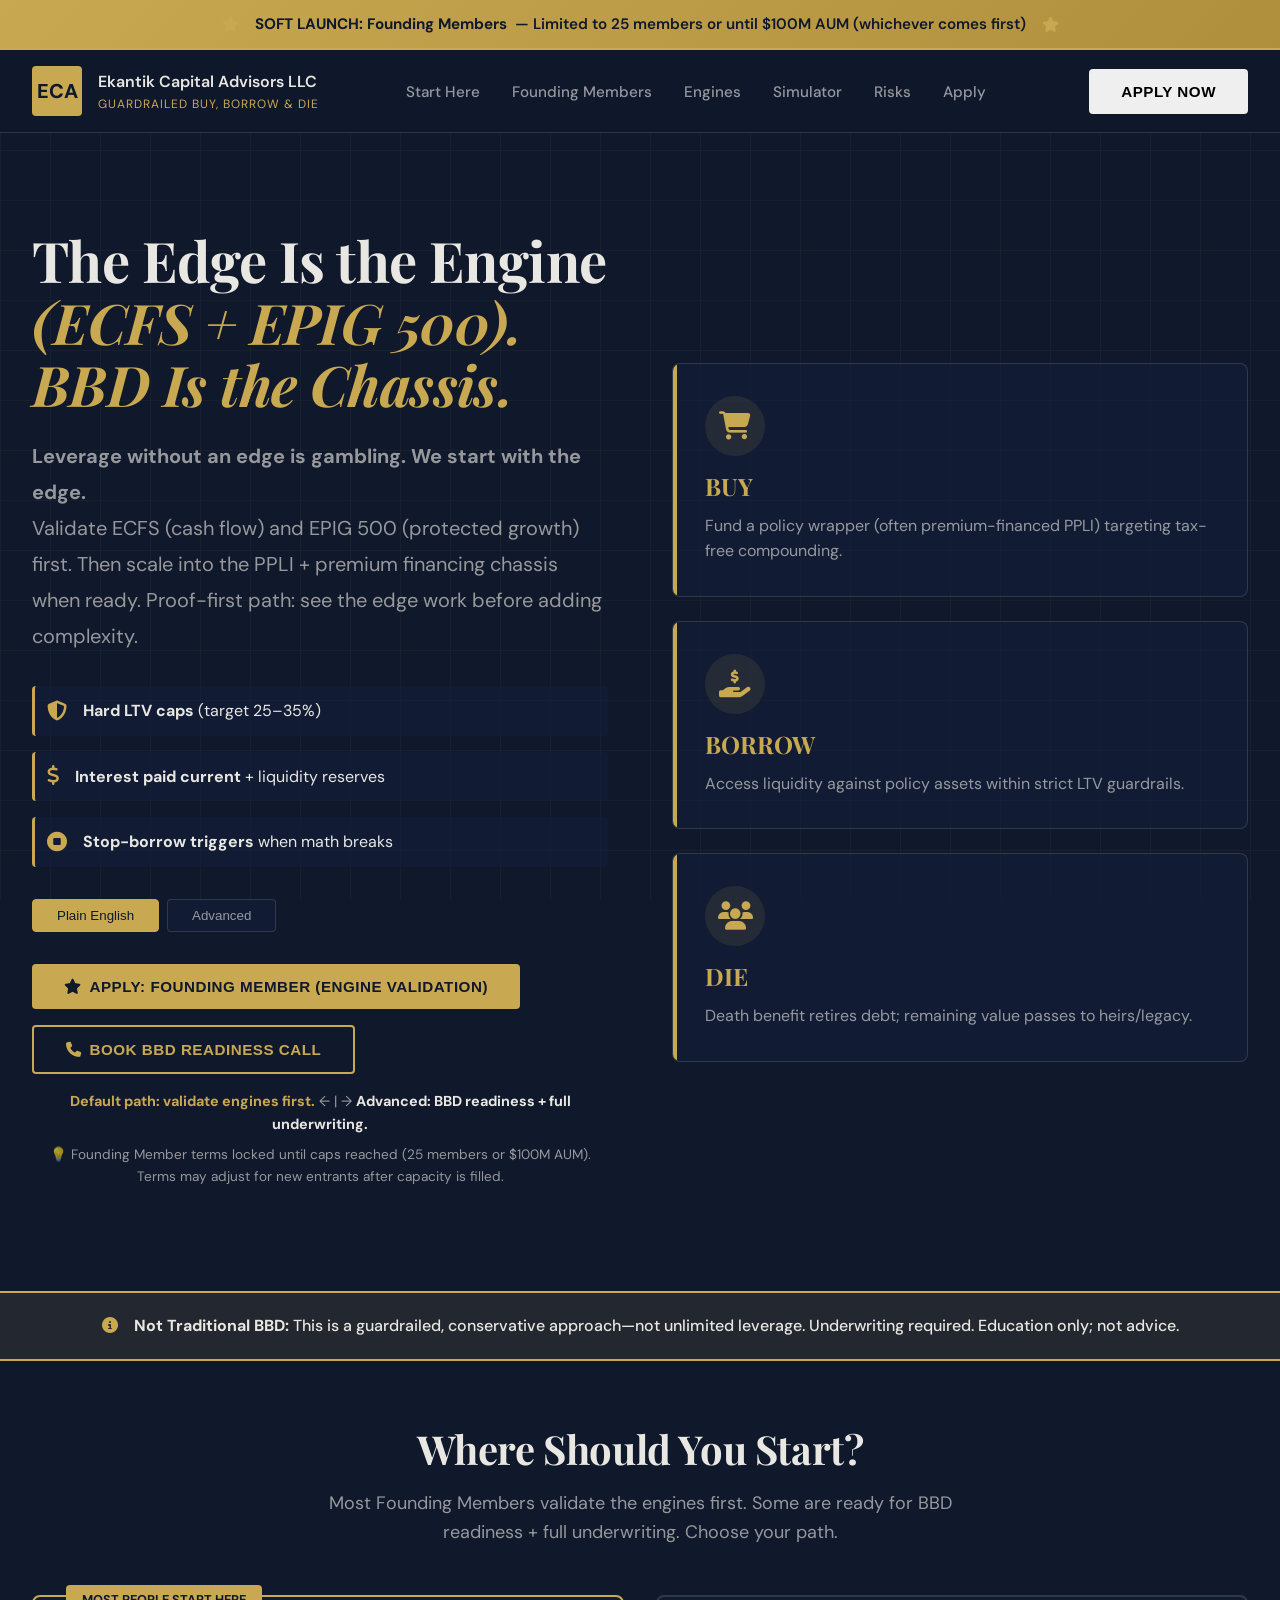
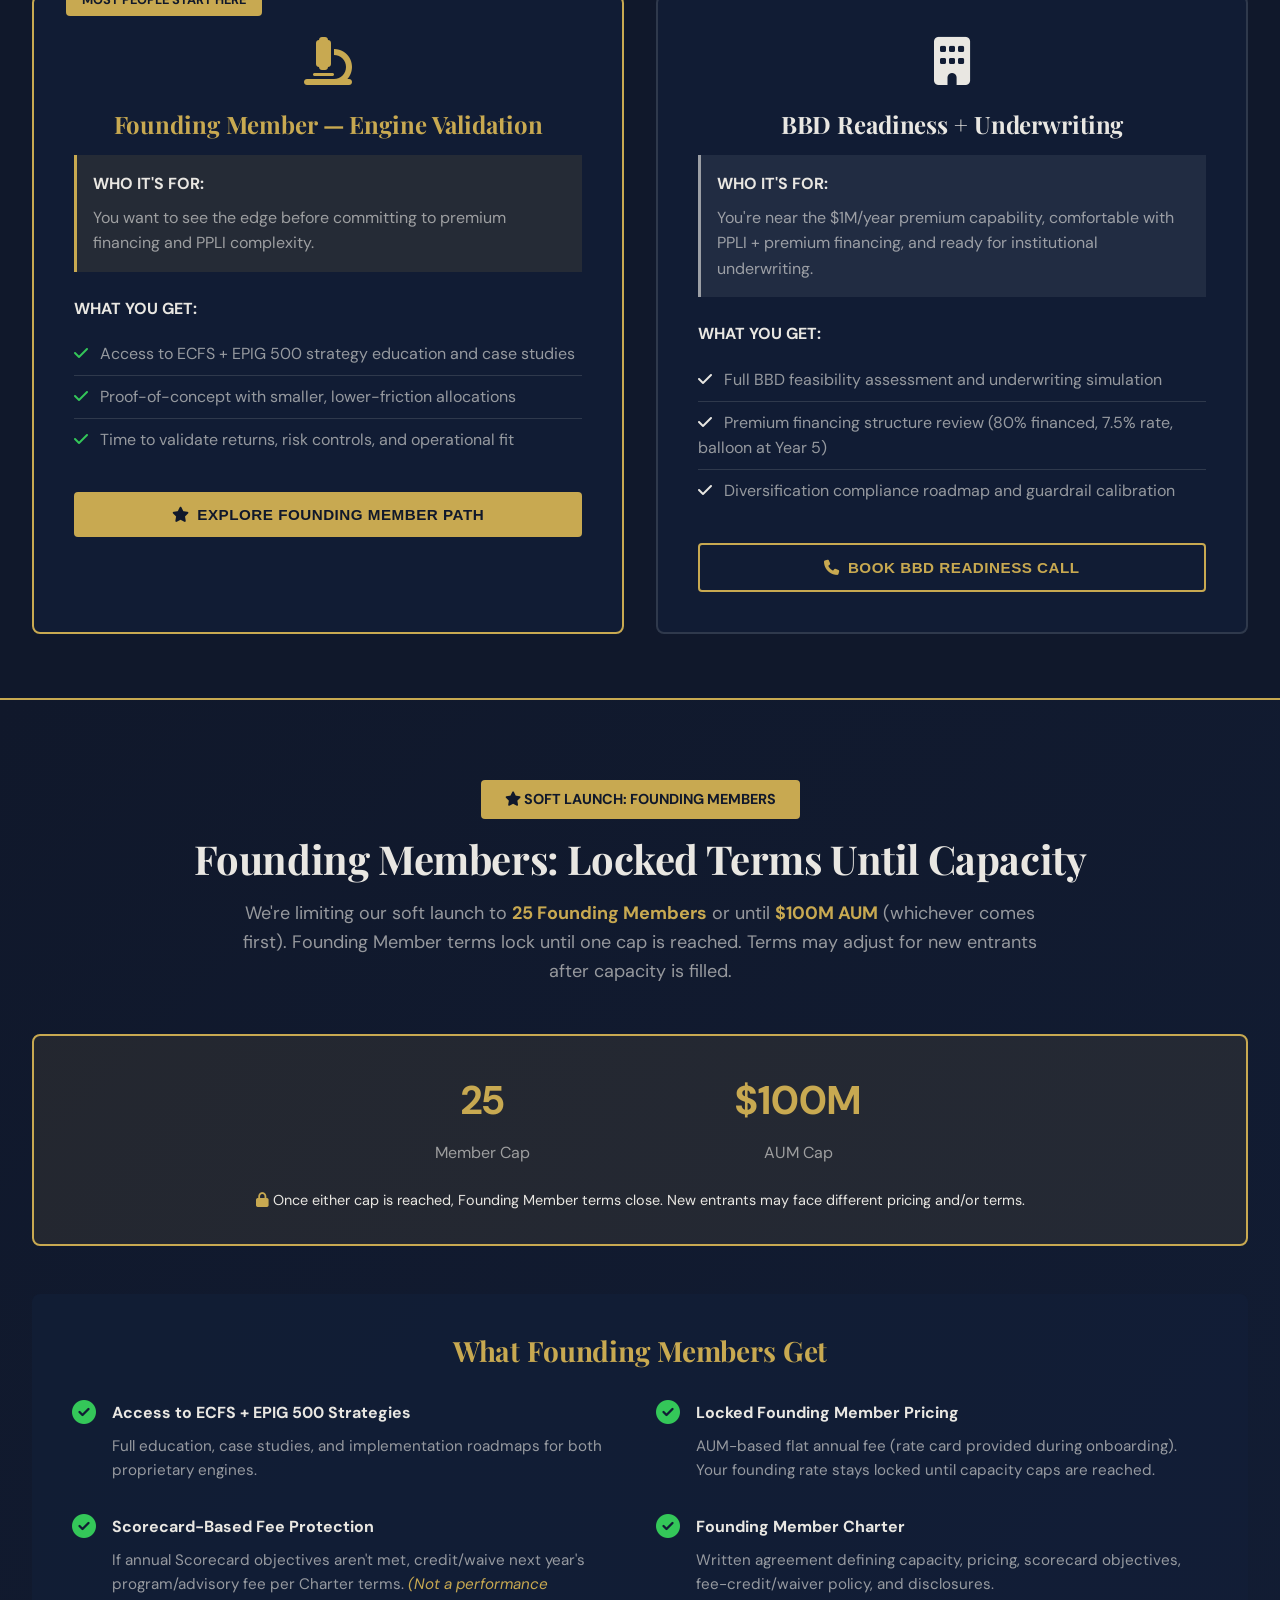
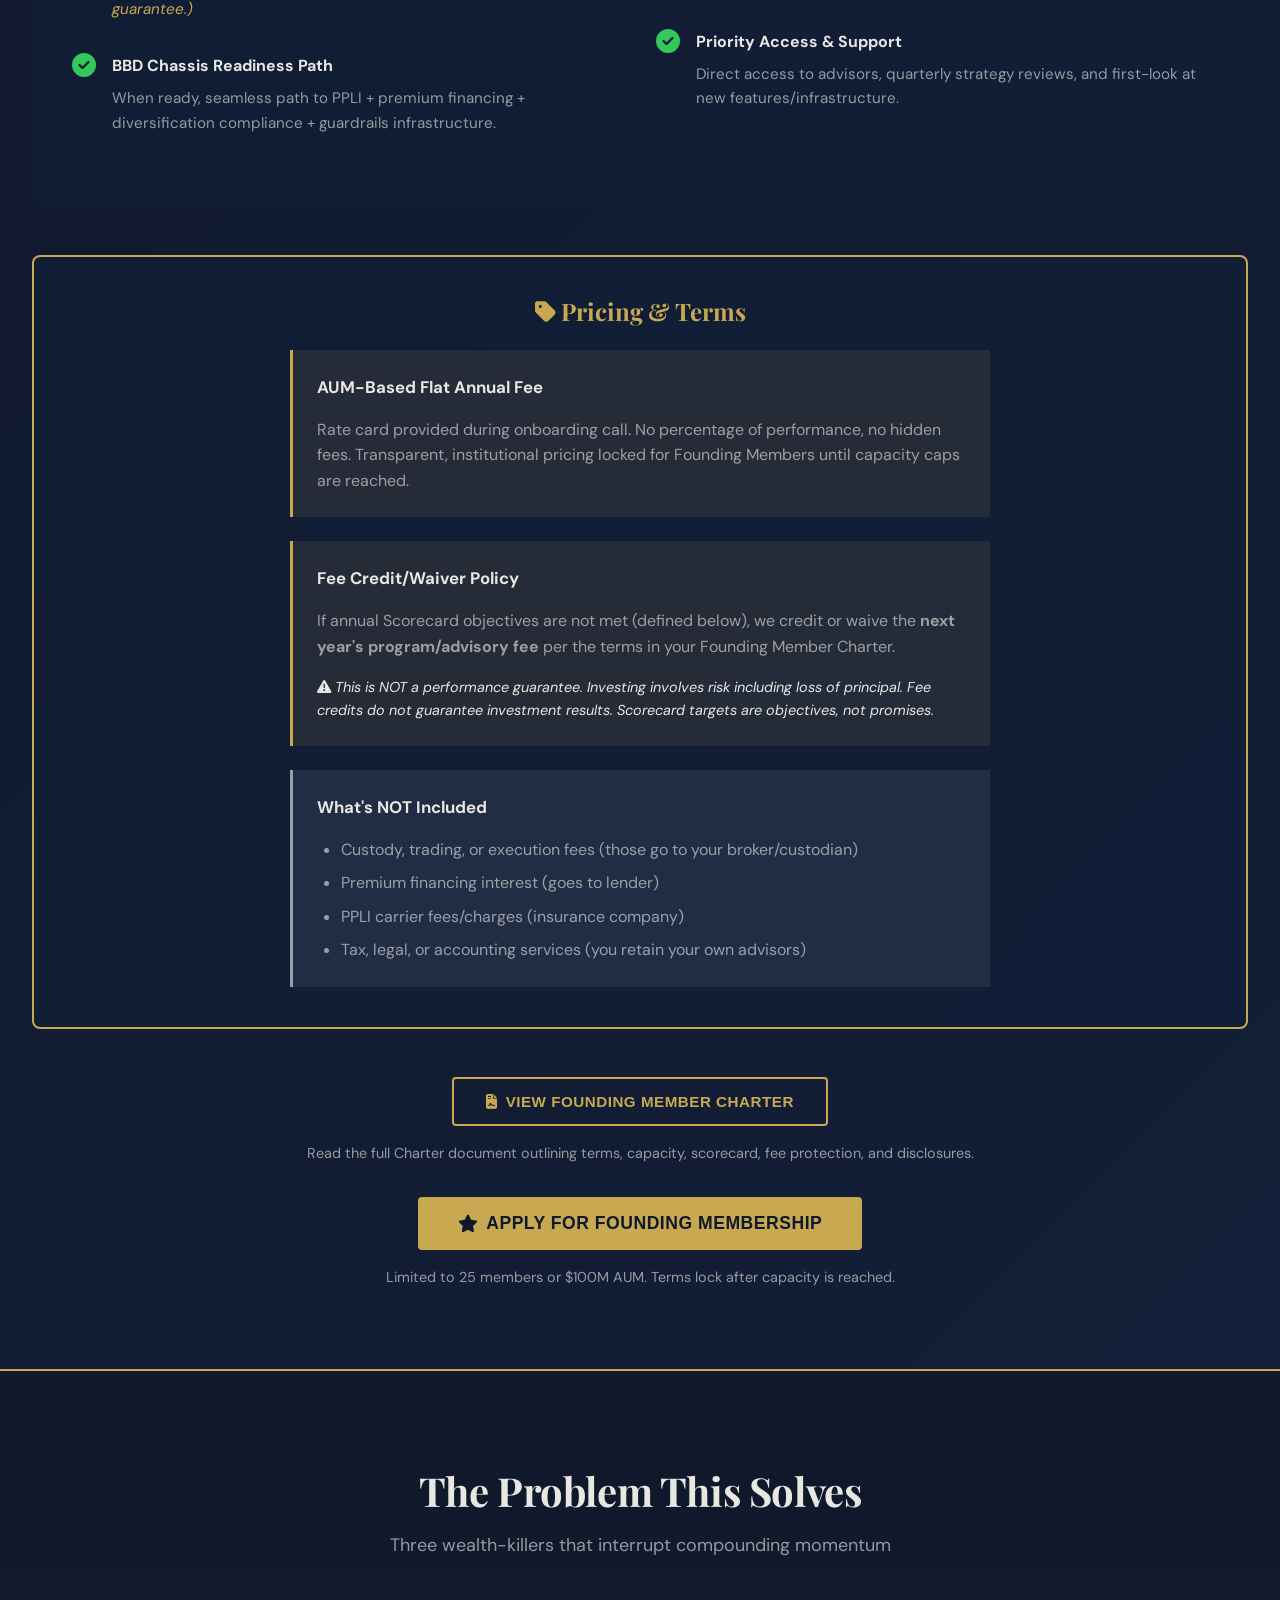
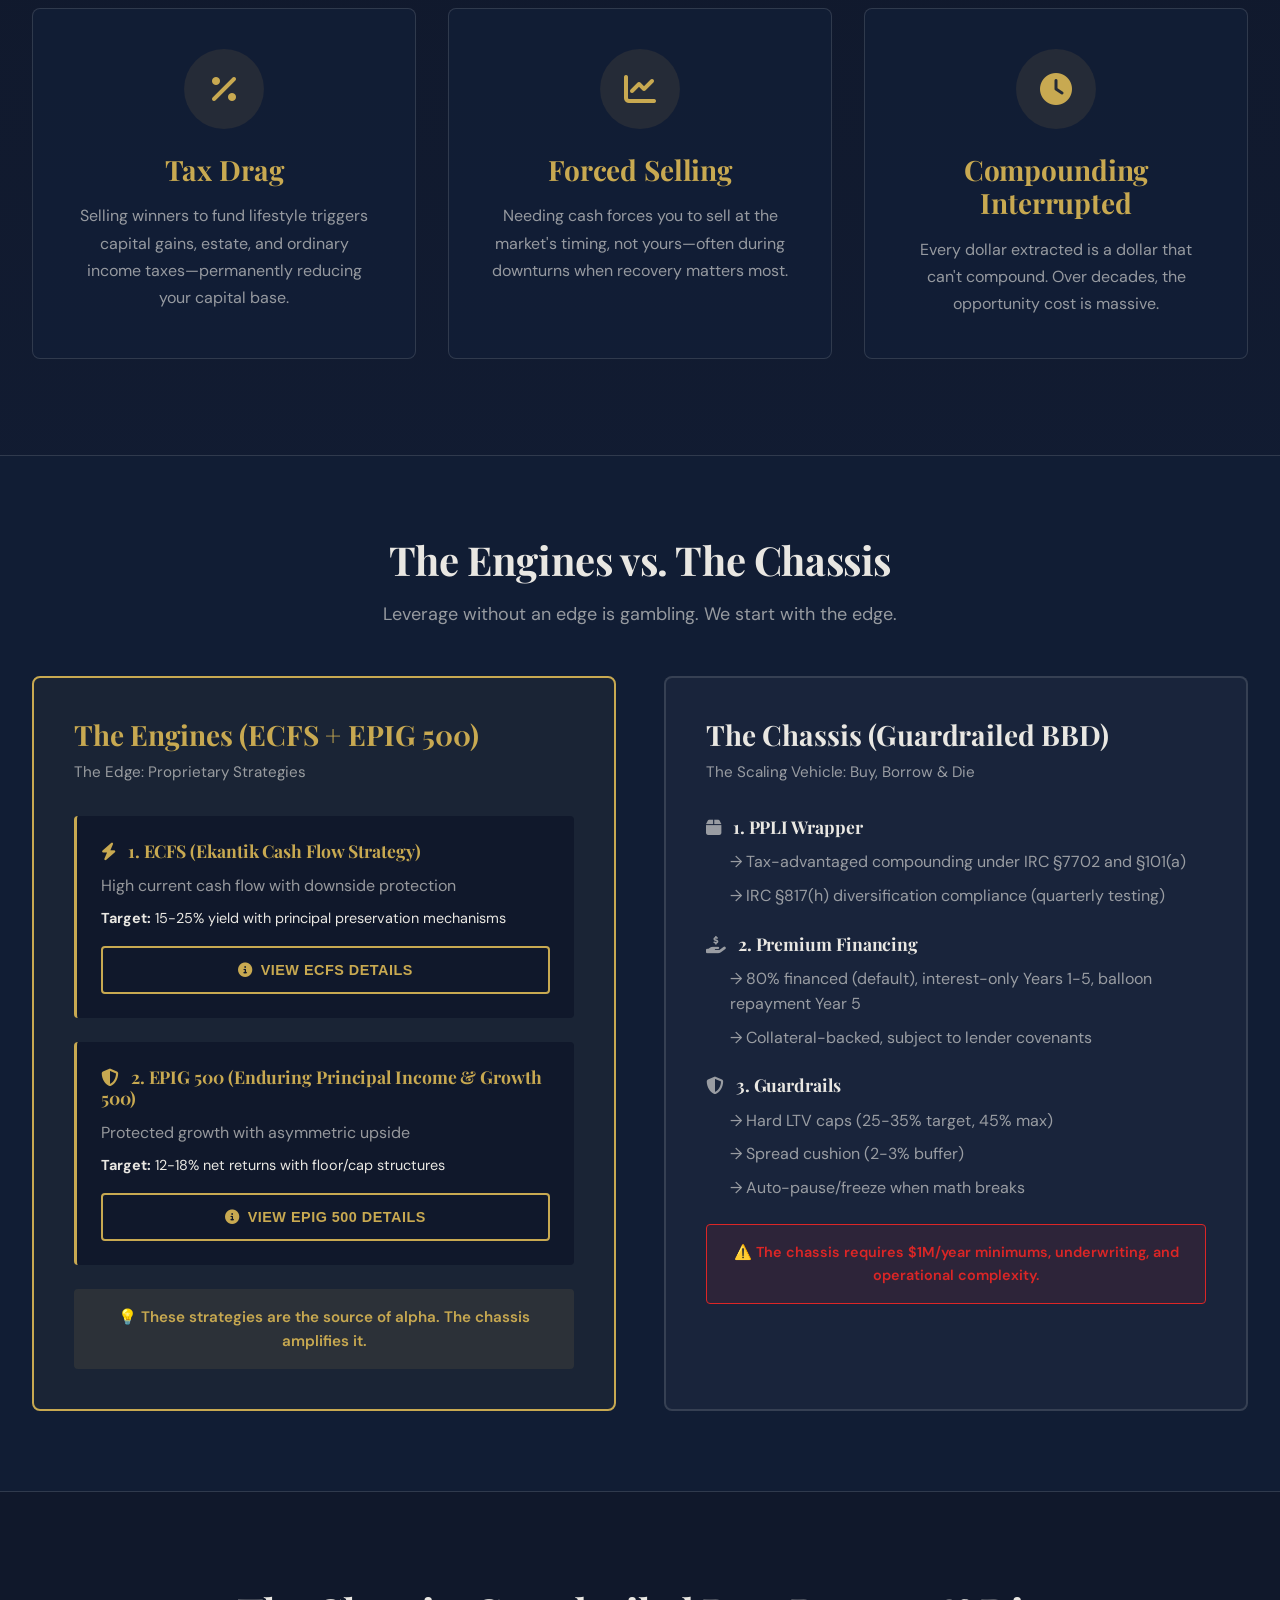
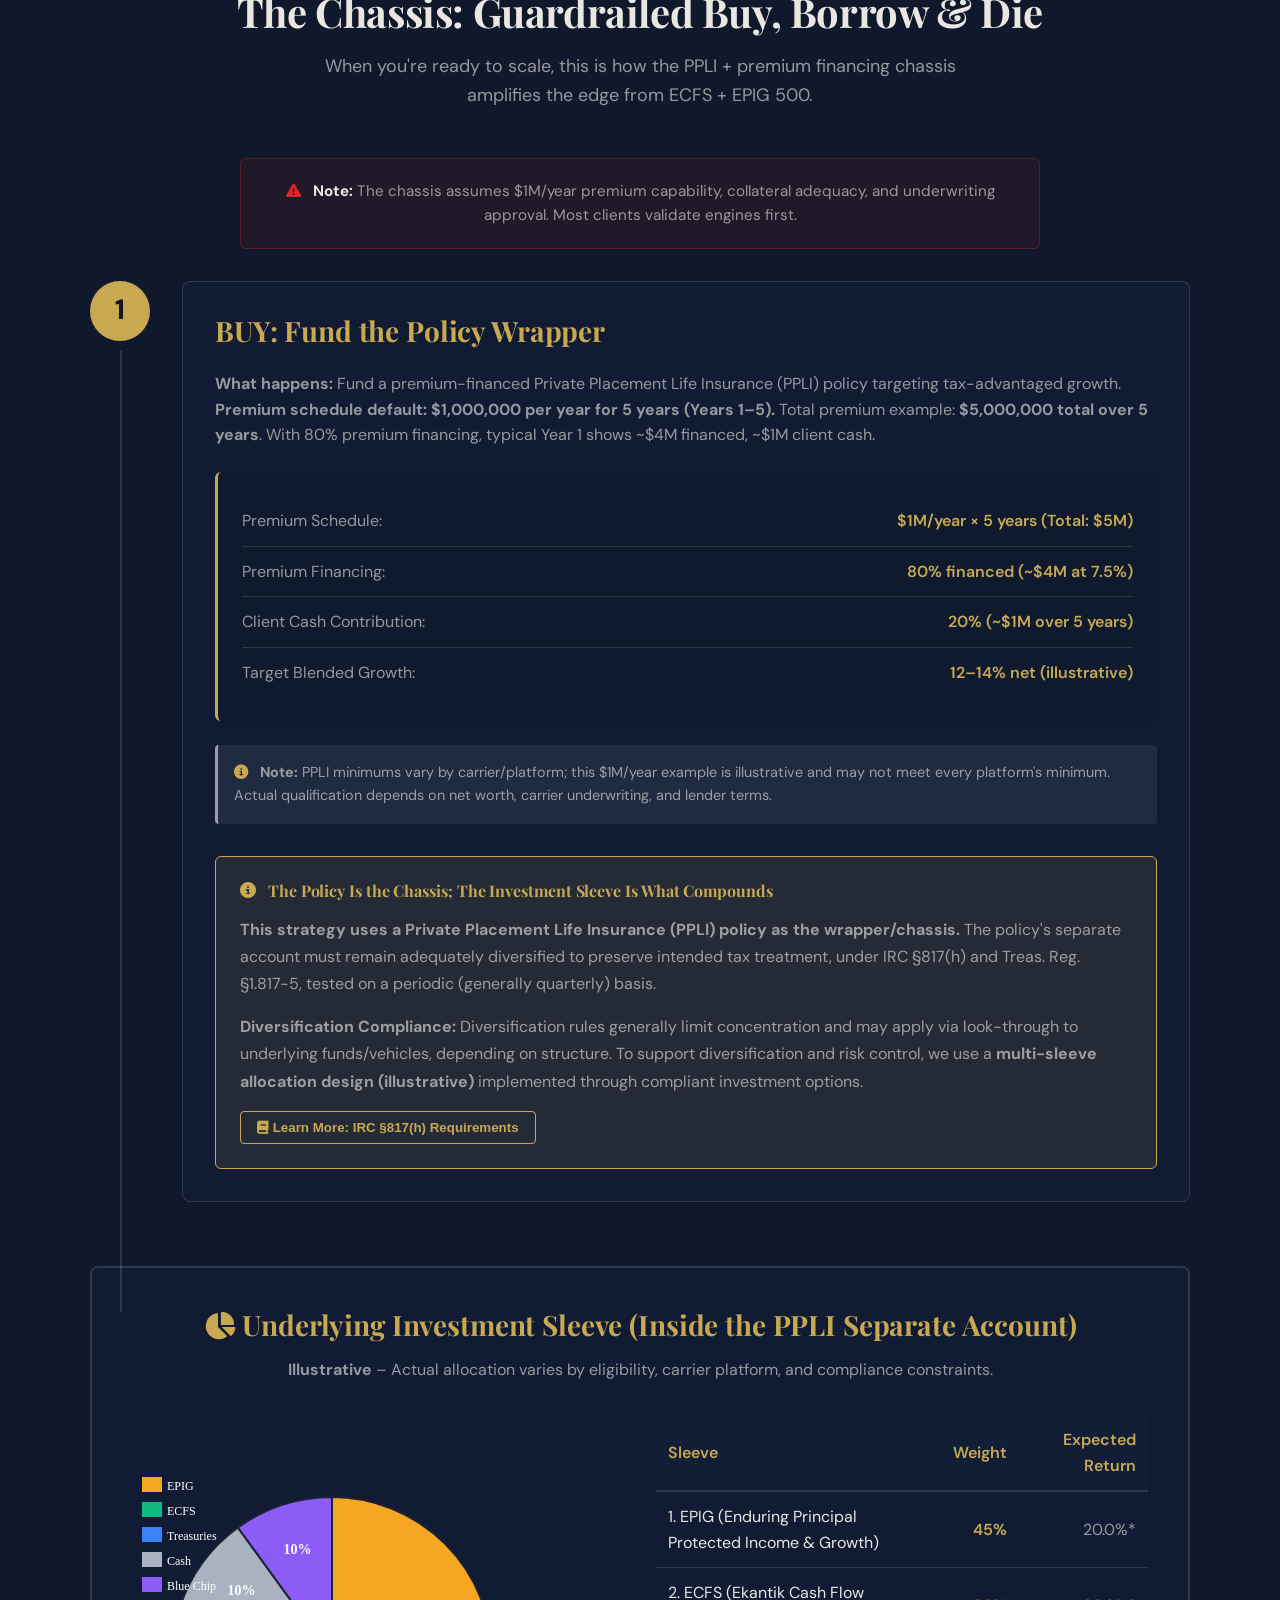
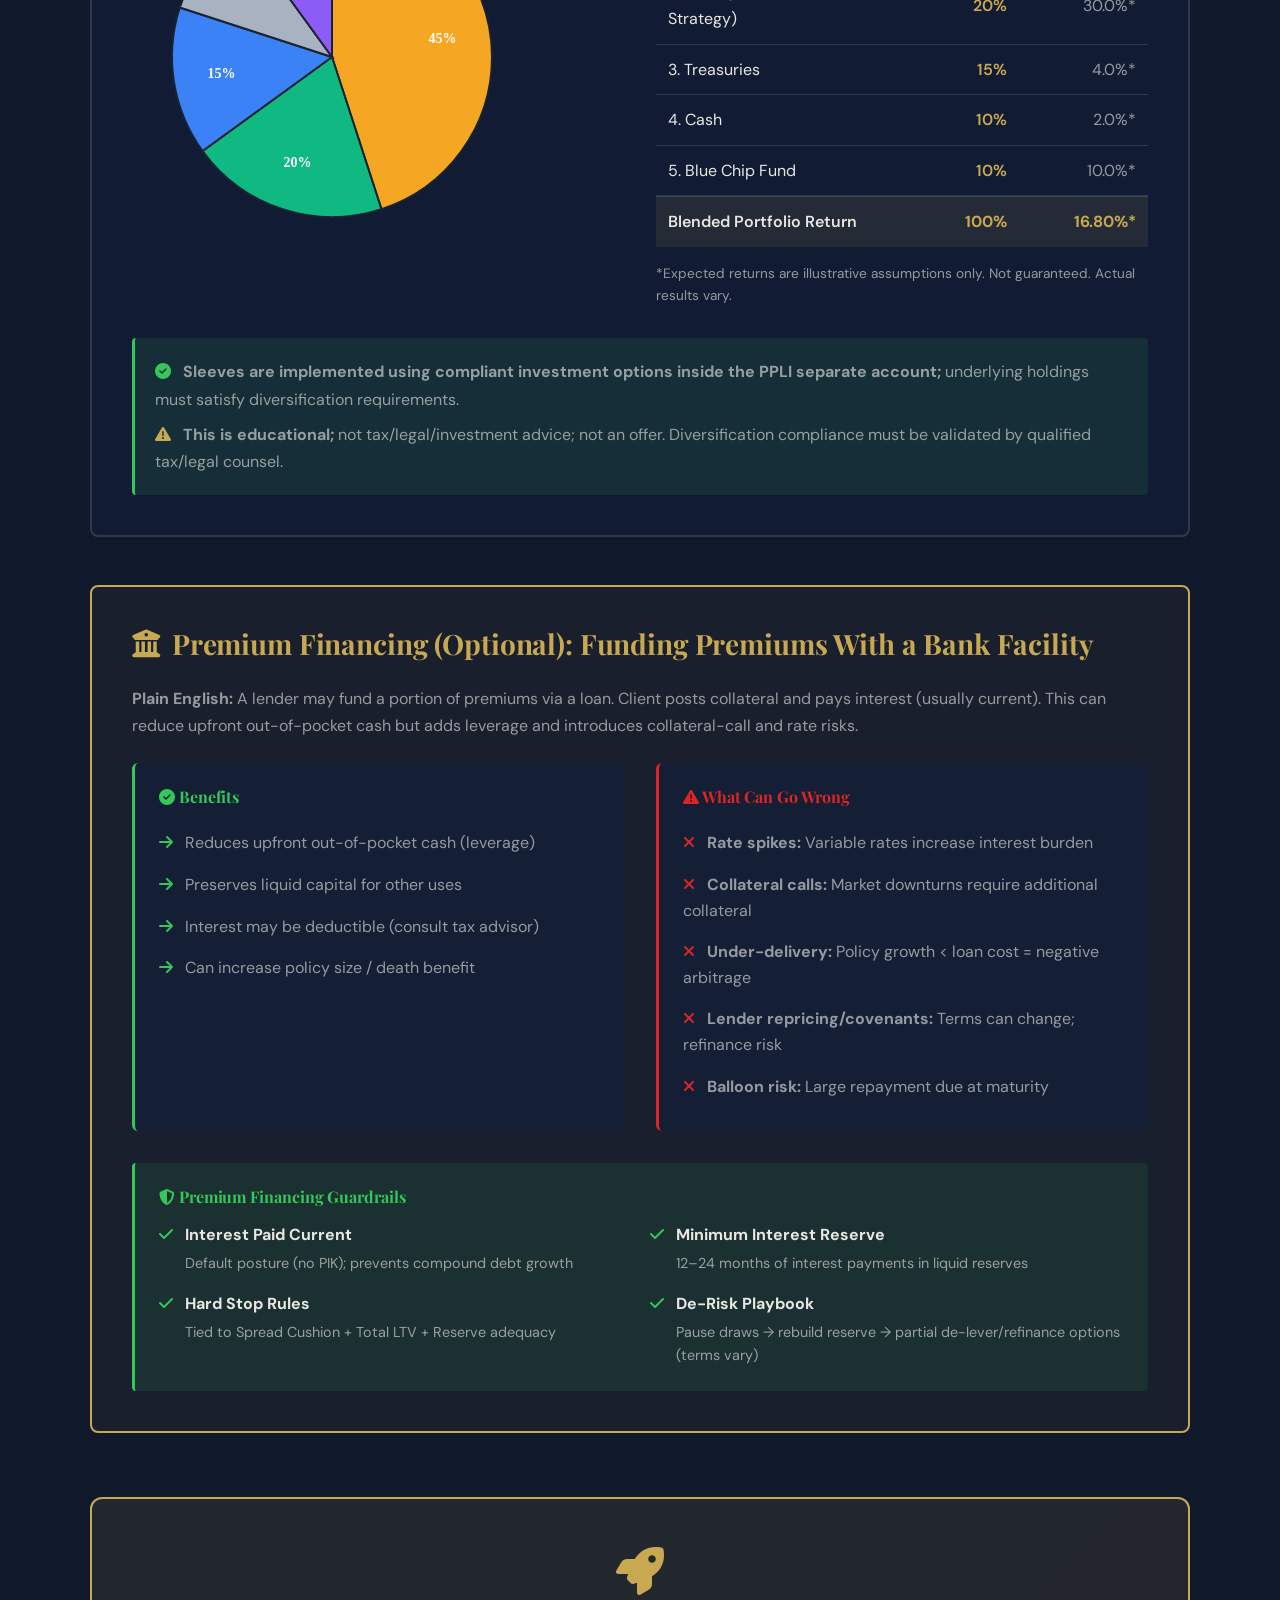
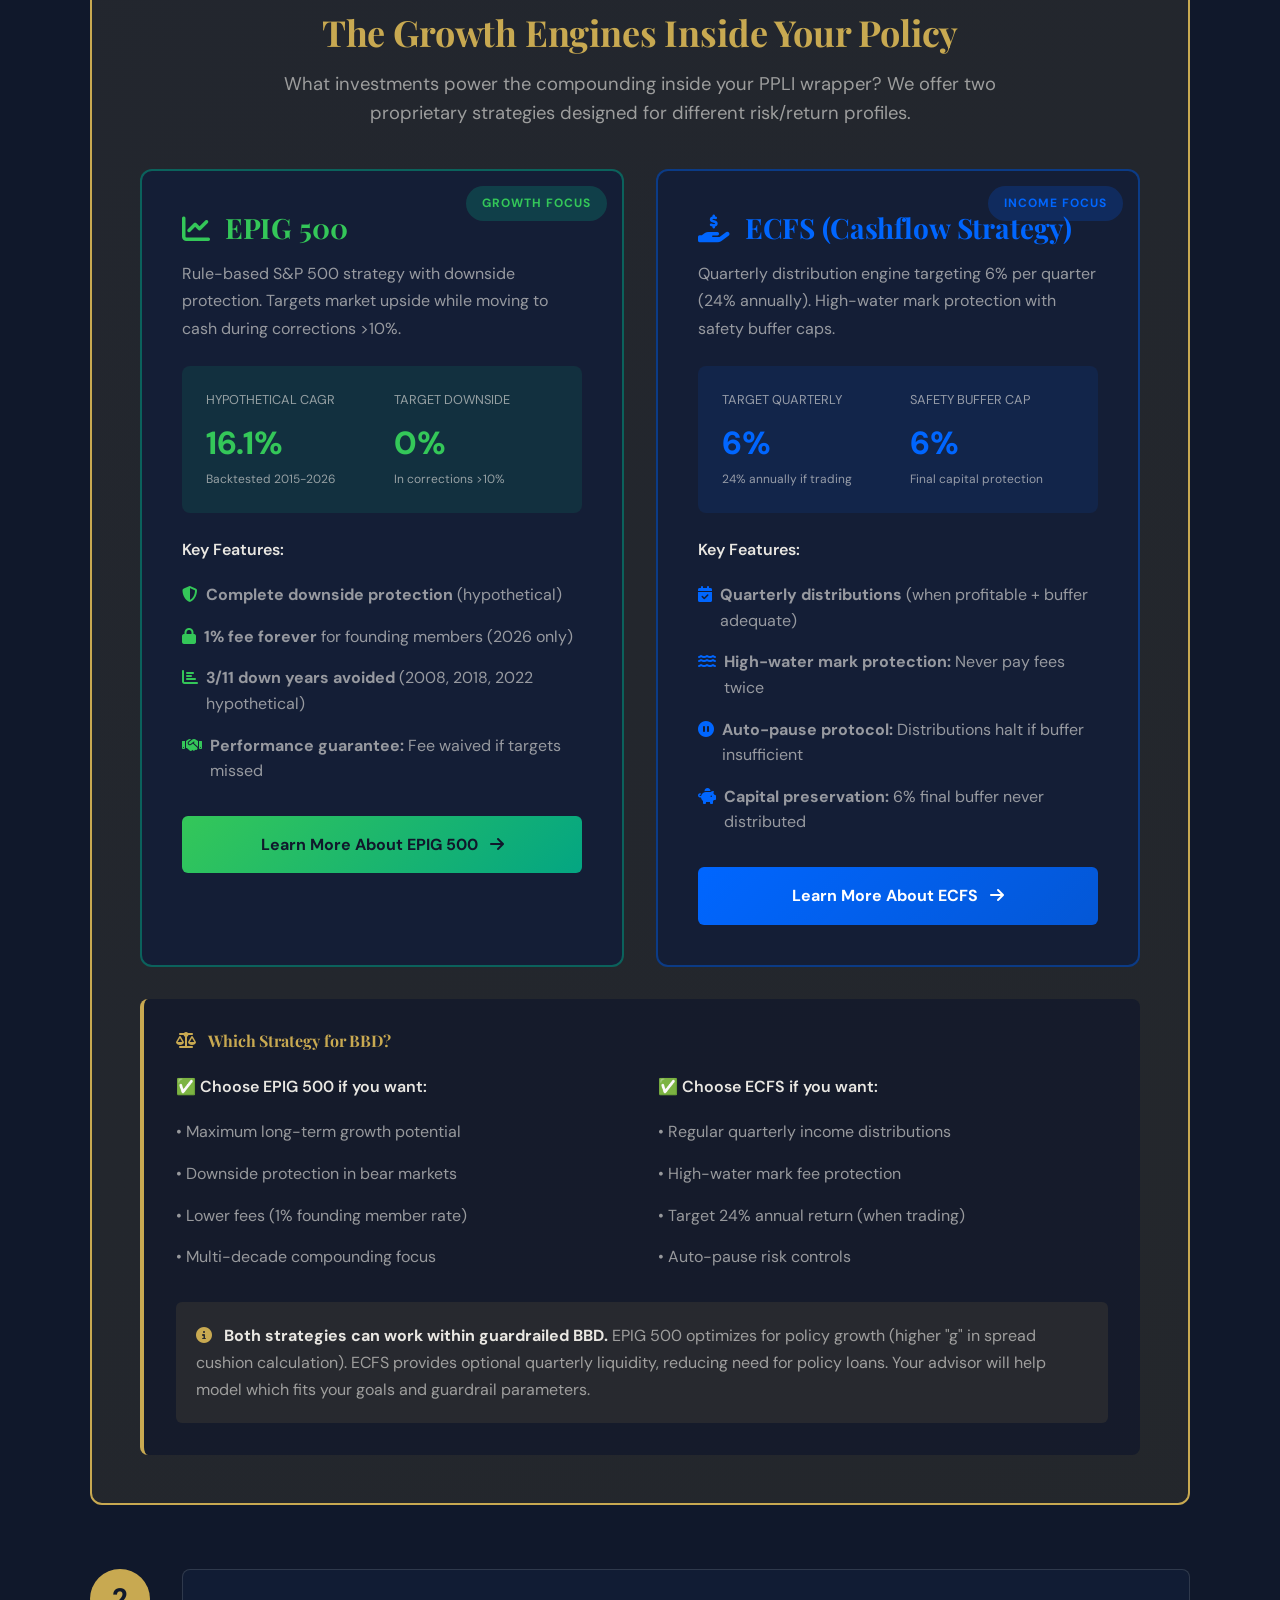
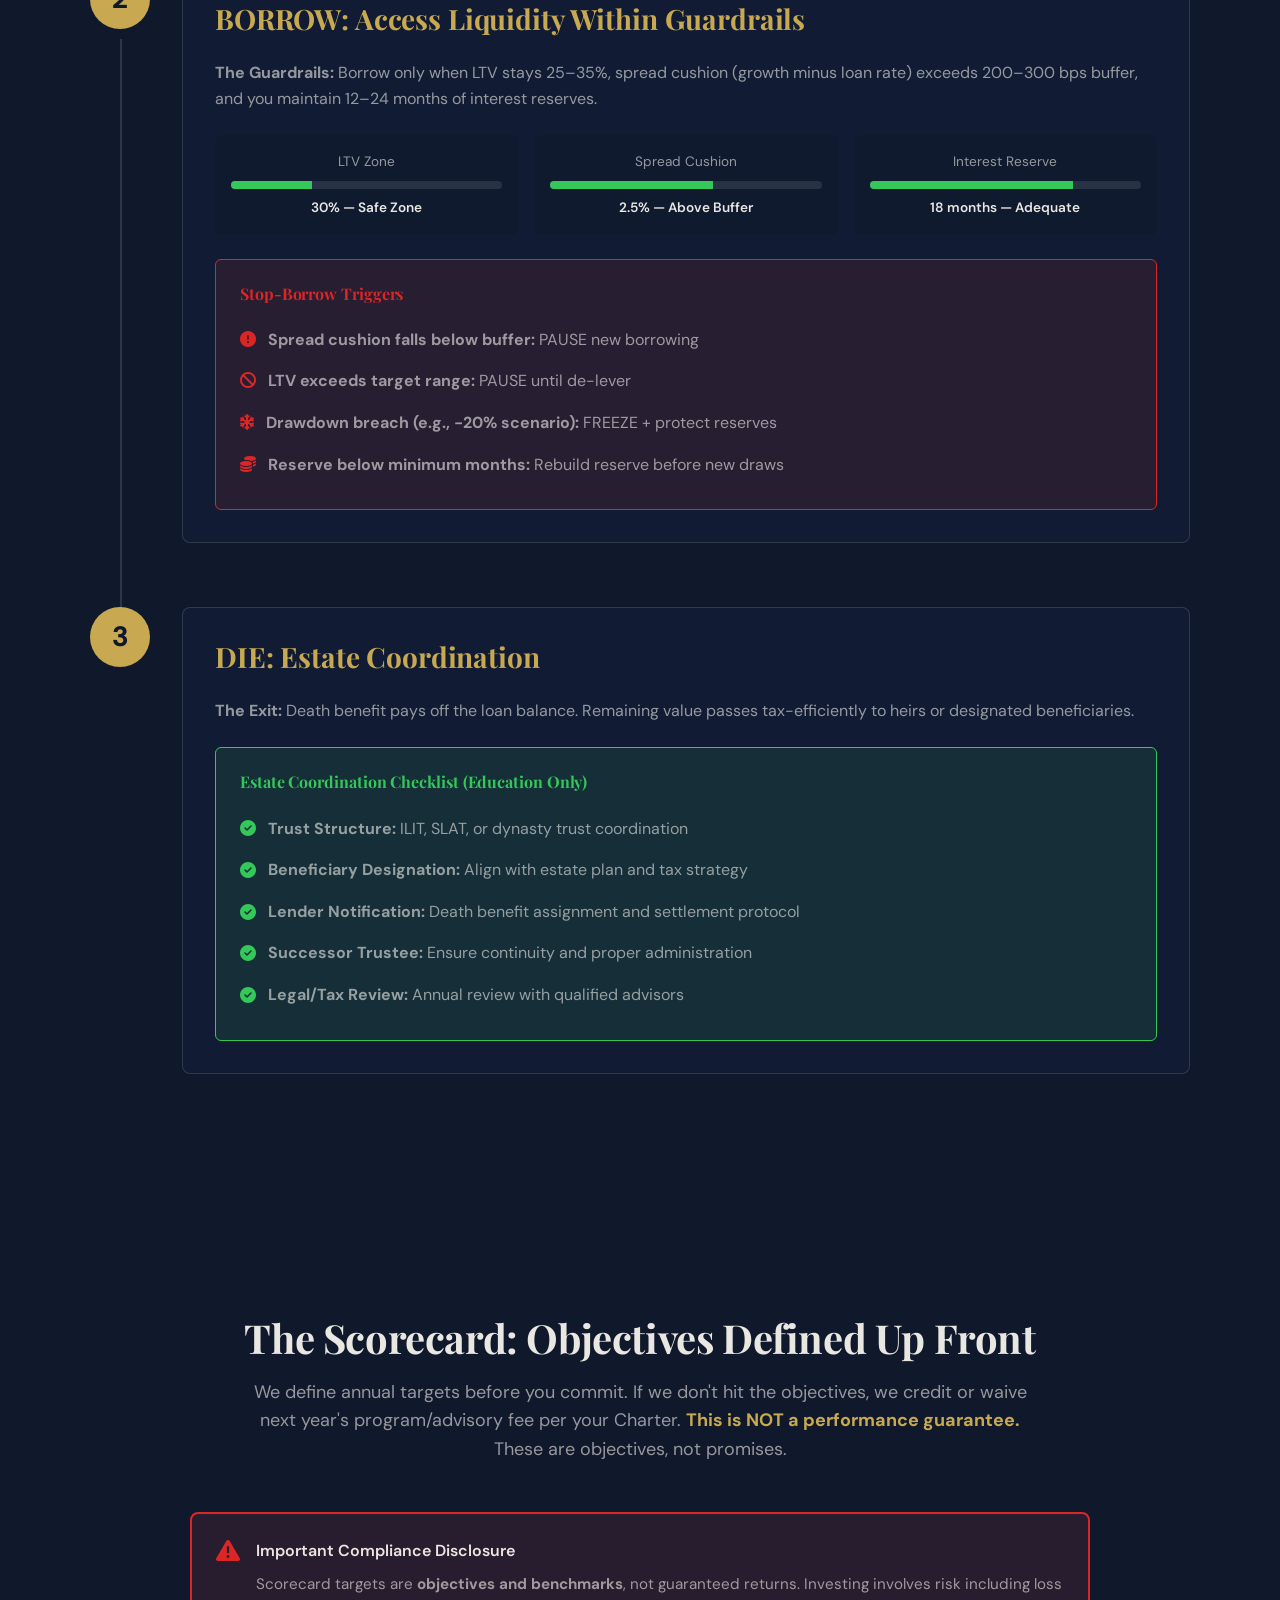
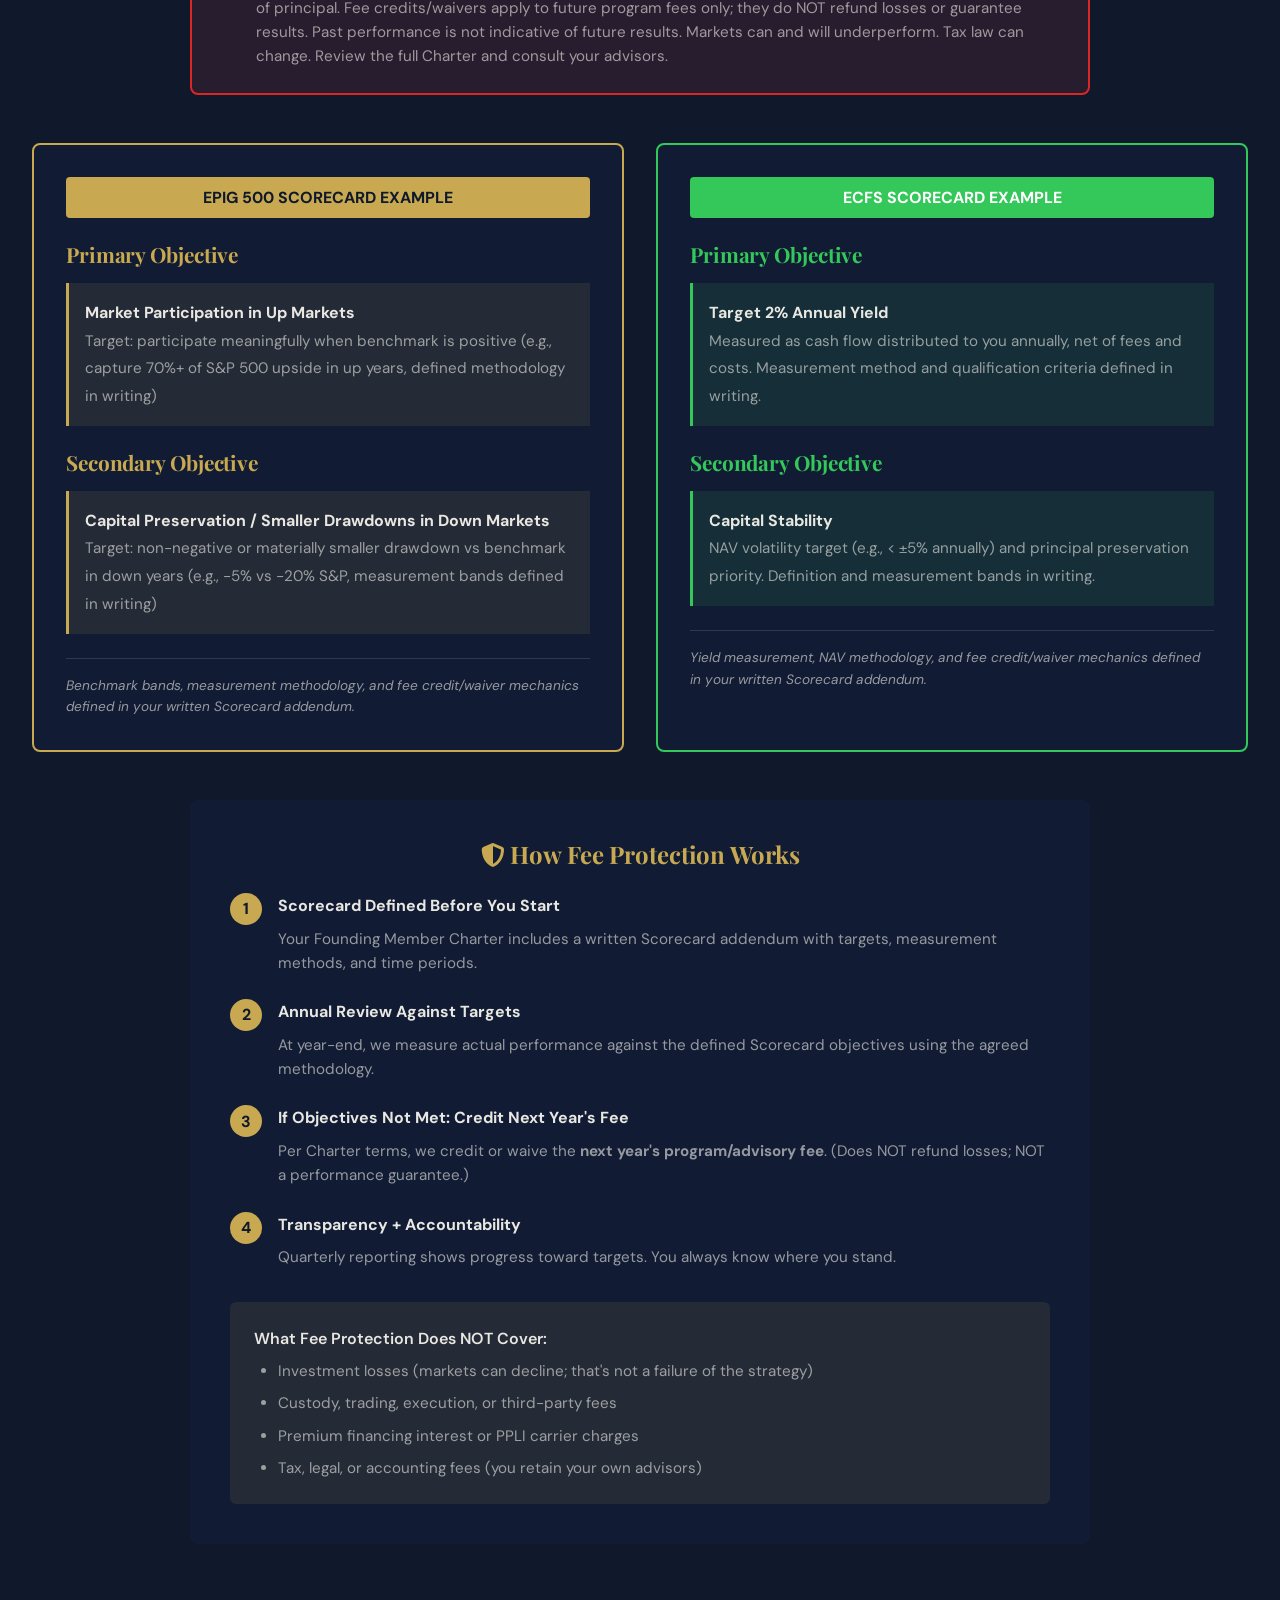
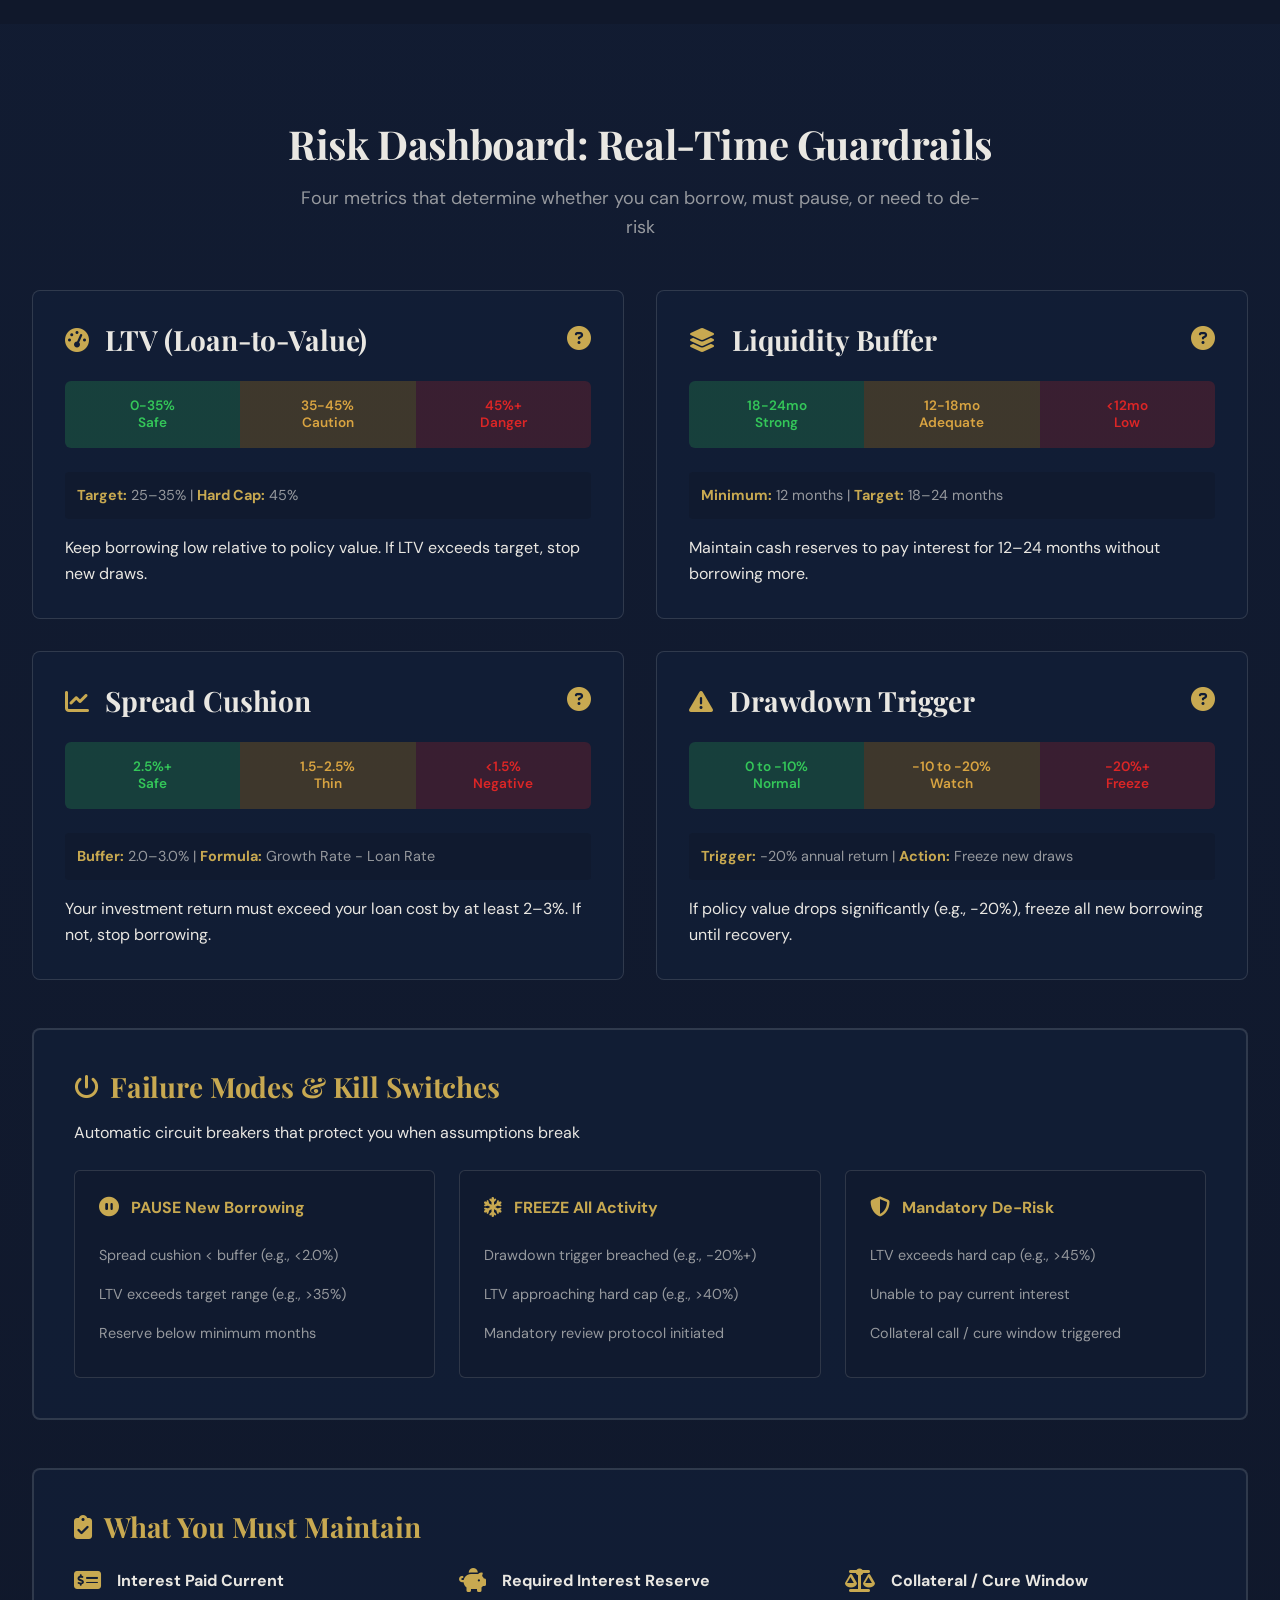
==== commit 29d696fd: "Align branding to accelerator.ekantikcapital.com (deep-navy foundation) The authoritative Ekantik br" ====
--- a/index.html
+++ b/index.html
@@ -7,7 +7,7 @@
     <link rel="stylesheet" href="css/style.css">
     <link rel="preconnect" href="https://fonts.googleapis.com">
     <link rel="preconnect" href="https://fonts.gstatic.com" crossorigin>
-    <link href="https://fonts.googleapis.com/css2?family=Cormorant+Garamond:ital,wght@0,500;0,600;0,700;1,500;1,600&family=DM+Sans:wght@300;400;500;600;700&family=JetBrains+Mono:wght@400;500&display=swap" rel="stylesheet">
+    <link href="https://fonts.googleapis.com/css2?family=Playfair+Display:ital,wght@0,400;0,600;0,700;0,800;0,900;1,600;1,700&family=DM+Sans:wght@300;400;500;600;700&family=DM+Mono:wght@400;500&display=swap" rel="stylesheet">
     <link rel="stylesheet" href="https://cdn.jsdelivr.net/npm/@fortawesome/fontawesome-free@6.4.0/css/all.min.css">
 </head>
 <body>
@@ -216,7 +216,7 @@
     </section>
 
     <!-- Founding Members Offer Section (NEW) -->
-    <section class="founding-members-section" id="founding-members" style="background: linear-gradient(135deg, #F3EFE9 0%, #FAF8F5 100%); padding: 5rem 0; border-top: 2px solid var(--gold-primary); border-bottom: 2px solid var(--gold-primary);">
+    <section class="founding-members-section" id="founding-members" style="background: linear-gradient(135deg, #10182B 0%, #131F38 100%); padding: 5rem 0; border-top: 2px solid var(--gold-primary); border-bottom: 2px solid var(--gold-primary);">
         <div class="container">
             <div style="text-align: center; margin-bottom: 3rem;">
                 <div style="display: inline-block; background: var(--gold-primary); color: var(--navy-dark); padding: 0.5rem 1.5rem; border-radius: 4px; font-weight: 700; font-size: 0.9rem; margin-bottom: 1rem;">
@@ -511,7 +511,7 @@
                         </ul>
                     </div>
                     
-                    <div style="background: rgba(239, 68, 68, 0.1); border: 1px solid var(--red-danger); border-radius: 4px; padding: 1rem; text-align: center;">
+                    <div style="background: rgba(220, 38, 38, 0.1); border: 1px solid var(--red-danger); border-radius: 4px; padding: 1rem; text-align: center;">
                         <p style="margin: 0; color: var(--red-danger); font-weight: 600; font-size: 0.9rem;">
                             ⚠️ The chassis requires $1M/year minimums, underwriting, and operational complexity.
                         </p>
@@ -527,7 +527,7 @@
             <h2 class="section-title">The Chassis: Guardrailed Buy, Borrow & Die</h2>
             <p class="section-subtitle">When you're ready to scale, this is how the PPLI + premium financing chassis amplifies the edge from ECFS + EPIG 500.</p>
             
-            <div style="background: rgba(239, 68, 68, 0.08); border: 1px solid rgba(239, 68, 68, 0.3); border-radius: 6px; padding: 1.25rem; margin: 2rem auto; max-width: 800px; text-align: center;">
+            <div style="background: rgba(220, 38, 38, 0.08); border: 1px solid rgba(220, 38, 38, 0.3); border-radius: 6px; padding: 1.25rem; margin: 2rem auto; max-width: 800px; text-align: center;">
                 <p style="margin: 0; color: var(--text-muted); font-size: 0.95rem;">
                     <i class="fas fa-exclamation-triangle" style="color: var(--red-danger); margin-right: 0.5rem;"></i>
                     <strong style="color: var(--text-light);">Note:</strong> The chassis assumes $1M/year premium capability, collateral adequacy, and underwriting approval. Most clients validate engines first.
@@ -612,7 +612,7 @@
                         <div class="allocation-table-container">
                             <table class="allocation-table" style="width: 100%; border-collapse: collapse;">
                                 <thead>
-                                    <tr style="background: rgba(27, 42, 74, 0.06); border-bottom: 2px solid var(--border-color);">
+                                    <tr style="background: rgba(19, 31, 56, 0.8); border-bottom: 2px solid var(--border-color);">
                                         <th style="padding: 0.75rem; text-align: left; color: var(--gold-primary); font-weight: 600;">Sleeve</th>
                                         <th style="padding: 0.75rem; text-align: right; color: var(--gold-primary); font-weight: 600;">Weight</th>
                                         <th style="padding: 0.75rem; text-align: right; color: var(--gold-primary); font-weight: 600;">Expected Return</th>
@@ -657,7 +657,7 @@
                         </div>
                     </div>
                     
-                    <div style="margin-top: 2rem; padding: 1.25rem; background: rgba(16, 185, 129, 0.1); border-left: 3px solid var(--green-safe); border-radius: 4px;">
+                    <div style="margin-top: 2rem; padding: 1.25rem; background: rgba(52, 199, 89, 0.1); border-left: 3px solid var(--green-safe); border-radius: 4px;">
                         <p style="color: var(--text-muted); line-height: 1.7; margin-bottom: 0.5rem;">
                             <i class="fas fa-check-circle" style="color: var(--green-safe); margin-right: 0.5rem;"></i>
                             <strong>Sleeves are implemented using compliant investment options inside the PPLI separate account;</strong> underlying holdings must satisfy diversification requirements.
@@ -685,7 +685,7 @@
                     </p>
                     
                     <div style="display: grid; grid-template-columns: 1fr 1fr; gap: 2rem; margin-bottom: 2rem;">
-                        <div style="background: rgba(27, 42, 74, 0.06); padding: 1.5rem; border-radius: 6px; border-left: 3px solid var(--green-safe);">
+                        <div style="background: rgba(19, 31, 56, 0.8); padding: 1.5rem; border-radius: 6px; border-left: 3px solid var(--green-safe);">
                             <h4 style="color: var(--green-safe); margin-bottom: 1rem;"><i class="fas fa-check-circle"></i> Benefits</h4>
                             <ul style="list-style: none; padding: 0; margin: 0;">
                                 <li style="padding: 0.5rem 0; color: var(--text-muted);"><i class="fas fa-arrow-right" style="color: var(--green-safe); margin-right: 0.5rem;"></i> Reduces upfront out-of-pocket cash (leverage)</li>
@@ -695,7 +695,7 @@
                             </ul>
                         </div>
                         
-                        <div style="background: rgba(27, 42, 74, 0.06); padding: 1.5rem; border-radius: 6px; border-left: 3px solid var(--red-danger);">
+                        <div style="background: rgba(19, 31, 56, 0.8); padding: 1.5rem; border-radius: 6px; border-left: 3px solid var(--red-danger);">
                             <h4 style="color: var(--red-danger); margin-bottom: 1rem;"><i class="fas fa-exclamation-triangle"></i> What Can Go Wrong</h4>
                             <ul style="list-style: none; padding: 0; margin: 0;">
                                 <li style="padding: 0.5rem 0; color: var(--text-muted);"><i class="fas fa-times" style="color: var(--red-danger); margin-right: 0.5rem;"></i> <strong>Rate spikes:</strong> Variable rates increase interest burden</li>
@@ -707,7 +707,7 @@
                         </div>
                     </div>
                     
-                    <div style="background: rgba(16, 185, 129, 0.1); padding: 1.5rem; border-left: 3px solid var(--green-safe); border-radius: 4px;">
+                    <div style="background: rgba(52, 199, 89, 0.1); padding: 1.5rem; border-left: 3px solid var(--green-safe); border-radius: 4px;">
                         <h4 style="color: var(--green-safe); margin-bottom: 1rem;"><i class="fas fa-shield-alt"></i> Premium Financing Guardrails</h4>
                         <div style="display: grid; grid-template-columns: repeat(2, 1fr); gap: 1rem;">
                             <div style="display: flex; gap: 0.75rem;">
@@ -754,7 +754,7 @@
 
                     <div style="display: grid; grid-template-columns: 1fr 1fr; gap: 2rem; margin-bottom: 2rem;">
                         <!-- EPIG 500 Card -->
-                        <div style="background: rgba(27, 42, 74, 0.06); border: 2px solid rgba(0, 200, 150, 0.4); border-radius: 12px; padding: 2.5rem; position: relative; overflow: hidden;">
+                        <div style="background: rgba(19, 31, 56, 0.9); border: 2px solid rgba(0, 200, 150, 0.4); border-radius: 12px; padding: 2.5rem; position: relative; overflow: hidden;">
                             <div style="position: absolute; top: 15px; right: 15px;">
                                 <div style="background: rgba(0, 200, 150, 0.2); color: var(--green-safe); padding: 0.5rem 1rem; border-radius: 20px; font-size: 0.75rem; font-weight: 700; text-transform: uppercase; letter-spacing: 1px;">
                                     Growth Focus
@@ -812,7 +812,7 @@
                         </div>
 
                         <!-- ECFS Card -->
-                        <div style="background: rgba(27, 42, 74, 0.06); border: 2px solid rgba(0, 102, 255, 0.4); border-radius: 12px; padding: 2.5rem; position: relative; overflow: hidden;">
+                        <div style="background: rgba(19, 31, 56, 0.9); border: 2px solid rgba(0, 102, 255, 0.4); border-radius: 12px; padding: 2.5rem; position: relative; overflow: hidden;">
                             <div style="position: absolute; top: 15px; right: 15px;">
                                 <div style="background: rgba(0, 102, 255, 0.2); color: #0066FF; padding: 0.5rem 1rem; border-radius: 20px; font-size: 0.75rem; font-weight: 700; text-transform: uppercase; letter-spacing: 1px;">
                                     Income Focus
@@ -871,7 +871,7 @@
                     </div>
 
                     <!-- Comparison Summary -->
-                    <div style="background: rgba(27, 42, 74, 0.06); padding: 2rem; border-radius: 8px; border-left: 4px solid var(--gold-primary);">
+                    <div style="background: rgba(16, 24, 43, 0.7); padding: 2rem; border-radius: 8px; border-left: 4px solid var(--gold-primary);">
                         <h4 style="color: var(--gold-primary); margin-bottom: 1.5rem; display: flex; align-items: center; gap: 0.75rem;">
                             <i class="fas fa-balance-scale"></i>
                             Which Strategy for BBD?
@@ -1041,21 +1041,21 @@
                 </div>
 
                 <!-- ECFS Scorecard -->
-                <div style="background: var(--card-bg); border: 2px solid #0B7A5E; border-radius: 8px; padding: 2rem;">
-                    <div style="background: #0B7A5E; color: white; padding: 0.5rem 1rem; border-radius: 4px; font-weight: 700; text-align: center; margin-bottom: 1.5rem;">
+                <div style="background: var(--card-bg); border: 2px solid #34C759; border-radius: 8px; padding: 2rem;">
+                    <div style="background: #34C759; color: white; padding: 0.5rem 1rem; border-radius: 4px; font-weight: 700; text-align: center; margin-bottom: 1.5rem;">
                         ECFS SCORECARD EXAMPLE
                     </div>
 
-                    <h3 style="color: #0B7A5E; margin-bottom: 1rem; font-size: 1.3rem;">Primary Objective</h3>
-                    <div style="background: rgba(16, 185, 129, 0.1); border-left: 3px solid #0B7A5E; padding: 1rem; margin-bottom: 1.5rem;">
+                    <h3 style="color: #34C759; margin-bottom: 1rem; font-size: 1.3rem;">Primary Objective</h3>
+                    <div style="background: rgba(52, 199, 89, 0.1); border-left: 3px solid #34C759; padding: 1rem; margin-bottom: 1.5rem;">
                         <p style="margin: 0; color: var(--text-light); line-height: 1.7;">
                             <strong>Target 2% Annual Yield</strong><br>
                             <span style="color: var(--text-muted); font-size: 0.95rem;">Measured as cash flow distributed to you annually, net of fees and costs. Measurement method and qualification criteria defined in writing.</span>
                         </p>
                     </div>
 
-                    <h3 style="color: #0B7A5E; margin-bottom: 1rem; font-size: 1.3rem;">Secondary Objective</h3>
-                    <div style="background: rgba(16, 185, 129, 0.1); border-left: 3px solid #0B7A5E; padding: 1rem; margin-bottom: 1.5rem;">
+                    <h3 style="color: #34C759; margin-bottom: 1rem; font-size: 1.3rem;">Secondary Objective</h3>
+                    <div style="background: rgba(52, 199, 89, 0.1); border-left: 3px solid #34C759; padding: 1rem; margin-bottom: 1.5rem;">
                         <p style="margin: 0; color: var(--text-light); line-height: 1.7;">
                             <strong>Capital Stability</strong><br>
                             <span style="color: var(--text-muted); font-size: 0.95rem;">NAV volatility target (e.g., < ±5% annually) and principal preservation priority. Definition and measurement bands in writing.</span>
@@ -1420,7 +1420,7 @@
                             <!-- Blended Portfolio Mode (Default) -->
                             <div id="blendedMode" class="sleeve-inputs">
                                 <!-- IRC 817(h) Compliance Badge -->
-                                <div style="background: rgba(16, 185, 129, 0.15); border: 2px solid var(--green-safe); border-radius: 6px; padding: 1rem; margin: 1rem 0 1.5rem 0;">
+                                <div style="background: rgba(52, 199, 89, 0.15); border: 2px solid var(--green-safe); border-radius: 6px; padding: 1rem; margin: 1rem 0 1.5rem 0;">
                                     <div style="display: flex; align-items: center; gap: 0.75rem; margin-bottom: 0.5rem;">
                                         <i class="fas fa-shield-alt" style="color: var(--green-safe); font-size: 1.5rem;"></i>
                                         <div style="flex: 1;">
@@ -1432,7 +1432,7 @@
                                             </div>
                                         </div>
                                     </div>
-                                    <div style="background: rgba(27, 42, 74, 0.06); padding: 0.75rem; border-radius: 4px; margin-top: 0.75rem;">
+                                    <div style="background: rgba(19, 31, 56, 0.6); padding: 0.75rem; border-radius: 4px; margin-top: 0.75rem;">
                                         <div style="font-size: 0.8rem; color: var(--text-muted); line-height: 1.5;">
                                             <strong style="color: var(--text-light);">Safe Harbor Test (Real-Time):</strong><br>
                                             <span class="irc-compliance-tests">
@@ -1445,7 +1445,7 @@
                                     </div>
                                 </div>
                                 
-                                <div class="allocation-warning" style="background: rgba(239, 68, 68, 0.1); border: 1px solid var(--red-danger); border-radius: 4px; padding: 0.75rem; margin: 1rem 0 1.5rem 0; font-size: 0.85rem;">
+                                <div class="allocation-warning" style="background: rgba(220, 38, 38, 0.1); border: 1px solid var(--red-danger); border-radius: 4px; padding: 0.75rem; margin: 1rem 0 1.5rem 0; font-size: 0.85rem;">
                                     <i class="fas fa-exclamation-triangle" style="color: var(--red-danger);"></i>
                                     <strong style="color: var(--red-danger);">Important:</strong> If you adjust allocations, you must ensure continued compliance with IRC §817(h) diversification requirements (Reg. §1.817-5). Failing safe harbor tests may result in loss of PPLI tax benefits.
                                 </div>
@@ -1515,7 +1515,7 @@
                                     </div>
                                 </div>
                                 
-                                <div style="background: rgba(27, 42, 74, 0.06); padding: 1rem; border-radius: 4px; border-left: 3px solid var(--gold-primary); margin-top: 1.5rem;">
+                                <div style="background: rgba(19, 31, 56, 0.8); padding: 1rem; border-radius: 4px; border-left: 3px solid var(--gold-primary); margin-top: 1.5rem;">
                                     <div style="display: flex; justify-content: space-between; align-items: center;">
                                         <strong style="color: var(--text-light);">Total Weight:</strong>
                                         <span id="totalWeight" style="color: var(--gold-primary); font-weight: 700; font-size: 1.1rem;">100%</span>
@@ -1553,7 +1553,7 @@
                                 <span class="calc-section-toggle"><i class="fas fa-chevron-down"></i></span>
                             </button>
                             <div class="calc-section-content">
-                                <div style="background: rgba(16, 185, 129, 0.05); padding: 1.5rem; border-radius: 6px; border: 1px solid var(--green-safe);">
+                                <div style="background: rgba(52, 199, 89, 0.05); padding: 1.5rem; border-radius: 6px; border: 1px solid var(--green-safe);">
                             <h4 style="display: flex; align-items: center; gap: 0.5rem;">
                                 <i class="fas fa-chart-line" style="color: var(--green-safe);"></i> 
                                 Return Regime: Two-Phase Model
@@ -1584,7 +1584,7 @@
                                 <p class="input-hint">Long-term index return assumption (historical SPY ~10%)</p>
                             </div>
                             
-                            <div style="background: rgba(27, 42, 74, 0.06); padding: 1rem; border-radius: 4px; margin-top: 1rem;">
+                            <div style="background: rgba(19, 31, 56, 0.8); padding: 1rem; border-radius: 4px; margin-top: 1rem;">
                                 <div style="font-size: 0.85rem; color: var(--text-muted);">
                                     <strong style="color: var(--green-safe);">Preset: Guardrailed Example</strong><br>
                                     Years 1-10: 15% (Engines) → Years 11+: 10% (Index)
@@ -1835,7 +1835,7 @@
                                 <p class="input-hint">IRC §7702 requires minimum death benefit (corridor factor) based on age</p>
                             </div>
                             
-                            <div style="background: rgba(27, 42, 74, 0.06); padding: 1rem; border-radius: 4px; margin-top: 1rem;">
+                            <div style="background: rgba(19, 31, 56, 0.8); padding: 1rem; border-radius: 4px; margin-top: 1rem;">
                                 <div style="font-size: 0.8rem; color: var(--text-muted); line-height: 1.6;">
                                     <strong>Corridor Factors (Actuarial Proxy):</strong><br>
                                     Age ≤40: 1.25x | Age 41-50: 1.20x | Age 51-60: 1.15x | Age 61-70: 1.10x | Age 71+: 1.05x
@@ -2145,7 +2145,7 @@
     </section>
 
     <!-- What's Required from You Section -->
-    <section class="requirements-highlight-section" style="padding: 4rem 0; background: linear-gradient(180deg, rgba(255, 255, 255, 0) 0%, rgba(255, 255, 255, 0.5) 100%);">
+    <section class="requirements-highlight-section" style="padding: 4rem 0; background: linear-gradient(180deg, rgba(16, 24, 43, 0) 0%, rgba(19, 31, 56, 0.5) 100%);">
         <div class="container">
             <h2 class="section-title" style="color: var(--gold-primary);">What's Required from You</h2>
             <p class="section-subtitle" style="max-width: 800px;">This strategy demands discipline, resources, and active engagement—not just capital</p>
@@ -2192,7 +2192,7 @@
                 </div>
             </div>
             
-            <div style="margin-top: 3rem; padding: 1.5rem; background: rgba(239, 68, 68, 0.1); border: 2px solid var(--red-danger); border-radius: 6px; max-width: 900px; margin-left: auto; margin-right: auto; text-align: center;">
+            <div style="margin-top: 3rem; padding: 1.5rem; background: rgba(220, 38, 38, 0.1); border: 2px solid var(--red-danger); border-radius: 6px; max-width: 900px; margin-left: auto; margin-right: auto; text-align: center;">
                 <i class="fas fa-exclamation-triangle" style="color: var(--red-danger); font-size: 2rem; margin-bottom: 0.75rem;"></i>
                 <p style="color: var(--text-light); font-weight: 600; margin-bottom: 0.5rem; font-size: 1.1rem;">
                     Compliance Requirement
@@ -2203,7 +2203,7 @@
             </div>
             
             <!-- Kill Switch Protocol Panel (NEW) -->
-            <div style="background: rgba(239, 68, 68, 0.08); border: 3px solid var(--red-danger); border-radius: 8px; padding: 2.5rem; margin-top: 3rem;">
+            <div style="background: rgba(220, 38, 38, 0.08); border: 3px solid var(--red-danger); border-radius: 8px; padding: 2.5rem; margin-top: 3rem;">
                 <div style="text-align: center; margin-bottom: 2rem;">
                     <i class="fas fa-power-off" style="font-size: 3rem; color: var(--red-danger); margin-bottom: 1rem;"></i>
                     <h3 style="color: var(--red-danger); font-size: 1.75rem; margin-bottom: 0.5rem;">🚨 KILL SWITCH PROTOCOL</h3>
@@ -2842,7 +2842,7 @@
             
             <!-- Calendly CTA -->
             <div style="margin-top: 4rem; max-width: 700px; margin-left: auto; margin-right: auto;">
-                <div style="background: linear-gradient(135deg, rgba(200, 169, 81, 0.15) 0%, rgba(27, 42, 74, 0.06) 100%); border: 2px solid var(--gold-primary); border-radius: 12px; padding: 3rem; text-align: center;">
+                <div style="background: linear-gradient(135deg, rgba(200, 169, 81, 0.15) 0%, rgba(19, 31, 56, 0.8) 100%); border: 2px solid var(--gold-primary); border-radius: 12px; padding: 3rem; text-align: center;">
                     <div style="margin-bottom: 2rem;">
                         <i class="fas fa-calendar-alt" style="font-size: 4rem; color: var(--gold-primary);"></i>
                     </div>
@@ -3073,7 +3073,7 @@
 
                 <div class="risk-disclosure-section">
                     <h4>Important Disclaimers</h4>
-                    <p style="color: var(--text-muted); line-height: 1.7; background: rgba(239, 68, 68, 0.1); padding: 1rem; border-radius: 4px; border-left: 3px solid var(--red-danger);">
+                    <p style="color: var(--text-muted); line-height: 1.7; background: rgba(220, 38, 38, 0.1); padding: 1rem; border-radius: 4px; border-left: 3px solid var(--red-danger);">
                         <i class="fas fa-exclamation-triangle" style="color: var(--red-danger);"></i>
                         <strong>This is educational information only.</strong> It is not tax or legal advice. Diversification compliance is complex and fact-specific. You must work with qualified tax and legal counsel to validate that any specific structure satisfies IRC §817(h), Treas. Reg. §1.817-5, and related requirements. We do not provide tax or legal advice.
                     </p>
@@ -3117,7 +3117,7 @@
                     </ul>
                 </div>
                 
-                <div style="background: rgba(239, 68, 68, 0.1); padding: 1rem; border-radius: 4px; border-left: 3px solid var(--red-danger); margin-bottom: 1.5rem;">
+                <div style="background: rgba(220, 38, 38, 0.1); padding: 1rem; border-radius: 4px; border-left: 3px solid var(--red-danger); margin-bottom: 1.5rem;">
                     <p style="margin: 0; color: var(--text-muted); font-size: 0.9rem; line-height: 1.6;">
                         <i class="fas fa-exclamation-triangle" style="color: var(--red-danger);"></i>
                         <strong style="color: var(--text-light);">This is educational only. Not investment advice.</strong> Performance varies. Past performance not indicative. Underwriting required.
@@ -3166,7 +3166,7 @@
                     </ul>
                 </div>
                 
-                <div style="background: rgba(239, 68, 68, 0.1); padding: 1rem; border-radius: 4px; border-left: 3px solid var(--red-danger); margin-bottom: 1.5rem;">
+                <div style="background: rgba(220, 38, 38, 0.1); padding: 1rem; border-radius: 4px; border-left: 3px solid var(--red-danger); margin-bottom: 1.5rem;">
                     <p style="margin: 0; color: var(--text-muted); font-size: 0.9rem; line-height: 1.6;">
                         <i class="fas fa-exclamation-triangle" style="color: var(--red-danger);"></i>
                         <strong style="color: var(--text-light);">This is educational only. Not investment advice.</strong> Performance varies. Past performance not indicative. Underwriting required.
--- a/css/style.css
+++ b/css/style.css
@@ -1,10 +1,11 @@
 /* ===================================
    EKANTIK CAPITAL ADVISORS
    Guardrailed Buy, Borrow & Die
-   Brand system (master build spec §9):
-   Navy #1B2A4A + Gold #C8A951 on Ivory #FAF8F5.
-   Slate #64748B supporting text. Signal Red #DC2626 = urgency only.
-   Display: Cormorant Garamond · Body: DM Sans · Mono: JetBrains Mono
+   Brand foundation (accelerator.ekantikcapital.com):
+   Deep-navy institutional canvas · disciplined gold accent.
+   Navy #10182B/#131F38/#1B2A4A · Gold #C8A951 · Ivory #FAF8F5 relief.
+   Display: Playfair Display · Body: DM Sans · Data: DM Mono.
+   Gold discipline: emphasis / primary CTA / key numerals only.
    =================================== */
 
 /* CSS Reset & Base Styles */
@@ -15,35 +16,41 @@
 }
 
 :root {
-    /* Brand navy family (used for text, dark accents, text-on-gold) */
-    --navy-dark: #141F38;
-    --navy-primary: #1B2A4A;
-    --navy-light: #2C4068;
-    /* Signature gold */
+    /* Navy scale — the canvas */
+    --navy-dark: #10182B;      /* navy-950: deepest background */
+    --navy-primary: #131F38;   /* navy-900: raised panels/cards on dark */
+    --navy-light: #1B2A4A;     /* navy-800: brand navy, borders, headers */
+    /* Signature gold — accent only */
     --gold-primary: #C8A951;
-    --gold-hover: #B6963F;
+    --gold-hover: #B08F3C;
     --gold-light: #D9C179;
-    --gold-muted: #B6963F;
-    /* Text on ivory */
-    --text-light: #1B2A4A;   /* primary body text (navy) */
-    --text-muted: #64748B;   /* slate supporting text */
-    --text-dark: #1B2A4A;
-    /* Functional colours, tuned for contrast on light surfaces */
-    --green-safe: #0B7A5E;
-    --green-success: #0B7A5E;
-    --amber-caution: #B7791F;
-    --red-danger: #DC2626;   /* brand signal red */
-    /* Surfaces */
+    --gold-600: #B08F3C;
+    /* Text on the dark canvas */
+    --text-light: #E9E7E2;                     /* body on navy (warm off-white) */
+    --text-muted: rgba(233, 231, 226, 0.62);   /* muted / captions */
+    --text-dark: #1B2A4A;                       /* text on light relief sections */
+    /* Semantic layer */
+    --green-safe: #34C759;     /* live / positive */
+    --green-success: #34C759;
+    --color-data: #0D9488;     /* teal — neutral data */
+    --amber-caution: #D9A441;
+    --red-danger: #DC2626;     /* kill / gate / danger only */
+    /* Surfaces & lines */
     --ivory: #FAF8F5;
-    --body-bg: #FAF8F5;
-    --border-color: rgba(27, 42, 74, 0.14);
-    --card-bg: #ffffff;
-    --card-hover: #ffffff;
+    --body-bg: #10182B;
+    --border-color: rgba(233, 231, 226, 0.14);
+    --hairline-gold: rgba(200, 169, 81, 0.30);
+    --card-bg: rgba(19, 31, 56, 0.72);
+    --card-hover: rgba(27, 42, 74, 0.85);
+    /* Type roles */
+    --font-display: 'Playfair Display', Georgia, 'Times New Roman', serif;
+    --font-body: 'DM Sans', -apple-system, BlinkMacSystemFont, 'Segoe UI', sans-serif;
+    --font-mono: 'DM Mono', ui-monospace, 'SF Mono', Menlo, monospace;
 }
 
 body {
-    font-family: 'DM Sans', -apple-system, BlinkMacSystemFont, 'Segoe UI', sans-serif;
-    background: var(--ivory);
+    font-family: var(--font-body);
+    background: var(--navy-dark);
     color: var(--text-light);
     line-height: 1.6;
     overflow-x: hidden;
@@ -58,9 +65,9 @@
     left: 0;
     width: 100%;
     height: 100%;
-    background-image:
-        linear-gradient(rgba(27, 42, 74, 0.035) 1px, transparent 1px),
-        linear-gradient(90deg, rgba(27, 42, 74, 0.035) 1px, transparent 1px);
+    background-image: 
+        linear-gradient(rgba(200, 169, 81, 0.05) 1px, transparent 1px),
+        linear-gradient(90deg, rgba(200, 169, 81, 0.05) 1px, transparent 1px);
     background-size: 50px 50px;
     pointer-events: none;
     z-index: 0;
@@ -83,7 +90,7 @@
 
 h1 {
     font-size: 3.5rem;
-    font-family: 'Cormorant Garamond', 'Playfair Display', serif;
+    font-family: var(--font-display);
 }
 
 h2 {
@@ -148,7 +155,7 @@
 .sticky-nav {
     position: sticky;
     top: 0;
-    background: rgba(27, 42, 74, 0.06);
+    background: rgba(16, 24, 43, 0.95);
     backdrop-filter: blur(10px);
     border-bottom: 1px solid var(--border-color);
     z-index: 1000;
@@ -464,7 +471,7 @@
 
 .problem-section {
     padding: 6rem 0;
-    background: linear-gradient(180deg, rgba(255, 255, 255, 0) 0%, rgba(255, 255, 255, 0.5) 100%);
+    background: linear-gradient(180deg, rgba(16, 24, 43, 0) 0%, rgba(19, 31, 56, 0.5) 100%);
 }
 
 .problem-grid {
@@ -585,7 +592,7 @@
 .step-specs {
     margin-top: 1.5rem;
     padding: 1.5rem;
-    background: rgba(255, 255, 255, 0.5);
+    background: rgba(16, 24, 43, 0.5);
     border-radius: 6px;
     border-left: 3px solid var(--gold-primary);
 }
@@ -618,7 +625,7 @@
 }
 
 .gauge-preview {
-    background: rgba(255, 255, 255, 0.5);
+    background: rgba(16, 24, 43, 0.5);
     padding: 1rem;
     border-radius: 6px;
     text-align: center;
@@ -632,7 +639,7 @@
 
 .gauge-bar {
     height: 8px;
-    background: rgba(27, 42, 74, 0.06);
+    background: rgba(255, 255, 255, 0.1);
     border-radius: 4px;
     overflow: hidden;
     margin-bottom: 0.5rem;
@@ -664,7 +671,7 @@
 .borrow-triggers {
     margin-top: 1.5rem;
     padding: 1.5rem;
-    background: rgba(239, 68, 68, 0.1);
+    background: rgba(220, 38, 38, 0.1);
     border: 1px solid var(--red-danger);
     border-radius: 6px;
 }
@@ -691,7 +698,7 @@
 .estate-checklist {
     margin-top: 1.5rem;
     padding: 1.5rem;
-    background: rgba(16, 185, 129, 0.1);
+    background: rgba(52, 199, 89, 0.1);
     border: 1px solid var(--green-safe);
     border-radius: 6px;
 }
@@ -719,7 +726,7 @@
 
 .guardrails-section {
     padding: 6rem 0;
-    background: linear-gradient(180deg, rgba(255, 255, 255, 0.5) 0%, rgba(255, 255, 255, 0) 100%);
+    background: linear-gradient(180deg, rgba(19, 31, 56, 0.5) 0%, rgba(16, 24, 43, 0) 100%);
 }
 
 .dashboard-grid {
@@ -785,7 +792,7 @@
 }
 
 .zone.green {
-    background: rgba(16, 185, 129, 0.2);
+    background: rgba(52, 199, 89, 0.2);
     color: var(--green-safe);
 }
 
@@ -795,13 +802,13 @@
 }
 
 .zone.red {
-    background: rgba(239, 68, 68, 0.2);
+    background: rgba(220, 38, 38, 0.2);
     color: var(--red-danger);
 }
 
 .dashboard-status {
     padding: 0.75rem;
-    background: rgba(255, 255, 255, 0.5);
+    background: rgba(16, 24, 43, 0.5);
     border-radius: 4px;
     font-size: 0.9rem;
     color: var(--text-muted);
@@ -840,7 +847,7 @@
 }
 
 .failure-item {
-    background: rgba(255, 255, 255, 0.5);
+    background: rgba(16, 24, 43, 0.5);
     padding: 1.5rem;
     border-radius: 6px;
     border: 1px solid var(--border-color);
@@ -945,7 +952,7 @@
 }
 
 .calc-disclaimer {
-    background: rgba(239, 68, 68, 0.1);
+    background: rgba(220, 38, 38, 0.1);
     border: 1px solid var(--red-danger);
     border-radius: 6px;
     padding: 1rem;
@@ -967,7 +974,7 @@
 }
 
 .calc-inputs, .calc-outputs {
-    background: rgba(255, 255, 255, 0.5);
+    background: rgba(16, 24, 43, 0.5);
     padding: 2rem;
     border-radius: 6px;
 }
@@ -982,7 +989,7 @@
     margin-bottom: 1rem;
     border: 1px solid var(--border-color);
     border-radius: 6px;
-    background: rgba(255, 255, 255, 0.3);
+    background: rgba(19, 31, 56, 0.3);
     overflow: hidden;
 }
 
@@ -992,7 +999,7 @@
     justify-content: space-between;
     padding: 1rem 1.25rem;
     cursor: pointer;
-    background: rgba(255, 255, 255, 0.5);
+    background: rgba(19, 31, 56, 0.5);
     border: none;
     width: 100%;
     text-align: left;
@@ -1000,7 +1007,7 @@
 }
 
 .calc-section-header:hover {
-    background: rgba(255, 255, 255, 0.5);
+    background: rgba(27, 42, 74, 0.5);
 }
 
 .calc-section-header h4 {
@@ -1060,7 +1067,7 @@
 .input-group textarea {
     width: 100%;
     padding: 0.75rem;
-    background: rgba(27, 42, 74, 0.06);
+    background: rgba(19, 31, 56, 0.8);
     border: 1px solid var(--border-color);
     border-radius: 4px;
     color: #ffffff !important;
@@ -1079,7 +1086,7 @@
 .input-group textarea:focus {
     outline: none;
     border-color: var(--gold-primary);
-    background: rgba(27, 42, 74, 0.06);
+    background: rgba(19, 31, 56, 1);
 }
 
 .input-with-prefix {
@@ -1105,7 +1112,7 @@
 .input-group input[type="range"] {
     width: 100%;
     height: 6px;
-    background: rgba(27, 42, 74, 0.06);
+    background: rgba(255, 255, 255, 0.1);
     border-radius: 3px;
     outline: none;
 }
@@ -1173,7 +1180,7 @@
 .toggle-switch label {
     display: block;
     padding: 0.75rem 1rem;
-    background: rgba(27, 42, 74, 0.06);
+    background: rgba(19, 31, 56, 0.8);
     border: 1px solid var(--border-color);
     border-radius: 4px;
     cursor: pointer;
@@ -1181,12 +1188,12 @@
 }
 
 .toggle-switch input[type="checkbox"]:checked + label {
-    background: rgba(16, 185, 129, 0.2);
+    background: rgba(52, 199, 89, 0.2);
     border-color: var(--green-safe);
 }
 
 .toggle-switch input[type="checkbox"]:not(:checked) + label {
-    background: rgba(239, 68, 68, 0.2);
+    background: rgba(220, 38, 38, 0.2);
     border-color: var(--red-danger);
 }
 
@@ -1248,7 +1255,7 @@
 }
 
 .output-card {
-    background: rgba(27, 42, 74, 0.06);
+    background: rgba(19, 31, 56, 0.8);
     padding: 1.5rem;
     border-radius: 6px;
     border: 1px solid var(--border-color);
@@ -1276,7 +1283,7 @@
 }
 
 .output-status-badge.green {
-    background: rgba(16, 185, 129, 0.2);
+    background: rgba(52, 199, 89, 0.2);
     color: var(--green-safe);
 }
 
@@ -1286,14 +1293,14 @@
 }
 
 .output-status-badge.red {
-    background: rgba(239, 68, 68, 0.2);
+    background: rgba(220, 38, 38, 0.2);
     color: var(--red-danger);
 }
 
 .output-chart {
     margin: 2rem 0;
     height: 400px;
-    background: rgba(27, 42, 74, 0.06);
+    background: rgba(19, 31, 56, 0.8);
     border-radius: 6px;
     padding: 1rem;
 }
@@ -1305,7 +1312,7 @@
 }
 
 .output-table th {
-    background: rgba(27, 42, 74, 0.06);
+    background: rgba(19, 31, 56, 0.8);
     padding: 0.75rem;
     text-align: left;
     color: var(--gold-primary);
@@ -1331,7 +1338,7 @@
 }
 
 .stress-controls, .stress-results {
-    background: rgba(255, 255, 255, 0.5);
+    background: rgba(16, 24, 43, 0.5);
     padding: 2rem;
     border-radius: 6px;
 }
@@ -1345,7 +1352,7 @@
 
 .scenario-btn {
     padding: 1.25rem;
-    background: rgba(27, 42, 74, 0.06);
+    background: rgba(19, 31, 56, 0.8);
     border: 1px solid var(--border-color);
     border-radius: 6px;
     cursor: pointer;
@@ -1405,7 +1412,7 @@
 
 .risks-section {
     padding: 6rem 0;
-    background: linear-gradient(180deg, rgba(255, 255, 255, 0) 0%, rgba(255, 255, 255, 0.5) 100%);
+    background: linear-gradient(180deg, rgba(16, 24, 43, 0) 0%, rgba(19, 31, 56, 0.5) 100%);
 }
 
 .risks-grid {
@@ -1430,7 +1437,7 @@
 .risk-icon {
     width: 70px;
     height: 70px;
-    background: rgba(239, 68, 68, 0.1);
+    background: rgba(220, 38, 38, 0.1);
     border-radius: 50%;
     display: flex;
     align-items: center;
@@ -1457,7 +1464,7 @@
 .risk-response {
     margin-top: 1.5rem;
     padding: 1.25rem;
-    background: rgba(16, 185, 129, 0.1);
+    background: rgba(52, 199, 89, 0.1);
     border-left: 3px solid var(--green-safe);
     border-radius: 4px;
 }
@@ -1659,7 +1666,7 @@
     align-items: center;
     gap: 1rem;
     padding: 1.5rem 2rem;
-    background: linear-gradient(135deg, rgba(200, 169, 81, 0.15) 0%, rgba(27, 42, 74, 0.06) 100%);
+    background: linear-gradient(135deg, rgba(200, 169, 81, 0.15) 0%, rgba(19, 31, 56, 0.8) 100%);
     border: 2px solid var(--gold-primary);
     border-radius: 8px;
     cursor: pointer;
@@ -1668,7 +1675,7 @@
 }
 
 .faq-category-header:hover {
-    background: linear-gradient(135deg, rgba(200, 169, 81, 0.25) 0%, rgba(27, 42, 74, 0.06) 100%);
+    background: linear-gradient(135deg, rgba(200, 169, 81, 0.25) 0%, rgba(19, 31, 56, 0.9) 100%);
     transform: translateY(-2px);
 }
 
@@ -1773,7 +1780,7 @@
 
 .qualify-section {
     padding: 6rem 0;
-    background: linear-gradient(180deg, rgba(255, 255, 255, 0.5) 0%, rgba(255, 255, 255, 0) 100%);
+    background: linear-gradient(180deg, rgba(19, 31, 56, 0.5) 0%, rgba(16, 24, 43, 0) 100%);
 }
 
 .qualify-header {
@@ -1915,7 +1922,7 @@
    =================================== */
 
 .footer {
-    background: #F3EFE9;
+    background: var(--navy-primary);
     border-top: 1px solid var(--border-color);
     padding: 4rem 0 2rem;
 }
@@ -2003,7 +2010,7 @@
     top: 0;
     width: 100%;
     height: 100%;
-    background: rgba(20, 31, 56, 0.5);
+    background: rgba(0, 0, 0, 0.8);
     overflow-y: auto;
 }
 
@@ -2015,7 +2022,7 @@
 }
 
 .modal-content {
-    background: #ffffff;
+    background: var(--navy-primary);
     border-radius: 8px;
     max-width: 900px;
     width: 100%;
@@ -2025,7 +2032,7 @@
 }
 
 .modal-header {
-    background: #F3EFE9;
+    background: var(--navy-light);
     padding: 1.5rem 2rem;
     border-bottom: 1px solid var(--border-color);
     display: flex;
@@ -2092,7 +2099,7 @@
 }
 
 .risk-summary {
-    background: rgba(239, 68, 68, 0.1);
+    background: rgba(220, 38, 38, 0.1);
     border: 1px solid var(--red-danger);
     border-radius: 6px;
     padding: 1.5rem;
@@ -2115,7 +2122,7 @@
 
 .tooltip-content {
     position: absolute;
-    background: #ffffff;
+    background: var(--navy-primary);
     border: 1px solid var(--gold-primary);
     border-radius: 6px;
     padding: 1rem;
@@ -2294,7 +2301,7 @@
 }
 
 ::-webkit-scrollbar-track {
-    background: #EDE8E1;
+    background: var(--navy-dark);
 }
 
 ::-webkit-scrollbar-thumb {
@@ -2318,42 +2325,40 @@
 }
 
 /* ===================================
-   BRAND LIGHT-THEME OVERRIDES
-   Ekantik Capital Advisors — Ivory / Navy / Gold
+   BRAND FOUNDATION OVERRIDES
+   Ekantik accelerator system — deep navy + disciplined gold
    (loaded last so it wins the cascade)
    =================================== */
 
-/* Display typography — Cormorant Garamond serif for all headings */
+/* Display serif on every heading (Playfair Display) */
 h1, h2, h3, h4, h5, h6,
-.section-title, .hero-title, .company-name.display {
-    font-family: 'Cormorant Garamond', 'Playfair Display', Georgia, serif;
-    letter-spacing: 0.2px;
-}
-h1, h2, .hero-title, .section-title { font-weight: 600; }
-
-/* Sticky nav: solid-ish ivory with subtle depth (over transparent transform) */
-.sticky-nav {
-    background: rgba(250, 248, 245, 0.9);
-    border-bottom: 1px solid var(--border-color);
-    box-shadow: 0 1px 0 rgba(27, 42, 74, 0.04);
-}
-
-/* Crisp white cards on ivory — give them a hairline border + soft navy shadow */
-.card,
-.bullet-item,
-.modal-content,
-.tooltip-content,
-[class*="-card"],
-[class*="card-"] {
-    border-color: var(--border-color);
-}
-.modal-content { box-shadow: 0 24px 60px rgba(20, 31, 56, 0.22); }
-.tooltip-content { box-shadow: 0 12px 30px rgba(20, 31, 56, 0.18); }
-
-/* Soften the leftover gold glow shadows for a lighter surface */
+.section-title, .hero-title, .h1, .h2, .h3 {
+    font-family: var(--font-display);
+    letter-spacing: -0.005em;
+}
+h1, .hero-title, .section-title { letter-spacing: -0.01em; }
+
+/* DM Mono for numerals / data (tabular figures) — the signature data voice */
+.stat-number, .stat__num, .big-number, .metric-value, .metric-number,
+[class*="stat-num"], [class*="-metric"], [class*="number-"], .price, .roi,
+table td, code, pre {
+    font-family: var(--font-mono);
+    font-feature-settings: "tnum" 1;
+}
+/* keep prose table cells in body font; only numeric-looking cells use mono */
+table td { font-family: var(--font-body); }
+
+/* Gold accessibility focus ring (accelerator spec) */
+:focus-visible {
+    outline: 2px solid var(--gold-primary);
+    outline-offset: 3px;
+    border-radius: 2px;
+}
+
+/* Signature gold hairline for horizontal rules */
+hr { border: 0; border-top: 1px solid var(--hairline-gold); }
+
+/* Soften the gold glow on primary CTA hover for the dark canvas */
 .cta-btn.primary:hover {
-    box-shadow: 0 8px 20px rgba(200, 169, 81, 0.35);
-}
-
-/* Keep the gold logo mark reading crisp on ivory */
-.logo-box { box-shadow: 0 2px 8px rgba(27, 42, 74, 0.12); }
+    box-shadow: 0 8px 22px rgba(200, 169, 81, 0.28);
+}
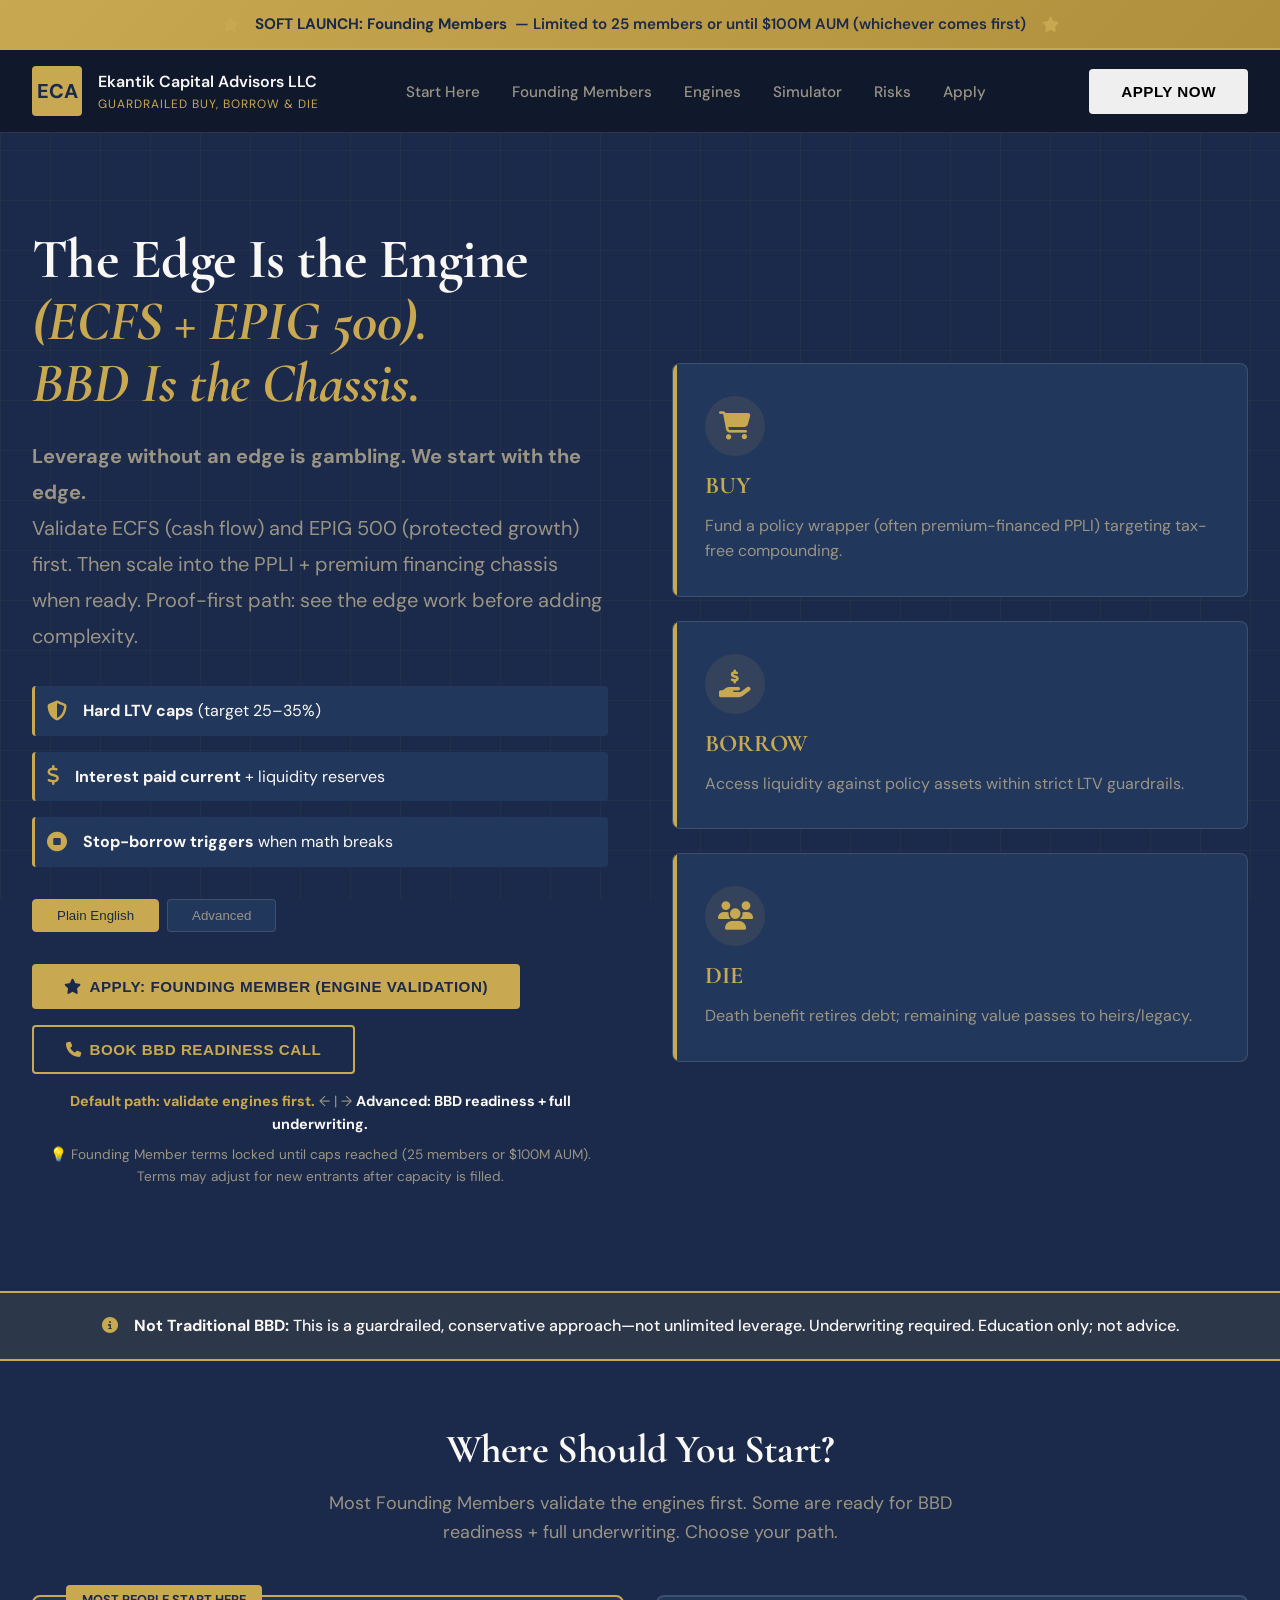
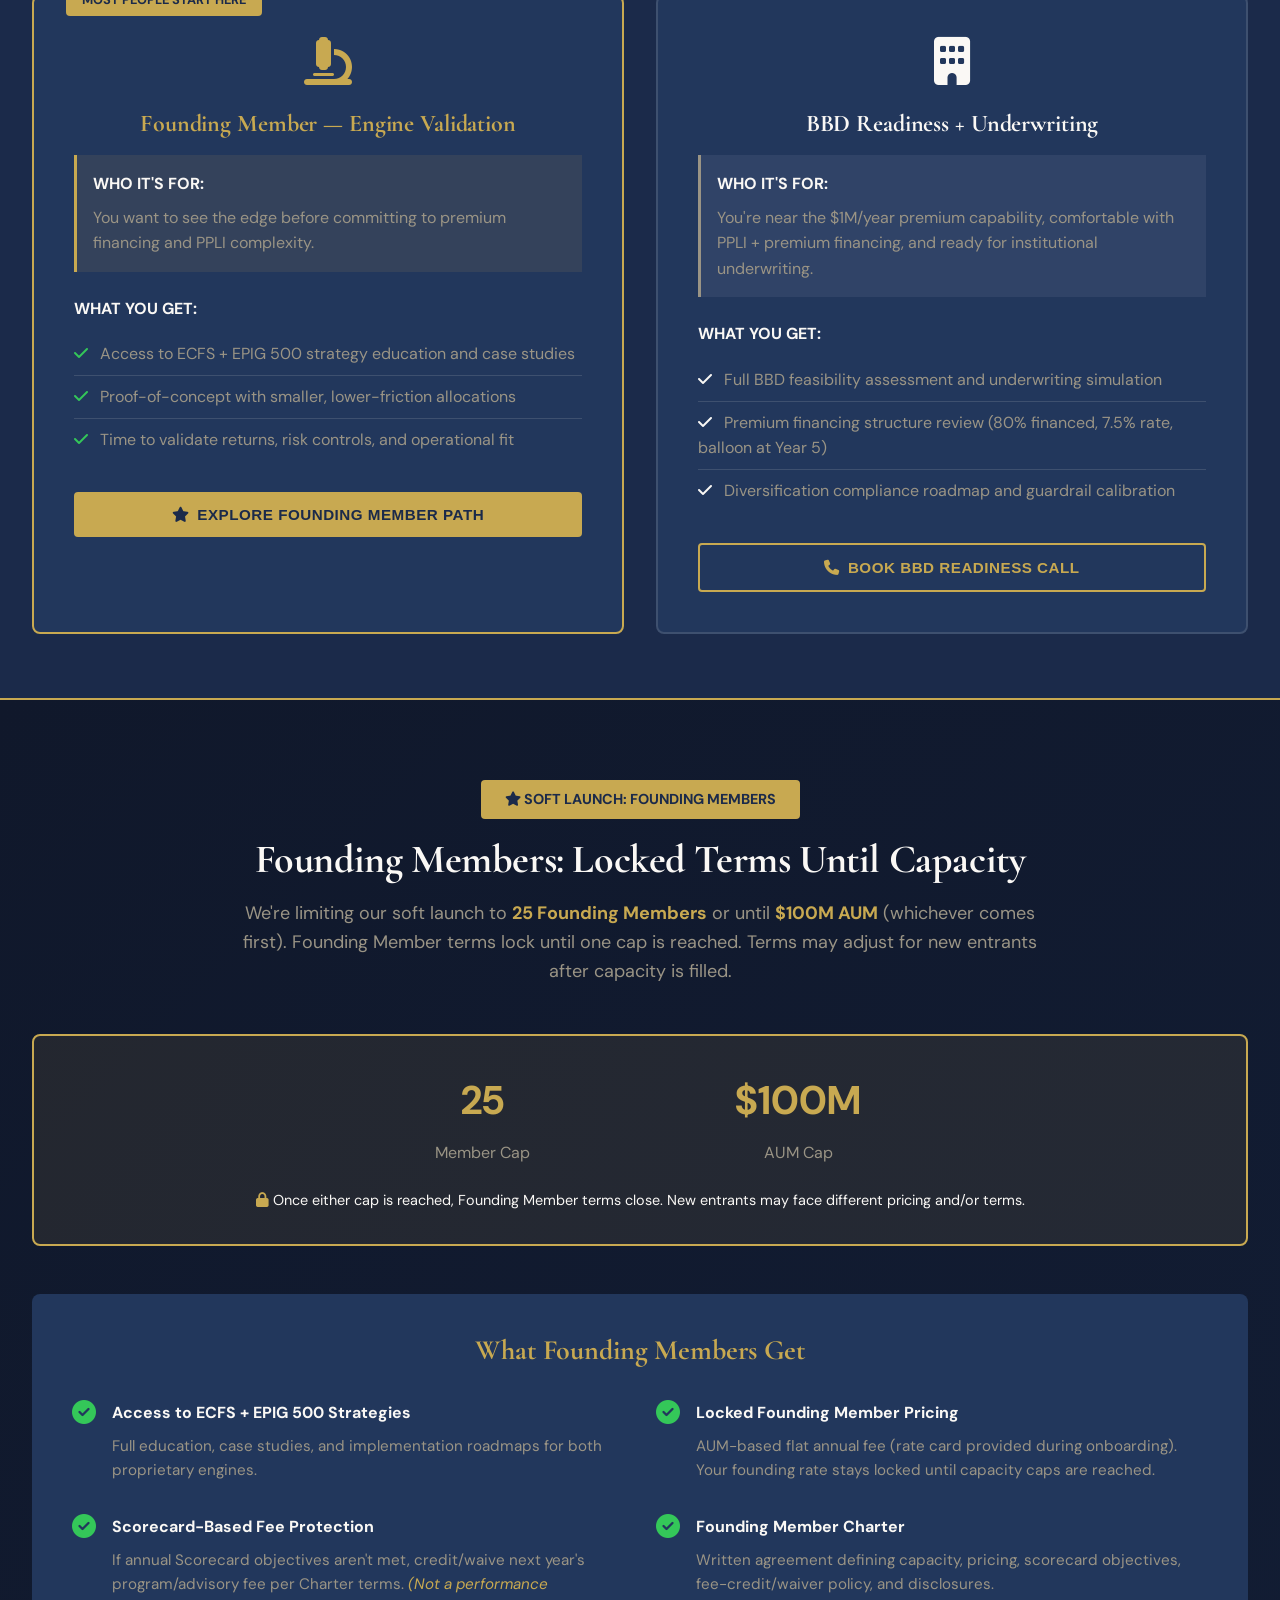
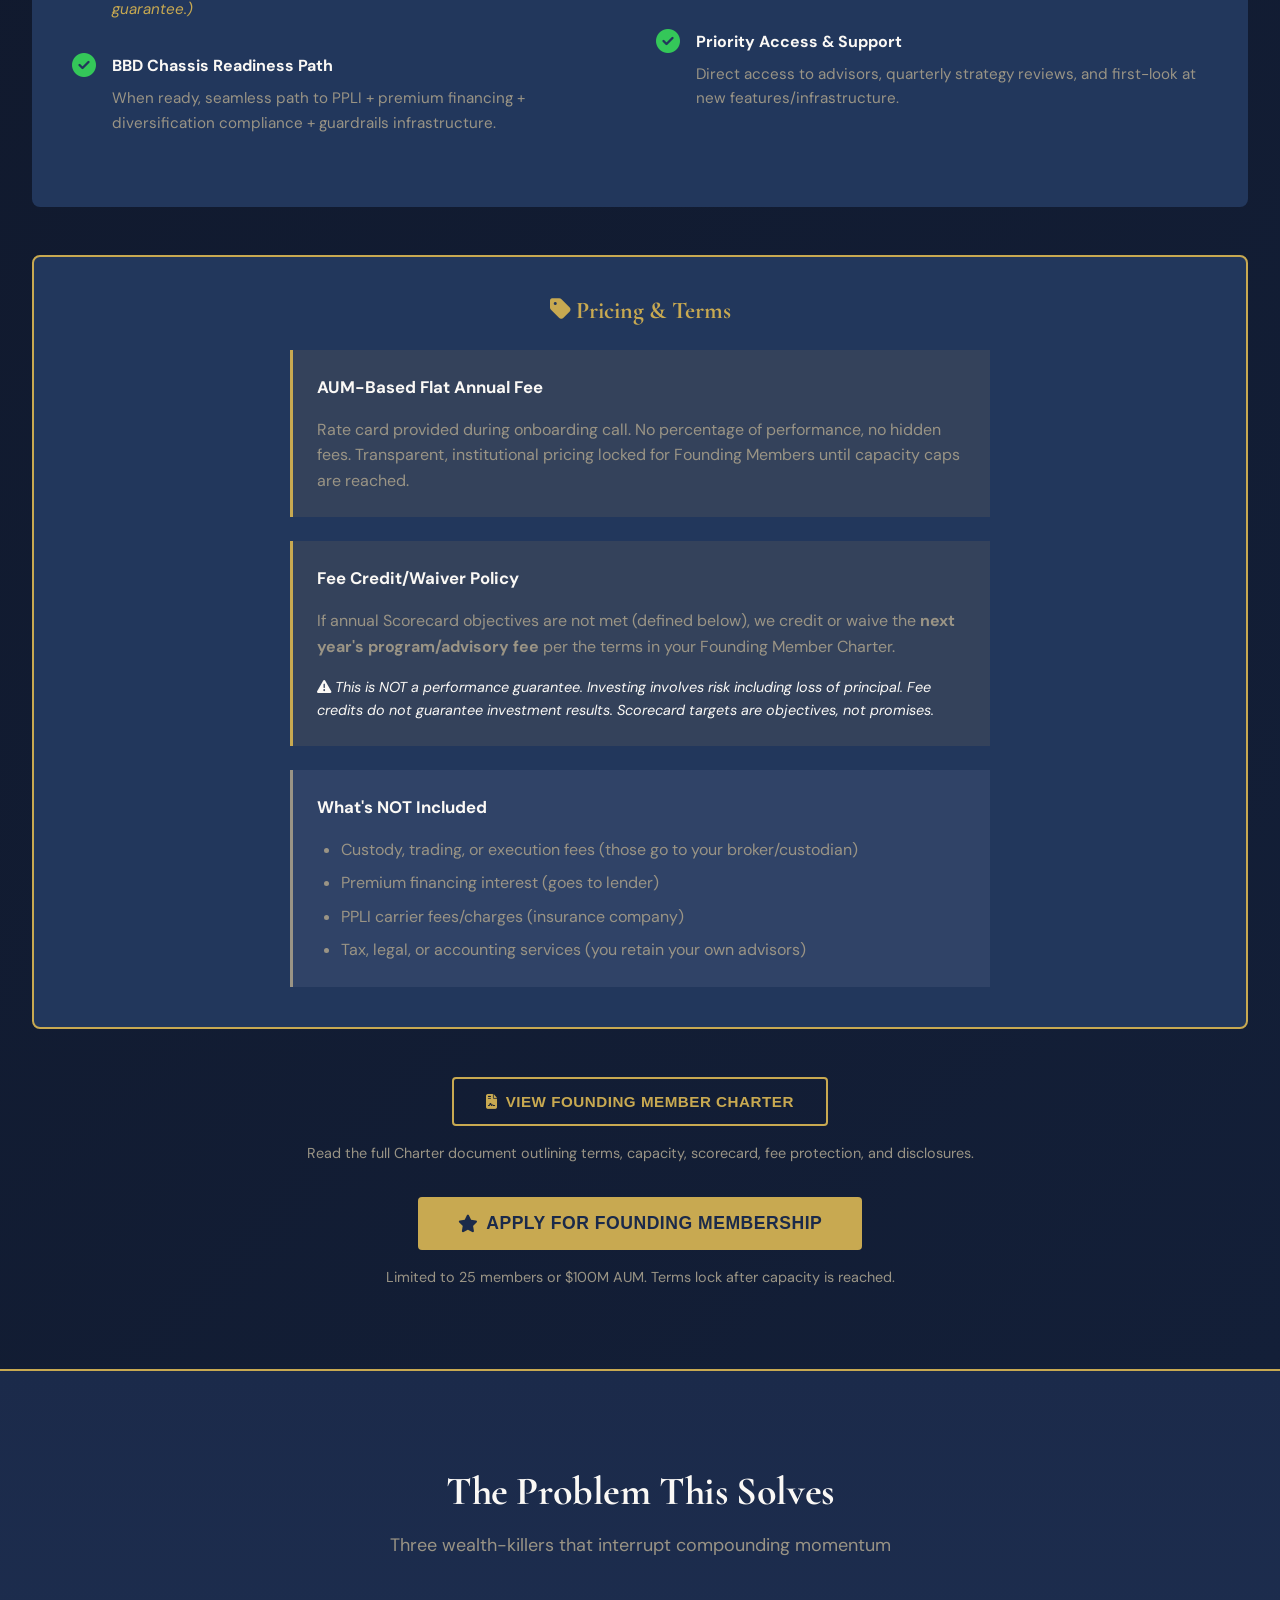
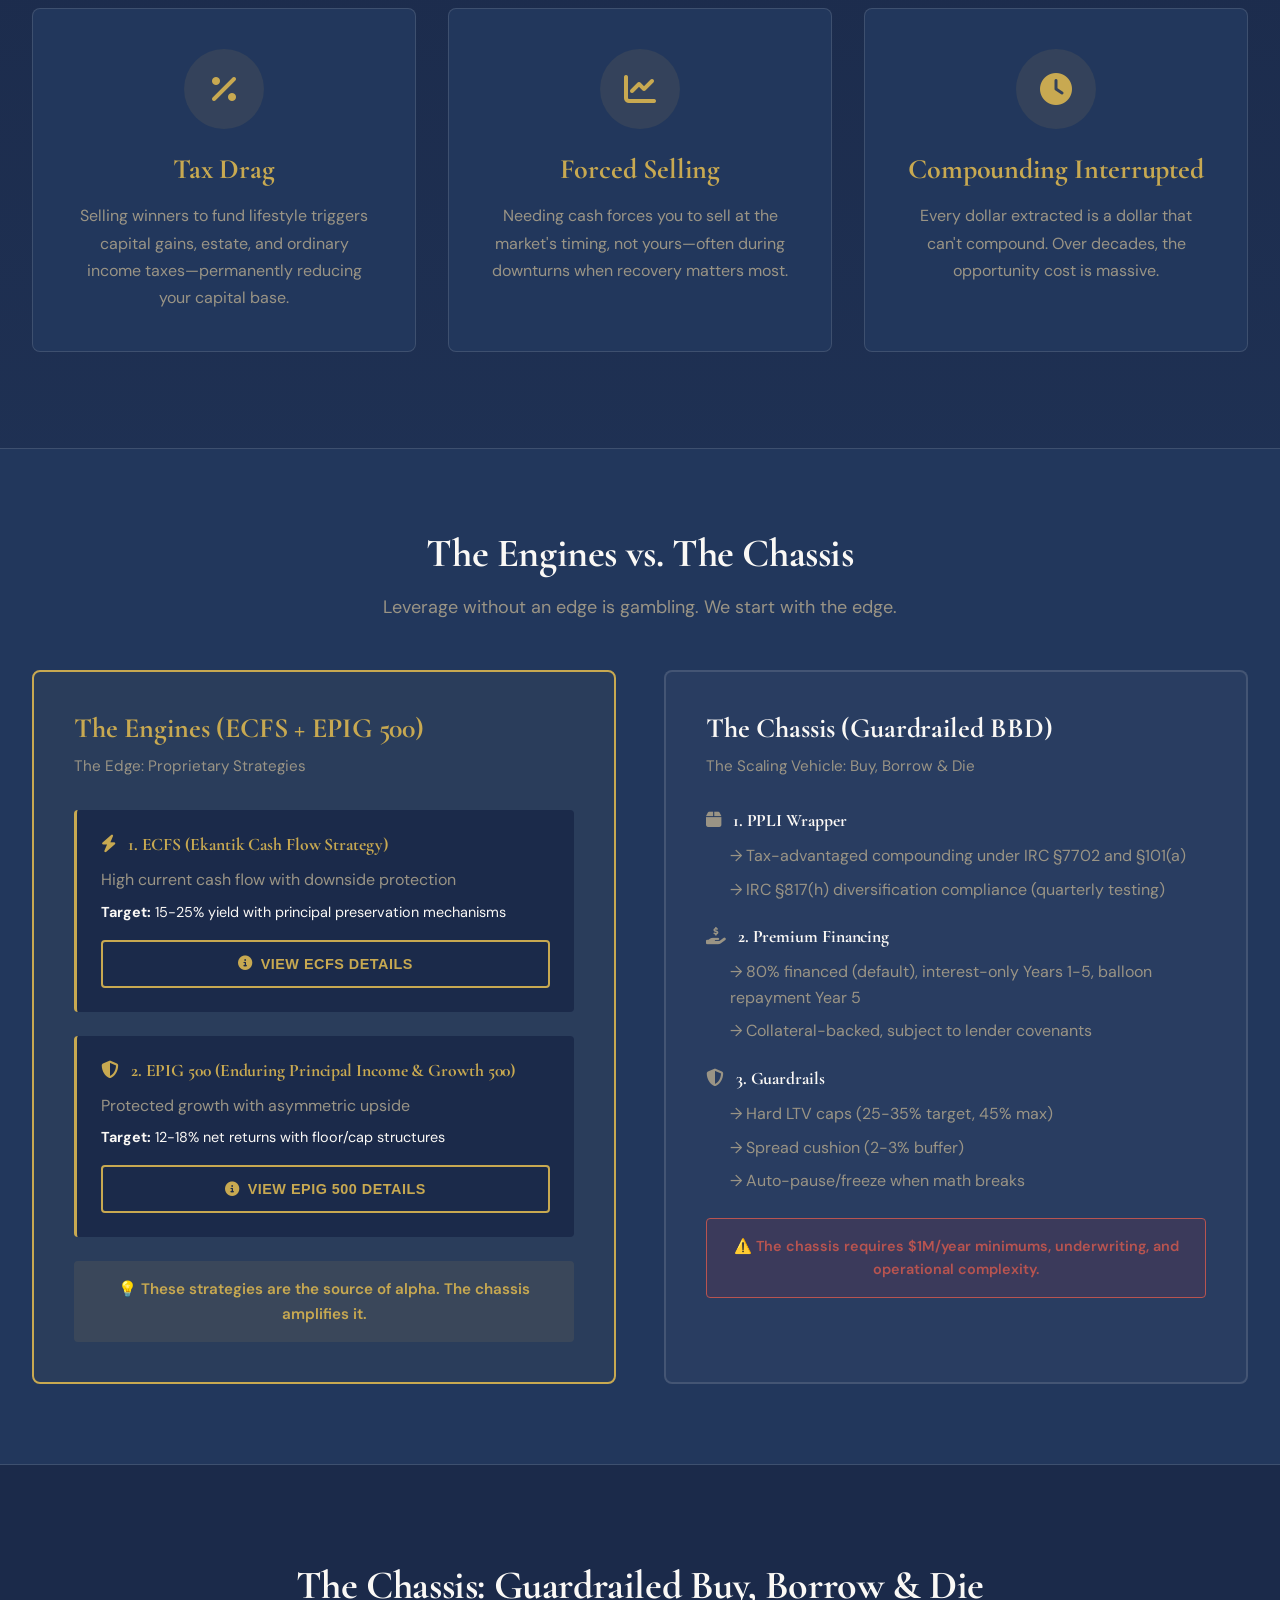
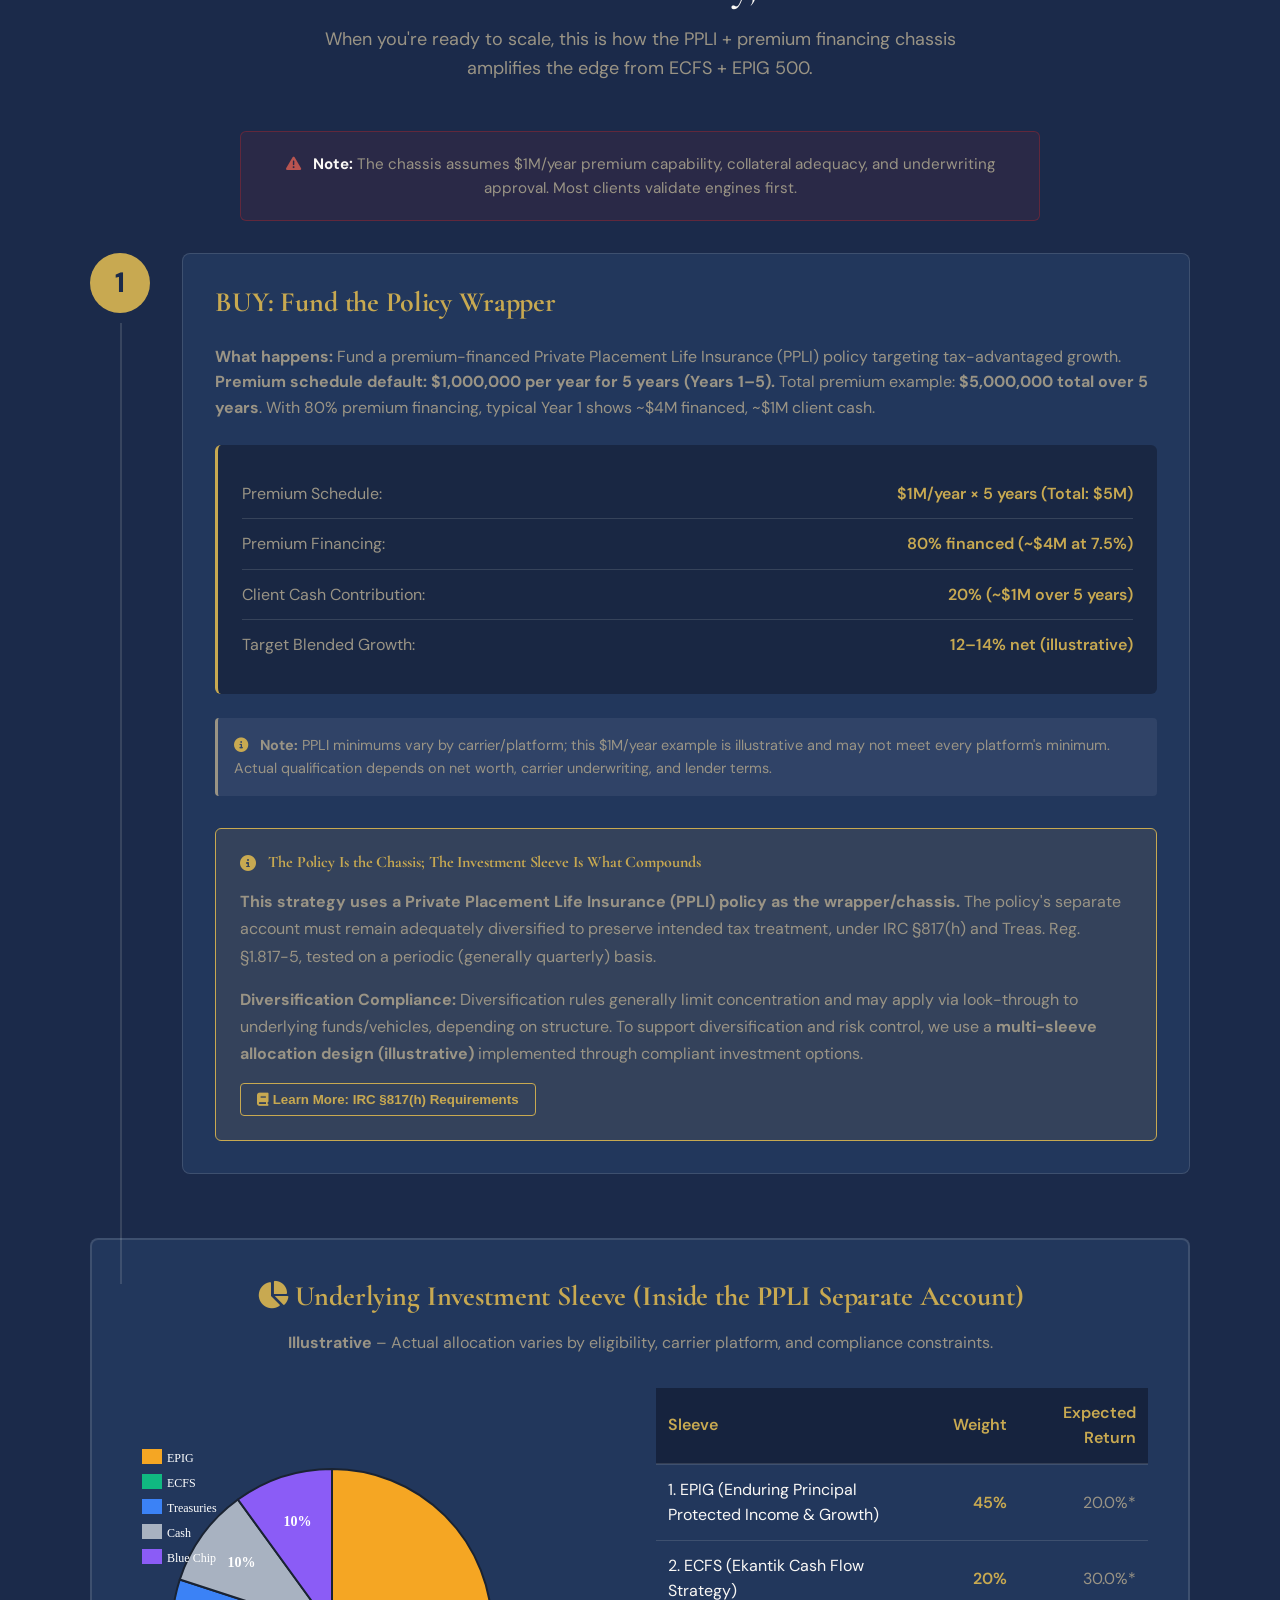
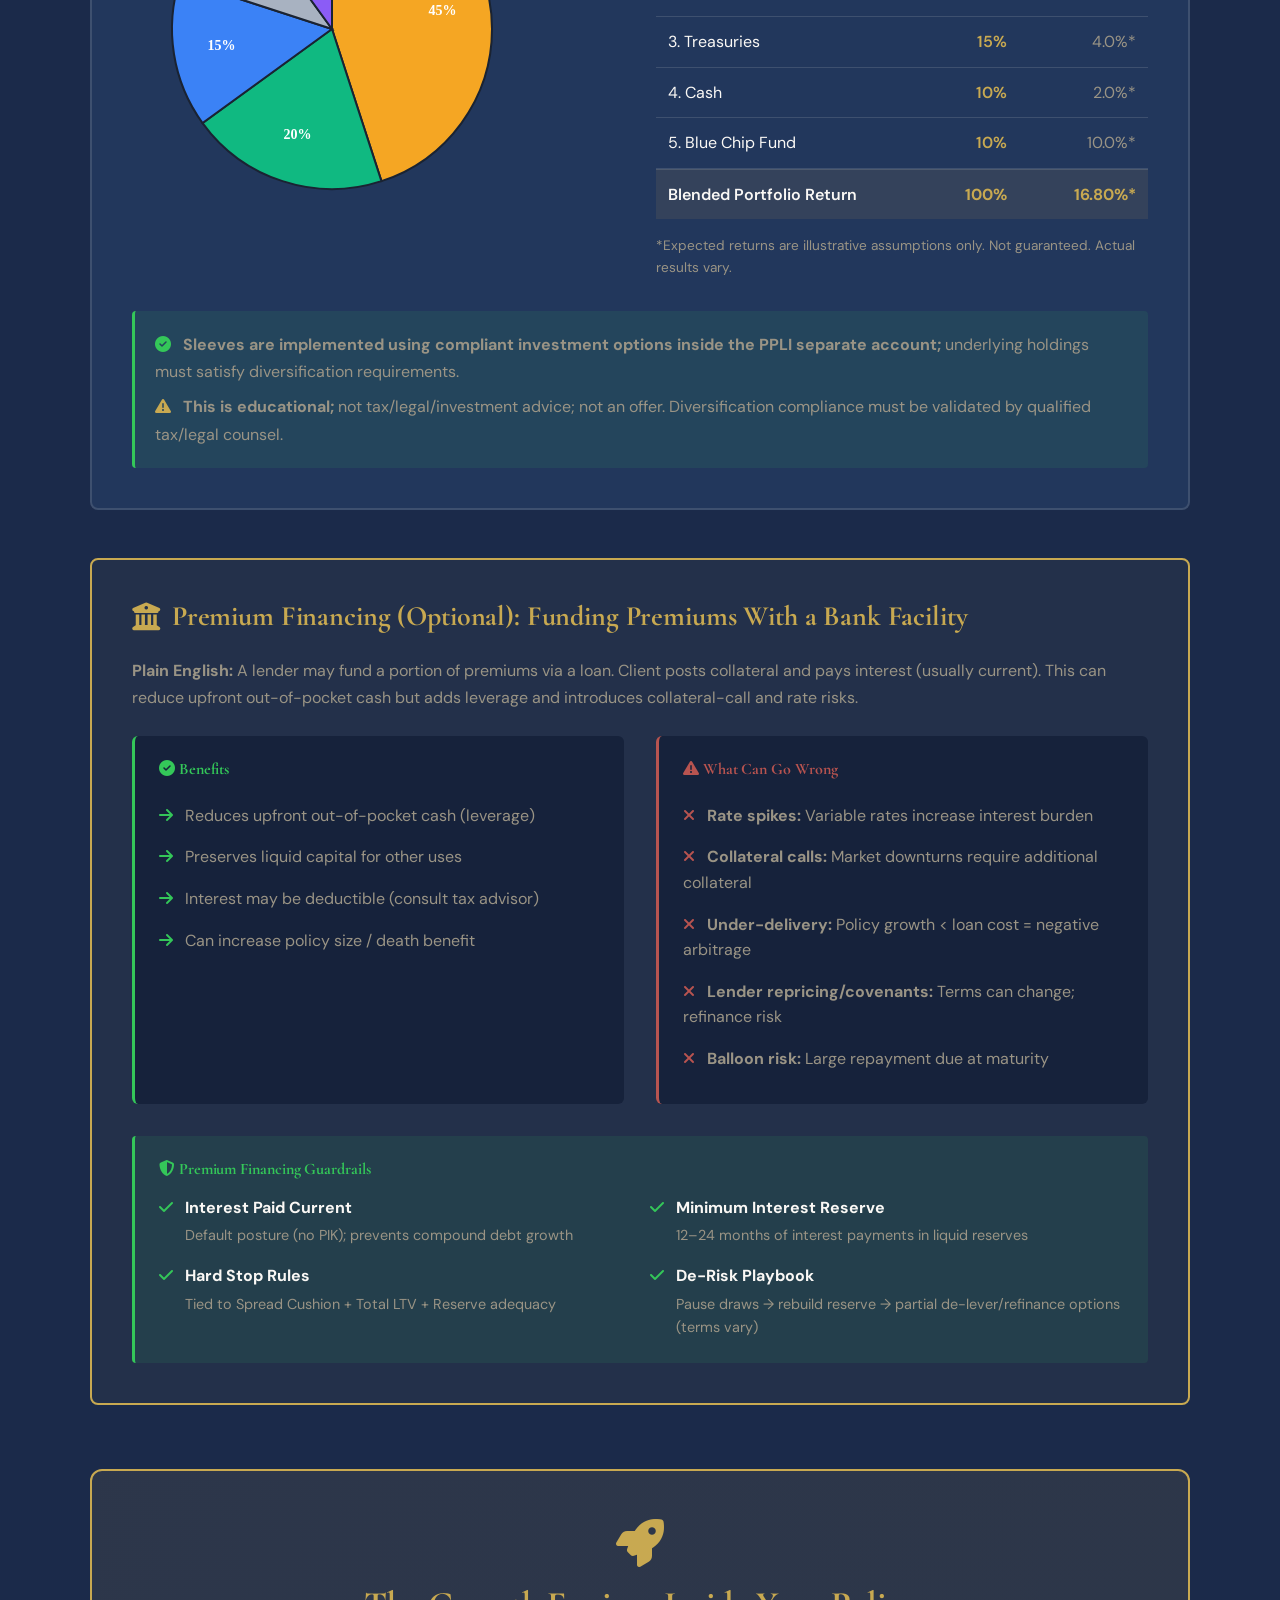
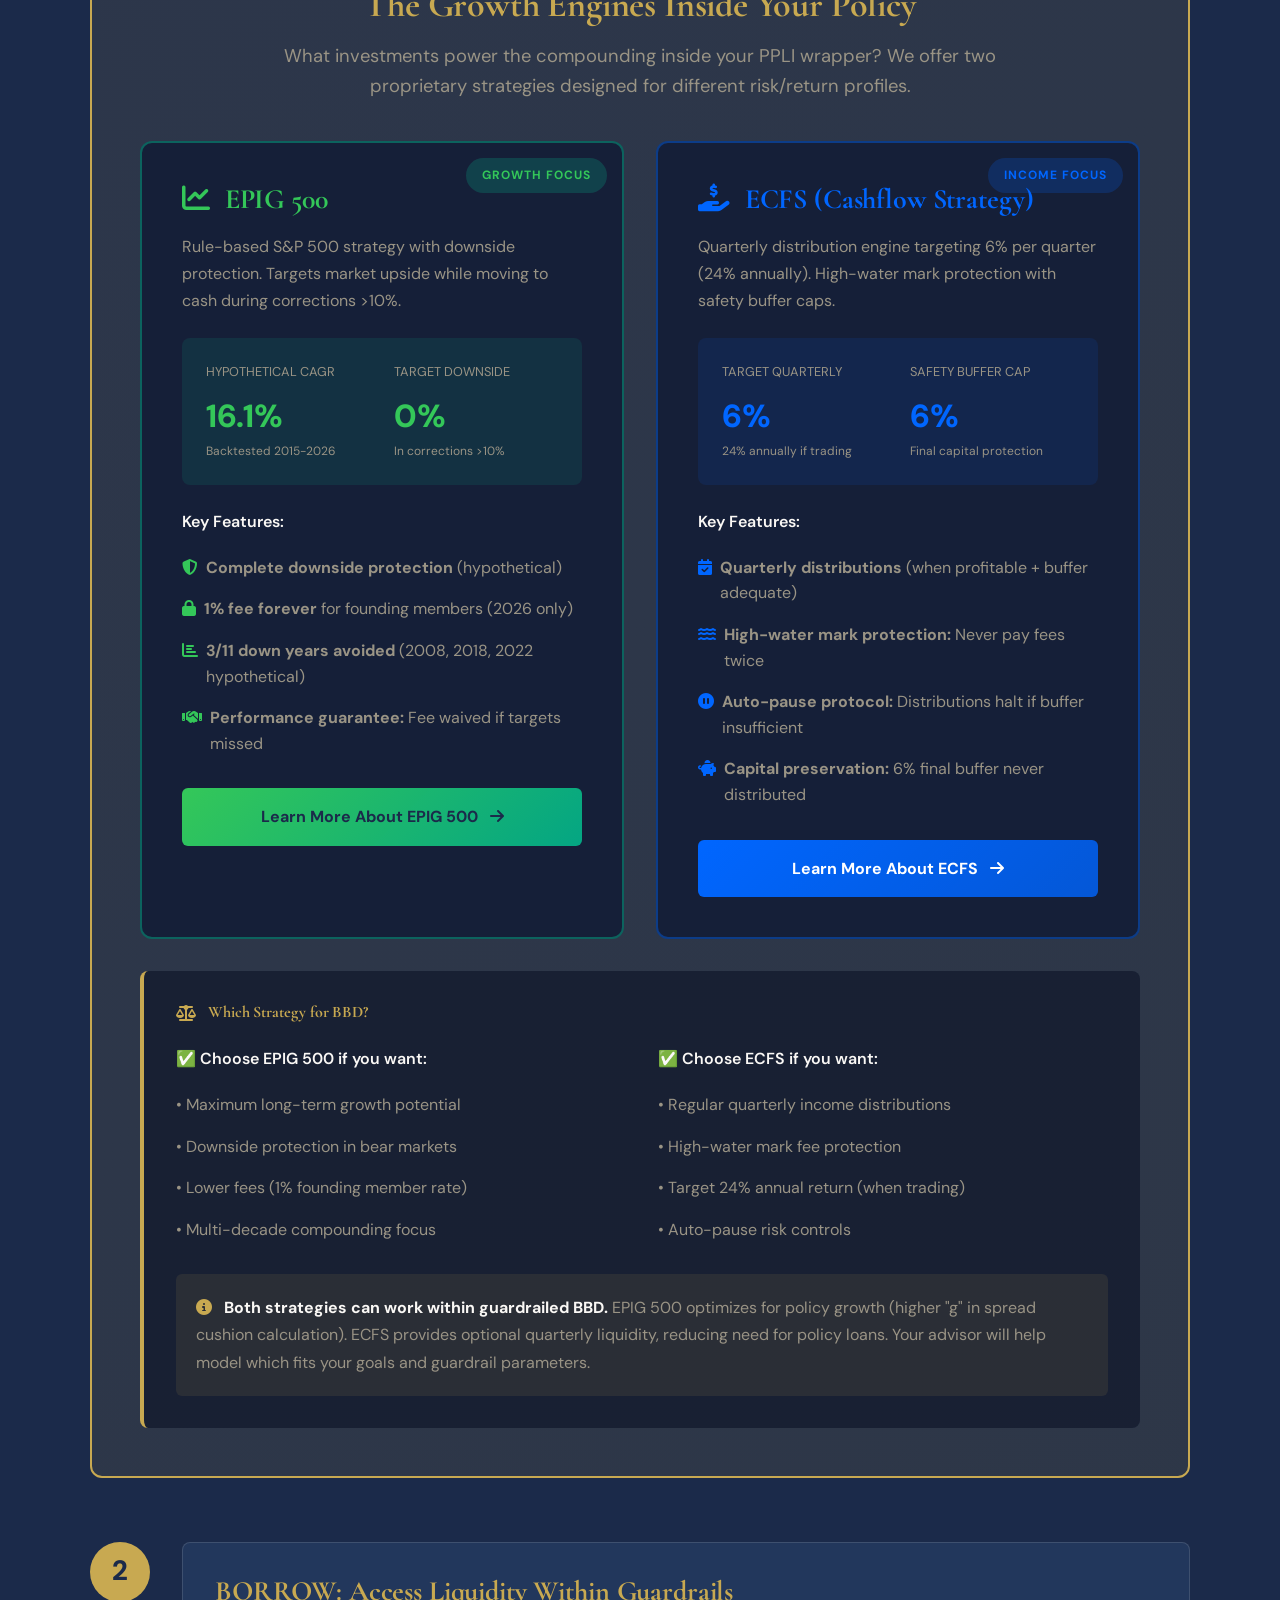
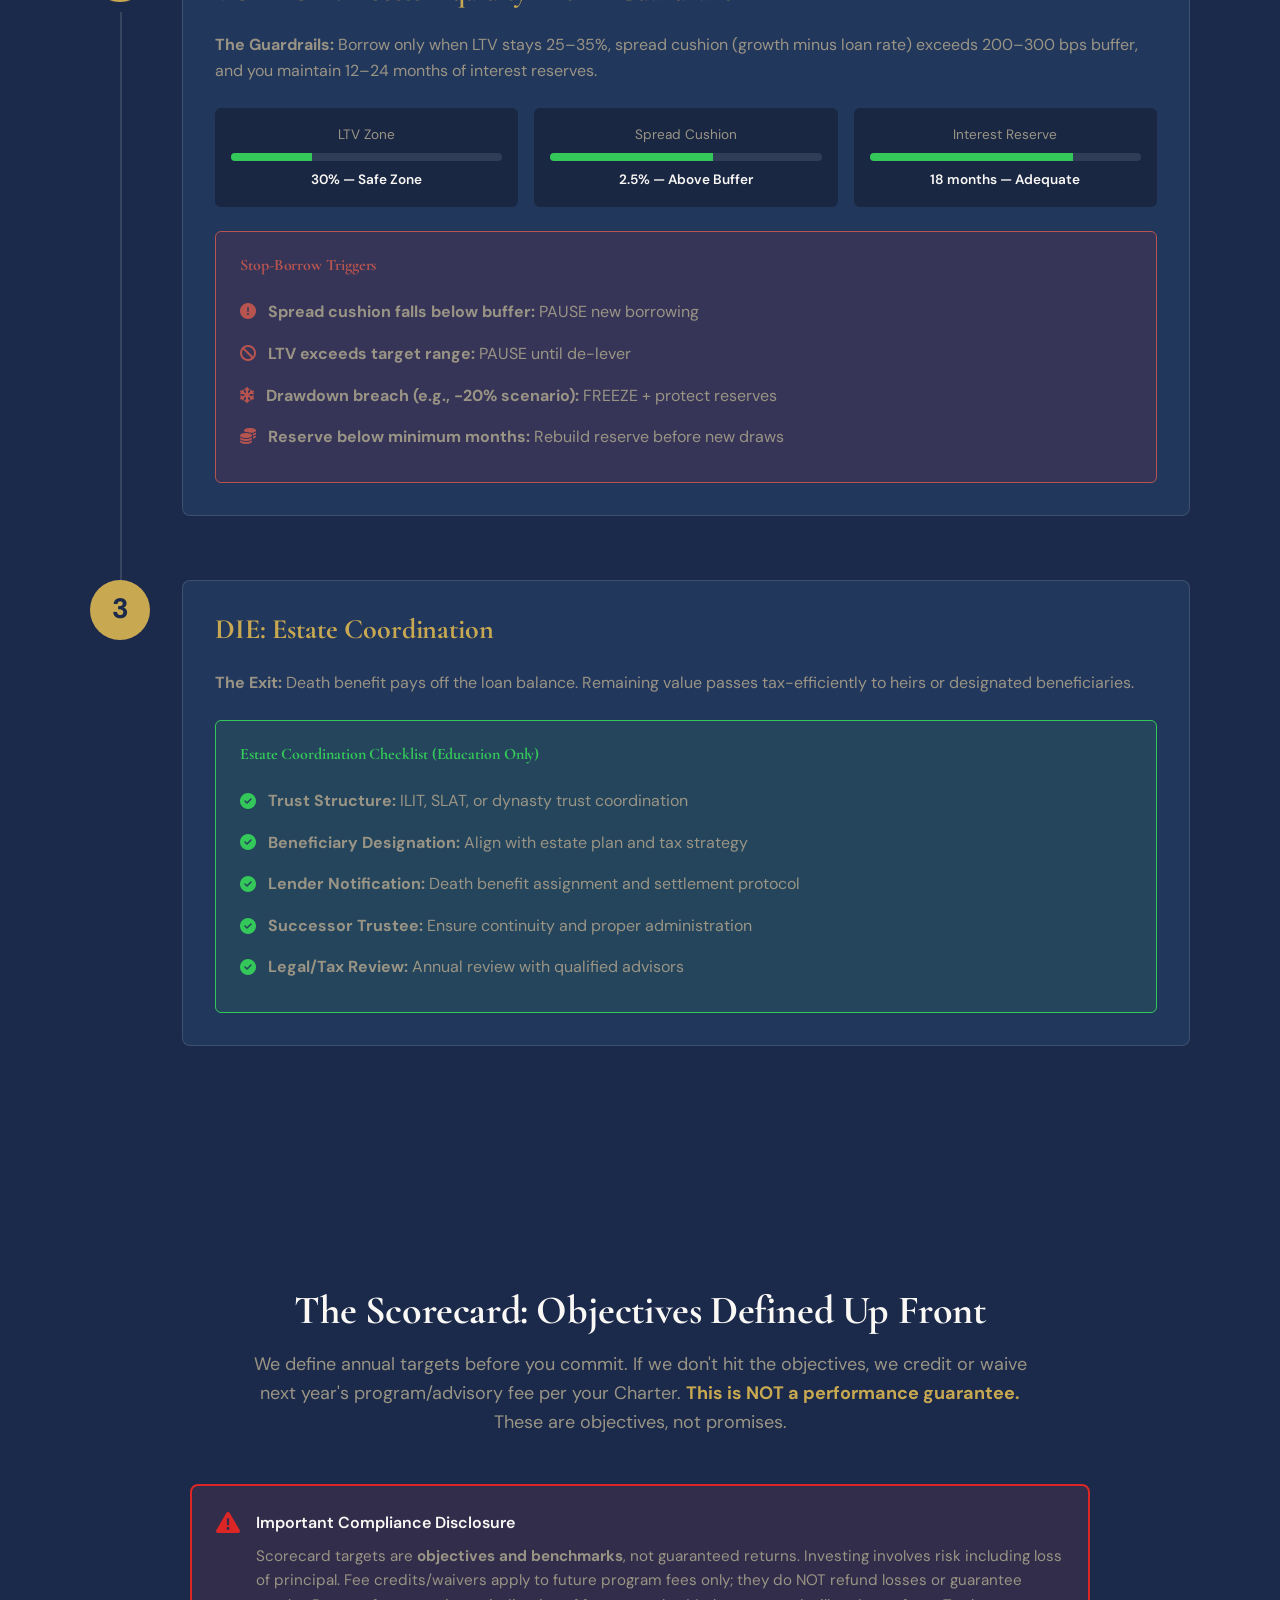
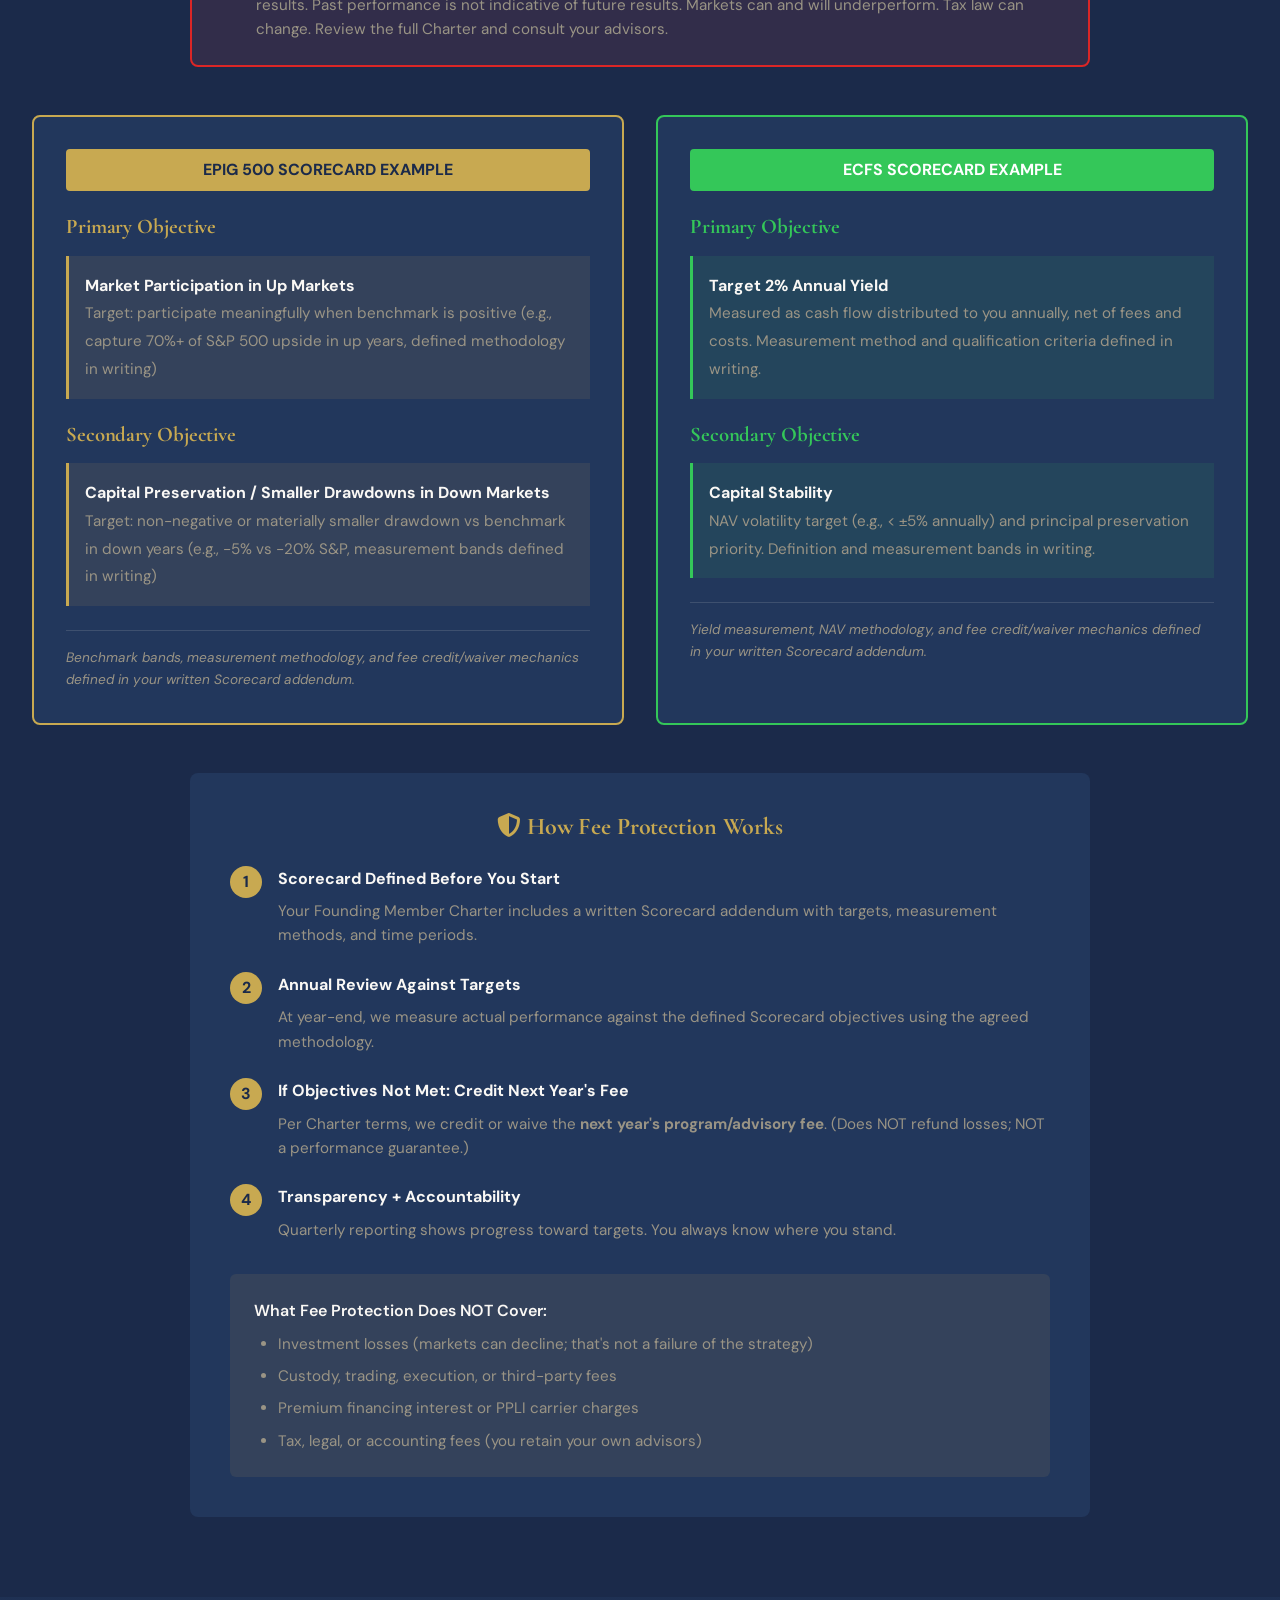
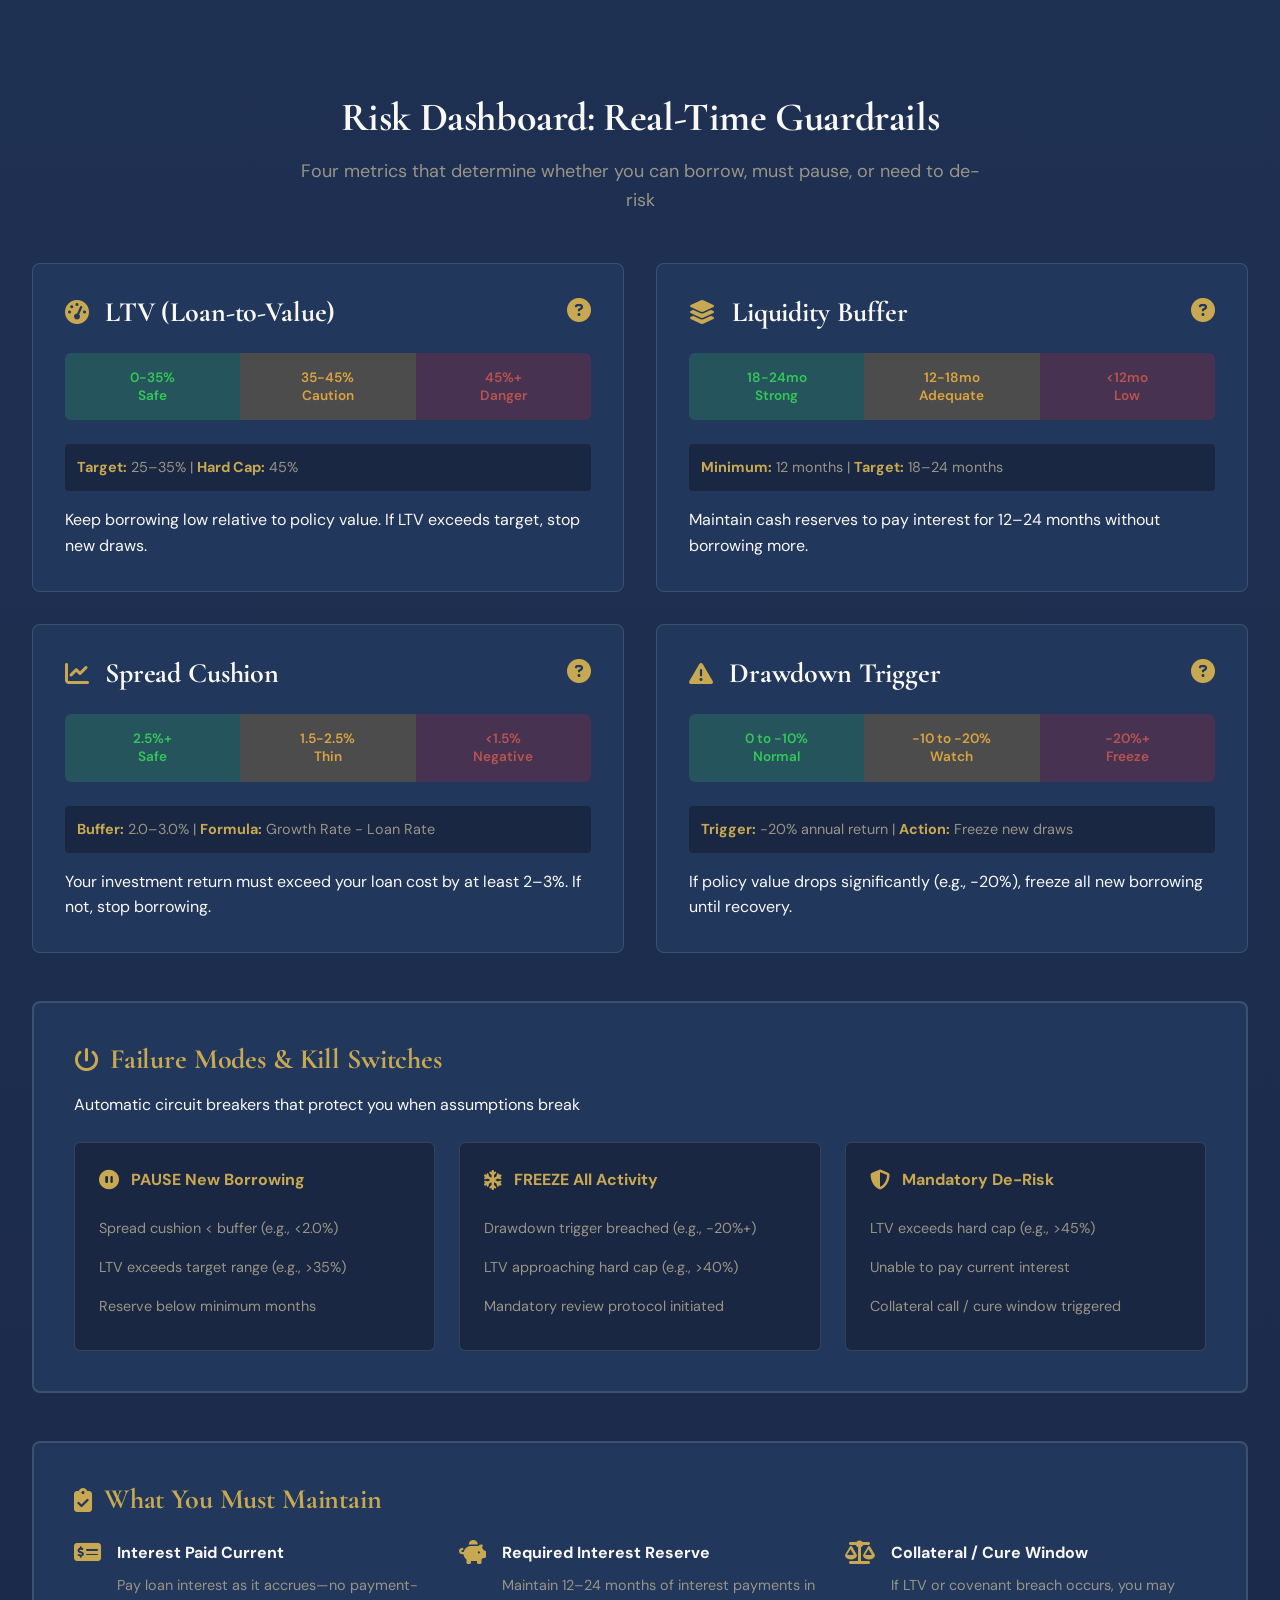
==== commit 5c6243a2: "Apply calculators-spec §7.3 color scheme to the whole bbd surface The live merge captured the interm" ====
--- a/index.html
+++ b/index.html
@@ -5,9 +5,10 @@
     <meta name="viewport" content="width=device-width, initial-scale=1.0">
     <title>Guardrailed Buy, Borrow & Die | Ekantik Capital Advisors</title>
     <link rel="stylesheet" href="css/style.css">
+    <link rel="stylesheet" href="bbd/bbd.css">
     <link rel="preconnect" href="https://fonts.googleapis.com">
     <link rel="preconnect" href="https://fonts.gstatic.com" crossorigin>
-    <link href="https://fonts.googleapis.com/css2?family=Playfair+Display:ital,wght@0,400;0,600;0,700;0,800;0,900;1,600;1,700&family=DM+Sans:wght@300;400;500;600;700&family=DM+Mono:wght@400;500&display=swap" rel="stylesheet">
+    <link href="https://fonts.googleapis.com/css2?family=Cormorant+Garamond:ital,wght@0,500;0,600;0,700;1,600;1,700&family=DM+Sans:wght@300;400;500;600;700&family=JetBrains+Mono:wght@400;500&display=swap" rel="stylesheet">
     <link rel="stylesheet" href="https://cdn.jsdelivr.net/npm/@fortawesome/fontawesome-free@6.4.0/css/all.min.css">
 </head>
 <body>
@@ -2001,6 +2002,18 @@
         </div>
     </section>
 
+    <!-- BBD Calculator Suite — falsifiability instruments (assumption-in → arithmetic-out) -->
+    <section id="calculators">
+        <div class="bbd-suite">
+            <div class="bbd-wrap" style="padding-top: clamp(3rem, 7vw, 5rem)">
+                <span class="bbd-kicker"><span class="bbd-kicker__glyph">◆</span> The product is the marketing</span>
+                <h2 class="bbd-h2" style="max-width: 26ch">Bring your own assumptions. We supply only the math.</h2>
+                <p class="bbd-question">Falsifiability instruments, not sales tools — every figure below is computed live from one shared engine and reproducible by your own CPA on a napkin. Move any assumption and every number updates. All values are DRAFT pending counsel sign-off.</p>
+            </div>
+            <main id="bbd-calcs"></main>
+        </div>
+    </section>
+
     <!-- De-Risking & Failure Modes Section -->
     <section class="risks-section" id="risks">
         <div class="container">
@@ -3390,5 +3403,9 @@
     </div>
 
     <script src="js/main.js"></script>
+
+    <!-- BBD Calculator Suite: constants → engine → widgets (assets under /bbd) -->
+    <script>window.BBD_BASE = "bbd/";</script>
+    <script src="bbd/boot.js"></script>
 </body>
 </html>
--- a/css/style.css
+++ b/css/style.css
@@ -1,10 +1,10 @@
 /* ===================================
    EKANTIK CAPITAL ADVISORS
    Guardrailed Buy, Borrow & Die
-   Brand foundation (accelerator.ekantikcapital.com):
-   Deep-navy institutional canvas · disciplined gold accent.
+   Brand system — calculators spec §7.3 (accelerator family):
+   Navy #1B2A4A canvas · ivory text · disciplined gold accent.
    Navy #10182B/#131F38/#1B2A4A · Gold #C8A951 · Ivory #FAF8F5 relief.
-   Display: Playfair Display · Body: DM Sans · Data: DM Mono.
+   Display: Cormorant Garamond · Body: DM Sans · Data: JetBrains Mono.
    Gold discipline: emphasis / primary CTA / key numerals only.
    =================================== */
 
@@ -16,36 +16,38 @@
 }
 
 :root {
-    /* Navy scale — the canvas */
-    --navy-dark: #10182B;      /* navy-950: deepest background */
-    --navy-primary: #131F38;   /* navy-900: raised panels/cards on dark */
-    --navy-light: #1B2A4A;     /* navy-800: brand navy, borders, headers */
+    /* Navy scale — build spec §7.3 canvas (Navy #1B2A4A bg) */
+    --navy-dark: #1B2A4A;      /* canvas / background, text-on-gold */
+    --navy-primary: #22375C;   /* raised panels/cards (lighter → raised) */
+    --navy-light: #2C4068;     /* borders, header bands */
     /* Signature gold — accent only */
     --gold-primary: #C8A951;
     --gold-hover: #B08F3C;
     --gold-light: #D9C179;
     --gold-600: #B08F3C;
-    /* Text on the dark canvas */
-    --text-light: #E9E7E2;                     /* body on navy (warm off-white) */
-    --text-muted: rgba(233, 231, 226, 0.62);   /* muted / captions */
-    --text-dark: #1B2A4A;                       /* text on light relief sections */
+    --gold-deep: #D4AF37;      /* dots / emphasis (§7.3) */
+    /* Text on the navy canvas */
+    --text-light: #FAF8F5;                     /* ivory body text (§7.3) */
+    --text-muted: #9A9485;                     /* muted / captions (§7.3) */
+    --text-warm: #D8D4CA;                      /* secondary text (§7.3) */
+    --text-dark: #1B2A4A;                       /* text on light chips/gold */
     /* Semantic layer */
     --green-safe: #34C759;     /* live / positive */
     --green-success: #34C759;
     --color-data: #0D9488;     /* teal — neutral data */
     --amber-caution: #D9A441;
-    --red-danger: #DC2626;     /* kill / gate / danger only */
+    --red-danger: #B85450;     /* breaks / caps / gaps only (§7.3) */
     /* Surfaces & lines */
     --ivory: #FAF8F5;
-    --body-bg: #10182B;
+    --body-bg: #1B2A4A;
     --border-color: rgba(233, 231, 226, 0.14);
     --hairline-gold: rgba(200, 169, 81, 0.30);
-    --card-bg: rgba(19, 31, 56, 0.72);
-    --card-hover: rgba(27, 42, 74, 0.85);
-    /* Type roles */
-    --font-display: 'Playfair Display', Georgia, 'Times New Roman', serif;
+    --card-bg: #22375C;
+    --card-hover: #2C4068;
+    /* Type roles — §7.3 */
+    --font-display: 'Cormorant Garamond', Georgia, 'Times New Roman', serif;
     --font-body: 'DM Sans', -apple-system, BlinkMacSystemFont, 'Segoe UI', sans-serif;
-    --font-mono: 'DM Mono', ui-monospace, 'SF Mono', Menlo, monospace;
+    --font-mono: 'JetBrains Mono', ui-monospace, 'SF Mono', Menlo, monospace;
 }
 
 body {
@@ -471,7 +473,7 @@
 
 .problem-section {
     padding: 6rem 0;
-    background: linear-gradient(180deg, rgba(16, 24, 43, 0) 0%, rgba(19, 31, 56, 0.5) 100%);
+    background: linear-gradient(180deg, rgba(16, 24, 43, 0) 0%, rgba(34, 55, 92, 0.5) 100%);
 }
 
 .problem-grid {
@@ -726,7 +728,7 @@
 
 .guardrails-section {
     padding: 6rem 0;
-    background: linear-gradient(180deg, rgba(19, 31, 56, 0.5) 0%, rgba(16, 24, 43, 0) 100%);
+    background: linear-gradient(180deg, rgba(34, 55, 92, 0.5) 0%, rgba(16, 24, 43, 0) 100%);
 }
 
 .dashboard-grid {
@@ -989,7 +991,7 @@
     margin-bottom: 1rem;
     border: 1px solid var(--border-color);
     border-radius: 6px;
-    background: rgba(19, 31, 56, 0.3);
+    background: rgba(34, 55, 92, 0.3);
     overflow: hidden;
 }
 
@@ -999,7 +1001,7 @@
     justify-content: space-between;
     padding: 1rem 1.25rem;
     cursor: pointer;
-    background: rgba(19, 31, 56, 0.5);
+    background: rgba(34, 55, 92, 0.5);
     border: none;
     width: 100%;
     text-align: left;
@@ -1007,7 +1009,7 @@
 }
 
 .calc-section-header:hover {
-    background: rgba(27, 42, 74, 0.5);
+    background: rgba(43, 62, 100, 0.5);
 }
 
 .calc-section-header h4 {
@@ -1067,7 +1069,7 @@
 .input-group textarea {
     width: 100%;
     padding: 0.75rem;
-    background: rgba(19, 31, 56, 0.8);
+    background: rgba(34, 55, 92, 0.8);
     border: 1px solid var(--border-color);
     border-radius: 4px;
     color: #ffffff !important;
@@ -1086,7 +1088,7 @@
 .input-group textarea:focus {
     outline: none;
     border-color: var(--gold-primary);
-    background: rgba(19, 31, 56, 1);
+    background: rgba(34, 55, 92, 1);
 }
 
 .input-with-prefix {
@@ -1180,7 +1182,7 @@
 .toggle-switch label {
     display: block;
     padding: 0.75rem 1rem;
-    background: rgba(19, 31, 56, 0.8);
+    background: rgba(34, 55, 92, 0.8);
     border: 1px solid var(--border-color);
     border-radius: 4px;
     cursor: pointer;
@@ -1255,7 +1257,7 @@
 }
 
 .output-card {
-    background: rgba(19, 31, 56, 0.8);
+    background: rgba(34, 55, 92, 0.8);
     padding: 1.5rem;
     border-radius: 6px;
     border: 1px solid var(--border-color);
@@ -1300,7 +1302,7 @@
 .output-chart {
     margin: 2rem 0;
     height: 400px;
-    background: rgba(19, 31, 56, 0.8);
+    background: rgba(34, 55, 92, 0.8);
     border-radius: 6px;
     padding: 1rem;
 }
@@ -1312,7 +1314,7 @@
 }
 
 .output-table th {
-    background: rgba(19, 31, 56, 0.8);
+    background: rgba(34, 55, 92, 0.8);
     padding: 0.75rem;
     text-align: left;
     color: var(--gold-primary);
@@ -1352,7 +1354,7 @@
 
 .scenario-btn {
     padding: 1.25rem;
-    background: rgba(19, 31, 56, 0.8);
+    background: rgba(34, 55, 92, 0.8);
     border: 1px solid var(--border-color);
     border-radius: 6px;
     cursor: pointer;
@@ -1412,7 +1414,7 @@
 
 .risks-section {
     padding: 6rem 0;
-    background: linear-gradient(180deg, rgba(16, 24, 43, 0) 0%, rgba(19, 31, 56, 0.5) 100%);
+    background: linear-gradient(180deg, rgba(16, 24, 43, 0) 0%, rgba(34, 55, 92, 0.5) 100%);
 }
 
 .risks-grid {
@@ -1666,7 +1668,7 @@
     align-items: center;
     gap: 1rem;
     padding: 1.5rem 2rem;
-    background: linear-gradient(135deg, rgba(200, 169, 81, 0.15) 0%, rgba(19, 31, 56, 0.8) 100%);
+    background: linear-gradient(135deg, rgba(200, 169, 81, 0.15) 0%, rgba(34, 55, 92, 0.8) 100%);
     border: 2px solid var(--gold-primary);
     border-radius: 8px;
     cursor: pointer;
@@ -1675,7 +1677,7 @@
 }
 
 .faq-category-header:hover {
-    background: linear-gradient(135deg, rgba(200, 169, 81, 0.25) 0%, rgba(19, 31, 56, 0.9) 100%);
+    background: linear-gradient(135deg, rgba(200, 169, 81, 0.25) 0%, rgba(34, 55, 92, 0.9) 100%);
     transform: translateY(-2px);
 }
 
@@ -1780,7 +1782,7 @@
 
 .qualify-section {
     padding: 6rem 0;
-    background: linear-gradient(180deg, rgba(19, 31, 56, 0.5) 0%, rgba(16, 24, 43, 0) 100%);
+    background: linear-gradient(180deg, rgba(34, 55, 92, 0.5) 0%, rgba(16, 24, 43, 0) 100%);
 }
 
 .qualify-header {
--- a/bbd/bbd.css
+++ b/bbd/bbd.css
@@ -0,0 +1,183 @@
+/* ============================================================
+   BBD CALCULATOR SUITE — bbd.css
+   Visual foundation (accelerator.ekantikcapital.com system) +
+   widget/motif components. Scoped under .bbd-suite so it is
+   portable and never collides with the host page.
+
+   Tokens: deep-navy institutional canvas · disciplined gold.
+   Numbers render in DM Mono — "mono = computed, never asserted"
+   (spec §7.3). Red appears only for breaks / caps / gaps (§7.1).
+   ============================================================ */
+.bbd-suite {
+  /* Calculator instrument palette — build spec §7.3 (navy #1B2A4A bg) */
+  --navy-950: #1B2A4A;   /* canvas (§7.3) */
+  --navy-900: #22375C;   /* raised cards / panels (lighter → raised on canvas) */
+  --navy-800: #2C4068;   /* borders, header band */
+  --gold:     #C8A951;   /* primary stroke, disciplined accent */
+  --gold-deep:#D4AF37;   /* dots / emphasis */
+  --gold-hover:#B08F3C;
+  --ivory:    #FAF8F5;   /* text */
+  --warm:     #D8D4CA;   /* secondary text / lost curve */
+  --muted:    #9A9485;   /* axes, labels, captions */
+  --red:      #B85450;   /* breaks, hard caps, gaps ONLY */
+  --teal:     #0D9488;   /* neutral data */
+  --hairline: rgba(200,169,81,.30);
+  --border:   rgba(233,231,226,.14);
+  --font-display: 'Cormorant Garamond', Georgia, 'Times New Roman', serif;
+  --font-body:    'DM Sans', -apple-system, BlinkMacSystemFont, 'Segoe UI', sans-serif;
+  --font-mono:    'JetBrains Mono', ui-monospace, 'SF Mono', Menlo, monospace;
+
+  background: var(--navy-950);
+  color: var(--ivory);
+  font-family: var(--font-body);
+  line-height: 1.7;
+}
+.bbd-suite *, .bbd-suite *::before, .bbd-suite *::after { box-sizing: border-box; }
+.bbd-wrap { width: min(100% - 2.5rem, 1120px); margin-inline: auto; }
+
+/* --- section rhythm ------------------------------------------ */
+.bbd-widget { padding-block: clamp(3rem, 7vw, 5rem); border-top: 1px solid var(--hairline); }
+.bbd-widget:first-of-type { border-top: 0; }
+
+/* --- kicker / eyebrow ---------------------------------------- */
+.bbd-kicker {
+  font-size: .8125rem; font-weight: 600; letter-spacing: .18em; text-transform: uppercase;
+  color: var(--muted); display: inline-flex; align-items: center; gap: .55rem; margin-bottom: 1rem;
+}
+.bbd-kicker__num { font-family: var(--font-mono); color: var(--gold); letter-spacing: 0; }
+.bbd-kicker__glyph { color: var(--gold); }
+
+/* --- headings ------------------------------------------------ */
+.bbd-h2 { font-family: var(--font-display); font-weight: 700; font-size: clamp(1.9rem, 3.4vw, 2.6rem); line-height: 1.1; letter-spacing: -.005em; }
+.bbd-h3 { font-family: var(--font-display); font-weight: 600; font-size: 1.5rem; }
+.bbd-question { color: var(--warm); max-width: 62ch; margin-top: .35rem; }
+.bbd-h2 em { font-style: italic; color: var(--gold); }
+
+/* --- hero line (values injected from the engine) ------------- */
+.bbd-hero {
+  font-family: var(--font-display); font-size: clamp(1.35rem, 2.4vw, 1.9rem);
+  line-height: 1.35; margin: 1.5rem 0 .75rem; max-width: 40ch;
+}
+.bbd-hero .n { font-family: var(--font-mono); color: var(--gold-deep); font-style: normal; white-space: nowrap; }
+.bbd-hero .n--data { color: var(--teal); }
+.bbd-hero .n--loss { color: var(--red); }
+
+/* --- compliance chip (≥60% of hero size, §8.1) --------------- */
+.bbd-chip {
+  display: inline-block; font-family: var(--font-mono); font-size: clamp(.85rem, 1.5vw, 1.15rem);
+  letter-spacing: .06em; color: var(--gold); border: 1px solid var(--hairline);
+  border-radius: 999px; padding: .3rem .8rem; margin-bottom: .5rem;
+}
+
+/* --- disclosure block (adjacent, never below the fold) ------- */
+.bbd-disclosure { margin-top: 1.5rem; border-left: 2px solid var(--hairline); padding-left: 1rem; }
+.bbd-disclosure ul { list-style: none; margin: 0; padding: 0; }
+.bbd-disclosure li { font-size: .8125rem; line-height: 1.55; color: var(--muted); margin-bottom: .4rem; }
+
+/* --- layout: figure + panel ---------------------------------- */
+.bbd-grid { display: grid; grid-template-columns: 1.1fr .9fr; gap: 2rem; align-items: start; margin-top: 1.5rem; }
+@media (max-width: 820px) { .bbd-grid { grid-template-columns: 1fr; } }
+.bbd-panel { background: var(--navy-900); border: 1px solid var(--border); border-radius: 14px; padding: 1.5rem; }
+
+/* --- controls (the shared assumption drawer) ----------------- */
+.bbd-ctrl { display: block; margin-bottom: 1.1rem; }
+.bbd-ctrl__head { display: flex; justify-content: space-between; align-items: baseline; margin-bottom: .35rem; }
+.bbd-ctrl__label { font-size: .8rem; letter-spacing: .04em; text-transform: uppercase; color: var(--muted); }
+.bbd-ctrl__val { font-family: var(--font-mono); color: var(--ivory); font-size: 1rem; }
+.bbd-ctrl__note { display: block; margin-top: .3rem; font-size: .72rem; color: var(--muted); font-style: italic; }
+.bbd-ctrl__range { -webkit-appearance: none; appearance: none; width: 100%; height: 3px; background: var(--border); border-radius: 3px; outline: none; }
+.bbd-ctrl__range::-webkit-slider-thumb { -webkit-appearance: none; width: 16px; height: 16px; border-radius: 50%; background: var(--gold); cursor: pointer; border: 2px solid var(--navy-950); }
+.bbd-ctrl__range::-moz-range-thumb { width: 16px; height: 16px; border-radius: 50%; background: var(--gold); cursor: pointer; border: 2px solid var(--navy-950); }
+.bbd-ctrl__range:focus-visible { outline: 2px solid var(--gold); outline-offset: 4px; }
+
+/* --- segmented toggle ---------------------------------------- */
+.bbd-toggle { display: inline-flex; border: 1px solid var(--border); border-radius: 8px; overflow: hidden; margin-bottom: 1rem; }
+.bbd-toggle__btn { font-family: var(--font-body); font-size: .8rem; letter-spacing: .04em; padding: .45rem .9rem; background: transparent; color: var(--muted); border: 0; cursor: pointer; }
+.bbd-toggle__btn[aria-pressed="true"] { background: var(--gold); color: var(--navy-950); font-weight: 600; }
+
+/* --- readouts ------------------------------------------------ */
+.bbd-readout { display: flex; flex-wrap: wrap; gap: 1.5rem; margin-top: 1rem; }
+.bbd-readout__num { font-family: var(--font-mono); font-size: clamp(1.6rem, 3.4vw, 2.2rem); line-height: 1; font-feature-settings: "tnum" 1; letter-spacing: -.01em; }
+.bbd-readout__num.tone-gold { color: var(--gold-deep); }
+.bbd-readout__num.tone-loss { color: var(--red); }
+.bbd-readout__num.tone-data { color: var(--teal); }
+.bbd-readout__label { display: block; margin-top: .4rem; font-size: .75rem; letter-spacing: .12em; text-transform: uppercase; color: var(--muted); }
+
+/* --- motifs -------------------------------------------------- */
+.bbd-motif { width: 100%; height: auto; display: block; }
+.bbd-axis { stroke: var(--muted); stroke-width: 1; opacity: .5; }
+.bbd-divider { stroke: var(--muted); stroke-width: 1; stroke-dasharray: 3 4; opacity: .5; }
+.bbd-loan { stroke: var(--teal); stroke-width: 1.5; stroke-dasharray: 2 4; opacity: .8; }
+.bbd-curve { fill: none; stroke: var(--gold); stroke-width: 2.5; stroke-linecap: round; stroke-linejoin: round; }
+.bbd-curve.is-lost { stroke: var(--warm); stroke-dasharray: 5 5; opacity: .8; }  /* "the curve you lose" */
+.bbd-dot { fill: var(--gold-deep); stroke: var(--navy-950); stroke-width: 2; }
+.bbd-dot.is-accent { fill: var(--red); }
+.bbd-bracket { stroke: var(--red); stroke-width: 3; }
+.bbd-bar-track { fill: var(--border); }
+.bbd-bar { fill: var(--navy-800); }
+.bbd-bar.tone-structure { fill: var(--gold); }
+.bbd-bar.tone-leverage { fill: var(--gold-deep); }
+.bbd-gauge-track { fill: none; stroke: var(--border); stroke-width: 10; stroke-linecap: round; }
+.bbd-gauge-live { fill: none; stroke: var(--gold); stroke-width: 10; stroke-linecap: round; }
+.bbd-gauge-mark { stroke: var(--ivory); stroke-width: 2; }
+.bbd-needle { stroke: var(--red); stroke-width: 2.5; stroke-linecap: round; }
+.bbd-needle-hub { fill: var(--red); }
+.bbd-delta { font-family: var(--font-mono); font-size: .8rem; fill: var(--ivory); }
+
+/* --- dials (CALC-05) ----------------------------------------- */
+.bbd-dials { display: flex; flex-wrap: wrap; gap: 1.5rem; justify-content: center; }
+.bbd-dial { text-align: center; }
+.bbd-dial .bbd-motif { width: 240px; max-width: 100%; }
+.bbd-dial .bbd-readout__num { display: block; margin-top: .25rem; }
+
+/* --- guardrail track (CALC-04) ------------------------------- */
+.bbd-gr-zone { fill: rgba(200,169,81,.30); }
+.bbd-gr-cap { stroke: var(--red); stroke-width: 2.5; }
+.bbd-gr-caplabel { fill: var(--red); font-family: var(--font-mono); font-size: 10px; letter-spacing: .05em; }
+.bbd-gr-marker { fill: var(--gold-deep); stroke: var(--navy-950); stroke-width: 2; }
+.bbd-gr-marker.is-breached { fill: var(--red); }
+
+/* --- kill-condition banner (CALC-04, shows its own kill switch) */
+.bbd-kill {
+  border: 1px solid var(--hairline); border-left: 3px solid var(--gold);
+  border-radius: 10px; padding: 1rem 1.25rem; margin: 1.25rem 0;
+  background: rgba(200,169,81,.05);
+}
+.bbd-kill.is-fired { border-color: rgba(184,84,80,.5); border-left-color: var(--red); background: rgba(184,84,80,.08); }
+.bbd-kill__title { font-family: var(--font-mono); font-size: .78rem; letter-spacing: .12em; text-transform: uppercase; color: var(--gold); }
+.bbd-kill.is-fired .bbd-kill__title { color: var(--red); }
+.bbd-kill__body { margin-top: .4rem; color: var(--warm); font-size: .95rem; }
+.bbd-kill__body .n { font-family: var(--font-mono); color: var(--gold-deep); }
+.bbd-kill.is-fired .bbd-kill__body .n { color: var(--red); }
+
+/* --- simulator table ----------------------------------------- */
+.bbd-simtable-wrap { overflow-x: auto; margin-top: 1rem; max-height: 360px; overflow-y: auto; border: 1px solid var(--border); border-radius: 10px; }
+.bbd-simtable { width: 100%; border-collapse: collapse; font-size: .82rem; }
+.bbd-simtable th, .bbd-simtable td { padding: .5rem .7rem; text-align: right; white-space: nowrap; border-bottom: 1px solid var(--border); }
+.bbd-simtable th { position: sticky; top: 0; background: var(--navy-800); color: var(--muted); font-weight: 600; font-size: .72rem; letter-spacing: .06em; text-transform: uppercase; }
+.bbd-simtable td { font-family: var(--font-mono); color: var(--ivory); }
+.bbd-simtable td:first-child, .bbd-simtable th:first-child { text-align: left; color: var(--muted); }
+.bbd-simtable td.is-over { color: var(--red); }        /* LTV above the hard cap (honest ramp flag) */
+.bbd-simtable tr.is-shock { background: rgba(184,84,80,.10); }
+.bbd-simtable tr.is-fund td:first-child { color: var(--gold); }
+
+/* --- draw-on / grow animation (spec §7.2; once, ease-out) ---- */
+.bbd-draw { stroke-dasharray: 1400; stroke-dashoffset: 1400; }
+.is-in .bbd-draw { animation: bbd-draw 600ms ease-out forwards; }
+@keyframes bbd-draw { to { stroke-dashoffset: 0; } }
+.bbd-grow { transform-box: fill-box; transform-origin: left center; transform: scaleX(0); }
+.is-in .bbd-grow { animation: bbd-grow 600ms ease-out forwards; }
+@keyframes bbd-grow { to { transform: scaleX(1); } }
+
+/* --- DRAFT watermark until §9 sign-off (spec §8.4) ----------- */
+.bbd-widget.is-draft .bbd-panel { position: relative; }
+.bbd-widget.is-draft .bbd-panel::after {
+  content: "DRAFT"; position: absolute; top: .6rem; right: .8rem;
+  font-family: var(--font-mono); font-size: .7rem; letter-spacing: .25em;
+  color: var(--gold); opacity: .35; pointer-events: none;
+}
+
+@media (prefers-reduced-motion: reduce) {
+  .bbd-suite .bbd-draw { stroke-dashoffset: 0; animation: none; }
+  .bbd-suite .bbd-grow { transform: none; animation: none; }
+}
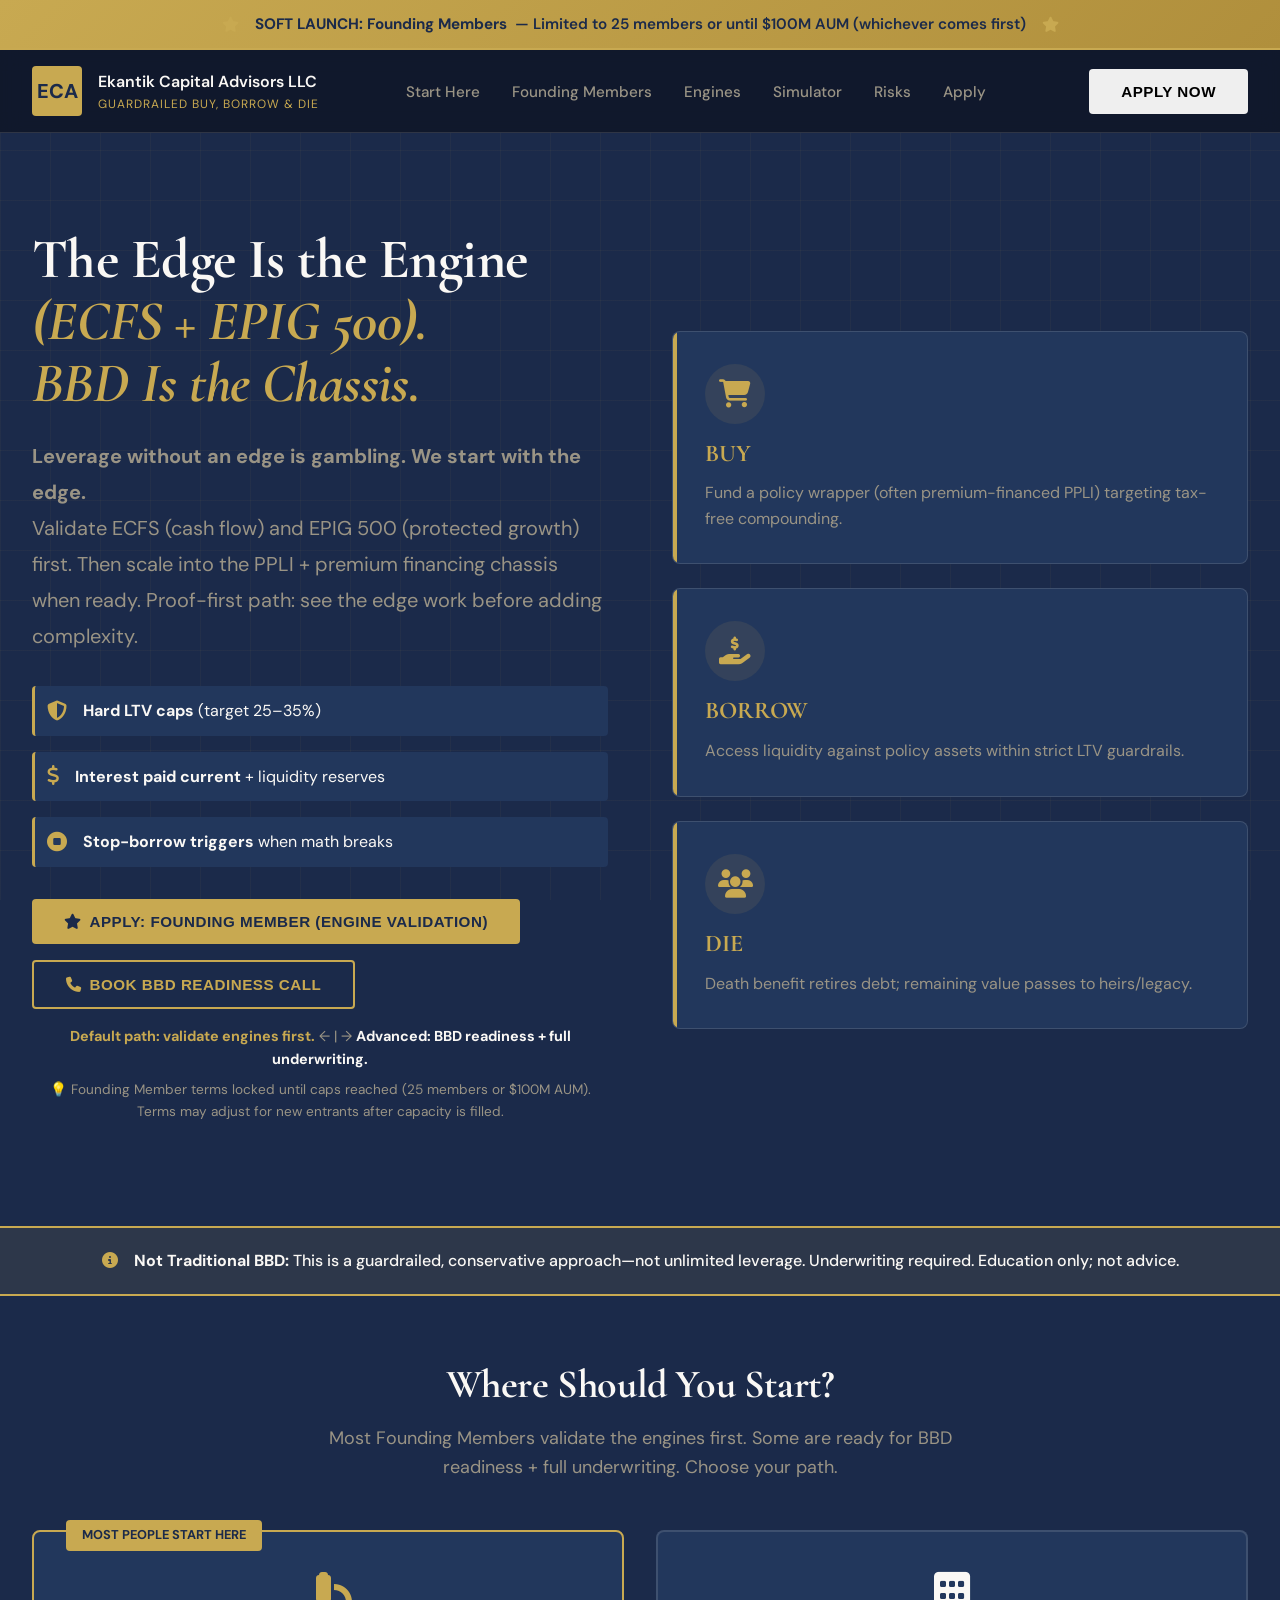
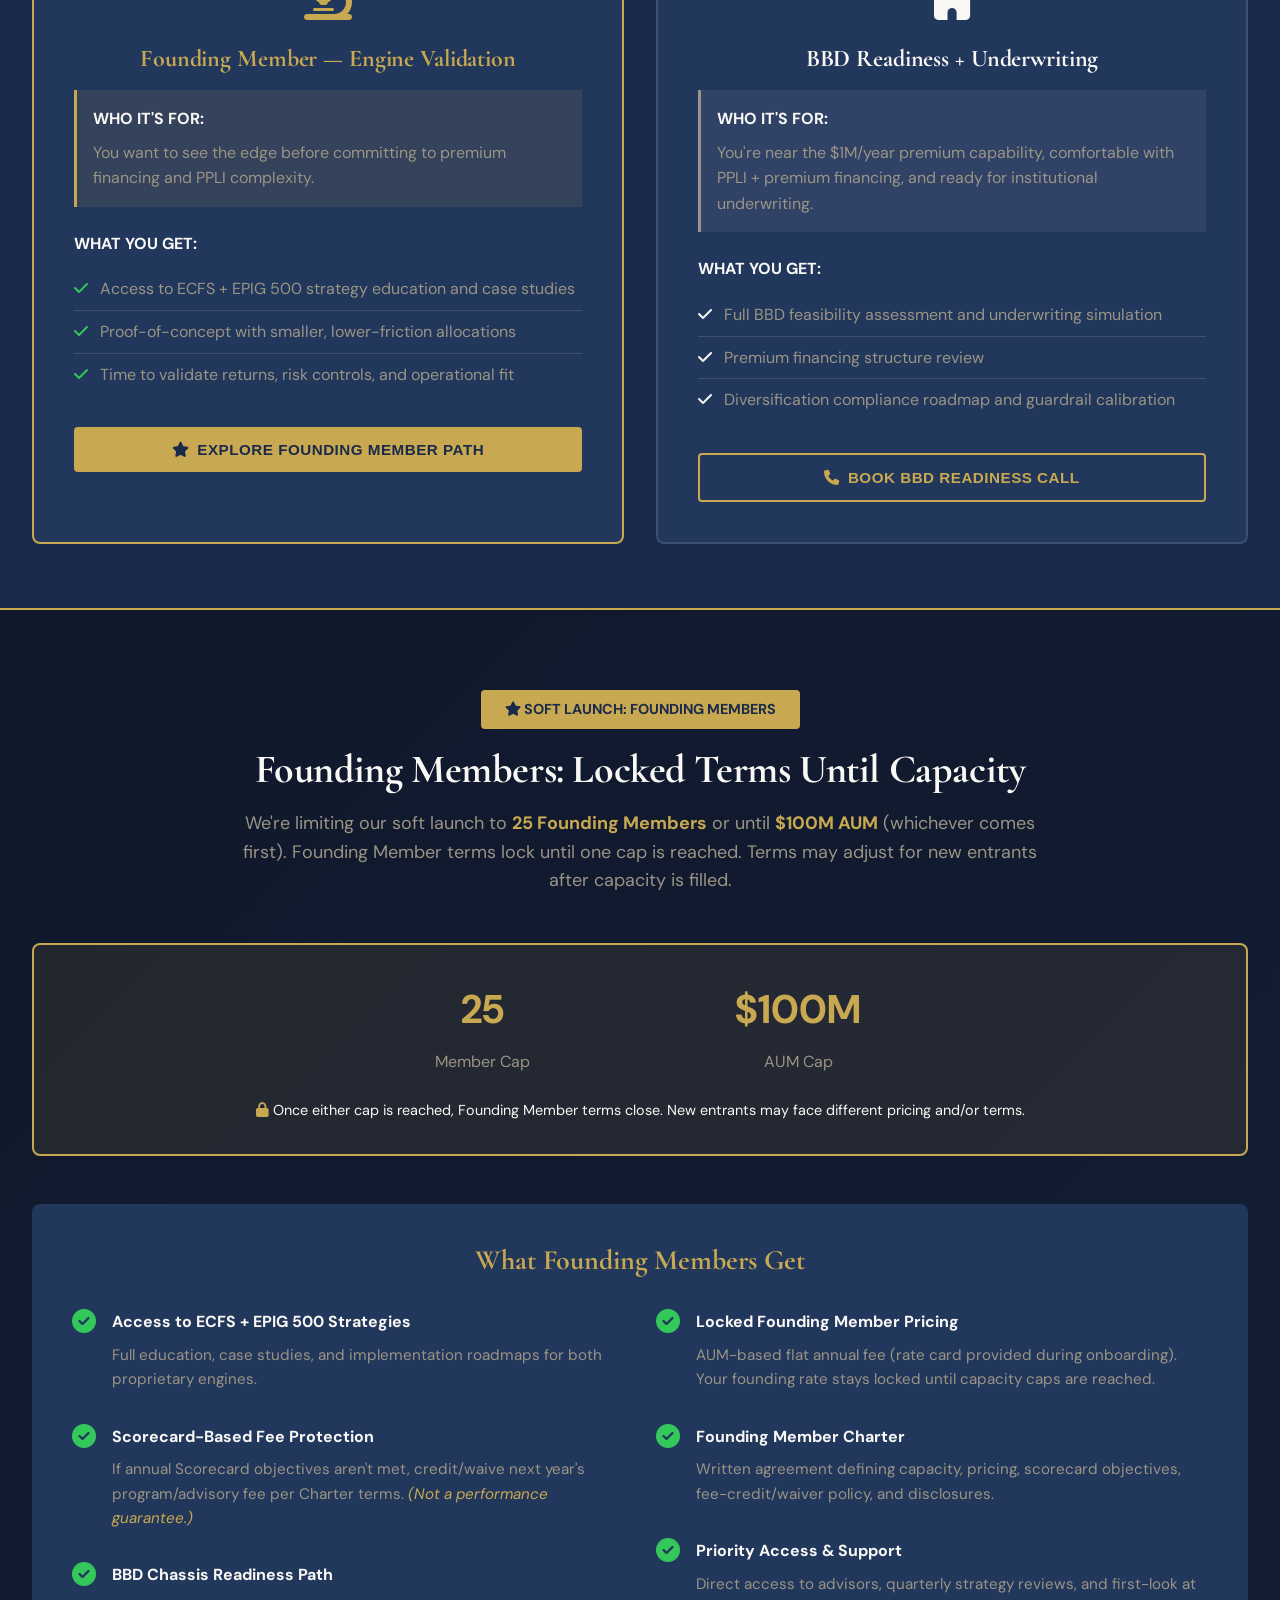
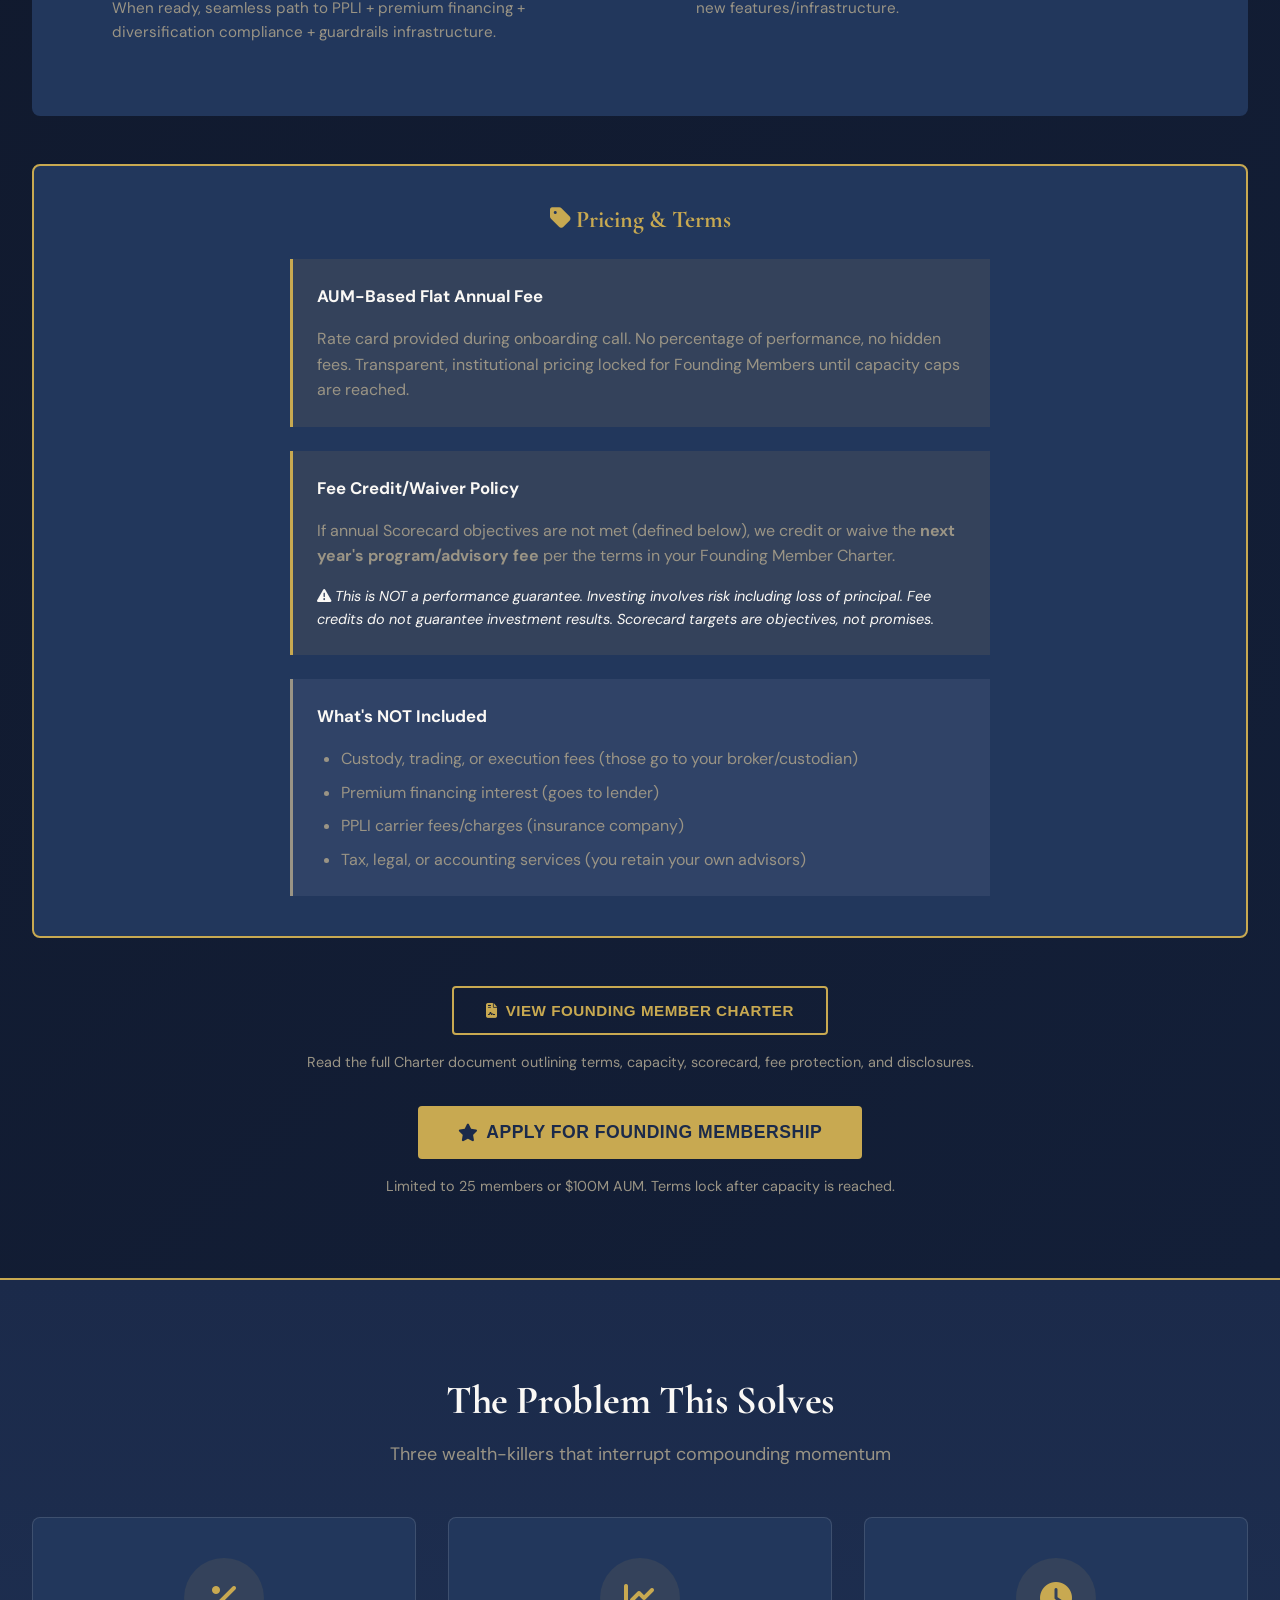
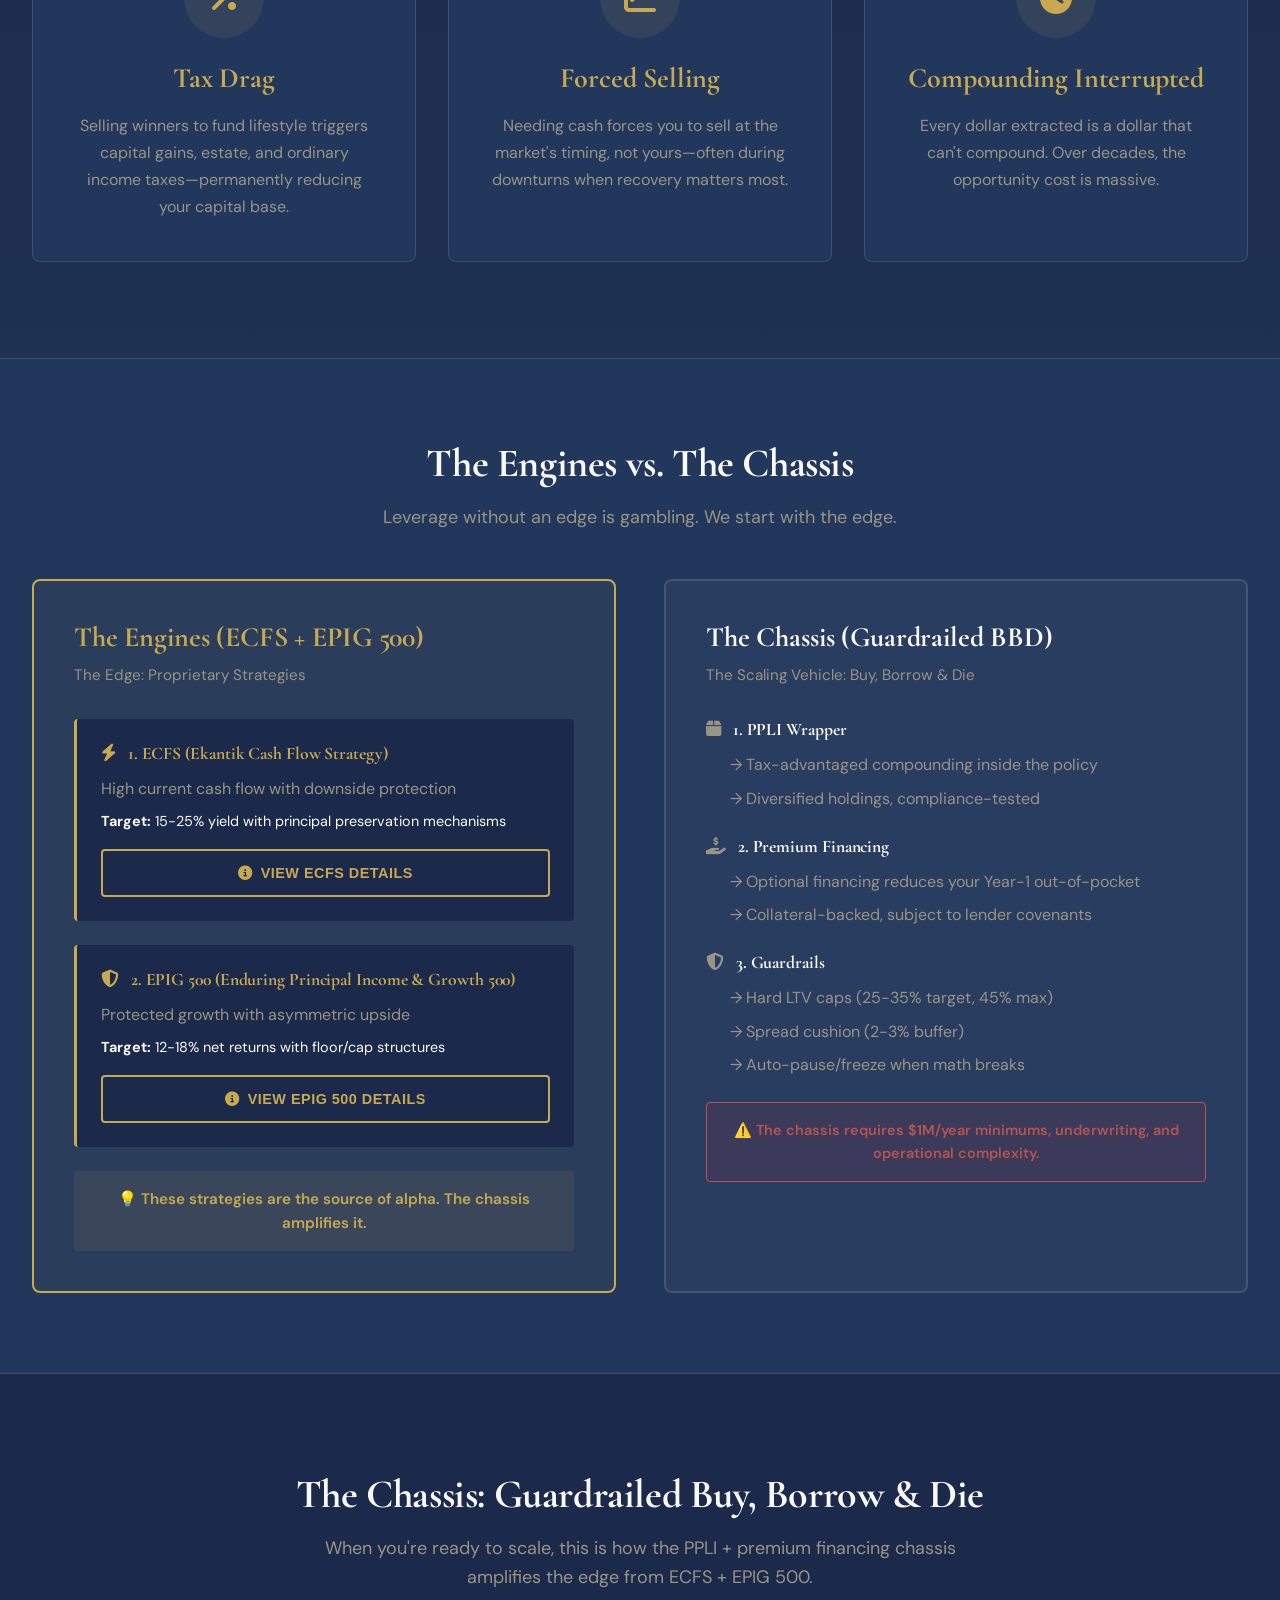
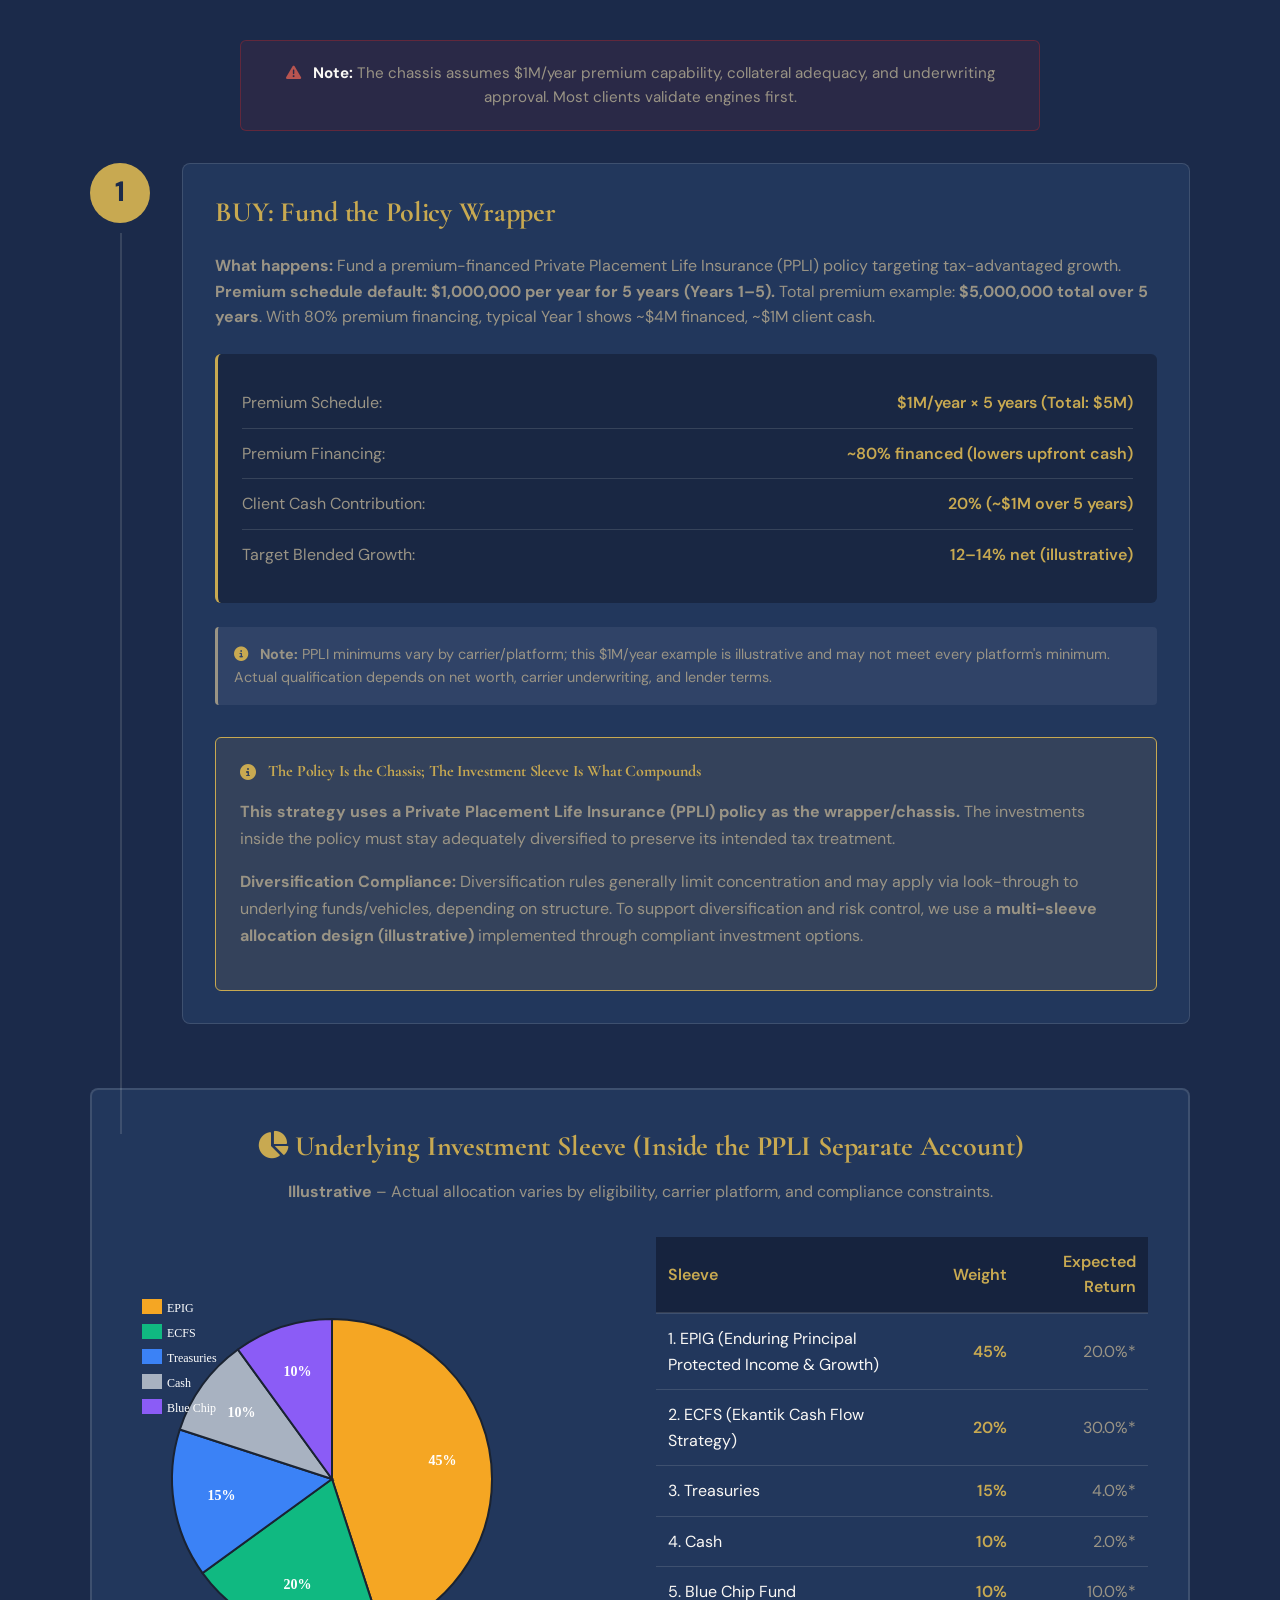
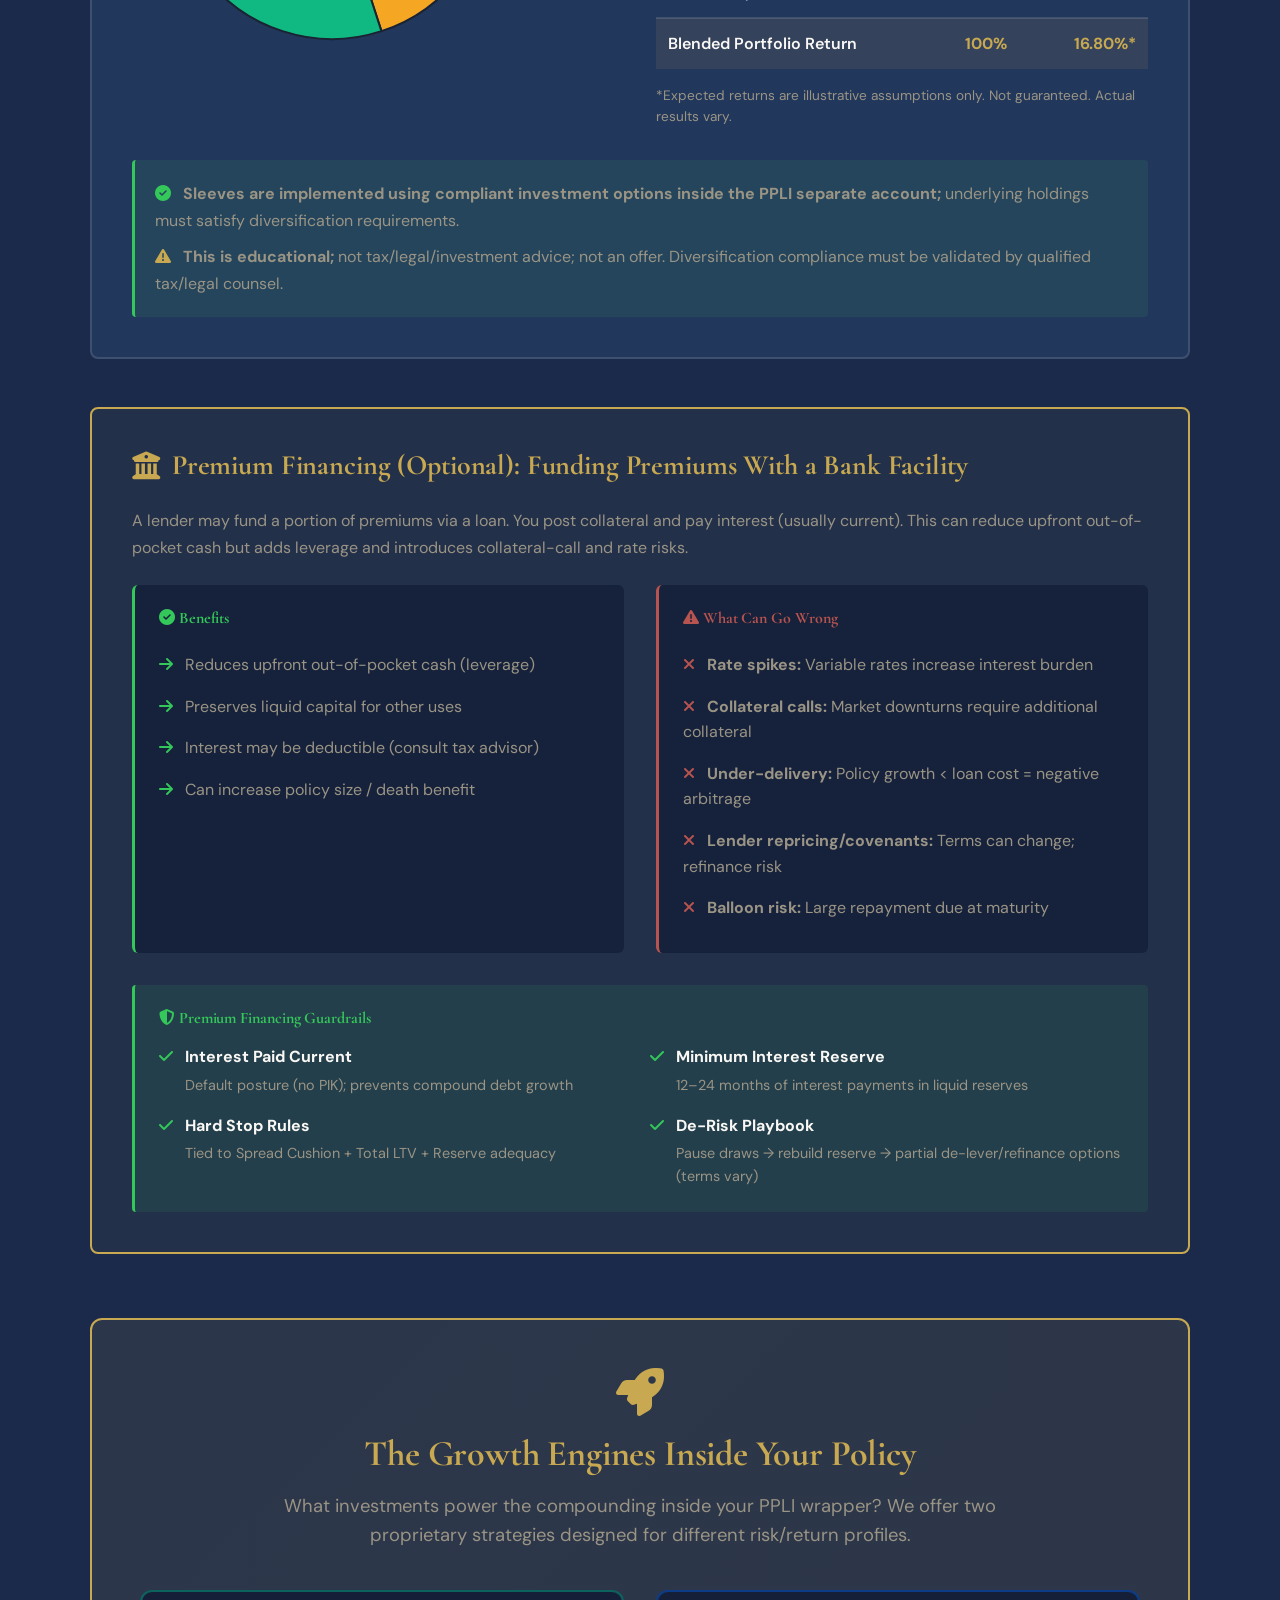
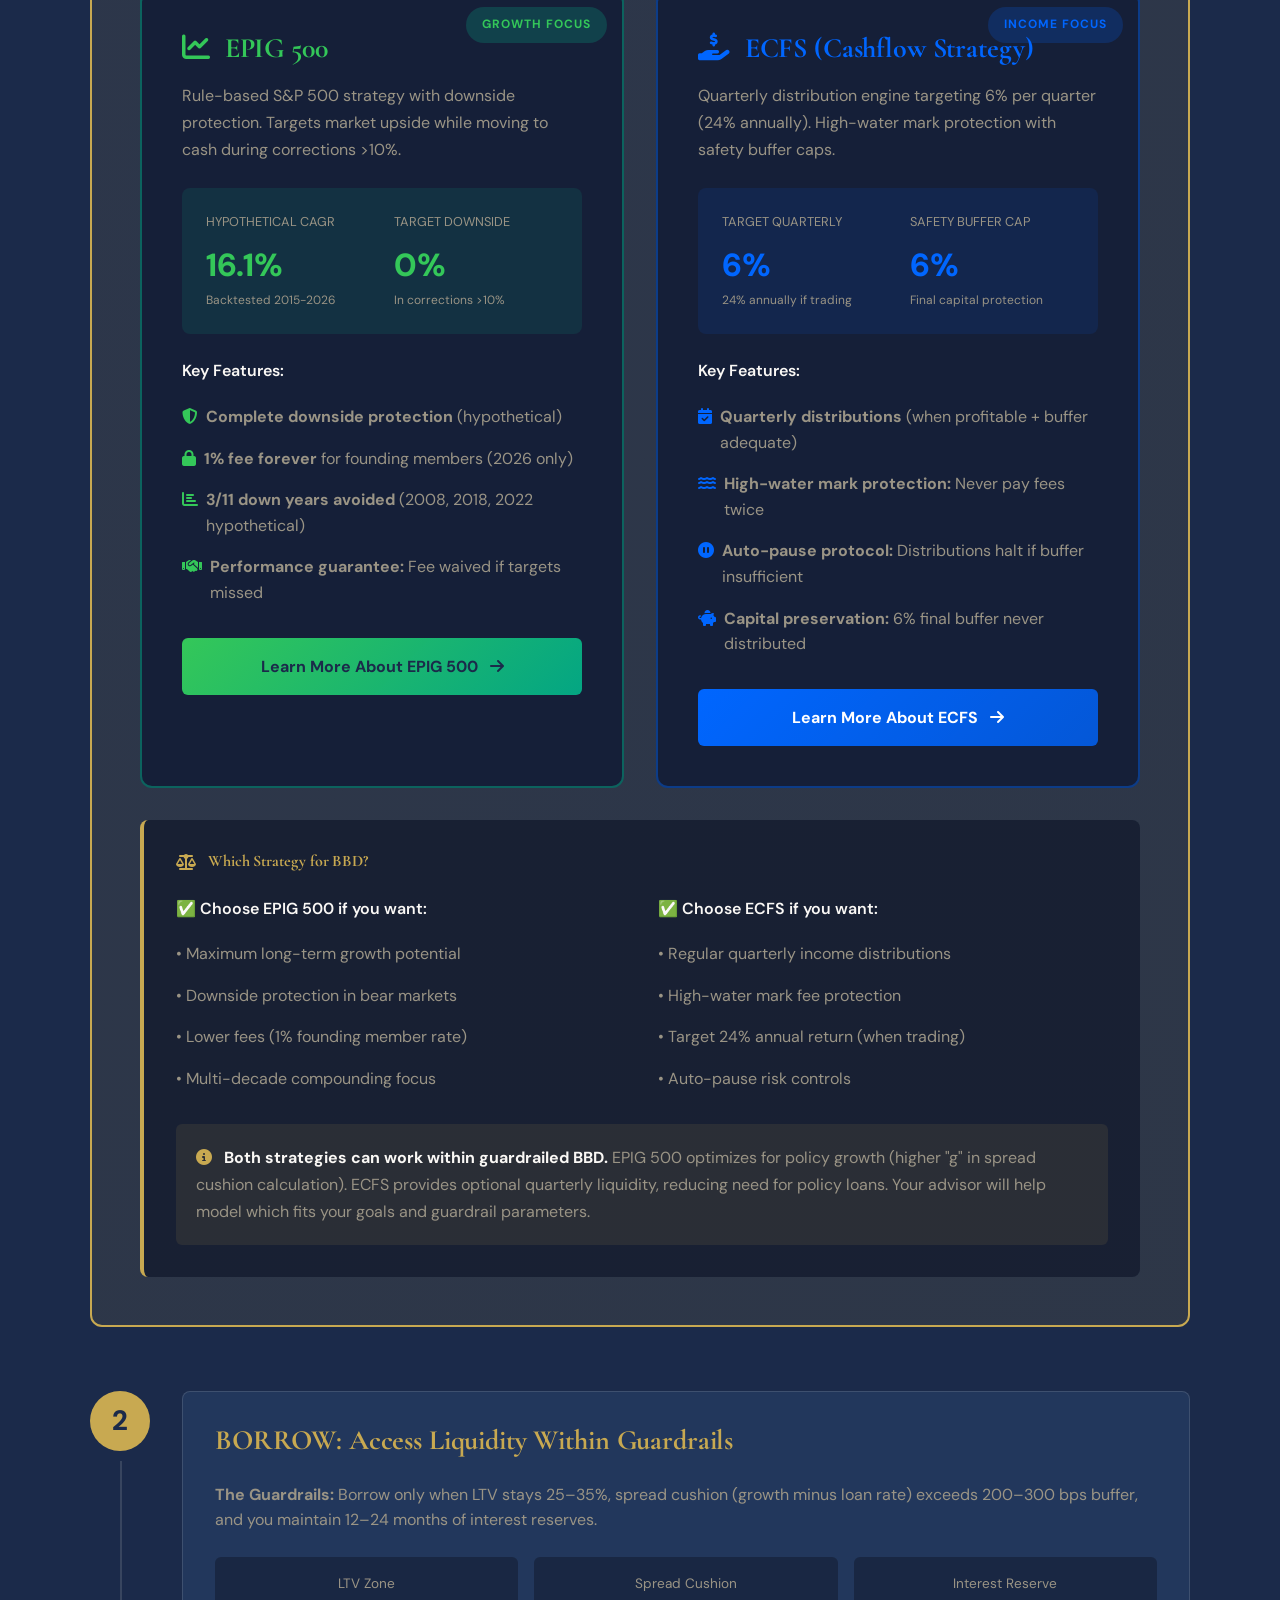
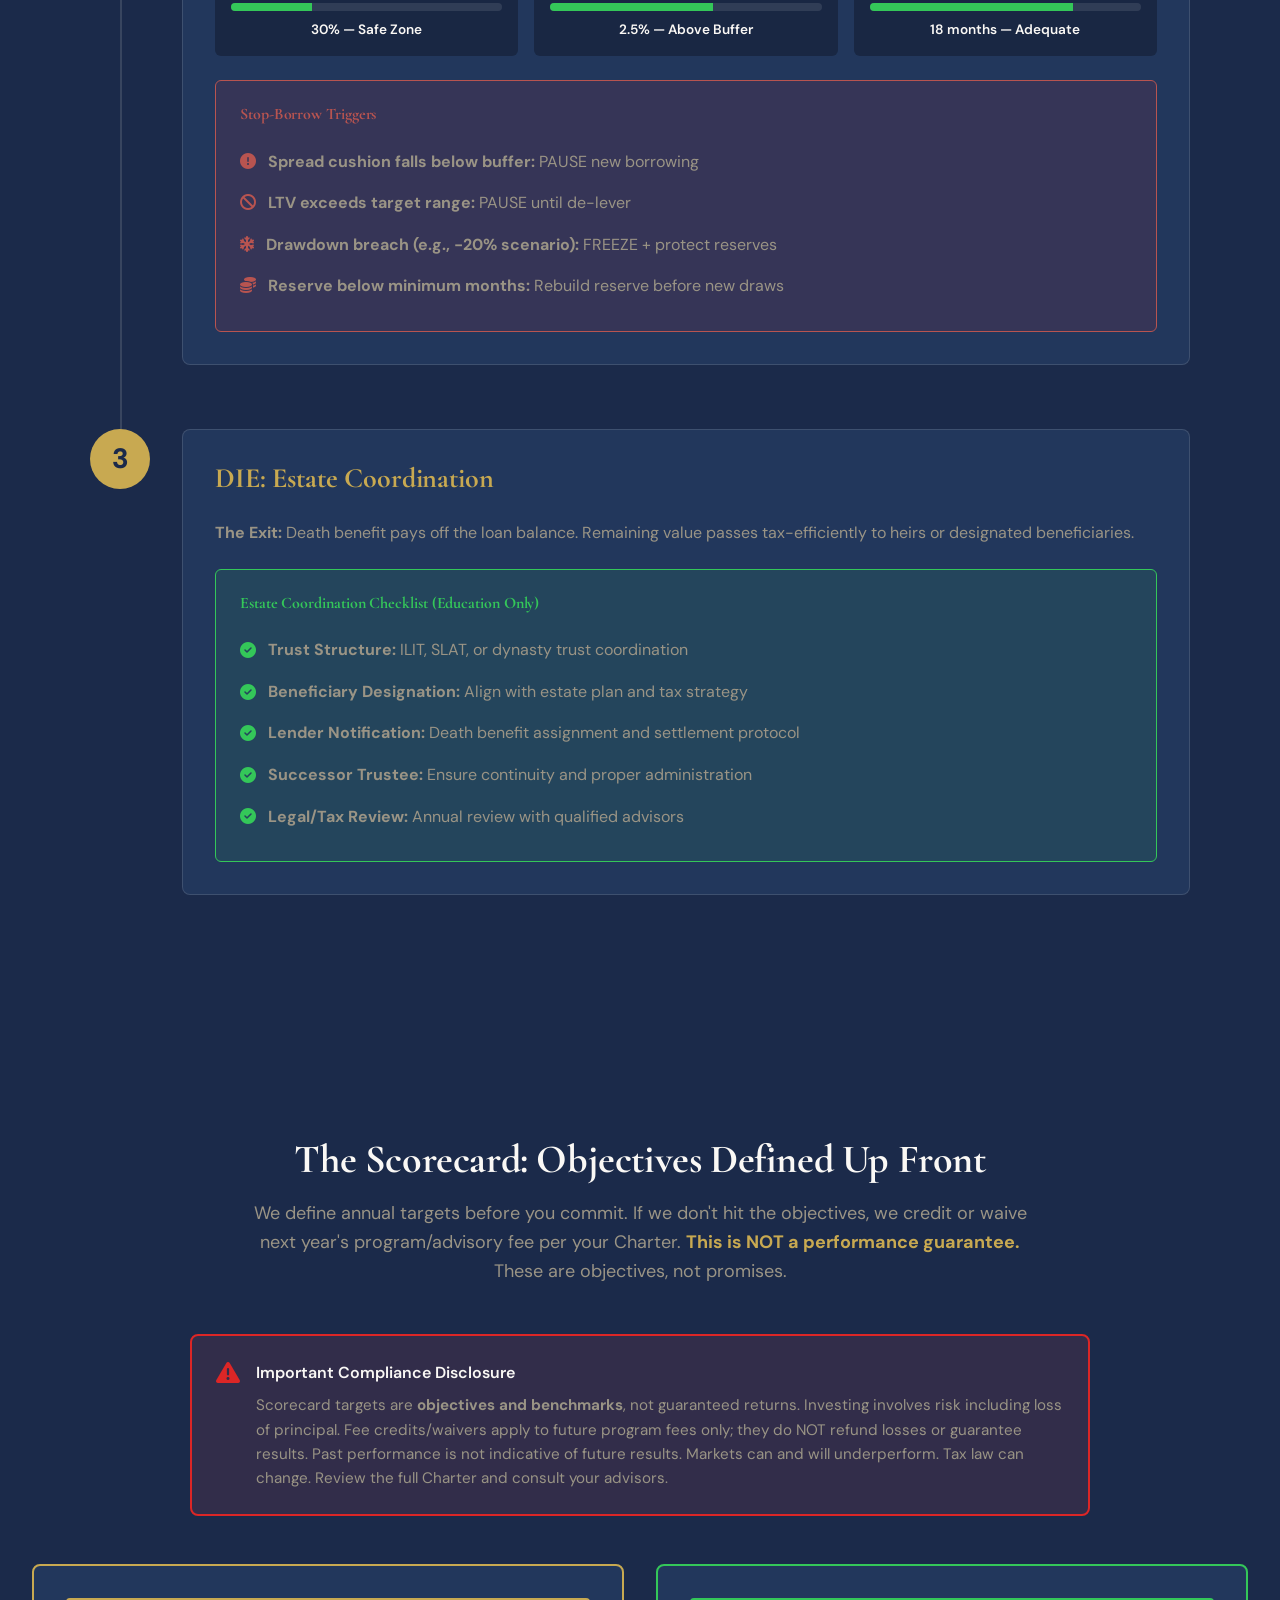
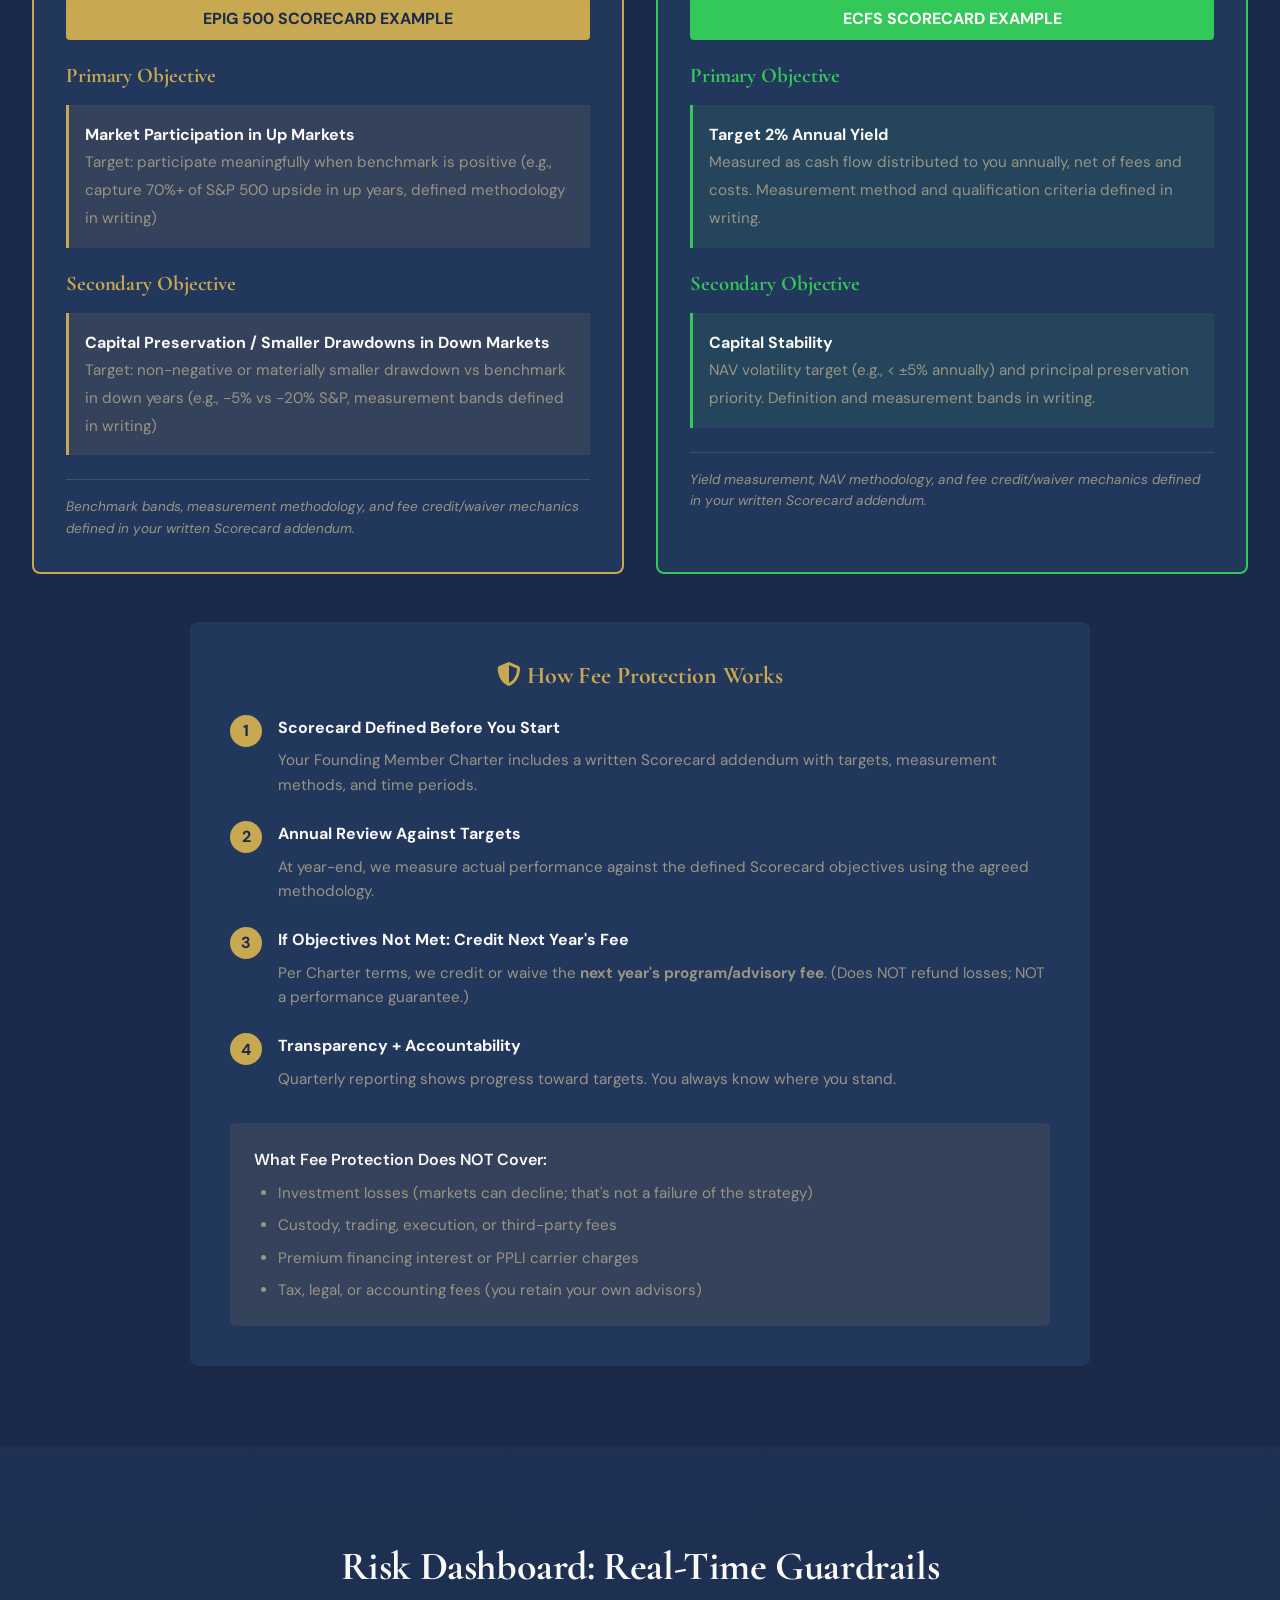
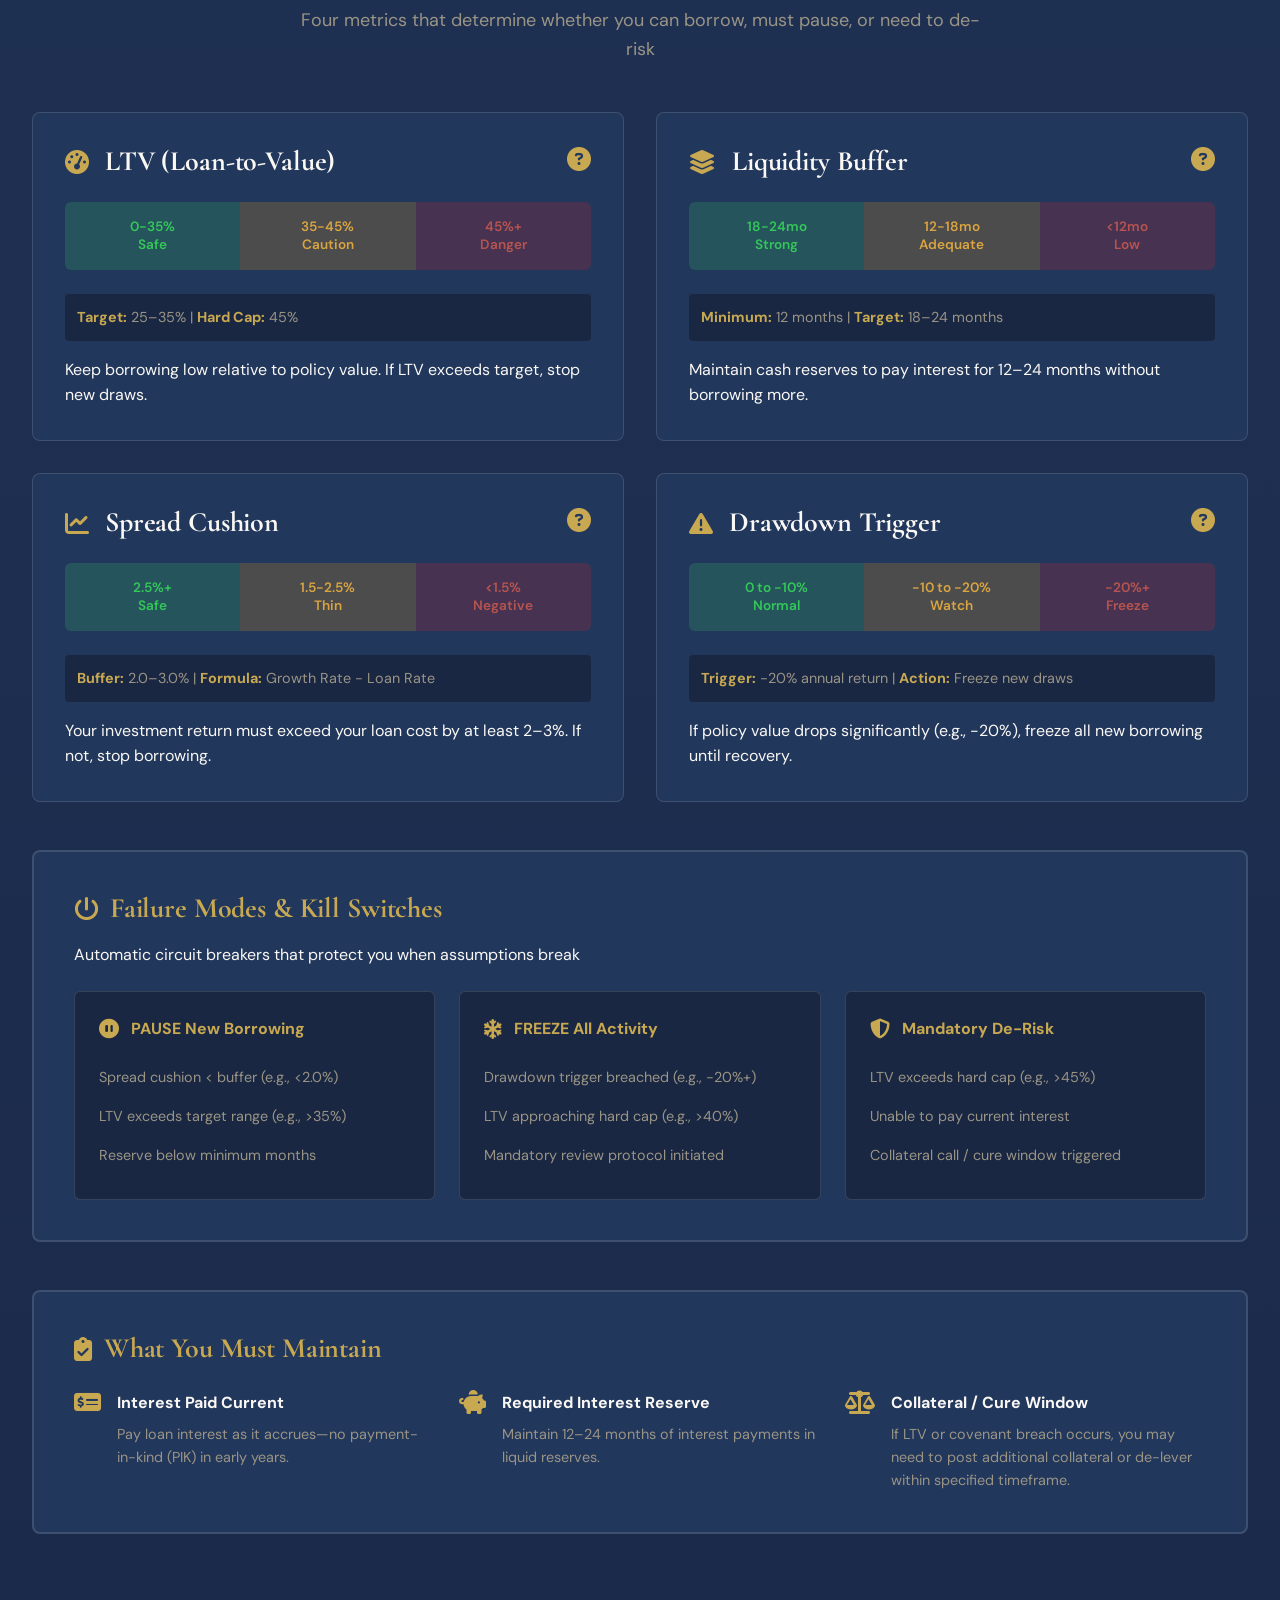
==== commit b9951e97: "Trim non-selling strategy detail from the landing page (A/B/C/D) Simplify the pitch without touching" ====
--- a/index.html
+++ b/index.html
@@ -1,4 +1,5 @@
 <!DOCTYPE html>
+<!-- deploy: §7.3 navy scheme + calculators -->
 <html lang="en">
 <head>
     <meta charset="UTF-8">
@@ -74,11 +75,6 @@
                     </div>
                 </div>
 
-                <div class="hero-toggle">
-                    <button class="toggle-btn active" data-mode="plain">Plain English</button>
-                    <button class="toggle-btn" data-mode="advanced">Advanced</button>
-                </div>
-
                 <div class="hero-ctas">
                     <button class="cta-btn primary" onclick="scrollToSection('founding-members')">
                         <i class="fas fa-star"></i> APPLY: FOUNDING MEMBER (ENGINE VALIDATION)
@@ -101,7 +97,6 @@
                         </div>
                         <h3>BUY</h3>
                         <p class="plain-text">Fund a policy wrapper (often premium-financed PPLI) targeting tax-free compounding.</p>
-                        <p class="advanced-text hidden">Fund a premium-financed PPLI structure targeting IRC §7702 compliant tax-deferred growth with diversified underlying investments.</p>
                     </div>
                     <div class="system-card borrow">
                         <div class="card-icon">
@@ -109,7 +104,6 @@
                         </div>
                         <h3>BORROW</h3>
                         <p class="plain-text">Access liquidity against policy assets within strict LTV guardrails.</p>
-                        <p class="advanced-text hidden">Execute policy loan or collateral assignment within 25–35% target LTV, maintaining 200–300 bps spread cushion and 12–24 month interest reserves.</p>
                     </div>
                     <div class="system-card die">
                         <div class="card-icon">
@@ -117,7 +111,6 @@
                         </div>
                         <h3>DIE</h3>
                         <p class="plain-text">Death benefit retires debt; remaining value passes to heirs/legacy.</p>
-                        <p class="advanced-text hidden">IRC §101(a) death benefit provides tax-free settlement of loan balance; net proceeds transfer to designated beneficiaries via ILIT/SLAT/dynasty structure.</p>
                     </div>
                 </div>
             </div>
@@ -199,7 +192,7 @@
                             </li>
                             <li style="padding: 0.5rem 0; border-bottom: 1px solid var(--border-color); color: var(--text-muted);">
                                 <i class="fas fa-check" style="color: var(--text-light); margin-right: 0.5rem;"></i>
-                                Premium financing structure review (80% financed, 7.5% rate, balloon at Year 5)
+                                Premium financing structure review
                             </li>
                             <li style="padding: 0.5rem 0; color: var(--text-muted);">
                                 <i class="fas fa-check" style="color: var(--text-light); margin-right: 0.5rem;"></i>
@@ -386,7 +379,6 @@
                     </div>
                     <h3>Tax Drag</h3>
                     <p class="plain-text">Selling winners to fund lifestyle triggers capital gains, estate, and ordinary income taxes—permanently reducing your capital base.</p>
-                    <p class="advanced-text hidden">Liquidation events crystallize long-term capital gains (23.8% federal max), state taxes, and potential NIIT exposure. Estate inclusion subjects assets to 40% federal estate tax above exemption thresholds.</p>
                 </div>
                 <div class="problem-card">
                     <div class="problem-icon">
@@ -394,7 +386,6 @@
                     </div>
                     <h3>Forced Selling</h3>
                     <p class="plain-text">Needing cash forces you to sell at the market's timing, not yours—often during downturns when recovery matters most.</p>
-                    <p class="advanced-text hidden">Liquidity needs during market dislocations force pro-cyclical asset sales at depressed valuations, impairing long-term compounded annual growth rate (CAGR) and sequence-of-returns risk.</p>
                 </div>
                 <div class="problem-card">
                     <div class="problem-icon">
@@ -402,7 +393,6 @@
                     </div>
                     <h3>Compounding Interrupted</h3>
                     <p class="plain-text">Every dollar extracted is a dollar that can't compound. Over decades, the opportunity cost is massive.</p>
-                    <p class="advanced-text hidden">Withdrawals reduce principal subjected to exponential growth. At 8% annual return, $1M withdrawn at age 50 represents ~$10M+ in foregone terminal wealth by age 80.</p>
                 </div>
             </div>
         </div>
@@ -471,10 +461,10 @@
                         </h4>
                         <ul style="list-style: none; padding: 0; margin: 0 0 0 1.5rem;">
                             <li style="color: var(--text-muted); margin-bottom: 0.5rem; line-height: 1.6;">
-                                → Tax-advantaged compounding under IRC §7702 and §101(a)
+                                → Tax-advantaged compounding inside the policy
                             </li>
                             <li style="color: var(--text-muted); line-height: 1.6;">
-                                → IRC §817(h) diversification compliance (quarterly testing)
+                                → Diversified holdings, compliance-tested
                             </li>
                         </ul>
                     </div>
@@ -486,7 +476,7 @@
                         </h4>
                         <ul style="list-style: none; padding: 0; margin: 0 0 0 1.5rem;">
                             <li style="color: var(--text-muted); margin-bottom: 0.5rem; line-height: 1.6;">
-                                → 80% financed (default), interest-only Years 1-5, balloon repayment Year 5
+                                → Optional financing reduces your Year-1 out-of-pocket
                             </li>
                             <li style="color: var(--text-muted); line-height: 1.6;">
                                 → Collateral-backed, subject to lender covenants
@@ -542,7 +532,6 @@
                         <h3>BUY: Fund the Policy Wrapper</h3>
                         <div class="step-details">
                             <p class="plain-text"><strong>What happens:</strong> Fund a premium-financed Private Placement Life Insurance (PPLI) policy targeting tax-advantaged growth. <strong>Premium schedule default: $1,000,000 per year for 5 years (Years 1–5).</strong> Total premium example: <strong>$5,000,000 total over 5 years</strong>. With 80% premium financing, typical Year 1 shows ~$4M financed, ~$1M client cash.</p>
-                            <p class="advanced-text hidden"><strong>Structure:</strong> IRC §7702-compliant PPLI with institutional-grade carrier. Premium financing at advantageous rates reduces Year 1 out-of-pocket. Underlying assets: diversified alternatives, equities, fixed income per investor control requirements. <strong>Default financing: 80% financed (interest-only Years 1–5, balloon repayment at Year 5); PF loan rate 7.5% (5.0% reference + 2.5% spread); Collateral ratio 100% of PF loan.</strong></p>
                             
                             <div class="step-specs">
                                 <div class="spec-item">
@@ -551,7 +540,7 @@
                                 </div>
                                 <div class="spec-item">
                                     <span class="spec-label">Premium Financing:</span>
-                                    <span class="spec-value">80% financed (~$4M at 7.5%)</span>
+                                    <span class="spec-value">~80% financed (lowers upfront cash)</span>
                                 </div>
                                 <div class="spec-item">
                                     <span class="spec-label">Client Cash Contribution:</span>
@@ -578,17 +567,11 @@
                                     The Policy Is the Chassis; The Investment Sleeve Is What Compounds
                                 </h4>
                                 <p class="plain-text" style="color: var(--text-muted); line-height: 1.7; margin-bottom: 1rem;">
-                                    <strong>This strategy uses a Private Placement Life Insurance (PPLI) policy as the wrapper/chassis.</strong> The policy's separate account must remain adequately diversified to preserve intended tax treatment, under IRC §817(h) and Treas. Reg. §1.817-5, tested on a periodic (generally quarterly) basis.
-                                </p>
-                                <p class="advanced-text hidden" style="color: var(--text-muted); line-height: 1.7; margin-bottom: 1rem;">
-                                    <strong>Technical: IRC §7702-compliant PPLI chassis.</strong> The policy separate account holds underlying investments that must satisfy diversification requirements under IRC §817(h) and implementing regulations (Treas. Reg. §1.817-5). Diversification rules generally limit concentration and may apply via look-through to underlying funds/vehicles, depending on structure. Compliance is tested periodically (generally quarterly) with safe harbors and related rules specified in regulations.
+                                    <strong>This strategy uses a Private Placement Life Insurance (PPLI) policy as the wrapper/chassis.</strong> The investments inside the policy must stay adequately diversified to preserve its intended tax treatment.
                                 </p>
                                 <p style="color: var(--text-muted); line-height: 1.7; margin-bottom: 1rem;">
                                     <strong>Diversification Compliance:</strong> Diversification rules generally limit concentration and may apply via look-through to underlying funds/vehicles, depending on structure. To support diversification and risk control, we use a <strong>multi-sleeve allocation design (illustrative)</strong> implemented through compliant investment options.
                                 </p>
-                                <button class="tooltip-trigger-btn" onclick="openDiversificationModal()" style="background: transparent; border: 1px solid var(--gold-primary); color: var(--gold-primary); padding: 0.5rem 1rem; border-radius: 4px; cursor: pointer; font-weight: 600; transition: all 0.3s;">
-                                    <i class="fas fa-book"></i> Learn More: IRC §817(h) Requirements
-                                </button>
                             </div>
                         </div>
                     </div>
@@ -678,12 +661,9 @@
                     </h3>
                     
                     <p class="plain-text" style="color: var(--text-muted); line-height: 1.7; margin-bottom: 1.5rem;">
-                        <strong>Plain English:</strong> A lender may fund a portion of premiums via a loan. Client posts collateral and pays interest (usually current). This can reduce upfront out-of-pocket cash but adds leverage and introduces collateral-call and rate risks.
-                    </p>
-                    
-                    <p class="advanced-text hidden" style="color: var(--text-muted); line-height: 1.7; margin-bottom: 1.5rem;">
-                        <strong>Technical:</strong> Premium financing facility provides debt capital to fund PPLI premiums (typically 70-90% of premium). Borrower posts collateral (liquid securities, real estate, or policy itself after sufficient cash value buildup). Interest typically paid current; capitalization increases risk profile. Loan structured as interest-only with balloon maturity (commonly 5-10 years) or amortizing. Lender may require minimum FICO, net worth, liquid assets. Covenants include LTV maintenance, collateral value maintenance, timely interest payment.
-                    </p>
+                        A lender may fund a portion of premiums via a loan. You post collateral and pay interest (usually current). This can reduce upfront out-of-pocket cash but adds leverage and introduces collateral-call and rate risks.
+                    </p>
+                    
                     
                     <div style="display: grid; grid-template-columns: 1fr 1fr; gap: 2rem; margin-bottom: 2rem;">
                         <div style="background: rgba(19, 31, 56, 0.8); padding: 1.5rem; border-radius: 6px; border-left: 3px solid var(--green-safe);">
@@ -912,7 +892,6 @@
                         <h3>BORROW: Access Liquidity Within Guardrails</h3>
                         <div class="step-details">
                             <p class="plain-text"><strong>The Guardrails:</strong> Borrow only when LTV stays 25–35%, spread cushion (growth minus loan rate) exceeds 200–300 bps buffer, and you maintain 12–24 months of interest reserves.</p>
-                            <p class="advanced-text hidden"><strong>Loan Mechanics:</strong> Policy loan or collateral assignment against cash value. Reference rate (e.g., SOFR) + spread. Guardrailed LTV target 25–35%, hard cap 45%. Spread cushion = (g - r) must exceed buffer (2.0–3.0%). Interest paid current (no PIK in early years). Reserve requirement prevents liquidity crunch.</p>
                             
                             <div class="guardrail-dashboard-preview">
                                 <div class="gauge-preview">
@@ -957,7 +936,6 @@
                         <h3>DIE: Estate Coordination</h3>
                         <div class="step-details">
                             <p class="plain-text"><strong>The Exit:</strong> Death benefit pays off the loan balance. Remaining value passes tax-efficiently to heirs or designated beneficiaries.</p>
-                            <p class="advanced-text hidden"><strong>Estate Structures (education only):</strong> IRC §101(a) provides income-tax-free death benefit. ILIT (Irrevocable Life Insurance Trust) removes policy from taxable estate. SLAT (Spousal Lifetime Access Trust) or dynasty trust for multi-generational wealth transfer. Coordination with estate attorney essential.</p>
                             
                             <div class="estate-checklist">
                                 <h4>Estate Coordination Checklist (Education Only)</h4>
@@ -1159,7 +1137,6 @@
                         <strong>Target:</strong> 25–35% | <strong>Hard Cap:</strong> 45%
                     </div>
                     <p class="plain-text">Keep borrowing low relative to policy value. If LTV exceeds target, stop new draws.</p>
-                    <p class="advanced-text hidden">LTV = Loan Balance / Policy Value. Target range 25–35% maintains substantial equity buffer. Hard cap at 45% prevents over-leverage. Exceeding cap triggers mandatory de-risk protocol.</p>
                 </div>
 
                 <div class="dashboard-card">
@@ -1182,7 +1159,6 @@
                         <strong>Minimum:</strong> 12 months | <strong>Target:</strong> 18–24 months
                     </div>
                     <p class="plain-text">Maintain cash reserves to pay interest for 12–24 months without borrowing more.</p>
-                    <p class="advanced-text hidden">Interest Reserve = Annual Interest Cost × (Reserve Months / 12). Prevents forced draws during market stress. Below minimum triggers mandatory rebuild before new borrowing.</p>
                 </div>
 
                 <div class="dashboard-card">
@@ -1205,7 +1181,6 @@
                         <strong>Buffer:</strong> 2.0–3.0% | <strong>Formula:</strong> Growth Rate - Loan Rate
                     </div>
                     <p class="plain-text">Your investment return must exceed your loan cost by at least 2–3%. If not, stop borrowing.</p>
-                    <p class="advanced-text hidden">Spread Cushion = Net Policy Growth Rate (g) - All-in Loan Rate (r). Must exceed 200–300 bps buffer to ensure positive arbitrage. Falling below buffer triggers pause on new borrowing.</p>
                 </div>
 
                 <div class="dashboard-card">
@@ -1228,7 +1203,6 @@
                         <strong>Trigger:</strong> -20% annual return | <strong>Action:</strong> Freeze new draws
                     </div>
                     <p class="plain-text">If policy value drops significantly (e.g., -20%), freeze all new borrowing until recovery.</p>
-                    <p class="advanced-text hidden">Severe drawdown scenarios (-20% or worse) trigger immediate freeze on new borrowing and mandatory portfolio review. Prevents forced selling at depressed valuations while maintaining collateral adequacy.</p>
                 </div>
             </div>
 
@@ -1283,7 +1257,6 @@
                         <div>
                             <strong>Interest Paid Current</strong>
                             <p class="plain-text">Pay loan interest as it accrues—no payment-in-kind (PIK) in early years.</p>
-                            <p class="advanced-text hidden">Current interest payments prevent compound debt growth. PIK (payment-in-kind) accelerates loan balance and LTV deterioration. Discipline required.</p>
                         </div>
                     </div>
                     <div class="requirement-item">
@@ -1291,7 +1264,6 @@
                         <div>
                             <strong>Required Interest Reserve</strong>
                             <p class="plain-text">Maintain 12–24 months of interest payments in liquid reserves.</p>
-                            <p class="advanced-text hidden">Reserve Requirement = Annual Interest × (12-24 months / 12). Provides buffer during market volatility or personal cashflow disruption.</p>
                         </div>
                     </div>
                     <div class="requirement-item">
@@ -1299,7 +1271,6 @@
                         <div>
                             <strong>Collateral / Cure Window</strong>
                             <p class="plain-text">If LTV or covenant breach occurs, you may need to post additional collateral or de-lever within specified timeframe.</p>
-                            <p class="advanced-text hidden">Loan agreements typically include covenant triggers and cure periods (30-90 days). Additional collateral, cash infusion, or partial loan repayment may be required to restore compliance. (Education only—actual terms vary by lender.)</p>
                         </div>
                     </div>
                 </div>
@@ -1426,7 +1397,7 @@
                                         <i class="fas fa-shield-alt" style="color: var(--green-safe); font-size: 1.5rem;"></i>
                                         <div style="flex: 1;">
                                             <div class="irc-compliance-status" style="color: var(--green-safe); font-weight: 700; font-size: 1.05rem;">
-                                                ✓ IRC §817(h) COMPLIANT
+                                                ✓ DIVERSIFICATION COMPLIANT
                                             </div>
                                             <div style="color: var(--text-light); font-size: 0.85rem; margin-top: 0.25rem;">
                                                 Default allocation meets PPLI diversification safe harbor requirements
@@ -1448,7 +1419,7 @@
                                 
                                 <div class="allocation-warning" style="background: rgba(220, 38, 38, 0.1); border: 1px solid var(--red-danger); border-radius: 4px; padding: 0.75rem; margin: 1rem 0 1.5rem 0; font-size: 0.85rem;">
                                     <i class="fas fa-exclamation-triangle" style="color: var(--red-danger);"></i>
-                                    <strong style="color: var(--red-danger);">Important:</strong> If you adjust allocations, you must ensure continued compliance with IRC §817(h) diversification requirements (Reg. §1.817-5). Failing safe harbor tests may result in loss of PPLI tax benefits.
+                                    <strong style="color: var(--red-danger);">Important:</strong> If you adjust allocations, you must maintain the policy's diversification requirements. Failing these tests may result in loss of PPLI tax benefits.
                                 </div>
                                 
                                 <div style="margin-bottom: 1rem;">
@@ -1833,7 +1804,7 @@
                                     <input type="checkbox" id="dbUseCorridor" checked style="margin-right: 0.5rem;">
                                     Use Corridor Minimum
                                 </label>
-                                <p class="input-hint">IRC §7702 requires minimum death benefit (corridor factor) based on age</p>
+                                <p class="input-hint">A minimum death benefit applies, based on age</p>
                             </div>
                             
                             <div style="background: rgba(19, 31, 56, 0.8); padding: 1rem; border-radius: 4px; margin-top: 1rem;">
@@ -2028,7 +1999,6 @@
                     <h3>Under-Delivery Risk</h3>
                     <div class="risk-content">
                         <p class="plain-text"><strong>What happens:</strong> Investment returns fall short of projections. Spread cushion shrinks or goes negative.</p>
-                        <p class="advanced-text hidden"><strong>Technical:</strong> Realized net policy return (g_actual) &lt; projected (g_assumed). Spread cushion (g - r) compresses. If cushion &lt; buffer (e.g., &lt;2%), automatic PAUSE on new borrowing.</p>
                         
                         <div class="risk-response">
                             <strong>Guardrail Response:</strong>
@@ -2048,7 +2018,6 @@
                     <h3>Drawdown Risk</h3>
                     <div class="risk-content">
                         <p class="plain-text"><strong>What happens:</strong> Market crash causes policy value to drop sharply (e.g., -20% or worse). LTV spikes.</p>
-                        <p class="advanced-text hidden"><strong>Technical:</strong> Severe negative return (e.g., -20%+) reduces Pt significantly while Lt remains constant. LTV = Lt / Pt increases. May approach hard cap or trigger covenant breach.</p>
                         
                         <div class="risk-response">
                             <strong>Guardrail Response:</strong>
@@ -2069,7 +2038,6 @@
                     <h3>Rate Spike Risk</h3>
                     <div class="risk-content">
                         <p class="plain-text"><strong>What happens:</strong> Reference rates (SOFR, etc.) jump higher. Your loan cost increases, spread cushion shrinks.</p>
-                        <p class="advanced-text hidden"><strong>Technical:</strong> If reference rate increases +200 bps, all-in rate r increases proportionally. Spread cushion (g - r) compresses. If r &gt; g, negative arbitrage condition.</p>
                         
                         <div class="risk-response">
                             <strong>Guardrail Response:</strong>
@@ -2090,7 +2058,6 @@
                     <h3>Carrier / Lender Risk</h3>
                     <div class="risk-content">
                         <p class="plain-text"><strong>What happens:</strong> Policy carrier rating downgrade, lender changes terms, or availability disruption.</p>
-                        <p class="advanced-text hidden"><strong>Technical:</strong> Carrier financial strength rating downgrade may trigger policy replacement considerations. Lender covenant changes or credit line reduction may require refinancing or delever.</p>
                         
                         <div class="risk-response">
                             <strong>Guardrail Response:</strong>
@@ -2111,7 +2078,6 @@
                     <h3>Compliance / Tax Law Risk</h3>
                     <div class="risk-content">
                         <p class="plain-text"><strong>What happens:</strong> Tax laws change. IRC §7702 rules modified. Policy loses favorable tax treatment.</p>
-                        <p class="advanced-text hidden"><strong>Technical:</strong> Congressional changes to IRC §7702 (life insurance definition), §101(a) (death benefit exclusion), or new anti-abuse provisions could alter tax efficiency or require policy restructuring.</p>
                         
                         <div class="risk-response">
                             <strong>Guardrail Response:</strong>
@@ -2132,7 +2098,6 @@
                     <h3>Personal Liquidity Risk</h3>
                     <div class="risk-content">
                         <p class="plain-text"><strong>What happens:</strong> You can't pay current interest due to personal cashflow disruption.</p>
-                        <p class="advanced-text hidden"><strong>Technical:</strong> Income loss, unexpected expenses, or other cashflow shock prevents timely interest payment. Forced to capitalize interest (PIK), accelerating loan balance and LTV growth.</p>
                         
                         <div class="risk-response">
                             <strong>Guardrail Response:</strong>
@@ -2457,7 +2422,6 @@
                             </div>
                             <div class="faq-answer">
                                 <p class="plain-text">Founding Members get locked pricing, scorecard-based fee protection, and priority access until capacity caps are reached (25 members or $100M AUM). Once either cap is hit, new entrants may face different pricing/terms. It's a soft launch opportunity to lock in favorable terms early.</p>
-                                <p class="advanced-text hidden">Founding Member benefits: (1) AUM-based flat annual fee locked until capacity caps reached; (2) Scorecard addendum with defined ECFS/EPIG 500 objectives; (3) Fee credit/waiver if objectives not met (next year's program fee waived—NOT a refund of losses or guarantee); (4) Priority access to advisors, quarterly reviews, first-look at new features; (5) Written Founding Member Charter documenting all terms. Capacity limited to 25 members OR $100M AUM (whichever first). After capacity filled, new entrants subject to standard pricing/terms at ECA's discretion. Founding Members lock favorable economics during soft launch phase.</p>
                             </div>
                         </div>
 
@@ -2469,7 +2433,6 @@
                             </div>
                             <div class="faq-answer">
                                 <p class="plain-text">Your Scorecard defines annual performance objectives (not guarantees) for ECFS and EPIG 500. Example: EPIG 500 might target meaningful market participation in up years and smaller drawdowns in down years; ECFS targets 2% yield. If objectives aren't met, we credit/waive next year's program fee. Targets are objectives, not promises.</p>
-                                <p class="advanced-text hidden">Scorecard structure: (1) Written addendum signed at onboarding defining objectives, benchmark bands, measurement methodology, time periods; (2) Example EPIG 500 targets: (a) Primary: market participation in up markets (e.g., capture 70%+ of S&P 500 upside in positive years); (b) Secondary: capital preservation / materially smaller drawdowns in down markets (e.g., -5% vs -20% S&P); (3) Example ECFS targets: (a) Primary: 2% annual yield (cash flow distributed net of fees); (b) Secondary: capital stability (NAV volatility target); (4) Annual review at year-end measures actual vs targets using agreed methodology; (5) If objectives not met, fee credit/waiver applies to NEXT year's program/advisory fee only (not a refund of losses; not a guarantee). Scorecard provides transparency and accountability but does NOT eliminate investment risk. Markets can underperform—that's not a strategy failure.</p>
                             </div>
                         </div>
 
@@ -2481,7 +2444,6 @@
                             </div>
                             <div class="faq-answer">
                                 <p class="plain-text">COVERS: If Scorecard objectives aren't met, we credit/waive next year's ECA program/advisory fee. DOES NOT COVER: Investment losses, custody/trading fees, premium financing interest, PPLI carrier charges, tax/legal fees. This is NOT a performance guarantee or refund policy. It's accountability for our part of the equation.</p>
-                                <p class="advanced-text hidden">Fee credit/waiver mechanics: (1) At year-end, ECA measures actual performance against written Scorecard objectives; (2) If objectives not met, ECA credits or waives the NEXT year's program/advisory fee per Charter terms; (3) Credit/waiver is prospective (future fee), not retroactive (no refund of prior year's fee or investment losses); (4) Exclusions: (a) Investment losses (market declines are not strategy failures); (b) Custody, trading, execution fees paid to third parties; (c) Premium financing interest or lender fees; (d) PPLI carrier fees/charges/policy costs; (e) Tax, legal, accounting services (Member retains own advisors). Rationale: ECA controls strategy design, education, and implementation roadmap. ECA does NOT control markets, third-party costs, or external fees. Fee protection aligns incentives: if we don't deliver on our defined objectives, we don't get paid for that year's program services. But it is NOT insurance against market losses or a performance guarantee.</p>
                             </div>
                         </div>
 
@@ -2493,7 +2455,6 @@
                             </div>
                             <div class="faq-answer">
                                 <p class="plain-text">Yes. Most Founding Members start with ECFS/EPIG 500 validation in taxable accounts or trusts. Once you've validated returns, operational fit, and the edge is proven, you can transition to the BBD chassis (PPLI + premium financing + guardrails) when you're ready. No pressure to commit upfront.</p>
-                                <p class="advanced-text hidden">Typical Founding Member path: (1) Onboarding: Review ECFS/EPIG 500 case studies, sign Charter, deploy initial allocations in taxable accounts or existing trusts; (2) Validation phase (6-24 months): Monitor returns, cash flow, risk controls, operational integration; assess edge vs objectives in Scorecard; (3) BBD Readiness decision: If validation successful and Member is near $1M/year premium capability, initiate BBD feasibility assessment: (a) PPLI carrier selection and underwriting; (b) Premium financing term sheet (80% LTV, 7.5% rate, balloon structure); (c) IRC §817(h) diversification compliance roadmap; (d) Guardrails calibration (LTV targets, reserves, spread cushions); (4) Implementation (3-6+ months): Underwriting, carrier approval, lender approval, policy issuance, transfer of existing ECFS/EPIG 500 positions into policy (if compatible with carrier); (5) Ongoing: Quarterly reviews, annual Scorecard reconciliation, fee credit/waiver determination. Founding Member status and locked pricing persist regardless of BBD adoption timeline (until capacity caps reached). Modular approach reduces commitment risk and allows Member to validate edge before scaling into leverage and complexity.</p>
                             </div>
                         </div>
 
@@ -2505,7 +2466,6 @@
                             </div>
                             <div class="faq-answer">
                                 <p class="plain-text">Your locked Founding Member pricing and Charter terms continue indefinitely (until you terminate the relationship). Once either capacity cap is hit (25 members or $100M AUM), new entrants may face different pricing/terms, but YOUR terms stay locked. First-mover advantage.</p>
-                                <p class="advanced-text hidden">Founding Member term protection: (1) Once you're accepted as a Founding Member (before capacity caps reached), your AUM-based fee rate, Scorecard objectives, and fee credit/waiver policy lock per your Charter; (2) Your locked terms continue annually until you terminate the relationship (60 days' written notice) or ECA terminates for cause (rare; defined in Investment Advisory Agreement); (3) After capacity caps reached (25 members OR $100M AUM), ECA may adjust pricing/terms for new entrants at its discretion—but YOUR terms remain unchanged; (4) Example: If you lock Founding Member pricing at 0.X% on AUM in Year 1, and ECA raises standard pricing to 0.Y% for new entrants in Year 3, you continue paying 0.X%; (5) Rationale: Founding Members take early commitment risk during soft launch; locked terms reward that commitment and provide predictability. This is a permanent lock (subject only to voluntary termination or for-cause termination), not a temporary promotional rate.</p>
                             </div>
                         </div>
                     </div>
@@ -2529,7 +2489,6 @@
                             </div>
                             <div class="faq-answer">
                                 <p class="plain-text">Engine Validation is a lower-friction starting point where you validate ECFS + EPIG 500 strategies (the "engines") with smaller allocations before committing to $1M/year PPLI premiums. BBD Readiness assumes you're near the premium capability, comfortable with leverage, and ready for institutional underwriting. Most clients start with validation.</p>
-                                <p class="advanced-text hidden">Engine Validation path: (1) Review ECFS (high cash flow strategy) and EPIG 500 (protected growth strategy) case studies; (2) Deploy smaller, standalone allocations in taxable accounts or trusts; (3) Validate returns, operational fit, and risk controls over 6-12 months; (4) Scale into PPLI chassis if math works and edge is proven. BBD Readiness path: (1) Immediate feasibility assessment for $1M/year PPLI + 80% premium financing; (2) Full underwriting (financial, insurance, legal); (3) Carrier/lender structuring; (4) 3-6+ month implementation timeline. Engine Validation reduces commitment risk and provides proof before complexity.</p>
                             </div>
                         </div>
 
@@ -2541,21 +2500,9 @@
                             </div>
                             <div class="faq-answer">
                                 <p class="plain-text">Yes. ECFS and EPIG 500 are standalone proprietary strategies. You can deploy them in taxable accounts, trusts, or other structures without PPLI. The BBD chassis (PPLI + premium financing) amplifies tax efficiency and scaling potential, but it's optional. Validate the engines first.</p>
-                                <p class="advanced-text hidden">ECFS (Ekantik Cash Flow Strategy) and EPIG 500 (Enduring Principal Income & Growth 500) are proprietary investment strategies that can be implemented independently: (1) Taxable brokerage accounts; (2) Revocable or irrevocable trusts; (3) Corporate/entity structures; (4) Standalone managed accounts. The BBD chassis adds: (a) IRC §7702 tax-deferred compounding; (b) IRC §101(a) death benefit tax treatment; (c) Premium financing (80% leverage at 7.5%); (d) IRC §817(h) diversification compliance obligations. Chassis is powerful scaling vehicle but adds complexity, cost, and underwriting requirements. Many clients validate ECFS/EPIG 500 standalone for 12-24 months before scaling into PPLI + financing.</p>
-                            </div>
-                        </div>
-
-                        <!-- FAQ #8 -->
-                        <div class="faq-item">
-                            <div class="faq-question">
-                                <i class="fas fa-chevron-down"></i>
-                                <h3>What if the Underwriting Simulator shows frequent "Pause" or "Freeze" triggers?</h3>
-                            </div>
-                            <div class="faq-answer">
-                                <p class="plain-text">That's valuable information. It means the strategy may not suit your return assumptions, risk tolerance, or liquidity needs. Frequent guardrail triggers suggest you should either: (a) lower your borrowing assumptions, (b) increase your return expectations (if justified), or (c) skip BBD and deploy ECFS/EPIG 500 standalone. The simulator is designed to reveal failure modes—use it.</p>
-                                <p class="advanced-text hidden">Frequent Pause/Freeze triggers indicate: (1) Spread cushion (g - r) insufficient to support target LTV with 2-3% buffer; (2) Volatility/drawdown assumptions incompatible with leveraged structure; (3) Interest coverage fragile relative to reserve capacity. Diagnostic steps: (a) Reduce target LTV from 30% to 20-25%; (b) Increase reserve months from 18 to 24; (c) Lower expected growth rate (g) by 1-2% to stress-test; (d) Raise loan rate (r) by 100-200 bps to model rate spike scenario. If adjustments still show frequent triggers, BBD may not be suitable—consider ECFS/EPIG 500 in taxable accounts or lower-leverage structures. Simulator honesty prevents over-commitment to unsuitable strategy.</p>
-                            </div>
-                        </div>
+                            </div>
+                        </div>
+
                     </div>
                 </div>
             </div>
@@ -2577,7 +2524,6 @@
                             </div>
                             <div class="faq-answer">
                                 <p class="plain-text">Traditional BBD often lacks explicit guardrails and can lead to over-leverage. Our approach adds hard LTV caps (25–35% target, 45% max), spread cushion requirements (2–3% buffer), mandatory interest reserves (12–24 months), and automatic stop-borrow triggers. If the math breaks, we pause—not accelerate.</p>
-                                <p class="advanced-text hidden">Traditional BBD strategies may allow LTV ratios exceeding 50–70%, capitalize interest (PIK), and lack formal stop-loss triggers. Our guardrailed variant explicitly defines: (1) target and hard-cap LTV thresholds; (2) spread cushion requirements ensuring positive arbitrage; (3) mandatory liquidity reserves; (4) drawdown freeze protocols. This conservative framework prioritizes capital preservation over maximum leverage.</p>
                             </div>
                         </div>
 
@@ -2589,7 +2535,6 @@
                             </div>
                             <div class="faq-answer">
                                 <p class="plain-text">Private Placement Life Insurance (PPLI) is a tax-advantaged insurance wrapper that lets you invest in diversified assets while growth compounds tax-deferred (and death benefit is potentially tax-free). It's designed for accredited investors seeking tax efficiency.</p>
-                                <p class="advanced-text hidden">PPLI is a variable life insurance product complying with IRC §7702 (life insurance tax treatment) and typically offered under Regulation D exemptions to qualified purchasers/accredited investors. Benefits: (1) Tax-deferred growth on underlying investments; (2) IRC §101(a) income-tax-free death benefit; (3) Estate planning flexibility via ILIT/SLAT structures; (4) Investor control over diversified alternatives/equities/fixed income within policy guidelines. Requires robust compliance and annual administration.</p>
                             </div>
                         </div>
                     </div>
@@ -2613,7 +2558,6 @@
                             </div>
                             <div class="faq-answer">
                                 <p class="plain-text">Not guaranteed. <em>Potentially</em> tax-advantaged, depending on structure and laws. Growth inside a properly-structured life insurance policy is tax-deferred. Death benefits under IRC §101(a) are generally income-tax-free, but tax laws can change. Not advice—consult your tax advisor.</p>
-                                <p class="advanced-text hidden">IRC §7702 defines qualifying life insurance; internal buildup is tax-deferred (not taxed annually). IRC §101(a) excludes death benefits from gross income. However: (1) Tax laws subject to Congressional change; (2) Improper structuring or policy lapses can trigger taxable events (e.g., MEC status, §7702A); (3) Estate tax may apply if policy not held in ILIT; (4) Lifetime distributions may have tax consequences depending on withdrawal/loan structure. Tax treatment is <em>conditionally favorable</em>, not "guaranteed tax-free." Legal/tax counsel essential.</p>
                             </div>
                         </div>
 
@@ -2625,7 +2569,6 @@
                             </div>
                             <div class="faq-answer">
                                 <p class="plain-text">Yes, it's legal when structured correctly. Life insurance tax benefits (IRC §7702, §101(a)) and borrowing against assets are well-established. We use conservative structures and qualified advisors to stay well within legal boundaries. This is <em>efficient</em>, not <em>aggressive</em>. But tax laws can change—annual reviews essential.</p>
-                                <p class="advanced-text hidden">Legal foundations: (1) IRC §7702 defines life insurance tax treatment (decades-old, well-established law); (2) IRC §101(a) excludes life insurance death benefits from gross income (since 1913 tax code); (3) Borrowing against policy or using collateral assignment is standard financial practice; (4) PPLI has IRS guidance and decades of precedent. <strong>Not aggressive:</strong> We avoid variable prepaid forwards, monetized installment sales, or abusive micro-captives. We use institutional carriers, transparent fee structures, and economic substance. <strong>Compliance:</strong> Investor control limitations per Rev Rul 2003-91, diversification requirements per Rev Rul 2003-92, proper §7702 corridor maintenance. <strong>Risk:</strong> Congressional tax reform could alter §7702 or §101(a) treatment (historically stable but not guaranteed). Annual legal/tax review ensures ongoing compliance. Conservative structuring minimizes audit and challenge risk.</p>
                             </div>
                         </div>
                     </div>
@@ -2649,7 +2592,6 @@
                             </div>
                             <div class="faq-answer">
                                 <p class="plain-text">Your 12–24 month interest reserve is designed for this scenario. You tap reserves to cover payments temporarily. If reserves run low, you must rebuild them or consider partial loan repayment. Avoid capitalizing interest (PIK) if possible—it accelerates debt growth.</p>
-                                <p class="advanced-text hidden">Interest reserve provides liquidity buffer during personal cashflow disruptions. If reserves fall below minimum months, guardrails trigger mandatory rebuild protocol before new borrowing allowed. If unable to pay current and reserves exhausted, options: (1) Capitalize interest (PIK)—increases loan balance Lt, deteriorates LTV and spread cushion; (2) Partial loan repayment from other assets; (3) Policy loan/withdrawal (may trigger tax/compliance issues); (4) Full de-lever and exit strategy. PIK should be avoided in early years as it compounds risk. Discipline and reserve maintenance critical.</p>
                             </div>
                         </div>
 
@@ -2661,7 +2603,6 @@
                             </div>
                             <div class="faq-answer">
                                 <p class="plain-text">The drawdown trigger (e.g., -20%) would activate, freezing all new borrowing. You'd continue paying interest from reserves but stop increasing leverage. The goal: preserve liquidity and wait for recovery rather than forced selling at the bottom. If LTV approaches the hard cap, you may need to post additional collateral or de-lever.</p>
-                                <p class="advanced-text hidden">Severe drawdown scenario (e.g., -30% return) reduces Pt significantly. Example: $5M policy → $3.5M post-crash. If loan balance Lt = $1.75M (was 35% LTV), new LTV = $1.75M / $3.5M = 50%, exceeding hard cap (45%). Guardrail response: (1) FREEZE new borrowing immediately; (2) Preserve liquidity reserves for interest continuity; (3) Monitor covenant compliance—lender may issue collateral call with cure window (30-90 days); (4) Options: post additional collateral, inject cash to pay down loan, or wait for Pt recovery if cure window allows. Critical: do NOT sell underlying assets at depressed prices unless forced. Guardrails designed to avoid this by maintaining low baseline LTV (25-35%) with buffer to hard cap.</p>
                             </div>
                         </div>
 
@@ -2673,7 +2614,6 @@
                             </div>
                             <div class="faq-answer">
                                 <p class="plain-text">PPLI policies are designed to age 100+. If you live longer than expected (great news!), the policy continues. You may need to adjust borrowing, make additional premium payments, or reduce loan balance to ensure policy stays in force. Annual reviews help manage this.</p>
-                                <p class="advanced-text hidden">Life insurance policies illustrate performance to age 100–121 (varies by carrier). Longevity beyond projections can stress policy if: (1) Insurance charges (mortality costs) increase at older ages; (2) Loan balance + accrued interest grows larger than projected; (3) Cash value insufficient to cover charges + loan interest. Mitigation: (1) Conservative initial LTV (25-35%) provides buffer; (2) Paying current interest prevents compound debt growth; (3) Annual policy performance reviews allow mid-course corrections (additional premiums, loan paydown, borrowing reduction); (4) High-quality carriers with strong long-term performance reduce risk; (5) Flexible premium options allow adjustments. Policy lapse protection and guaranteed minimum death benefit riders (if available) add security. Annual monitoring essential to ensure policy sustainability across extended lifespans.</p>
                             </div>
                         </div>
                     </div>
@@ -2697,7 +2637,6 @@
                             </div>
                             <div class="faq-answer">
                                 <p class="plain-text">PPLI has insurance charges (mortality, administrative), investment management fees inside the policy (vary by underlying funds), potential premium financing costs, and loan interest. Total costs typically range 1.5–3%+ annually depending on structure. Costs reduce net growth rate (which is why we stress-test scenarios).</p>
-                                <p class="advanced-text hidden">Typical PPLI cost structure: (1) Insurance charges: mortality & expense (M&E) ~0.5–1.5%, administrative ~0.1–0.3%; (2) Underlying investment fees: 0.5–2.0%+ depending on asset class (alternatives higher); (3) Premium financing interest (if used): market rates during financing period; (4) Loan interest: reference rate + spread (e.g., SOFR + 2.5%); (5) Advisory/structuring fees: varies by advisor. Aggregate impact on net return (g): if gross return 10%, total costs 2%, net g = 8%. Transparency critical—request full fee disclosure and illustration before commitment.</p>
                             </div>
                         </div>
 
@@ -2709,7 +2648,6 @@
                             </div>
                             <div class="faq-answer">
                                 <p class="plain-text">PPLI policies have surrender charges (especially early years) and loan repayment obligations. Exiting early can be expensive and may trigger taxes. This is a long-term (multi-decade) strategy. If you need short-term flexibility, this isn't the right approach.</p>
-                                <p class="advanced-text hidden">PPLI policies typically have back-end surrender charges (declining over 7-15 years) and limited liquidity during early years (due to insurance charges and premium financing payoff requirements). Early exit triggers: (1) Surrender charges reducing net cash value; (2) Loan repayment obligation—must repay Lt from policy cash value or external funds; (3) Potential taxable event if policy gain exceeds cost basis; (4) Loss of tax-deferred compounding and estate benefits. Illiquidity is intentional—designed for long-term wealth compounding and transfer, not short-term liquidity. Minimum recommended horizon: 10–20+ years.</p>
                             </div>
                         </div>
                     </div>
@@ -2733,7 +2671,6 @@
                             </div>
                             <div class="faq-answer">
                                 <p class="plain-text">Plan for 3–6+ months. Steps include: initial strategy session, financial underwriting, insurance underwriting (medical exams, etc.), legal review (estate structures), carrier approval, lender approval, policy issuance, and funding. Complex cases take longer.</p>
-                                <p class="advanced-text hidden">Typical timeline: (1) Strategy session & feasibility analysis: 2–4 weeks; (2) Financial underwriting (net worth verification, tax returns, etc.): 2–4 weeks; (3) Insurance underwriting (medical exams, carrier review): 4–8 weeks (can be longer for complex health or high face amounts); (4) Legal structuring (ILIT/SLAT drafting, estate plan coordination): 4–6 weeks; (5) Carrier policy issuance: 2–4 weeks post-underwriting approval; (6) Lender loan approval & documentation: 4–6 weeks; (7) Funding & policy delivery: 1–2 weeks. Accelerated timelines possible for straightforward cases; complex situations (multi-jurisdiction, unique assets, estate complexity) can extend to 9–12 months. Plan accordingly.</p>
                             </div>
                         </div>
 
@@ -2745,7 +2682,6 @@
                             </div>
                             <div class="faq-answer">
                                 <p class="plain-text">Typically $5M+ liquid net worth and $2M+ policy face amount. PPLI economics and premium financing work better at scale. Smaller cases may not justify the complexity and costs. Each situation is unique—we'll assess feasibility during qualification.</p>
-                                <p class="advanced-text hidden">PPLI is designed for high-net-worth / ultra-high-net-worth clients (generally $5M–$50M+ liquid net worth). Minimum policy sizes typically $2M–$5M face amount to achieve favorable pricing and justify fixed structuring costs (legal, administration). Below minimums, cost-to-benefit ratio deteriorates. Premium financing also scale-dependent—lenders typically require minimum loan amounts ($1M+). Qualified purchaser ($5M+ investable assets) or accredited investor status required for most PPLI carriers. Specific carrier, lender, and advisor minimums vary. Qualification process will determine suitability and feasibility.</p>
                             </div>
                         </div>
 
@@ -2757,7 +2693,6 @@
                             </div>
                             <div class="faq-answer">
                                 <p class="plain-text">Loans can come from the insurance carrier (policy loan) or an external lender (collateral assignment). Policy loans often have simpler terms but may affect death benefit. External lenders may offer better rates but require more underwriting. We'll help structure the optimal approach for your situation.</p>
-                                <p class="advanced-text hidden">Two primary structures: (1) <strong>Policy Loan</strong>: Carrier loans against policy cash value. Pros: simpler, no external credit review, often fixed loan rates, less documentation. Cons: reduces death benefit dollar-for-dollar until repaid, carrier-specific terms, may have lower LTV limits. (2) <strong>Collateral Assignment</strong>: External lender (bank, specialty finance firm) loans against policy as collateral. Pros: potentially better rates (reference rate + spread), higher LTV flexibility, death benefit preserved (loan paid from benefit at death). Cons: requires lender underwriting, personal guarantees or additional collateral may be required, covenant compliance. Hybrid structures also possible. Optimal choice depends on client credit profile, desired LTV, rate environment, and estate planning goals. Advisory team will model both and recommend structure.</p>
                             </div>
                         </div>
                     </div>
@@ -2832,7 +2767,7 @@
                             </li>
                             <li style="padding: 0.5rem 0; color: var(--text-muted); font-size: 0.95rem;">
                                 <i class="fas fa-arrow-right" style="color: var(--text-light); margin-right: 0.5rem;"></i>
-                                Premium financing structure review (80% financed, 7.5% rate)
+                                Premium financing structure review
                             </li>
                             <li style="padding: 0.5rem 0; color: var(--text-muted); font-size: 0.95rem;">
                                 <i class="fas fa-arrow-right" style="color: var(--text-light); margin-right: 0.5rem;"></i>
@@ -3027,79 +2962,6 @@
         </div>
     </div>
 
-    <!-- Diversification Compliance Modal -->
-    <div class="modal" id="diversificationModal">
-        <div class="modal-content">
-            <div class="modal-header">
-                <h2><i class="fas fa-book"></i> IRC §817(h) Diversification Requirements</h2>
-                <button class="modal-close" onclick="closeDiversificationModal()">&times;</button>
-            </div>
-            <div class="modal-body">
-                <h3>Understanding Diversification Compliance (Plain English)</h3>
-                
-                <div class="risk-disclosure-section">
-                    <h4>What is IRC §817(h)?</h4>
-                    <p style="color: var(--text-muted); line-height: 1.7;">
-                        IRC §817(h) is a tax code provision that requires variable life insurance and annuity contracts to maintain adequate diversification of their underlying investments. This ensures that the insurance policy is not being used primarily as an investment vehicle, but rather maintains its insurance character for tax purposes.
-                    </p>
-                </div>
-
-                <div class="risk-disclosure-section">
-                    <h4>Treasury Regulation §1.817-5</h4>
-                    <p style="color: var(--text-muted); line-height: 1.7;">
-                        The implementing regulations (Treas. Reg. §1.817-5) provide the specific rules, tests, and safe harbors for determining whether a policy's separate account is adequately diversified. Key aspects include:
-                    </p>
-                    <ul>
-                        <li><strong>Diversification tests</strong> that limit concentration in any single investment</li>
-                        <li><strong>Look-through rules</strong> that may apply to underlying funds or vehicles</li>
-                        <li><strong>Safe harbor provisions</strong> for certain types of investments</li>
-                        <li><strong>Quarterly testing requirements</strong> to ensure ongoing compliance</li>
-                        <li><strong>Asset class limitations</strong> (generally, no more than 55% in one asset class, no more than 70% in two asset classes, no more than 80% in three)</li>
-                    </ul>
-                </div>
-
-                <div class="risk-disclosure-section">
-                    <h4>Why This Matters</h4>
-                    <p style="color: var(--text-muted); line-height: 1.7;">
-                        <strong>Tax Treatment Depends on Compliance:</strong> If a policy fails to maintain adequate diversification, it may lose its favorable tax treatment under IRC §7702 and §101(a). This could result in:
-                    </p>
-                    <ul>
-                        <li>Loss of tax-deferred growth inside the policy</li>
-                        <li>Current taxation on policy earnings</li>
-                        <li>Loss of income-tax-free death benefit treatment</li>
-                        <li>Potential penalties and interest</li>
-                    </ul>
-                </div>
-
-                <div class="risk-disclosure-section">
-                    <h4>Our Multi-Sleeve Approach</h4>
-                    <p style="color: var(--text-muted); line-height: 1.7;">
-                        To support diversification and risk control, the illustrative 5-sleeve allocation model shown on this page is designed with compliance in mind. However:
-                    </p>
-                    <ul>
-                        <li>Actual allocations depend on carrier platform capabilities and investment options</li>
-                        <li>Specific structures vary based on client eligibility and suitability</li>
-                        <li>Ongoing monitoring and quarterly testing are required</li>
-                        <li>Allocation changes must be reviewed for compliance impact</li>
-                    </ul>
-                </div>
-
-                <div class="risk-disclosure-section">
-                    <h4>Important Disclaimers</h4>
-                    <p style="color: var(--text-muted); line-height: 1.7; background: rgba(220, 38, 38, 0.1); padding: 1rem; border-radius: 4px; border-left: 3px solid var(--red-danger);">
-                        <i class="fas fa-exclamation-triangle" style="color: var(--red-danger);"></i>
-                        <strong>This is educational information only.</strong> It is not tax or legal advice. Diversification compliance is complex and fact-specific. You must work with qualified tax and legal counsel to validate that any specific structure satisfies IRC §817(h), Treas. Reg. §1.817-5, and related requirements. We do not provide tax or legal advice.
-                    </p>
-                </div>
-
-                <p style="text-align: center; margin-top: 2rem;">
-                    <button class="cta-btn primary" onclick="closeDiversificationModal()">
-                        <i class="fas fa-check"></i> I Understand
-                    </button>
-                </p>
-            </div>
-        </div>
-    </div>
 
     <!-- ECFS Modal (NEW) -->
     <div class="modal" id="ecfsModal">
@@ -3174,7 +3036,7 @@
                         </li>
                         <li style="padding: 0.75rem 0; color: var(--text-muted);">
                             <i class="fas fa-check" style="color: var(--gold-primary); margin-right: 0.5rem;"></i>
-                            <strong style="color: var(--text-light);">Tax-Efficient:</strong> Designed for IRC §817(h) compliance when used in PPLI
+                            <strong style="color: var(--text-light);">Tax-Efficient:</strong> Designed for diversification compliance when used in PPLI
                         </li>
                     </ul>
                 </div>
--- a/bbd/bbd.css
+++ b/bbd/bbd.css
@@ -117,6 +117,10 @@
 .bbd-bar { fill: var(--navy-800); }
 .bbd-bar.tone-structure { fill: var(--gold); }
 .bbd-bar.tone-leverage { fill: var(--gold-deep); }
+.bbd-bar-label { font-family: var(--font-body); font-size: 12px; font-weight: 600; letter-spacing: .04em; text-transform: uppercase; fill: var(--ivory); }
+.bbd-bar-label.on-gold { fill: var(--navy-950); }
+.bbd-bar-value { font-family: var(--font-mono); font-size: 13px; fill: var(--ivory); }
+.bbd-bar-value.on-gold { fill: var(--navy-950); }
 .bbd-gauge-track { fill: none; stroke: var(--border); stroke-width: 10; stroke-linecap: round; }
 .bbd-gauge-live { fill: none; stroke: var(--gold); stroke-width: 10; stroke-linecap: round; }
 .bbd-gauge-mark { stroke: var(--ivory); stroke-width: 2; }
